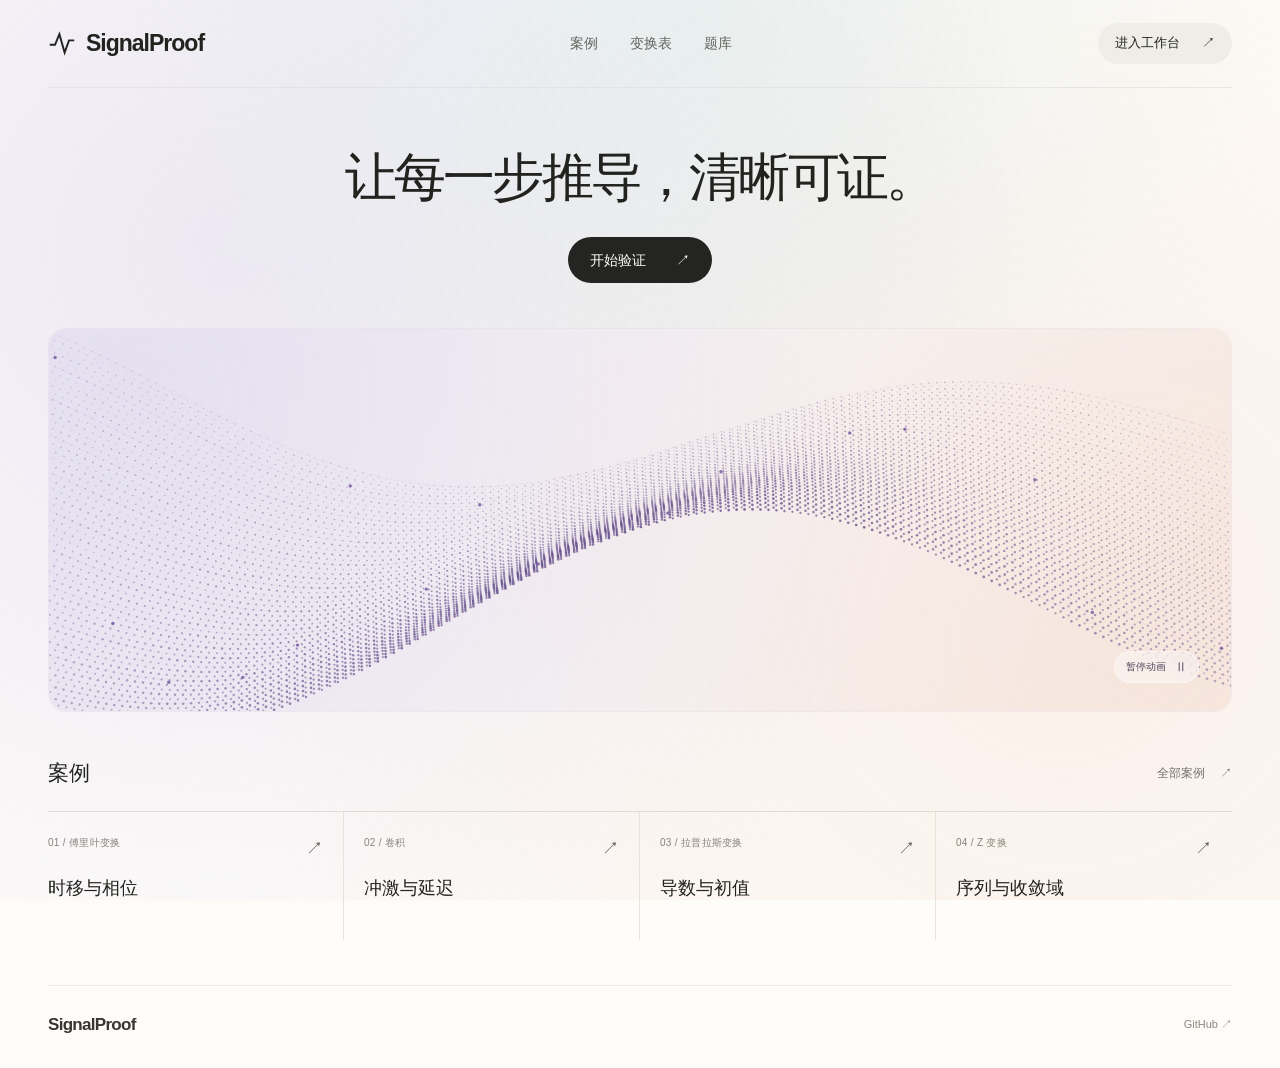
==== index.html @ 72d84758 "Publish SignalProof question bank and simplify homepage footer" ====
<!doctype html>
<html lang="zh-CN">
<head>
<meta charset="utf-8"><meta name="viewport" content="width=device-width,initial-scale=1">
<meta name="description" content="逐步验证信号推导，定位首个错误。卷积、傅里叶、拉普拉斯与 Z 变换。">
<title>SignalProof · 让每一步推导清晰可证</title>
<link rel="stylesheet" href="home.css?v=13">
<script defer src="home.js?v=11"></script><script defer src="flow.js?v=9"></script><script defer src="local-preview.js"></script>
</head>
<body>
<canvas class="page-flow" data-flow="ambient" aria-hidden="true"></canvas>
<a class="skip-link" href="#main">跳到主要内容</a>
<header class="site-header"><a class="brand" href="index.html"><svg viewBox="0 0 32 32" aria-hidden="true"><path d="M2 18h6l5-12 6 21 5-14h6"/></svg>SignalProof</a><nav aria-label="主要导航"><a href="lab.html#cases">案例</a><a href="lab.html#transforms">变换表</a><a href="lab.html#tests">题库</a></nav><a class="nav-cta" href="lab.html#verify">进入工作台 <span aria-hidden="true">↗</span></a></header>
<main id="main">
<section class="intro"><h1>让每一步推导，<br class="mobile-break">清晰可证。</h1><a class="primary" href="lab.html?case=ft-shift#verify">开始验证 <span aria-hidden="true">↗</span></a></section>
<section class="showcase" aria-label="交互粒子曲面动画">
<div class="signal-art"><canvas class="signal-flow" data-flow="ribbon" aria-hidden="true"></canvas><svg class="wave-art" viewBox="0 0 830 460" fill="none" aria-hidden="true"><g stroke="currentColor" stroke-width=".8"><polyline points="0.0,139.2 4.6,141.8 9.2,144.4 13.8,147.0 18.4,149.7 23.0,152.3 27.6,154.9 32.2,157.6 36.8,160.2 41.4,162.8 46.0,165.4 50.6,167.9 55.2,170.5 59.8,173.0 64.4,175.4 69.0,177.8 73.6,180.2 78.2,182.5 82.8,184.8 87.4,186.9 92.0,189.0 96.6,191.1 101.2,193.0 105.8,194.9 110.4,196.6 115.0,198.3 119.6,199.9 124.2,201.3 128.8,202.6 133.4,203.8 138.0,204.9 142.6,205.8 147.2,206.5 151.8,207.2 156.4,207.6 161.0,207.9 165.6,208.0 170.2,207.9 174.8,207.7 179.4,207.3 184.0,206.6 188.6,205.8 193.2,204.7 197.8,203.5 202.4,202.0 207.0,200.3 211.6,198.4 216.2,196.3 220.8,193.9 225.4,191.3 230.0,188.5 234.6,185.5 239.2,182.3 243.8,178.9 248.4,175.3 253.0,171.4 257.6,167.4 262.2,163.2 266.8,158.9 271.4,154.3 276.0,149.7 280.6,144.9 285.2,139.9 289.8,134.9 294.4,129.8 299.0,124.6 303.6,119.4 308.2,114.1 312.8,108.8 317.4,103.5 322.0,98.3 326.6,93.0 331.2,87.9 335.8,82.8 340.4,77.9 345.0,73.0 349.6,68.4 354.2,63.8 358.8,59.5 363.4,55.4 368.0,51.5 372.6,47.8 377.2,44.4 381.8,41.3 386.4,38.5 391.0,35.9 395.6,33.7 400.2,31.7 404.8,30.1 409.4,28.9 414.0,27.9 418.6,27.3 423.2,27.1 427.8,27.1 432.4,27.6 437.0,28.3 441.6,29.4 446.2,30.8 450.8,32.5 455.4,34.5 460.0,36.8 464.6,39.4 469.2,42.2 473.8,45.3 478.4,48.7 483.0,52.2 487.6,56.0 492.2,59.9 496.8,64.0 501.4,68.3 506.0,72.7 510.6,77.2 515.2,81.8 519.8,86.5 524.4,91.2 529.0,96.0 533.6,100.8 538.2,105.6 542.8,110.3 547.4,115.1 552.0,119.8 556.6,124.5 561.2,129.0 565.8,133.5 570.4,137.9 575.0,142.2 579.6,146.4 584.2,150.4 588.8,154.3 593.4,158.0 598.0,161.7 602.6,165.1 607.2,168.4 611.8,171.5 616.4,174.4 621.0,177.2 625.6,179.8 630.2,182.2 634.8,184.5 639.4,186.6 644.0,188.5 648.6,190.2 653.2,191.7 657.8,193.1 662.4,194.3 667.0,195.4 671.6,196.3 676.2,197.0 680.8,197.5 685.4,198.0 690.0,198.2 694.6,198.3 699.2,198.3 703.8,198.1 708.4,197.8 713.0,197.4 717.6,196.8 722.2,196.1 726.8,195.3 731.4,194.4 736.0,193.4 740.6,192.2 745.2,191.0 749.8,189.6 754.4,188.2 759.0,186.7 763.6,185.0 768.2,183.3 772.8,181.5 777.4,179.7 782.0,177.7 786.6,175.7 791.2,173.6 795.8,171.5 800.4,169.3 805.0,167.1 809.6,164.8 814.2,162.4 818.8,160.1 823.4,157.7 828.0,155.2"/><polyline points="0.0,149.3 4.6,151.9 9.2,154.5 13.8,157.2 18.4,159.8 23.0,162.4 27.6,165.0 32.2,167.6 36.8,170.1 41.4,172.7 46.0,175.2 50.6,177.6 55.2,180.1 59.8,182.5 64.4,184.8 69.0,187.1 73.6,189.3 78.2,191.5 82.8,193.6 87.4,195.6 92.0,197.6 96.6,199.4 101.2,201.2 105.8,202.9 110.4,204.4 115.0,205.9 119.6,207.3 124.2,208.5 128.8,209.6 133.4,210.5 138.0,211.3 142.6,212.0 147.2,212.5 151.8,212.9 156.4,213.1 161.0,213.1 165.6,213.0 170.2,212.6 174.8,212.1 179.4,211.4 184.0,210.5 188.6,209.3 193.2,208.0 197.8,206.5 202.4,204.7 207.0,202.7 211.6,200.6 216.2,198.2 220.8,195.6 225.4,192.7 230.0,189.7 234.6,186.5 239.2,183.0 243.8,179.4 248.4,175.6 253.0,171.5 257.6,167.3 262.2,163.0 266.8,158.5 271.4,153.8 276.0,149.0 280.6,144.1 285.2,139.1 289.8,134.1 294.4,128.9 299.0,123.7 303.6,118.5 308.2,113.2 312.8,108.0 317.4,102.8 322.0,97.6 326.6,92.5 331.2,87.5 335.8,82.6 340.4,77.9 345.0,73.3 349.6,68.8 354.2,64.5 358.8,60.5 363.4,56.7 368.0,53.1 372.6,49.7 377.2,46.7 381.8,43.9 386.4,41.4 391.0,39.3 395.6,37.4 400.2,35.9 404.8,34.7 409.4,33.8 414.0,33.3 418.6,33.1 423.2,33.3 427.8,33.8 432.4,34.6 437.0,35.7 441.6,37.2 446.2,39.0 450.8,41.1 455.4,43.5 460.0,46.1 464.6,49.1 469.2,52.2 473.8,55.7 478.4,59.3 483.0,63.1 487.6,67.2 492.2,71.4 496.8,75.7 501.4,80.2 506.0,84.8 510.6,89.4 515.2,94.2 519.8,99.0 524.4,103.8 529.0,108.7 533.6,113.6 538.2,118.4 542.8,123.2 547.4,128.0 552.0,132.7 556.6,137.3 561.2,141.8 565.8,146.2 570.4,150.6 575.0,154.7 579.6,158.8 584.2,162.7 588.8,166.5 593.4,170.1 598.0,173.5 602.6,176.8 607.2,179.9 611.8,182.8 616.4,185.6 621.0,188.1 625.6,190.5 630.2,192.7 634.8,194.8 639.4,196.6 644.0,198.3 648.6,199.8 653.2,201.1 657.8,202.2 662.4,203.2 667.0,204.0 671.6,204.6 676.2,205.1 680.8,205.5 685.4,205.6 690.0,205.7 694.6,205.5 699.2,205.3 703.8,204.9 708.4,204.4 713.0,203.7 717.6,202.9 722.2,202.0 726.8,201.0 731.4,199.9 736.0,198.7 740.6,197.4 745.2,195.9 749.8,194.4 754.4,192.8 759.0,191.1 763.6,189.3 768.2,187.5 772.8,185.5 777.4,183.5 782.0,181.4 786.6,179.3 791.2,177.1 795.8,174.9 800.4,172.6 805.0,170.3 809.6,167.9 814.2,165.5 818.8,163.1 823.4,160.6 828.0,158.1"/><polyline points="0.0,159.4 4.6,162.0 9.2,164.6 13.8,167.2 18.4,169.8 23.0,172.4 27.6,174.9 32.2,177.4 36.8,179.9 41.4,182.4 46.0,184.8 50.6,187.2 55.2,189.5 59.8,191.8 64.4,194.0 69.0,196.2 73.6,198.3 78.2,200.3 82.8,202.2 87.4,204.1 92.0,205.9 96.6,207.5 101.2,209.1 105.8,210.6 110.4,211.9 115.0,213.2 119.6,214.3 124.2,215.3 128.8,216.2 133.4,216.9 138.0,217.5 142.6,217.9 147.2,218.2 151.8,218.3 156.4,218.2 161.0,218.0 165.6,217.5 170.2,216.9 174.8,216.1 179.4,215.1 184.0,213.9 188.6,212.5 193.2,210.9 197.8,209.1 202.4,207.1 207.0,204.9 211.6,202.5 216.2,199.8 220.8,197.0 225.4,193.9 230.0,190.6 234.6,187.2 239.2,183.5 243.8,179.7 248.4,175.7 253.0,171.5 257.6,167.1 262.2,162.6 266.8,158.0 271.4,153.3 276.0,148.4 280.6,143.4 285.2,138.4 289.8,133.3 294.4,128.1 299.0,122.9 303.6,117.7 308.2,112.6 312.8,107.4 317.4,102.3 322.0,97.3 326.6,92.3 331.2,87.5 335.8,82.8 340.4,78.2 345.0,73.9 349.6,69.7 354.2,65.7 358.8,61.9 363.4,58.4 368.0,55.2 372.6,52.2 377.2,49.5 381.8,47.1 386.4,45.0 391.0,43.2 395.6,41.7 400.2,40.6 404.8,39.8 409.4,39.4 414.0,39.3 418.6,39.5 423.2,40.1 427.8,41.0 432.4,42.2 437.0,43.7 441.6,45.6 446.2,47.8 450.8,50.2 455.4,53.0 460.0,56.0 464.6,59.3 469.2,62.8 473.8,66.5 478.4,70.4 483.0,74.5 487.6,78.8 492.2,83.2 496.8,87.8 501.4,92.4 506.0,97.2 510.6,102.0 515.2,106.9 519.8,111.8 524.4,116.7 529.0,121.6 533.6,126.5 538.2,131.4 542.8,136.2 547.4,140.9 552.0,145.6 556.6,150.2 561.2,154.6 565.8,159.0 570.4,163.2 575.0,167.2 579.6,171.2 584.2,174.9 588.8,178.5 593.4,182.0 598.0,185.2 602.6,188.3 607.2,191.2 611.8,193.9 616.4,196.5 621.0,198.8 625.6,201.0 630.2,203.0 634.8,204.7 639.4,206.4 644.0,207.8 648.6,209.0 653.2,210.1 657.8,211.0 662.4,211.7 667.0,212.3 671.6,212.7 676.2,212.9 680.8,213.0 685.4,213.0 690.0,212.8 694.6,212.4 699.2,211.9 703.8,211.3 708.4,210.6 713.0,209.7 717.6,208.7 722.2,207.7 726.8,206.4 731.4,205.1 736.0,203.7 740.6,202.2 745.2,200.6 749.8,198.9 754.4,197.1 759.0,195.3 763.6,193.4 768.2,191.4 772.8,189.3 777.4,187.2 782.0,185.0 786.6,182.8 791.2,180.5 795.8,178.1 800.4,175.8 805.0,173.4 809.6,170.9 814.2,168.4 818.8,166.0 823.4,163.5 828.0,161.0"/><polyline points="0.0,169.5 4.6,172.1 9.2,174.6 13.8,177.2 18.4,179.7 23.0,182.2 27.6,184.7 32.2,187.1 36.8,189.6 41.4,191.9 46.0,194.2 50.6,196.5 55.2,198.7 59.8,200.9 64.4,203.0 69.0,205.0 73.6,206.9 78.2,208.8 82.8,210.6 87.4,212.2 92.0,213.8 96.6,215.3 101.2,216.7 105.8,218.0 110.4,219.1 115.0,220.2 119.6,221.1 124.2,221.8 128.8,222.5 133.4,222.9 138.0,223.3 142.6,223.4 147.2,223.5 151.8,223.3 156.4,223.0 161.0,222.5 165.6,221.8 170.2,220.9 174.8,219.8 179.4,218.6 184.0,217.1 188.6,215.4 193.2,213.6 197.8,211.5 202.4,209.2 207.0,206.8 211.6,204.1 216.2,201.2 220.8,198.1 225.4,194.8 230.0,191.4 234.6,187.7 239.2,183.9 243.8,179.9 248.4,175.7 253.0,171.3 257.6,166.9 262.2,162.3 266.8,157.5 271.4,152.7 276.0,147.8 280.6,142.8 285.2,137.7 289.8,132.6 294.4,127.5 299.0,122.3 303.6,117.2 308.2,112.1 312.8,107.1 317.4,102.1 322.0,97.2 326.6,92.4 331.2,87.8 335.8,83.3 340.4,79.0 345.0,74.9 349.6,71.0 354.2,67.3 358.8,63.8 363.4,60.7 368.0,57.7 372.6,55.1 377.2,52.8 381.8,50.8 386.4,49.1 391.0,47.7 395.6,46.6 400.2,45.9 404.8,45.5 409.4,45.5 414.0,45.8 418.6,46.5 423.2,47.4 427.8,48.8 432.4,50.4 437.0,52.3 441.6,54.6 446.2,57.1 450.8,59.9 455.4,63.0 460.0,66.4 464.6,70.0 469.2,73.8 473.8,77.8 478.4,81.9 483.0,86.3 487.6,90.8 492.2,95.4 496.8,100.1 501.4,105.0 506.0,109.9 510.6,114.8 515.2,119.8 519.8,124.8 524.4,129.7 529.0,134.7 533.6,139.6 538.2,144.5 542.8,149.3 547.4,154.0 552.0,158.6 556.6,163.0 561.2,167.4 565.8,171.6 570.4,175.7 575.0,179.7 579.6,183.4 584.2,187.0 588.8,190.5 593.4,193.7 598.0,196.8 602.6,199.6 607.2,202.3 611.8,204.8 616.4,207.1 621.0,209.3 625.6,211.2 630.2,212.9 634.8,214.5 639.4,215.8 644.0,217.0 648.6,218.0 653.2,218.8 657.8,219.5 662.4,220.0 667.0,220.3 671.6,220.4 676.2,220.5 680.8,220.3 685.4,220.0 690.0,219.6 694.6,219.0 699.2,218.3 703.8,217.5 708.4,216.5 713.0,215.4 717.6,214.3 722.2,213.0 726.8,211.6 731.4,210.1 736.0,208.5 740.6,206.8 745.2,205.0 749.8,203.2 754.4,201.3 759.0,199.3 763.6,197.2 768.2,195.1 772.8,192.9 777.4,190.6 782.0,188.4 786.6,186.0 791.2,183.6 795.8,181.2 800.4,178.8 805.0,176.3 809.6,173.8 814.2,171.3 818.8,168.8 823.4,166.3 828.0,163.7"/><polyline points="0.0,179.5 4.6,182.1 9.2,184.6 13.8,187.1 18.4,189.5 23.0,192.0 27.6,194.4 32.2,196.7 36.8,199.0 41.4,201.3 46.0,203.5 50.6,205.6 55.2,207.7 59.8,209.7 64.4,211.7 69.0,213.5 73.6,215.3 78.2,217.0 82.8,218.6 87.4,220.1 92.0,221.5 96.6,222.8 101.2,224.0 105.8,225.0 110.4,226.0 115.0,226.8 119.6,227.5 124.2,228.0 128.8,228.4 133.4,228.6 138.0,228.7 142.6,228.6 147.2,228.4 151.8,228.0 156.4,227.4 161.0,226.6 165.6,225.7 170.2,224.5 174.8,223.2 179.4,221.7 184.0,220.0 188.6,218.0 193.2,215.9 197.8,213.6 202.4,211.1 207.0,208.4 211.6,205.5 216.2,202.4 220.8,199.1 225.4,195.6 230.0,191.9 234.6,188.1 239.2,184.1 243.8,179.9 248.4,175.6 253.0,171.1 257.6,166.5 262.2,161.8 266.8,157.0 271.4,152.1 276.0,147.2 280.6,142.2 285.2,137.1 289.8,132.0 294.4,126.9 299.0,121.9 303.6,116.8 308.2,111.9 312.8,107.0 317.4,102.2 322.0,97.5 326.6,92.9 331.2,88.5 335.8,84.2 340.4,80.2 345.0,76.4 349.6,72.7 354.2,69.4 358.8,66.3 363.4,63.4 368.0,60.9 372.6,58.6 377.2,56.7 381.8,55.0 386.4,53.7 391.0,52.8 395.6,52.1 400.2,51.8 404.8,51.9 409.4,52.3 414.0,53.0 418.6,54.0 423.2,55.4 427.8,57.1 432.4,59.2 437.0,61.5 441.6,64.1 446.2,67.0 450.8,70.2 455.4,73.6 460.0,77.2 464.6,81.1 469.2,85.2 473.8,89.5 478.4,93.9 483.0,98.5 487.6,103.1 492.2,108.0 496.8,112.8 501.4,117.8 506.0,122.8 510.6,127.8 515.2,132.9 519.8,137.9 524.4,142.9 529.0,147.9 533.6,152.8 538.2,157.6 542.8,162.4 547.4,167.0 552.0,171.5 556.6,175.9 561.2,180.2 565.8,184.3 570.4,188.2 575.0,192.0 579.6,195.6 584.2,199.0 588.8,202.2 593.4,205.2 598.0,208.1 602.6,210.8 607.2,213.2 611.8,215.5 616.4,217.5 621.0,219.4 625.6,221.1 630.2,222.6 634.8,223.9 639.4,225.0 644.0,225.9 648.6,226.7 653.2,227.2 657.8,227.6 662.4,227.9 667.0,227.9 671.6,227.9 676.2,227.6 680.8,227.2 685.4,226.7 690.0,226.0 694.6,225.2 699.2,224.3 703.8,223.3 708.4,222.1 713.0,220.8 717.6,219.5 722.2,218.0 726.8,216.4 731.4,214.7 736.0,213.0 740.6,211.1 745.2,209.2 749.8,207.2 754.4,205.1 759.0,203.0 763.6,200.8 768.2,198.6 772.8,196.3 777.4,194.0 782.0,191.6 786.6,189.1 791.2,186.7 795.8,184.2 800.4,181.7 805.0,179.2 809.6,176.7 814.2,174.1 818.8,171.6 823.4,169.0 828.0,166.5"/><polyline points="0.0,189.5 4.6,191.9 9.2,194.4 13.8,196.8 18.4,199.2 23.0,201.6 27.6,203.9 32.2,206.1 36.8,208.3 41.4,210.5 46.0,212.6 50.6,214.6 55.2,216.5 59.8,218.4 64.4,220.2 69.0,221.9 73.6,223.5 78.2,225.0 82.8,226.4 87.4,227.7 92.0,228.9 96.6,230.0 101.2,231.0 105.8,231.8 110.4,232.5 115.0,233.1 119.6,233.5 124.2,233.8 128.8,234.0 133.4,234.0 138.0,233.8 142.6,233.5 147.2,233.0 151.8,232.3 156.4,231.5 161.0,230.4 165.6,229.2 170.2,227.8 174.8,226.3 179.4,224.5 184.0,222.5 188.6,220.3 193.2,218.0 197.8,215.4 202.4,212.7 207.0,209.8 211.6,206.6 216.2,203.3 220.8,199.8 225.4,196.2 230.0,192.3 234.6,188.3 239.2,184.2 243.8,179.9 248.4,175.4 253.0,170.9 257.6,166.2 262.2,161.4 266.8,156.6 271.4,151.7 276.0,146.7 280.6,141.7 285.2,136.7 289.8,131.7 294.4,126.6 299.0,121.7 303.6,116.8 308.2,111.9 312.8,107.2 317.4,102.6 322.0,98.1 326.6,93.7 331.2,89.6 335.8,85.6 340.4,81.8 345.0,78.3 349.6,75.0 354.2,72.0 358.8,69.2 363.4,66.7 368.0,64.6 372.6,62.7 377.2,61.1 381.8,59.9 386.4,59.0 391.0,58.4 395.6,58.2 400.2,58.3 404.8,58.8 409.4,59.6 414.0,60.7 418.6,62.2 423.2,64.0 427.8,66.1 432.4,68.5 437.0,71.2 441.6,74.2 446.2,77.4 450.8,80.9 455.4,84.6 460.0,88.6 464.6,92.7 469.2,97.1 473.8,101.6 478.4,106.2 483.0,111.0 487.6,115.8 492.2,120.8 496.8,125.8 501.4,130.9 506.0,136.0 510.6,141.1 515.2,146.2 519.8,151.2 524.4,156.2 529.0,161.2 533.6,166.1 538.2,170.8 542.8,175.5 547.4,180.0 552.0,184.4 556.6,188.7 561.2,192.8 565.8,196.8 570.4,200.5 575.0,204.1 579.6,207.5 584.2,210.7 588.8,213.8 593.4,216.6 598.0,219.2 602.6,221.6 607.2,223.8 611.8,225.9 616.4,227.7 621.0,229.3 625.6,230.7 630.2,232.0 634.8,233.0 639.4,233.8 644.0,234.5 648.6,235.0 653.2,235.3 657.8,235.5 662.4,235.4 667.0,235.3 671.6,234.9 676.2,234.5 680.8,233.8 685.4,233.1 690.0,232.2 694.6,231.2 699.2,230.0 703.8,228.8 708.4,227.4 713.0,225.9 717.6,224.4 722.2,222.7 726.8,221.0 731.4,219.1 736.0,217.2 740.6,215.2 745.2,213.1 749.8,211.0 754.4,208.8 759.0,206.6 763.6,204.3 768.2,201.9 772.8,199.5 777.4,197.1 782.0,194.6 786.6,192.1 791.2,189.6 795.8,187.1 800.4,184.6 805.0,182.0 809.6,179.4 814.2,176.9 818.8,174.3 823.4,171.8 828.0,169.2"/><polyline points="0.0,199.3 4.6,201.7 9.2,204.1 13.8,206.4 18.4,208.7 23.0,211.0 27.6,213.2 32.2,215.3 36.8,217.4 41.4,219.4 46.0,221.4 50.6,223.3 55.2,225.0 59.8,226.8 64.4,228.4 69.0,229.9 73.6,231.3 78.2,232.7 82.8,233.9 87.4,235.0 92.0,236.0 96.6,236.9 101.2,237.6 105.8,238.2 110.4,238.7 115.0,239.1 119.6,239.3 124.2,239.3 128.8,239.2 133.4,239.0 138.0,238.6 142.6,238.0 147.2,237.3 151.8,236.3 156.4,235.2 161.0,234.0 165.6,232.5 170.2,230.9 174.8,229.0 179.4,227.0 184.0,224.8 188.6,222.4 193.2,219.8 197.8,217.0 202.4,214.1 207.0,210.9 211.6,207.6 216.2,204.1 220.8,200.4 225.4,196.6 230.0,192.6 234.6,188.5 239.2,184.2 243.8,179.8 248.4,175.3 253.0,170.6 257.6,165.9 262.2,161.1 266.8,156.2 271.4,151.3 276.0,146.4 280.6,141.4 285.2,136.4 289.8,131.5 294.4,126.6 299.0,121.7 303.6,117.0 308.2,112.3 312.8,107.8 317.4,103.3 322.0,99.1 326.6,95.0 331.2,91.1 335.8,87.4 340.4,84.0 345.0,80.7 349.6,77.8 354.2,75.1 358.8,72.7 363.4,70.6 368.0,68.8 372.6,67.3 377.2,66.2 381.8,65.4 386.4,64.9 391.0,64.7 395.6,64.9 400.2,65.5 404.8,66.3 409.4,67.5 414.0,69.1 418.6,70.9 423.2,73.1 427.8,75.6 432.4,78.4 437.0,81.4 441.6,84.7 446.2,88.3 450.8,92.1 455.4,96.1 460.0,100.3 464.6,104.8 469.2,109.3 473.8,114.0 478.4,118.9 483.0,123.8 487.6,128.8 492.2,133.9 496.8,139.0 501.4,144.2 506.0,149.4 510.6,154.5 515.2,159.6 519.8,164.7 524.4,169.6 529.0,174.5 533.6,179.4 538.2,184.0 542.8,188.6 547.4,193.0 552.0,197.3 556.6,201.4 561.2,205.4 565.8,209.1 570.4,212.7 575.0,216.1 579.6,219.3 584.2,222.3 588.8,225.1 593.4,227.7 598.0,230.0 602.6,232.2 607.2,234.2 611.8,235.9 616.4,237.5 621.0,238.9 625.6,240.0 630.2,241.0 634.8,241.8 639.4,242.4 644.0,242.8 648.6,243.0 653.2,243.0 657.8,242.9 662.4,242.7 667.0,242.2 671.6,241.7 676.2,241.0 680.8,240.1 685.4,239.1 690.0,238.0 694.6,236.8 699.2,235.4 703.8,234.0 708.4,232.4 713.0,230.8 717.6,229.0 722.2,227.2 726.8,225.3 731.4,223.3 736.0,221.2 740.6,219.0 745.2,216.8 749.8,214.6 754.4,212.3 759.0,209.9 763.6,207.5 768.2,205.1 772.8,202.6 777.4,200.1 782.0,197.6 786.6,195.0 791.2,192.5 795.8,189.9 800.4,187.3 805.0,184.7 809.6,182.2 814.2,179.6 818.8,177.0 823.4,174.5 828.0,172.0"/><polyline points="0.0,209.0 4.6,211.4 9.2,213.7 13.8,215.9 18.4,218.1 23.0,220.3 27.6,222.3 32.2,224.4 36.8,226.3 41.4,228.2 46.0,230.0 50.6,231.7 55.2,233.3 59.8,234.9 64.4,236.3 69.0,237.7 73.6,238.9 78.2,240.0 82.8,241.1 87.4,242.0 92.0,242.7 96.6,243.4 101.2,243.9 105.8,244.3 110.4,244.6 115.0,244.7 119.6,244.7 124.2,244.5 128.8,244.2 133.4,243.7 138.0,243.0 142.6,242.2 147.2,241.2 151.8,240.0 156.4,238.7 161.0,237.2 165.6,235.5 170.2,233.6 174.8,231.5 179.4,229.3 184.0,226.8 188.6,224.2 193.2,221.4 197.8,218.4 202.4,215.3 207.0,211.9 211.6,208.4 216.2,204.7 220.8,200.9 225.4,196.9 230.0,192.8 234.6,188.6 239.2,184.2 243.8,179.7 248.4,175.1 253.0,170.4 257.6,165.6 262.2,160.8 266.8,156.0 271.4,151.1 276.0,146.2 280.6,141.3 285.2,136.4 289.8,131.6 294.4,126.8 299.0,122.1 303.6,117.5 308.2,113.0 312.8,108.7 317.4,104.5 322.0,100.5 326.6,96.7 331.2,93.1 335.8,89.7 340.4,86.6 345.0,83.7 349.6,81.1 354.2,78.8 358.8,76.7 363.4,75.0 368.0,73.6 372.6,72.6 377.2,71.8 381.8,71.4 386.4,71.3 391.0,71.6 395.6,72.2 400.2,73.2 404.8,74.5 409.4,76.1 414.0,78.0 418.6,80.2 423.2,82.8 427.8,85.6 432.4,88.8 437.0,92.2 441.6,95.8 446.2,99.7 450.8,103.8 455.4,108.1 460.0,112.5 464.6,117.2 469.2,121.9 473.8,126.8 478.4,131.9 483.0,136.9 487.6,142.1 492.2,147.3 496.8,152.5 501.4,157.7 506.0,162.9 510.6,168.0 515.2,173.1 519.8,178.1 524.4,183.1 529.0,187.9 533.6,192.6 538.2,197.2 542.8,201.7 547.4,205.9 552.0,210.1 556.6,214.0 561.2,217.8 565.8,221.3 570.4,224.7 575.0,227.9 579.6,230.8 584.2,233.6 588.8,236.2 593.4,238.5 598.0,240.6 602.6,242.5 607.2,244.2 611.8,245.7 616.4,247.0 621.0,248.1 625.6,249.0 630.2,249.7 634.8,250.2 639.4,250.5 644.0,250.7 648.6,250.6 653.2,250.4 657.8,250.1 662.4,249.6 667.0,248.9 671.6,248.1 676.2,247.1 680.8,246.0 685.4,244.8 690.0,243.5 694.6,242.1 699.2,240.5 703.8,238.9 708.4,237.1 713.0,235.3 717.6,233.4 722.2,231.4 726.8,229.3 731.4,227.2 736.0,224.9 740.6,222.7 745.2,220.4 749.8,218.0 754.4,215.6 759.0,213.1 763.6,210.6 768.2,208.1 772.8,205.6 777.4,203.0 782.0,200.4 786.6,197.8 791.2,195.2 795.8,192.6 800.4,190.0 805.0,187.4 809.6,184.9 814.2,182.3 818.8,179.8 823.4,177.3 828.0,174.8"/><polyline points="0.0,218.6 4.6,220.9 9.2,223.1 13.8,225.2 18.4,227.3 23.0,229.3 27.6,231.3 32.2,233.2 36.8,235.0 41.4,236.7 46.0,238.3 50.6,239.9 55.2,241.4 59.8,242.7 64.4,244.0 69.0,245.1 73.6,246.2 78.2,247.1 82.8,247.9 87.4,248.6 92.0,249.2 96.6,249.6 101.2,250.0 105.8,250.1 110.4,250.2 115.0,250.0 119.6,249.8 124.2,249.4 128.8,248.8 133.4,248.0 138.0,247.1 142.6,246.1 147.2,244.8 151.8,243.4 156.4,241.9 161.0,240.1 165.6,238.2 170.2,236.0 174.8,233.8 179.4,231.3 184.0,228.6 188.6,225.8 193.2,222.8 197.8,219.6 202.4,216.3 207.0,212.8 211.6,209.1 216.2,205.3 220.8,201.3 225.4,197.2 230.0,193.0 234.6,188.6 239.2,184.2 243.8,179.6 248.4,175.0 253.0,170.3 257.6,165.5 262.2,160.7 266.8,155.9 271.4,151.0 276.0,146.2 280.6,141.4 285.2,136.6 289.8,131.9 294.4,127.3 299.0,122.8 303.6,118.4 308.2,114.1 312.8,110.0 317.4,106.1 322.0,102.4 326.6,98.8 331.2,95.5 335.8,92.5 340.4,89.7 345.0,87.2 349.6,84.9 354.2,83.0 358.8,81.4 363.4,80.0 368.0,79.0 372.6,78.4 377.2,78.1 381.8,78.1 386.4,78.4 391.0,79.1 395.6,80.1 400.2,81.5 404.8,83.2 409.4,85.2 414.0,87.5 418.6,90.1 423.2,93.0 427.8,96.2 432.4,99.7 437.0,103.4 441.6,107.3 446.2,111.5 450.8,115.9 455.4,120.4 460.0,125.1 464.6,129.9 469.2,134.9 473.8,140.0 478.4,145.1 483.0,150.3 487.6,155.6 492.2,160.8 496.8,166.1 501.4,171.3 506.0,176.5 510.6,181.6 515.2,186.7 519.8,191.7 524.4,196.5 529.0,201.3 533.6,205.9 538.2,210.3 542.8,214.6 547.4,218.7 552.0,222.7 556.6,226.4 561.2,230.0 565.8,233.3 570.4,236.5 575.0,239.4 579.6,242.1 584.2,244.7 588.8,246.9 593.4,249.0 598.0,250.9 602.6,252.5 607.2,254.0 611.8,255.2 616.4,256.2 621.0,257.0 625.6,257.6 630.2,258.0 634.8,258.3 639.4,258.3 644.0,258.2 648.6,257.9 653.2,257.5 657.8,256.8 662.4,256.1 667.0,255.2 671.6,254.1 676.2,253.0 680.8,251.6 685.4,250.2 690.0,248.7 694.6,247.1 699.2,245.3 703.8,243.5 708.4,241.6 713.0,239.5 717.6,237.5 722.2,235.3 726.8,233.1 731.4,230.8 736.0,228.5 740.6,226.1 745.2,223.7 749.8,221.2 754.4,218.7 759.0,216.1 763.6,213.6 768.2,211.0 772.8,208.4 777.4,205.8 782.0,203.2 786.6,200.5 791.2,197.9 795.8,195.3 800.4,192.7 805.0,190.1 809.6,187.6 814.2,185.0 818.8,182.5 823.4,180.1 828.0,177.6"/><polyline points="0.0,228.0 4.6,230.2 9.2,232.3 13.8,234.3 18.4,236.3 23.0,238.2 27.6,240.0 32.2,241.7 36.8,243.4 41.4,245.0 46.0,246.4 50.6,247.8 55.2,249.1 59.8,250.3 64.4,251.4 69.0,252.3 73.6,253.2 78.2,253.9 82.8,254.5 87.4,255.0 92.0,255.3 96.6,255.6 101.2,255.6 105.8,255.6 110.4,255.4 115.0,255.0 119.6,254.5 124.2,253.9 128.8,253.1 133.4,252.1 138.0,251.0 142.6,249.7 147.2,248.2 151.8,246.6 156.4,244.7 161.0,242.8 165.6,240.6 170.2,238.3 174.8,235.8 179.4,233.1 184.0,230.2 188.6,227.2 193.2,224.0 197.8,220.7 202.4,217.2 207.0,213.5 211.6,209.7 216.2,205.7 220.8,201.7 225.4,197.4 230.0,193.1 234.6,188.7 239.2,184.2 243.8,179.6 248.4,174.9 253.0,170.2 257.6,165.5 262.2,160.7 266.8,155.9 271.4,151.2 276.0,146.4 280.6,141.8 285.2,137.1 289.8,132.6 294.4,128.2 299.0,123.8 303.6,119.7 308.2,115.6 312.8,111.8 317.4,108.1 322.0,104.7 326.6,101.5 331.2,98.5 335.8,95.8 340.4,93.4 345.0,91.2 349.6,89.3 354.2,87.8 358.8,86.6 363.4,85.6 368.0,85.1 372.6,84.8 377.2,84.9 381.8,85.3 386.4,86.1 391.0,87.2 395.6,88.6 400.2,90.4 404.8,92.4 409.4,94.8 414.0,97.5 418.6,100.5 423.2,103.8 427.8,107.3 432.4,111.1 437.0,115.1 441.6,119.3 446.2,123.7 450.8,128.3 455.4,133.1 460.0,138.0 464.6,143.0 469.2,148.2 473.8,153.4 478.4,158.6 483.0,163.9 487.6,169.2 492.2,174.5 496.8,179.8 501.4,185.0 506.0,190.2 510.6,195.3 515.2,200.3 519.8,205.2 524.4,209.9 529.0,214.5 533.6,219.0 538.2,223.3 542.8,227.4 547.4,231.4 552.0,235.1 556.6,238.7 561.2,242.0 565.8,245.1 570.4,248.0 575.0,250.7 579.6,253.2 584.2,255.4 588.8,257.4 593.4,259.2 598.0,260.8 602.6,262.2 607.2,263.3 611.8,264.3 616.4,265.0 621.0,265.5 625.6,265.9 630.2,266.0 634.8,266.0 639.4,265.8 644.0,265.4 648.6,264.8 653.2,264.1 657.8,263.3 662.4,262.3 667.0,261.1 671.6,259.8 676.2,258.4 680.8,256.9 685.4,255.3 690.0,253.6 694.6,251.7 699.2,249.8 703.8,247.8 708.4,245.7 713.0,243.5 717.6,241.3 722.2,239.0 726.8,236.7 731.4,234.3 736.0,231.8 740.6,229.3 745.2,226.8 749.8,224.2 754.4,221.6 759.0,219.0 763.6,216.4 768.2,213.8 772.8,211.1 777.4,208.5 782.0,205.8 786.6,203.2 791.2,200.6 795.8,198.0 800.4,195.4 805.0,192.8 809.6,190.3 814.2,187.8 818.8,185.3 823.4,182.9 828.0,180.5"/><polyline points="0.0,237.3 4.6,239.4 9.2,241.3 13.8,243.2 18.4,245.1 23.0,246.8 27.6,248.5 32.2,250.1 36.8,251.6 41.4,253.0 46.0,254.3 50.6,255.5 55.2,256.6 59.8,257.6 64.4,258.4 69.0,259.2 73.6,259.8 78.2,260.4 82.8,260.8 87.4,261.0 92.0,261.2 96.6,261.2 101.2,261.0 105.8,260.7 110.4,260.3 115.0,259.7 119.6,259.0 124.2,258.1 128.8,257.1 133.4,255.9 138.0,254.5 142.6,253.0 147.2,251.3 151.8,249.4 156.4,247.4 161.0,245.2 165.6,242.8 170.2,240.3 174.8,237.6 179.4,234.7 184.0,231.7 188.6,228.5 193.2,225.1 197.8,221.6 202.4,217.9 207.0,214.1 211.6,210.2 216.2,206.1 220.8,202.0 225.4,197.7 230.0,193.3 234.6,188.8 239.2,184.3 243.8,179.7 248.4,175.0 253.0,170.3 257.6,165.6 262.2,160.9 266.8,156.2 271.4,151.6 276.0,147.0 280.6,142.4 285.2,138.0 289.8,133.6 294.4,129.4 299.0,125.3 303.6,121.3 308.2,117.6 312.8,114.0 317.4,110.7 322.0,107.5 326.6,104.6 331.2,102.0 335.8,99.7 340.4,97.6 345.0,95.8 349.6,94.3 354.2,93.2 358.8,92.3 363.4,91.8 368.0,91.7 372.6,91.8 377.2,92.3 381.8,93.2 386.4,94.3 391.0,95.8 395.6,97.7 400.2,99.8 404.8,102.3 409.4,105.0 414.0,108.1 418.6,111.4 423.2,115.0 427.8,118.9 432.4,122.9 437.0,127.2 441.6,131.7 446.2,136.4 450.8,141.2 455.4,146.2 460.0,151.2 464.6,156.4 469.2,161.7 473.8,167.0 478.4,172.3 483.0,177.7 487.6,183.0 492.2,188.3 496.8,193.6 501.4,198.8 506.0,203.9 510.6,209.0 515.2,213.9 519.8,218.6 524.4,223.3 529.0,227.7 533.6,232.0 538.2,236.2 542.8,240.1 547.4,243.8 552.0,247.4 556.6,250.7 561.2,253.8 565.8,256.6 570.4,259.3 575.0,261.7 579.6,263.9 584.2,265.9 588.8,267.6 593.4,269.1 598.0,270.4 602.6,271.5 607.2,272.4 611.8,273.0 616.4,273.5 621.0,273.7 625.6,273.8 630.2,273.7 634.8,273.3 639.4,272.9 644.0,272.2 648.6,271.4 653.2,270.4 657.8,269.3 662.4,268.1 667.0,266.7 671.6,265.2 676.2,263.6 680.8,261.9 685.4,260.1 690.0,258.1 694.6,256.1 699.2,254.0 703.8,251.8 708.4,249.6 713.0,247.3 717.6,244.9 722.2,242.5 726.8,240.0 731.4,237.5 736.0,235.0 740.6,232.4 745.2,229.8 749.8,227.1 754.4,224.5 759.0,221.8 763.6,219.1 768.2,216.5 772.8,213.8 777.4,211.1 782.0,208.5 786.6,205.8 791.2,203.2 795.8,200.6 800.4,198.1 805.0,195.5 809.6,193.0 814.2,190.6 818.8,188.2 823.4,185.8 828.0,183.5"/><polyline points="0.0,246.4 4.6,248.3 9.2,250.2 13.8,251.9 18.4,253.6 23.0,255.2 27.6,256.7 32.2,258.2 36.8,259.5 41.4,260.7 46.0,261.8 50.6,262.8 55.2,263.8 59.8,264.6 64.4,265.2 69.0,265.8 73.6,266.2 78.2,266.5 82.8,266.7 87.4,266.8 92.0,266.7 96.6,266.5 101.2,266.1 105.8,265.6 110.4,264.9 115.0,264.1 119.6,263.2 124.2,262.1 128.8,260.8 133.4,259.4 138.0,257.8 142.6,256.0 147.2,254.1 151.8,252.0 156.4,249.8 161.0,247.4 165.6,244.8 170.2,242.1 174.8,239.2 179.4,236.1 184.0,232.9 188.6,229.6 193.2,226.1 197.8,222.4 202.4,218.6 207.0,214.7 211.6,210.7 216.2,206.5 220.8,202.3 225.4,197.9 230.0,193.5 234.6,189.0 239.2,184.5 243.8,179.9 248.4,175.3 253.0,170.6 257.6,166.0 262.2,161.4 266.8,156.8 271.4,152.2 276.0,147.8 280.6,143.4 285.2,139.1 289.8,135.0 294.4,131.0 299.0,127.1 303.6,123.5 308.2,120.0 312.8,116.7 317.4,113.7 322.0,110.9 326.6,108.3 331.2,106.1 335.8,104.1 340.4,102.4 345.0,101.0 349.6,99.9 354.2,99.1 358.8,98.7 363.4,98.6 368.0,98.9 372.6,99.4 377.2,100.3 381.8,101.6 386.4,103.2 391.0,105.1 395.6,107.3 400.2,109.8 404.8,112.6 409.4,115.8 414.0,119.2 418.6,122.8 423.2,126.7 427.8,130.9 432.4,135.2 437.0,139.8 441.6,144.5 446.2,149.4 450.8,154.4 455.4,159.5 460.0,164.7 464.6,170.0 469.2,175.4 473.8,180.8 478.4,186.2 483.0,191.6 487.6,196.9 492.2,202.2 496.8,207.5 501.4,212.6 506.0,217.7 510.6,222.6 515.2,227.4 519.8,232.0 524.4,236.5 529.0,240.8 533.6,244.9 538.2,248.8 542.8,252.6 547.4,256.1 552.0,259.4 556.6,262.4 561.2,265.3 565.8,267.9 570.4,270.2 575.0,272.4 579.6,274.3 584.2,276.0 588.8,277.4 593.4,278.7 598.0,279.7 602.6,280.5 607.2,281.0 611.8,281.4 616.4,281.6 621.0,281.5 625.6,281.3 630.2,280.9 634.8,280.3 639.4,279.6 644.0,278.7 648.6,277.6 653.2,276.4 657.8,275.1 662.4,273.6 667.0,272.0 671.6,270.3 676.2,268.5 680.8,266.5 685.4,264.5 690.0,262.4 694.6,260.2 699.2,258.0 703.8,255.6 708.4,253.2 713.0,250.8 717.6,248.3 722.2,245.8 726.8,243.2 731.4,240.6 736.0,237.9 740.6,235.3 745.2,232.6 749.8,229.9 754.4,227.2 759.0,224.5 763.6,221.8 768.2,219.1 772.8,216.4 777.4,213.7 782.0,211.1 786.6,208.5 791.2,205.9 795.8,203.3 800.4,200.8 805.0,198.3 809.6,195.8 814.2,193.4 818.8,191.1 823.4,188.8 828.0,186.6"/><polyline points="0.0,255.3 4.6,257.1 9.2,258.8 13.8,260.4 18.4,261.9 23.0,263.4 27.6,264.7 32.2,266.0 36.8,267.1 41.4,268.2 46.0,269.1 50.6,269.9 55.2,270.7 59.8,271.3 64.4,271.7 69.0,272.1 73.6,272.3 78.2,272.4 82.8,272.4 87.4,272.2 92.0,271.9 96.6,271.5 101.2,270.9 105.8,270.1 110.4,269.3 115.0,268.2 119.6,267.1 124.2,265.7 128.8,264.2 133.4,262.6 138.0,260.8 142.6,258.8 147.2,256.7 151.8,254.4 156.4,252.0 161.0,249.4 165.6,246.6 170.2,243.7 174.8,240.6 179.4,237.4 184.0,234.1 188.6,230.6 193.2,226.9 197.8,223.2 202.4,219.3 207.0,215.3 211.6,211.2 216.2,206.9 220.8,202.6 225.4,198.3 230.0,193.8 234.6,189.3 239.2,184.8 243.8,180.2 248.4,175.7 253.0,171.1 257.6,166.6 262.2,162.1 266.8,157.6 271.4,153.2 276.0,148.9 280.6,144.7 285.2,140.7 289.8,136.8 294.4,133.0 299.0,129.4 303.6,126.0 308.2,122.8 312.8,119.9 317.4,117.2 322.0,114.7 326.6,112.5 331.2,110.6 335.8,109.0 340.4,107.7 345.0,106.7 349.6,106.0 354.2,105.7 358.8,105.7 363.4,106.0 368.0,106.6 372.6,107.6 377.2,108.9 381.8,110.6 386.4,112.6 391.0,114.9 395.6,117.4 400.2,120.3 404.8,123.5 409.4,127.0 414.0,130.7 418.6,134.7 423.2,138.9 427.8,143.3 432.4,147.9 437.0,152.7 441.6,157.6 446.2,162.7 450.8,167.9 455.4,173.1 460.0,178.5 464.6,183.9 469.2,189.3 473.8,194.8 478.4,200.2 483.0,205.6 487.6,210.9 492.2,216.2 496.8,221.3 501.4,226.4 506.0,231.4 510.6,236.2 515.2,240.8 519.8,245.3 524.4,249.6 529.0,253.7 533.6,257.6 538.2,261.3 542.8,264.8 547.4,268.1 552.0,271.1 556.6,273.9 561.2,276.5 565.8,278.8 570.4,280.9 575.0,282.7 579.6,284.4 584.2,285.7 588.8,286.9 593.4,287.8 598.0,288.5 602.6,289.0 607.2,289.3 611.8,289.4 616.4,289.3 621.0,288.9 625.6,288.4 630.2,287.8 634.8,286.9 639.4,285.9 644.0,284.8 648.6,283.4 653.2,282.0 657.8,280.4 662.4,278.7 667.0,276.9 671.6,275.0 676.2,273.0 680.8,270.9 685.4,268.7 690.0,266.4 694.6,264.1 699.2,261.7 703.8,259.2 708.4,256.7 713.0,254.1 717.6,251.5 722.2,248.8 726.8,246.2 731.4,243.5 736.0,240.8 740.6,238.0 745.2,235.3 749.8,232.6 754.4,229.8 759.0,227.1 763.6,224.4 768.2,221.7 772.8,219.0 777.4,216.3 782.0,213.7 786.6,211.1 791.2,208.5 795.8,206.0 800.4,203.5 805.0,201.1 809.6,198.7 814.2,196.4 818.8,194.1 823.4,192.0 828.0,189.8"/><polyline points="0.0,264.0 4.6,265.6 9.2,267.2 13.8,268.6 18.4,270.0 23.0,271.3 27.6,272.5 32.2,273.5 36.8,274.5 41.4,275.4 46.0,276.1 50.6,276.7 55.2,277.3 59.8,277.7 64.4,277.9 69.0,278.1 73.6,278.1 78.2,278.0 82.8,277.7 87.4,277.3 92.0,276.8 96.6,276.2 101.2,275.4 105.8,274.4 110.4,273.3 115.0,272.1 119.6,270.7 124.2,269.1 128.8,267.4 133.4,265.6 138.0,263.5 142.6,261.4 147.2,259.1 151.8,256.6 156.4,254.0 161.0,251.2 165.6,248.3 170.2,245.2 174.8,242.0 179.4,238.6 184.0,235.1 188.6,231.5 193.2,227.7 197.8,223.9 202.4,219.9 207.0,215.8 211.6,211.7 216.2,207.4 220.8,203.1 225.4,198.7 230.0,194.3 234.6,189.8 239.2,185.3 243.8,180.8 248.4,176.3 253.0,171.8 257.6,167.4 262.2,163.0 266.8,158.7 271.4,154.5 276.0,150.4 280.6,146.5 285.2,142.6 289.8,139.0 294.4,135.5 299.0,132.2 303.6,129.1 308.2,126.2 312.8,123.6 317.4,121.2 322.0,119.1 326.6,117.3 331.2,115.8 335.8,114.6 340.4,113.6 345.0,113.1 349.6,112.8 354.2,112.8 358.8,113.2 363.4,114.0 368.0,115.0 372.6,116.4 377.2,118.1 381.8,120.2 386.4,122.5 391.0,125.2 395.6,128.1 400.2,131.4 404.8,134.9 409.4,138.7 414.0,142.7 418.6,147.0 423.2,151.4 427.8,156.1 432.4,160.9 437.0,165.9 441.6,171.0 446.2,176.3 450.8,181.6 455.4,187.0 460.0,192.4 464.6,197.9 469.2,203.4 473.8,208.8 478.4,214.3 483.0,219.6 487.6,224.9 492.2,230.1 496.8,235.2 501.4,240.1 506.0,245.0 510.6,249.6 515.2,254.1 519.8,258.4 524.4,262.5 529.0,266.4 533.6,270.1 538.2,273.5 542.8,276.8 547.4,279.8 552.0,282.5 556.6,285.1 561.2,287.3 565.8,289.4 570.4,291.2 575.0,292.7 579.6,294.1 584.2,295.1 588.8,296.0 593.4,296.6 598.0,297.0 602.6,297.2 607.2,297.2 611.8,297.0 616.4,296.6 621.0,296.0 625.6,295.2 630.2,294.3 634.8,293.1 639.4,291.9 644.0,290.5 648.6,288.9 653.2,287.3 657.8,285.5 662.4,283.5 667.0,281.5 671.6,279.4 676.2,277.2 680.8,274.9 685.4,272.6 690.0,270.1 694.6,267.6 699.2,265.1 703.8,262.5 708.4,259.9 713.0,257.2 717.6,254.5 722.2,251.8 726.8,249.0 731.4,246.2 736.0,243.5 740.6,240.7 745.2,237.9 749.8,235.1 754.4,232.4 759.0,229.6 763.6,226.9 768.2,224.2 772.8,221.5 777.4,218.9 782.0,216.3 786.6,213.7 791.2,211.2 795.8,208.7 800.4,206.3 805.0,204.0 809.6,201.7 814.2,199.4 818.8,197.3 823.4,195.2 828.0,193.2"/><polyline points="0.0,272.4 4.6,273.9 9.2,275.3 13.8,276.6 18.4,277.8 23.0,278.9 27.6,279.9 32.2,280.8 36.8,281.6 41.4,282.3 46.0,282.8 50.6,283.3 55.2,283.6 59.8,283.8 64.4,283.8 69.0,283.8 73.6,283.6 78.2,283.2 82.8,282.8 87.4,282.2 92.0,281.4 96.6,280.6 101.2,279.5 105.8,278.4 110.4,277.1 115.0,275.6 119.6,274.0 124.2,272.3 128.8,270.4 133.4,268.3 138.0,266.1 142.6,263.7 147.2,261.2 151.8,258.6 156.4,255.8 161.0,252.9 165.6,249.8 170.2,246.6 174.8,243.2 179.4,239.7 184.0,236.1 188.6,232.4 193.2,228.5 197.8,224.6 202.4,220.5 207.0,216.4 211.6,212.2 216.2,207.9 220.8,203.6 225.4,199.2 230.0,194.8 234.6,190.4 239.2,186.0 243.8,181.6 248.4,177.2 253.0,172.8 257.6,168.6 262.2,164.3 266.8,160.2 271.4,156.2 276.0,152.3 280.6,148.6 285.2,145.0 289.8,141.6 294.4,138.4 299.0,135.4 303.6,132.6 308.2,130.1 312.8,127.8 317.4,125.8 322.0,124.1 326.6,122.6 331.2,121.5 335.8,120.7 340.4,120.2 345.0,120.0 349.6,120.1 354.2,120.6 358.8,121.4 363.4,122.5 368.0,124.0 372.6,125.7 377.2,127.9 381.8,130.3 386.4,133.0 391.0,136.0 395.6,139.3 400.2,142.9 404.8,146.8 409.4,150.8 414.0,155.2 418.6,159.7 423.2,164.4 427.8,169.3 432.4,174.3 437.0,179.5 441.6,184.7 446.2,190.1 450.8,195.6 455.4,201.0 460.0,206.5 464.6,212.0 469.2,217.5 473.8,223.0 478.4,228.4 483.0,233.7 487.6,238.9 492.2,244.0 496.8,249.0 501.4,253.8 506.0,258.4 510.6,262.9 515.2,267.2 519.8,271.3 524.4,275.2 529.0,278.9 533.6,282.3 538.2,285.5 542.8,288.5 547.4,291.2 552.0,293.7 556.6,295.9 561.2,297.9 565.8,299.6 570.4,301.1 575.0,302.4 579.6,303.4 584.2,304.1 588.8,304.7 593.4,305.0 598.0,305.1 602.6,305.0 607.2,304.7 611.8,304.2 616.4,303.5 621.0,302.6 625.6,301.6 630.2,300.4 634.8,299.0 639.4,297.5 644.0,295.8 648.6,294.1 653.2,292.2 657.8,290.1 662.4,288.0 667.0,285.8 671.6,283.5 676.2,281.1 680.8,278.7 685.4,276.2 690.0,273.6 694.6,271.0 699.2,268.3 703.8,265.6 708.4,262.9 713.0,260.1 717.6,257.3 722.2,254.5 726.8,251.7 731.4,248.9 736.0,246.0 740.6,243.2 745.2,240.4 749.8,237.6 754.4,234.9 759.0,232.1 763.6,229.4 768.2,226.7 772.8,224.1 777.4,221.5 782.0,218.9 786.6,216.4 791.2,214.0 795.8,211.6 800.4,209.2 805.0,207.0 809.6,204.8 814.2,202.6 818.8,200.6 823.4,198.6 828.0,196.7"/><polyline points="0.0,280.7 4.6,282.0 9.2,283.2 13.8,284.4 18.4,285.4 23.0,286.3 27.6,287.1 32.2,287.8 36.8,288.4 41.4,288.9 46.0,289.3 50.6,289.5 55.2,289.6 59.8,289.6 64.4,289.4 69.0,289.2 73.6,288.8 78.2,288.2 82.8,287.6 87.4,286.7 92.0,285.8 96.6,284.7 101.2,283.5 105.8,282.1 110.4,280.6 115.0,278.9 119.6,277.1 124.2,275.2 128.8,273.1 133.4,270.8 138.0,268.4 142.6,265.9 147.2,263.2 151.8,260.4 156.4,257.5 161.0,254.4 165.6,251.2 170.2,247.8 174.8,244.3 179.4,240.7 184.0,237.0 188.6,233.2 193.2,229.3 197.8,225.3 202.4,221.2 207.0,217.1 211.6,212.9 216.2,208.6 220.8,204.3 225.4,199.9 230.0,195.6 234.6,191.2 239.2,186.9 243.8,182.6 248.4,178.3 253.0,174.1 257.6,170.0 262.2,166.0 266.8,162.1 271.4,158.3 276.0,154.6 280.6,151.1 285.2,147.8 289.8,144.7 294.4,141.8 299.0,139.1 303.6,136.7 308.2,134.5 312.8,132.6 317.4,130.9 322.0,129.6 326.6,128.5 331.2,127.8 335.8,127.4 340.4,127.2 345.0,127.5 349.6,128.0 354.2,128.9 358.8,130.1 363.4,131.6 368.0,133.5 372.6,135.6 377.2,138.1 381.8,140.9 386.4,144.0 391.0,147.4 395.6,151.0 400.2,154.9 404.8,159.0 409.4,163.4 414.0,168.0 418.6,172.7 423.2,177.7 427.8,182.8 432.4,188.0 437.0,193.3 441.6,198.7 446.2,204.2 450.8,209.7 455.4,215.2 460.0,220.8 464.6,226.3 469.2,231.7 473.8,237.2 478.4,242.5 483.0,247.7 487.6,252.8 492.2,257.8 496.8,262.6 501.4,267.3 506.0,271.8 510.6,276.1 515.2,280.1 519.8,284.0 524.4,287.6 529.0,291.1 533.6,294.2 538.2,297.1 542.8,299.8 547.4,302.3 552.0,304.4 556.6,306.4 561.2,308.0 565.8,309.5 570.4,310.6 575.0,311.6 579.6,312.3 584.2,312.7 588.8,313.0 593.4,313.0 598.0,312.8 602.6,312.4 607.2,311.8 611.8,311.0 616.4,310.0 621.0,308.9 625.6,307.5 630.2,306.1 634.8,304.5 639.4,302.7 644.0,300.8 648.6,298.8 653.2,296.7 657.8,294.5 662.4,292.2 667.0,289.8 671.6,287.3 676.2,284.8 680.8,282.2 685.4,279.5 690.0,276.8 694.6,274.1 699.2,271.3 703.8,268.5 708.4,265.7 713.0,262.8 717.6,260.0 722.2,257.1 726.8,254.2 731.4,251.4 736.0,248.5 740.6,245.7 745.2,242.9 749.8,240.1 754.4,237.3 759.0,234.6 763.6,231.9 768.2,229.3 772.8,226.7 777.4,224.1 782.0,221.6 786.6,219.2 791.2,216.8 795.8,214.5 800.4,212.2 805.0,210.1 809.6,208.0 814.2,205.9 818.8,204.0 823.4,202.2 828.0,200.4"/><polyline points="0.0,288.7 4.6,289.8 9.2,290.9 13.8,291.8 18.4,292.7 23.0,293.4 27.6,294.1 32.2,294.6 36.8,295.0 41.4,295.2 46.0,295.4 50.6,295.4 55.2,295.3 59.8,295.1 64.4,294.8 69.0,294.3 73.6,293.7 78.2,292.9 82.8,292.0 87.4,291.0 92.0,289.9 96.6,288.6 101.2,287.1 105.8,285.6 110.4,283.9 115.0,282.0 119.6,280.0 124.2,277.9 128.8,275.6 133.4,273.2 138.0,270.6 142.6,267.9 147.2,265.1 151.8,262.1 156.4,259.0 161.0,255.8 165.6,252.5 170.2,249.0 174.8,245.4 179.4,241.8 184.0,238.0 188.6,234.1 193.2,230.1 197.8,226.1 202.4,222.0 207.0,217.8 211.6,213.6 216.2,209.4 220.8,205.1 225.4,200.8 230.0,196.6 234.6,192.3 239.2,188.1 243.8,183.9 248.4,179.8 253.0,175.8 257.6,171.8 262.2,168.0 266.8,164.3 271.4,160.7 276.0,157.4 280.6,154.1 285.2,151.1 289.8,148.3 294.4,145.7 299.0,143.4 303.6,141.3 308.2,139.5 312.8,137.9 317.4,136.6 322.0,135.7 326.6,135.0 331.2,134.6 335.8,134.6 340.4,134.9 345.0,135.5 349.6,136.5 354.2,137.7 358.8,139.3 363.4,141.3 368.0,143.5 372.6,146.1 377.2,148.9 381.8,152.0 386.4,155.5 391.0,159.2 395.6,163.1 400.2,167.3 404.8,171.7 409.4,176.3 414.0,181.2 418.6,186.1 423.2,191.3 427.8,196.5 432.4,201.9 437.0,207.3 441.6,212.8 446.2,218.4 450.8,223.9 455.4,229.5 460.0,235.1 464.6,240.6 469.2,246.0 473.8,251.3 478.4,256.6 483.0,261.7 487.6,266.7 492.2,271.5 496.8,276.2 501.4,280.6 506.0,284.9 510.6,289.0 515.2,292.8 519.8,296.4 524.4,299.8 529.0,302.9 533.6,305.8 538.2,308.5 542.8,310.9 547.4,313.0 552.0,314.8 556.6,316.5 561.2,317.8 565.8,318.9 570.4,319.8 575.0,320.4 579.6,320.8 584.2,320.9 588.8,320.9 593.4,320.6 598.0,320.1 602.6,319.4 607.2,318.5 611.8,317.4 616.4,316.1 621.0,314.7 625.6,313.1 630.2,311.4 634.8,309.6 639.4,307.6 644.0,305.5 648.6,303.3 653.2,301.0 657.8,298.6 662.4,296.1 667.0,293.5 671.6,290.9 676.2,288.2 680.8,285.5 685.4,282.7 690.0,279.8 694.6,277.0 699.2,274.1 703.8,271.2 708.4,268.3 713.0,265.4 717.6,262.5 722.2,259.6 726.8,256.7 731.4,253.8 736.0,251.0 740.6,248.1 745.2,245.3 749.8,242.5 754.4,239.8 759.0,237.1 763.6,234.5 768.2,231.8 772.8,229.3 777.4,226.8 782.0,224.4 786.6,222.0 791.2,219.7 795.8,217.5 800.4,215.4 805.0,213.3 809.6,211.3 814.2,209.4 818.8,207.6 823.4,205.9 828.0,204.3"/><polyline points="0.0,296.4 4.6,297.4 9.2,298.3 13.8,299.1 18.4,299.7 23.0,300.3 27.6,300.7 32.2,301.0 36.8,301.2 41.4,301.3 46.0,301.3 50.6,301.1 55.2,300.8 59.8,300.4 64.4,299.8 69.0,299.1 73.6,298.3 78.2,297.3 82.8,296.3 87.4,295.0 92.0,293.7 96.6,292.2 101.2,290.6 105.8,288.8 110.4,286.9 115.0,284.9 119.6,282.7 124.2,280.4 128.8,277.9 133.4,275.4 138.0,272.6 142.6,269.8 147.2,266.8 151.8,263.7 156.4,260.5 161.0,257.2 165.6,253.7 170.2,250.2 174.8,246.5 179.4,242.8 184.0,238.9 188.6,235.0 193.2,231.0 197.8,227.0 202.4,222.9 207.0,218.7 211.6,214.5 216.2,210.3 220.8,206.1 225.4,201.9 230.0,197.8 234.6,193.6 239.2,189.5 243.8,185.5 248.4,181.6 253.0,177.7 257.6,174.0 262.2,170.4 266.8,166.9 271.4,163.6 276.0,160.5 280.6,157.6 285.2,154.9 289.8,152.4 294.4,150.1 299.0,148.1 303.6,146.4 308.2,144.9 312.8,143.8 317.4,142.9 322.0,142.3 326.6,142.0 331.2,142.1 335.8,142.4 340.4,143.1 345.0,144.2 349.6,145.5 354.2,147.2 358.8,149.2 363.4,151.5 368.0,154.1 372.6,157.0 377.2,160.2 381.8,163.7 386.4,167.4 391.0,171.4 395.6,175.7 400.2,180.1 404.8,184.8 409.4,189.6 414.0,194.7 418.6,199.8 423.2,205.1 427.8,210.5 432.4,216.0 437.0,221.5 441.6,227.1 446.2,232.7 450.8,238.3 455.4,243.9 460.0,249.4 464.6,254.8 469.2,260.2 473.8,265.5 478.4,270.6 483.0,275.6 487.6,280.4 492.2,285.0 496.8,289.5 501.4,293.8 506.0,297.8 510.6,301.6 515.2,305.2 519.8,308.6 524.4,311.7 529.0,314.5 533.6,317.1 538.2,319.4 542.8,321.5 547.4,323.3 552.0,324.9 556.6,326.2 561.2,327.2 565.8,328.0 570.4,328.5 575.0,328.8 579.6,328.9 584.2,328.7 588.8,328.3 593.4,327.7 598.0,326.9 602.6,325.9 607.2,324.7 611.8,323.4 616.4,321.9 621.0,320.2 625.6,318.4 630.2,316.4 634.8,314.3 639.4,312.1 644.0,309.8 648.6,307.4 653.2,304.9 657.8,302.3 662.4,299.6 667.0,296.9 671.6,294.2 676.2,291.3 680.8,288.5 685.4,285.6 690.0,282.7 694.6,279.7 699.2,276.8 703.8,273.8 708.4,270.8 713.0,267.9 717.6,264.9 722.2,262.0 726.8,259.1 731.4,256.2 736.0,253.3 740.6,250.5 745.2,247.7 749.8,245.0 754.4,242.3 759.0,239.6 763.6,237.0 768.2,234.5 772.8,232.0 777.4,229.6 782.0,227.2 786.6,225.0 791.2,222.8 795.8,220.7 800.4,218.6 805.0,216.7 809.6,214.8 814.2,213.1 818.8,211.4 823.4,209.8 828.0,208.3"/><polyline points="0.0,303.9 4.6,304.7 9.2,305.4 13.8,306.0 18.4,306.5 23.0,306.8 27.6,307.1 32.2,307.2 36.8,307.2 41.4,307.1 46.0,306.8 50.6,306.4 55.2,305.9 59.8,305.3 64.4,304.6 69.0,303.7 73.6,302.7 78.2,301.5 82.8,300.2 87.4,298.8 92.0,297.3 96.6,295.6 101.2,293.8 105.8,291.8 110.4,289.7 115.0,287.5 119.6,285.2 124.2,282.7 128.8,280.1 133.4,277.4 138.0,274.5 142.6,271.6 147.2,268.5 151.8,265.2 156.4,261.9 161.0,258.5 165.6,255.0 170.2,251.3 174.8,247.6 179.4,243.8 184.0,239.9 188.6,236.0 193.2,232.0 197.8,227.9 202.4,223.9 207.0,219.7 211.6,215.6 216.2,211.5 220.8,207.4 225.4,203.3 230.0,199.2 234.6,195.2 239.2,191.3 243.8,187.5 248.4,183.7 253.0,180.1 257.6,176.6 262.2,173.2 266.8,170.0 271.4,167.0 276.0,164.2 280.6,161.6 285.2,159.2 289.8,157.0 294.4,155.1 299.0,153.4 303.6,152.1 308.2,151.0 312.8,150.2 317.4,149.7 322.0,149.5 326.6,149.6 331.2,150.1 335.8,150.8 340.4,151.9 345.0,153.3 349.6,155.1 354.2,157.1 358.8,159.5 363.4,162.2 368.0,165.1 372.6,168.4 377.2,171.9 381.8,175.7 386.4,179.8 391.0,184.1 395.6,188.6 400.2,193.3 404.8,198.2 409.4,203.2 414.0,208.4 418.6,213.8 423.2,219.2 427.8,224.7 432.4,230.3 437.0,235.9 441.6,241.5 446.2,247.1 450.8,252.7 455.4,258.2 460.0,263.7 464.6,269.1 469.2,274.3 473.8,279.5 478.4,284.5 483.0,289.3 487.6,293.9 492.2,298.4 496.8,302.6 501.4,306.7 506.0,310.5 510.6,314.0 515.2,317.3 519.8,320.4 524.4,323.2 529.0,325.7 533.6,328.0 538.2,330.0 542.8,331.8 547.4,333.3 552.0,334.5 556.6,335.4 561.2,336.1 565.8,336.6 570.4,336.8 575.0,336.8 579.6,336.5 584.2,336.0 588.8,335.3 593.4,334.4 598.0,333.3 602.6,332.1 607.2,330.6 611.8,329.0 616.4,327.2 621.0,325.3 625.6,323.2 630.2,321.0 634.8,318.7 639.4,316.3 644.0,313.8 648.6,311.2 653.2,308.5 657.8,305.8 662.4,302.9 667.0,300.1 671.6,297.2 676.2,294.2 680.8,291.3 685.4,288.3 690.0,285.3 694.6,282.3 699.2,279.2 703.8,276.2 708.4,273.2 713.0,270.2 717.6,267.3 722.2,264.3 726.8,261.4 731.4,258.5 736.0,255.7 740.6,252.9 745.2,250.1 749.8,247.4 754.4,244.8 759.0,242.2 763.6,239.6 768.2,237.2 772.8,234.8 777.4,232.5 782.0,230.2 786.6,228.0 791.2,226.0 795.8,224.0 800.4,222.1 805.0,220.2 809.6,218.5 814.2,216.9 818.8,215.4 823.4,213.9 828.0,212.6"/><polyline points="0.0,311.1 4.6,311.7 9.2,312.2 13.8,312.6 18.4,312.9 23.0,313.1 27.6,313.1 32.2,313.1 36.8,312.9 41.4,312.6 46.0,312.1 50.6,311.5 55.2,310.8 59.8,310.0 64.4,309.1 69.0,308.0 73.6,306.8 78.2,305.4 82.8,303.9 87.4,302.3 92.0,300.6 96.6,298.8 101.2,296.8 105.8,294.6 110.4,292.4 115.0,290.0 119.6,287.5 124.2,284.9 128.8,282.2 133.4,279.3 138.0,276.3 142.6,273.2 147.2,270.0 151.8,266.7 156.4,263.3 161.0,259.8 165.6,256.2 170.2,252.5 174.8,248.7 179.4,244.9 184.0,241.0 188.6,237.1 193.2,233.1 197.8,229.1 202.4,225.0 207.0,221.0 211.6,216.9 216.2,212.9 220.8,208.9 225.4,204.9 230.0,201.0 234.6,197.2 239.2,193.4 243.8,189.8 248.4,186.2 253.0,182.8 257.6,179.6 262.2,176.5 266.8,173.5 271.4,170.8 276.0,168.3 280.6,166.0 285.2,163.9 289.8,162.1 294.4,160.6 299.0,159.3 303.6,158.3 308.2,157.6 312.8,157.2 317.4,157.1 322.0,157.3 326.6,157.8 331.2,158.6 335.8,159.8 340.4,161.3 345.0,163.1 349.6,165.2 354.2,167.6 358.8,170.3 363.4,173.4 368.0,176.7 372.6,180.3 377.2,184.1 381.8,188.2 386.4,192.5 391.0,197.1 395.6,201.9 400.2,206.8 404.8,211.9 409.4,217.1 414.0,222.5 418.6,227.9 423.2,233.5 427.8,239.1 432.4,244.7 437.0,250.4 441.6,256.0 446.2,261.6 450.8,267.1 455.4,272.6 460.0,278.0 464.6,283.3 469.2,288.4 473.8,293.4 478.4,298.2 483.0,302.8 487.6,307.3 492.2,311.5 496.8,315.5 501.4,319.3 506.0,322.8 510.6,326.1 515.2,329.1 519.8,331.9 524.4,334.3 529.0,336.6 533.6,338.5 538.2,340.2 542.8,341.6 547.4,342.8 552.0,343.7 556.6,344.3 561.2,344.7 565.8,344.8 570.4,344.7 575.0,344.3 579.6,343.7 584.2,342.9 588.8,341.9 593.4,340.7 598.0,339.3 602.6,337.8 607.2,336.1 611.8,334.2 616.4,332.1 621.0,330.0 625.6,327.7 630.2,325.3 634.8,322.7 639.4,320.1 644.0,317.4 648.6,314.7 653.2,311.8 657.8,308.9 662.4,306.0 667.0,303.0 671.6,300.0 676.2,296.9 680.8,293.9 685.4,290.8 690.0,287.7 694.6,284.7 699.2,281.6 703.8,278.6 708.4,275.5 713.0,272.5 717.6,269.5 722.2,266.6 726.8,263.7 731.4,260.8 736.0,258.0 740.6,255.2 745.2,252.5 749.8,249.9 754.4,247.3 759.0,244.8 763.6,242.3 768.2,240.0 772.8,237.7 777.4,235.4 782.0,233.3 786.6,231.3 791.2,229.3 795.8,227.4 800.4,225.7 805.0,224.0 809.6,222.4 814.2,220.9 818.8,219.5 823.4,218.3 828.0,217.1"/><polyline points="0.0,318.0 4.6,318.5 9.2,318.8 13.8,319.0 18.4,319.1 23.0,319.1 27.6,319.0 32.2,318.7 36.8,318.3 41.4,317.8 46.0,317.1 50.6,316.4 55.2,315.5 59.8,314.4 64.4,313.3 69.0,312.0 73.6,310.6 78.2,309.1 82.8,307.4 87.4,305.7 92.0,303.8 96.6,301.7 101.2,299.6 105.8,297.3 110.4,294.9 115.0,292.4 119.6,289.7 124.2,287.0 128.8,284.1 133.4,281.1 138.0,278.0 142.6,274.8 147.2,271.5 151.8,268.1 156.4,264.6 161.0,261.1 165.6,257.4 170.2,253.7 174.8,249.9 179.4,246.1 184.0,242.2 188.6,238.3 193.2,234.3 197.8,230.3 202.4,226.4 207.0,222.4 211.6,218.5 216.2,214.5 220.8,210.7 225.4,206.8 230.0,203.1 234.6,199.4 239.2,195.9 243.8,192.4 248.4,189.1 253.0,186.0 257.6,183.0 262.2,180.2 266.8,177.5 271.4,175.1 276.0,172.9 280.6,170.9 285.2,169.2 289.8,167.8 294.4,166.6 299.0,165.7 303.6,165.0 308.2,164.7 312.8,164.7 317.4,165.0 322.0,165.6 326.6,166.5 331.2,167.7 335.8,169.3 340.4,171.1 345.0,173.3 349.6,175.8 354.2,178.6 358.8,181.7 363.4,185.0 368.0,188.7 372.6,192.6 377.2,196.7 381.8,201.1 386.4,205.7 391.0,210.5 395.6,215.4 400.2,220.6 404.8,225.8 409.4,231.2 414.0,236.7 418.6,242.3 423.2,247.9 427.8,253.6 432.4,259.2 437.0,264.9 441.6,270.5 446.2,276.0 450.8,281.5 455.4,286.9 460.0,292.2 464.6,297.3 469.2,302.3 473.8,307.1 478.4,311.7 483.0,316.1 487.6,320.3 492.2,324.3 496.8,328.1 501.4,331.6 506.0,334.8 510.6,337.8 515.2,340.5 519.8,342.9 524.4,345.1 529.0,347.0 533.6,348.6 538.2,350.0 542.8,351.0 547.4,351.9 552.0,352.4 556.6,352.7 561.2,352.7 565.8,352.5 570.4,352.1 575.0,351.4 579.6,350.5 584.2,349.4 588.8,348.1 593.4,346.6 598.0,344.9 602.6,343.1 607.2,341.1 611.8,339.0 616.4,336.7 621.0,334.3 625.6,331.8 630.2,329.2 634.8,326.5 639.4,323.7 644.0,320.8 648.6,317.9 653.2,314.9 657.8,311.9 662.4,308.8 667.0,305.7 671.6,302.6 676.2,299.5 680.8,296.3 685.4,293.2 690.0,290.1 694.6,286.9 699.2,283.8 703.8,280.8 708.4,277.7 713.0,274.7 717.6,271.8 722.2,268.8 726.8,266.0 731.4,263.1 736.0,260.4 740.6,257.7 745.2,255.0 749.8,252.4 754.4,249.9 759.0,247.5 763.6,245.1 768.2,242.9 772.8,240.7 777.4,238.6 782.0,236.6 786.6,234.6 791.2,232.8 795.8,231.1 800.4,229.4 805.0,227.9 809.6,226.5 814.2,225.2 818.8,223.9 823.4,222.8 828.0,221.9"/><polyline points="0.0,324.7 4.6,325.0 9.2,325.1 13.8,325.1 18.4,325.0 23.0,324.8 27.6,324.5 32.2,324.0 36.8,323.4 41.4,322.7 46.0,321.9 50.6,320.9 55.2,319.8 59.8,318.6 64.4,317.3 69.0,315.8 73.6,314.2 78.2,312.5 82.8,310.7 87.4,308.8 92.0,306.7 96.6,304.5 101.2,302.2 105.8,299.8 110.4,297.2 115.0,294.6 119.6,291.8 124.2,288.9 128.8,285.9 133.4,282.8 138.0,279.6 142.6,276.4 147.2,273.0 151.8,269.5 156.4,266.0 161.0,262.4 165.6,258.7 170.2,255.0 174.8,251.2 179.4,247.4 184.0,243.5 188.6,239.6 193.2,235.7 197.8,231.8 202.4,227.9 207.0,224.1 211.6,220.2 216.2,216.5 220.8,212.7 225.4,209.1 230.0,205.5 234.6,202.1 239.2,198.7 243.8,195.5 248.4,192.5 253.0,189.6 257.6,186.8 262.2,184.3 266.8,182.0 271.4,179.9 276.0,178.0 280.6,176.4 285.2,175.0 289.8,173.9 294.4,173.1 299.0,172.6 303.6,172.3 308.2,172.4 312.8,172.8 317.4,173.4 322.0,174.4 326.6,175.7 331.2,177.3 335.8,179.3 340.4,181.5 345.0,184.1 349.6,186.9 354.2,190.0 358.8,193.4 363.4,197.1 368.0,201.1 372.6,205.3 377.2,209.7 381.8,214.3 386.4,219.1 391.0,224.1 395.6,229.3 400.2,234.6 404.8,240.0 409.4,245.5 414.0,251.1 418.6,256.8 423.2,262.4 427.8,268.1 432.4,273.8 437.0,279.4 441.6,285.0 446.2,290.4 450.8,295.8 455.4,301.1 460.0,306.2 464.6,311.2 469.2,316.0 473.8,320.6 478.4,325.0 483.0,329.2 487.6,333.1 492.2,336.9 496.8,340.3 501.4,343.5 506.0,346.5 510.6,349.1 515.2,351.5 519.8,353.6 524.4,355.5 529.0,357.0 533.6,358.3 538.2,359.3 542.8,360.0 547.4,360.5 552.0,360.7 556.6,360.6 561.2,360.3 565.8,359.8 570.4,359.0 575.0,358.0 579.6,356.8 584.2,355.4 588.8,353.8 593.4,352.1 598.0,350.1 602.6,348.0 607.2,345.8 611.8,343.4 616.4,340.9 621.0,338.3 625.6,335.6 630.2,332.7 634.8,329.9 639.4,326.9 644.0,323.9 648.6,320.8 653.2,317.7 657.8,314.5 662.4,311.4 667.0,308.2 671.6,305.0 676.2,301.8 680.8,298.6 685.4,295.4 690.0,292.2 694.6,289.1 699.2,286.0 703.8,282.9 708.4,279.9 713.0,276.9 717.6,273.9 722.2,271.1 726.8,268.2 731.4,265.5 736.0,262.7 740.6,260.1 745.2,257.5 749.8,255.0 754.4,252.6 759.0,250.3 763.6,248.1 768.2,245.9 772.8,243.8 777.4,241.8 782.0,240.0 786.6,238.2 791.2,236.5 795.8,234.9 800.4,233.4 805.0,232.0 809.6,230.8 814.2,229.6 818.8,228.6 823.4,227.7 828.0,226.8"/><polyline points="0.0,331.1 4.6,331.2 9.2,331.1 13.8,331.0 18.4,330.7 23.0,330.3 27.6,329.7 32.2,329.1 36.8,328.3 41.4,327.4 46.0,326.4 50.6,325.2 55.2,324.0 59.8,322.6 64.4,321.0 69.0,319.4 73.6,317.7 78.2,315.8 82.8,313.8 87.4,311.7 92.0,309.5 96.6,307.1 101.2,304.7 105.8,302.1 110.4,299.4 115.0,296.6 119.6,293.8 124.2,290.8 128.8,287.7 133.4,284.5 138.0,281.3 142.6,277.9 147.2,274.5 151.8,271.0 156.4,267.4 161.0,263.8 165.6,260.1 170.2,256.4 174.8,252.6 179.4,248.8 184.0,245.0 188.6,241.2 193.2,237.3 197.8,233.5 202.4,229.8 207.0,226.0 211.6,222.3 216.2,218.7 220.8,215.1 225.4,211.7 230.0,208.3 234.6,205.1 239.2,202.0 243.8,199.0 248.4,196.2 253.0,193.6 257.6,191.2 262.2,189.0 266.8,187.0 271.4,185.2 276.0,183.7 280.6,182.4 285.2,181.4 289.8,180.6 294.4,180.2 299.0,180.0 303.6,180.2 308.2,180.6 312.8,181.4 317.4,182.4 322.0,183.8 326.6,185.5 331.2,187.5 335.8,189.8 340.4,192.4 345.0,195.3 349.6,198.5 354.2,201.9 358.8,205.7 363.4,209.6 368.0,213.9 372.6,218.3 377.2,223.0 381.8,227.8 386.4,232.9 391.0,238.1 395.6,243.4 400.2,248.8 404.8,254.4 409.4,260.0 414.0,265.6 418.6,271.3 423.2,277.0 427.8,282.7 432.4,288.3 437.0,293.9 441.6,299.4 446.2,304.8 450.8,310.0 455.4,315.1 460.0,320.1 464.6,324.9 469.2,329.5 473.8,333.9 478.4,338.0 483.0,341.9 487.6,345.6 492.2,349.0 496.8,352.2 501.4,355.1 506.0,357.7 510.6,360.1 515.2,362.1 519.8,363.9 524.4,365.4 529.0,366.6 533.6,367.5 538.2,368.2 542.8,368.5 547.4,368.7 552.0,368.5 556.6,368.1 561.2,367.5 565.8,366.6 570.4,365.5 575.0,364.2 579.6,362.7 584.2,361.0 588.8,359.1 593.4,357.1 598.0,354.9 602.6,352.5 607.2,350.0 611.8,347.4 616.4,344.7 621.0,341.9 625.6,339.0 630.2,336.0 634.8,333.0 639.4,329.8 644.0,326.7 648.6,323.5 653.2,320.3 657.8,317.0 662.4,313.8 667.0,310.5 671.6,307.2 676.2,304.0 680.8,300.7 685.4,297.5 690.0,294.3 694.6,291.2 699.2,288.1 703.8,285.0 708.4,282.0 713.0,279.0 717.6,276.1 722.2,273.3 726.8,270.5 731.4,267.8 736.0,265.2 740.6,262.6 745.2,260.2 749.8,257.8 754.4,255.5 759.0,253.2 763.6,251.1 768.2,249.1 772.8,247.1 777.4,245.3 782.0,243.5 786.6,241.9 791.2,240.4 795.8,238.9 800.4,237.6 805.0,236.4 809.6,235.3 814.2,234.3 818.8,233.5 823.4,232.7 828.0,232.1"/><polyline points="0.0,337.3 4.6,337.1 9.2,336.9 13.8,336.5 18.4,336.1 23.0,335.4 27.6,334.7 32.2,333.9 36.8,332.9 41.4,331.8 46.0,330.6 50.6,329.3 55.2,327.8 59.8,326.3 64.4,324.6 69.0,322.8 73.6,320.9 78.2,318.8 82.8,316.7 87.4,314.4 92.0,312.1 96.6,309.6 101.2,307.0 105.8,304.3 110.4,301.5 115.0,298.6 119.6,295.7 124.2,292.6 128.8,289.4 133.4,286.2 138.0,282.9 142.6,279.5 147.2,276.0 151.8,272.5 156.4,268.9 161.0,265.2 165.6,261.6 170.2,257.9 174.8,254.1 179.4,250.4 184.0,246.6 188.6,242.9 193.2,239.2 197.8,235.5 202.4,231.8 207.0,228.2 211.6,224.7 216.2,221.2 220.8,217.9 225.4,214.6 230.0,211.5 234.6,208.5 239.2,205.6 243.8,202.9 248.4,200.4 253.0,198.1 257.6,196.0 262.2,194.1 266.8,192.4 271.4,191.0 276.0,189.8 280.6,188.9 285.2,188.2 289.8,187.9 294.4,187.8 299.0,188.0 303.6,188.5 308.2,189.4 312.8,190.5 317.4,191.9 322.0,193.7 326.6,195.7 331.2,198.1 335.8,200.8 340.4,203.7 345.0,206.9 349.6,210.5 354.2,214.2 358.8,218.3 363.4,222.5 368.0,227.0 372.6,231.7 377.2,236.6 381.8,241.7 386.4,246.9 391.0,252.2 395.6,257.7 400.2,263.2 404.8,268.9 409.4,274.5 414.0,280.2 418.6,285.9 423.2,291.6 427.8,297.2 432.4,302.8 437.0,308.3 441.6,313.7 446.2,318.9 450.8,324.1 455.4,329.0 460.0,333.8 464.6,338.3 469.2,342.7 473.8,346.8 478.4,350.7 483.0,354.4 487.6,357.8 492.2,360.9 496.8,363.7 501.4,366.3 506.0,368.6 510.6,370.6 515.2,372.3 519.8,373.7 524.4,374.8 529.0,375.7 533.6,376.3 538.2,376.5 542.8,376.6 547.4,376.3 552.0,375.9 556.6,375.1 561.2,374.2 565.8,373.0 570.4,371.6 575.0,370.0 579.6,368.2 584.2,366.2 588.8,364.0 593.4,361.7 598.0,359.3 602.6,356.7 607.2,354.0 611.8,351.1 616.4,348.2 621.0,345.2 625.6,342.1 630.2,339.0 634.8,335.8 639.4,332.5 644.0,329.2 648.6,325.9 653.2,322.6 657.8,319.3 662.4,316.0 667.0,312.6 671.6,309.3 676.2,306.0 680.8,302.8 685.4,299.5 690.0,296.4 694.6,293.2 699.2,290.1 703.8,287.1 708.4,284.1 713.0,281.2 717.6,278.4 722.2,275.6 726.8,272.9 731.4,270.3 736.0,267.7 740.6,265.3 745.2,262.9 749.8,260.6 754.4,258.4 759.0,256.3 763.6,254.3 768.2,252.4 772.8,250.6 777.4,248.9 782.0,247.3 786.6,245.8 791.2,244.5 795.8,243.2 800.4,242.0 805.0,241.0 809.6,240.1 814.2,239.3 818.8,238.6 823.4,238.0 828.0,237.5"/><polyline points="0.0,343.1 4.6,342.8 9.2,342.4 13.8,341.8 18.4,341.2 23.0,340.4 27.6,339.5 32.2,338.4 36.8,337.3 41.4,336.0 46.0,334.6 50.6,333.1 55.2,331.5 59.8,329.8 64.4,327.9 69.0,326.0 73.6,323.9 78.2,321.7 82.8,319.4 87.4,317.0 92.0,314.5 96.6,311.9 101.2,309.2 105.8,306.4 110.4,303.6 115.0,300.6 119.6,297.5 124.2,294.4 128.8,291.1 133.4,287.8 138.0,284.5 142.6,281.0 147.2,277.6 151.8,274.0 156.4,270.4 161.0,266.8 165.6,263.2 170.2,259.5 174.8,255.9 179.4,252.2 184.0,248.5 188.6,244.9 193.2,241.3 197.8,237.7 202.4,234.2 207.0,230.8 211.6,227.4 216.2,224.1 220.8,221.0 225.4,218.0 230.0,215.1 234.6,212.3 239.2,209.7 243.8,207.3 248.4,205.1 253.0,203.1 257.6,201.3 262.2,199.7 266.8,198.4 271.4,197.3 276.0,196.4 280.6,195.9 285.2,195.6 289.8,195.6 294.4,195.9 299.0,196.5 303.6,197.4 308.2,198.6 312.8,200.1 317.4,202.0 322.0,204.1 326.6,206.5 331.2,209.2 335.8,212.2 340.4,215.5 345.0,219.0 349.6,222.9 354.2,226.9 358.8,231.2 363.4,235.8 368.0,240.5 372.6,245.4 377.2,250.5 381.8,255.7 386.4,261.1 391.0,266.6 395.6,272.1 400.2,277.8 404.8,283.5 409.4,289.2 414.0,294.9 418.6,300.5 423.2,306.2 427.8,311.7 432.4,317.2 437.0,322.6 441.6,327.9 446.2,333.0 450.8,337.9 455.4,342.6 460.0,347.2 464.6,351.5 469.2,355.6 473.8,359.5 478.4,363.1 483.0,366.4 487.6,369.5 492.2,372.3 496.8,374.8 501.4,377.0 506.0,379.0 510.6,380.6 515.2,382.0 519.8,383.0 524.4,383.8 529.0,384.3 533.6,384.5 538.2,384.5 542.8,384.1 547.4,383.6 552.0,382.7 556.6,381.7 561.2,380.4 565.8,378.9 570.4,377.2 575.0,375.3 579.6,373.2 584.2,370.9 588.8,368.5 593.4,365.9 598.0,363.2 602.6,360.4 607.2,357.5 611.8,354.5 616.4,351.4 621.0,348.2 625.6,345.0 630.2,341.7 634.8,338.3 639.4,335.0 644.0,331.6 648.6,328.2 653.2,324.8 657.8,321.4 662.4,318.0 667.0,314.6 671.6,311.3 676.2,308.0 680.8,304.7 685.4,301.5 690.0,298.3 694.6,295.2 699.2,292.2 703.8,289.2 708.4,286.2 713.0,283.4 717.6,280.6 722.2,277.9 726.8,275.3 731.4,272.8 736.0,270.3 740.6,268.0 745.2,265.7 749.8,263.6 754.4,261.5 759.0,259.6 763.6,257.7 768.2,255.9 772.8,254.3 777.4,252.7 782.0,251.3 786.6,250.0 791.2,248.8 795.8,247.7 800.4,246.7 805.0,245.8 809.6,245.1 814.2,244.5 818.8,244.0 823.4,243.6 828.0,243.3"/><polyline points="0.0,348.7 4.6,348.2 9.2,347.6 13.8,346.9 18.4,346.0 23.0,345.0 27.6,343.9 32.2,342.7 36.8,341.4 41.4,340.0 46.0,338.4 50.6,336.7 55.2,335.0 59.8,333.1 64.4,331.1 69.0,329.0 73.6,326.8 78.2,324.4 82.8,322.0 87.4,319.5 92.0,316.9 96.6,314.2 101.2,311.4 105.8,308.5 110.4,305.5 115.0,302.5 119.6,299.3 124.2,296.1 128.8,292.9 133.4,289.5 138.0,286.1 142.6,282.7 147.2,279.2 151.8,275.7 156.4,272.1 161.0,268.6 165.6,265.0 170.2,261.4 174.8,257.8 179.4,254.2 184.0,250.6 188.6,247.1 193.2,243.6 197.8,240.2 202.4,236.9 207.0,233.6 211.6,230.5 216.2,227.4 220.8,224.5 225.4,221.7 230.0,219.0 234.6,216.6 239.2,214.3 243.8,212.1 248.4,210.2 253.0,208.5 257.6,207.0 262.2,205.8 266.8,204.8 271.4,204.1 276.0,203.6 280.6,203.4 285.2,203.5 289.8,203.9 294.4,204.6 299.0,205.6 303.6,206.8 308.2,208.4 312.8,210.3 317.4,212.5 322.0,214.9 326.6,217.7 331.2,220.7 335.8,224.1 340.4,227.7 345.0,231.5 349.6,235.6 354.2,240.0 358.8,244.5 363.4,249.3 368.0,254.2 372.6,259.3 377.2,264.6 381.8,270.0 386.4,275.5 391.0,281.0 395.6,286.7 400.2,292.4 404.8,298.1 409.4,303.8 414.0,309.5 418.6,315.1 423.2,320.7 427.8,326.2 432.4,331.5 437.0,336.8 441.6,341.8 446.2,346.7 450.8,351.5 455.4,356.0 460.0,360.3 464.6,364.4 469.2,368.2 473.8,371.8 478.4,375.1 483.0,378.1 487.6,380.8 492.2,383.3 496.8,385.5 501.4,387.3 506.0,388.9 510.6,390.2 515.2,391.2 519.8,391.9 524.4,392.3 529.0,392.4 533.6,392.3 538.2,391.9 542.8,391.2 547.4,390.3 552.0,389.1 556.6,387.7 561.2,386.1 565.8,384.3 570.4,382.3 575.0,380.1 579.6,377.7 584.2,375.2 588.8,372.6 593.4,369.8 598.0,366.8 602.6,363.8 607.2,360.7 611.8,357.5 616.4,354.2 621.0,350.9 625.6,347.5 630.2,344.1 634.8,340.6 639.4,337.2 644.0,333.7 648.6,330.2 653.2,326.8 657.8,323.3 662.4,319.9 667.0,316.5 671.6,313.2 676.2,309.9 680.8,306.6 685.4,303.4 690.0,300.3 694.6,297.2 699.2,294.2 703.8,291.3 708.4,288.4 713.0,285.6 717.6,282.9 722.2,280.3 726.8,277.8 731.4,275.4 736.0,273.1 740.6,270.9 745.2,268.7 749.8,266.7 754.4,264.8 759.0,263.0 763.6,261.3 768.2,259.7 772.8,258.2 777.4,256.8 782.0,255.5 786.6,254.4 791.2,253.3 795.8,252.4 800.4,251.6 805.0,250.9 809.6,250.4 814.2,249.9 818.8,249.6 823.4,249.4 828.0,249.3"/><polyline points="0.0,354.0 4.6,353.4 9.2,352.6 13.8,351.6 18.4,350.6 23.0,349.5 27.6,348.2 32.2,346.8 36.8,345.3 41.4,343.7 46.0,342.0 50.6,340.2 55.2,338.2 59.8,336.2 64.4,334.1 69.0,331.8 73.6,329.5 78.2,327.0 82.8,324.5 87.4,321.9 92.0,319.2 96.6,316.4 101.2,313.5 105.8,310.5 110.4,307.5 115.0,304.4 119.6,301.2 124.2,297.9 128.8,294.6 133.4,291.3 138.0,287.9 142.6,284.4 147.2,281.0 151.8,277.5 156.4,274.0 161.0,270.4 165.6,266.9 170.2,263.4 174.8,259.9 179.4,256.4 184.0,253.0 188.6,249.6 193.2,246.3 197.8,243.1 202.4,239.9 207.0,236.8 211.6,233.9 216.2,231.1 220.8,228.4 225.4,225.8 230.0,223.5 234.6,221.3 239.2,219.2 243.8,217.4 248.4,215.8 253.0,214.5 257.6,213.3 262.2,212.4 266.8,211.8 271.4,211.4 276.0,211.3 280.6,211.5 285.2,211.9 289.8,212.7 294.4,213.7 299.0,215.1 303.6,216.7 308.2,218.7 312.8,220.9 317.4,223.4 322.0,226.2 326.6,229.3 331.2,232.7 335.8,236.4 340.4,240.2 345.0,244.4 349.6,248.7 354.2,253.3 358.8,258.1 363.4,263.1 368.0,268.2 372.6,273.5 377.2,278.9 381.8,284.4 386.4,290.0 391.0,295.6 395.6,301.3 400.2,307.0 404.8,312.7 409.4,318.4 414.0,324.0 418.6,329.6 423.2,335.1 427.8,340.4 432.4,345.6 437.0,350.7 441.6,355.6 446.2,360.3 450.8,364.8 455.4,369.1 460.0,373.1 464.6,376.9 469.2,380.4 473.8,383.7 478.4,386.7 483.0,389.3 487.6,391.8 492.2,393.9 496.8,395.7 501.4,397.2 506.0,398.4 510.6,399.3 515.2,399.9 519.8,400.3 524.4,400.3 529.0,400.1 533.6,399.6 538.2,398.8 542.8,397.8 547.4,396.5 552.0,395.1 556.6,393.3 561.2,391.4 565.8,389.3 570.4,387.0 575.0,384.5 579.6,381.9 584.2,379.1 588.8,376.2 593.4,373.2 598.0,370.1 602.6,366.9 607.2,363.6 611.8,360.2 616.4,356.8 621.0,353.3 625.6,349.8 630.2,346.3 634.8,342.7 639.4,339.2 644.0,335.6 648.6,332.1 653.2,328.6 657.8,325.1 662.4,321.7 667.0,318.3 671.6,315.0 676.2,311.7 680.8,308.4 685.4,305.3 690.0,302.2 694.6,299.2 699.2,296.2 703.8,293.4 708.4,290.6 713.0,287.9 717.6,285.3 722.2,282.9 726.8,280.5 731.4,278.2 736.0,276.0 740.6,273.9 745.2,271.9 749.8,270.0 754.4,268.2 759.0,266.6 763.6,265.0 768.2,263.6 772.8,262.3 777.4,261.1 782.0,260.0 786.6,259.0 791.2,258.1 795.8,257.4 800.4,256.8 805.0,256.3 809.6,255.9 814.2,255.6 818.8,255.5 823.4,255.5 828.0,255.6"/><polyline points="0.0,359.1 4.6,358.3 9.2,357.3 13.8,356.2 18.4,355.0 23.0,353.6 27.6,352.2 32.2,350.7 36.8,349.0 41.4,347.2 46.0,345.4 50.6,343.4 55.2,341.3 59.8,339.2 64.4,336.9 69.0,334.5 73.6,332.1 78.2,329.5 82.8,326.9 87.4,324.2 92.0,321.3 96.6,318.5 101.2,315.5 105.8,312.5 110.4,309.4 115.0,306.2 119.6,303.0 124.2,299.8 128.8,296.4 133.4,293.1 138.0,289.7 142.6,286.3 147.2,282.9 151.8,279.4 156.4,276.0 161.0,272.5 165.6,269.1 170.2,265.7 174.8,262.3 179.4,258.9 184.0,255.7 188.6,252.4 193.2,249.3 197.8,246.2 202.4,243.3 207.0,240.4 211.6,237.7 216.2,235.1 220.8,232.7 225.4,230.4 230.0,228.3 234.6,226.4 239.2,224.7 243.8,223.2 248.4,221.9 253.0,220.9 257.6,220.1 262.2,219.5 266.8,219.2 271.4,219.2 276.0,219.5 280.6,220.0 285.2,220.8 289.8,222.0 294.4,223.4 299.0,225.1 303.6,227.1 308.2,229.4 312.8,232.0 317.4,234.8 322.0,238.0 326.6,241.4 331.2,245.1 335.8,249.0 340.4,253.2 345.0,257.6 349.6,262.2 354.2,267.0 358.8,271.9 363.4,277.1 368.0,282.4 372.6,287.8 377.2,293.3 381.8,298.9 386.4,304.6 391.0,310.3 395.6,316.0 400.2,321.7 404.8,327.3 409.4,333.0 414.0,338.5 418.6,344.0 423.2,349.3 427.8,354.5 432.4,359.5 437.0,364.4 441.6,369.1 446.2,373.5 450.8,377.8 455.4,381.8 460.0,385.5 464.6,389.0 469.2,392.2 473.8,395.2 478.4,397.8 483.0,400.2 487.6,402.2 492.2,403.9 496.8,405.4 501.4,406.5 506.0,407.4 510.6,407.9 515.2,408.2 519.8,408.1 524.4,407.8 529.0,407.2 533.6,406.4 538.2,405.3 542.8,403.9 547.4,402.3 552.0,400.5 556.6,398.5 561.2,396.3 565.8,393.9 570.4,391.3 575.0,388.5 579.6,385.7 584.2,382.7 588.8,379.5 593.4,376.3 598.0,373.0 602.6,369.6 607.2,366.1 611.8,362.6 616.4,359.1 621.0,355.5 625.6,351.9 630.2,348.2 634.8,344.6 639.4,341.0 644.0,337.4 648.6,333.9 653.2,330.3 657.8,326.9 662.4,323.4 667.0,320.0 671.6,316.7 676.2,313.5 680.8,310.3 685.4,307.2 690.0,304.1 694.6,301.2 699.2,298.3 703.8,295.6 708.4,292.9 713.0,290.3 717.6,287.9 722.2,285.5 726.8,283.2 731.4,281.1 736.0,279.0 740.6,277.1 745.2,275.2 749.8,273.5 754.4,271.9 759.0,270.4 763.6,269.0 768.2,267.7 772.8,266.6 777.4,265.6 782.0,264.6 786.6,263.9 791.2,263.2 795.8,262.6 800.4,262.2 805.0,261.9 809.6,261.7 814.2,261.6 818.8,261.7 823.4,261.8 828.0,262.1"/><polyline points="0.0,363.9 4.6,362.9 9.2,361.7 13.8,360.5 18.4,359.1 23.0,357.6 27.6,356.0 32.2,354.3 36.8,352.5 41.4,350.6 46.0,348.6 50.6,346.5 55.2,344.3 59.8,342.0 64.4,339.6 69.0,337.1 73.6,334.5 78.2,331.9 82.8,329.2 87.4,326.4 92.0,323.5 96.6,320.5 101.2,317.5 105.8,314.5 110.4,311.3 115.0,308.1 119.6,304.9 124.2,301.6 128.8,298.3 133.4,295.0 138.0,291.7 142.6,288.3 147.2,284.9 151.8,281.5 156.4,278.1 161.0,274.8 165.6,271.5 170.2,268.2 174.8,264.9 179.4,261.7 184.0,258.6 188.6,255.6 193.2,252.6 197.8,249.7 202.4,247.0 207.0,244.4 211.6,241.9 216.2,239.6 220.8,237.4 225.4,235.4 230.0,233.6 234.6,232.0 239.2,230.6 243.8,229.4 248.4,228.5 253.0,227.8 257.6,227.3 262.2,227.1 266.8,227.2 271.4,227.5 276.0,228.1 280.6,229.0 285.2,230.2 289.8,231.7 294.4,233.5 299.0,235.6 303.6,237.9 308.2,240.5 312.8,243.4 317.4,246.6 322.0,250.1 326.6,253.8 331.2,257.8 335.8,262.0 340.4,266.4 345.0,271.0 349.6,275.8 354.2,280.8 358.8,286.0 363.4,291.3 368.0,296.7 372.6,302.2 377.2,307.8 381.8,313.5 386.4,319.2 391.0,324.9 395.6,330.6 400.2,336.2 404.8,341.9 409.4,347.4 414.0,352.8 418.6,358.1 423.2,363.3 427.8,368.3 432.4,373.2 437.0,377.8 441.6,382.3 446.2,386.5 450.8,390.4 455.4,394.1 460.0,397.6 464.6,400.7 469.2,403.6 473.8,406.2 478.4,408.5 483.0,410.5 487.6,412.2 492.2,413.5 496.8,414.6 501.4,415.4 506.0,415.8 510.6,416.0 515.2,415.9 519.8,415.5 524.4,414.8 529.0,413.9 533.6,412.6 538.2,411.2 542.8,409.5 547.4,407.6 552.0,405.5 556.6,403.1 561.2,400.6 565.8,398.0 570.4,395.1 575.0,392.1 579.6,389.0 584.2,385.8 588.8,382.5 593.4,379.1 598.0,375.6 602.6,372.0 607.2,368.4 611.8,364.8 616.4,361.1 621.0,357.4 625.6,353.7 630.2,350.0 634.8,346.3 639.4,342.7 644.0,339.1 648.6,335.5 653.2,332.0 657.8,328.5 662.4,325.1 667.0,321.7 671.6,318.4 676.2,315.2 680.8,312.1 685.4,309.1 690.0,306.1 694.6,303.3 699.2,300.5 703.8,297.9 708.4,295.3 713.0,292.9 717.6,290.5 722.2,288.3 726.8,286.1 731.4,284.1 736.0,282.2 740.6,280.4 745.2,278.8 749.8,277.2 754.4,275.7 759.0,274.4 763.6,273.2 768.2,272.1 772.8,271.2 777.4,270.3 782.0,269.6 786.6,269.0 791.2,268.5 795.8,268.1 800.4,267.9 805.0,267.8 809.6,267.8 814.2,267.9 818.8,268.1 823.4,268.4 828.0,268.9"/><polyline points="0.0,368.5 4.6,367.3 9.2,366.0 13.8,364.5 18.4,363.0 23.0,361.4 27.6,359.6 32.2,357.8 36.8,355.8 41.4,353.8 46.0,351.6 50.6,349.4 55.2,347.1 59.8,344.7 64.4,342.2 69.0,339.6 73.6,336.9 78.2,334.2 82.8,331.4 87.4,328.5 92.0,325.6 96.6,322.6 101.2,319.6 105.8,316.5 110.4,313.3 115.0,310.1 119.6,306.9 124.2,303.6 128.8,300.4 133.4,297.1 138.0,293.7 142.6,290.4 147.2,287.1 151.8,283.8 156.4,280.6 161.0,277.3 165.6,274.1 170.2,270.9 174.8,267.8 179.4,264.8 184.0,261.9 188.6,259.0 193.2,256.3 197.8,253.6 202.4,251.1 207.0,248.7 211.6,246.5 216.2,244.5 220.8,242.6 225.4,240.9 230.0,239.4 234.6,238.1 239.2,237.0 243.8,236.1 248.4,235.5 253.0,235.2 257.6,235.0 262.2,235.2 266.8,235.6 271.4,236.3 276.0,237.3 280.6,238.6 285.2,240.1 289.8,241.9 294.4,244.1 299.0,246.5 303.6,249.1 308.2,252.1 312.8,255.3 317.4,258.8 322.0,262.6 326.6,266.6 331.2,270.8 335.8,275.2 340.4,279.9 345.0,284.7 349.6,289.8 354.2,294.9 358.8,300.2 363.4,305.7 368.0,311.2 372.6,316.8 377.2,322.4 381.8,328.1 386.4,333.8 391.0,339.5 395.6,345.1 400.2,350.7 404.8,356.3 409.4,361.7 414.0,367.0 418.6,372.1 423.2,377.1 427.8,381.9 432.4,386.5 437.0,390.9 441.6,395.1 446.2,399.0 450.8,402.7 455.4,406.1 460.0,409.2 464.6,412.0 469.2,414.6 473.8,416.8 478.4,418.7 483.0,420.3 487.6,421.6 492.2,422.6 496.8,423.3 501.4,423.7 506.0,423.8 510.6,423.6 515.2,423.1 519.8,422.3 524.4,421.3 529.0,420.0 533.6,418.4 538.2,416.6 542.8,414.6 547.4,412.4 552.0,410.0 556.6,407.4 561.2,404.6 565.8,401.6 570.4,398.6 575.0,395.3 579.6,392.0 584.2,388.6 588.8,385.1 593.4,381.5 598.0,377.8 602.6,374.1 607.2,370.4 611.8,366.7 616.4,362.9 621.0,359.1 625.6,355.4 630.2,351.6 634.8,347.9 639.4,344.2 644.0,340.6 648.6,337.0 653.2,333.5 657.8,330.1 662.4,326.7 667.0,323.4 671.6,320.2 676.2,317.0 680.8,314.0 685.4,311.0 690.0,308.2 694.6,305.4 699.2,302.8 703.8,300.3 708.4,297.8 713.0,295.5 717.6,293.3 722.2,291.2 726.8,289.2 731.4,287.4 736.0,285.6 740.6,284.0 745.2,282.5 749.8,281.1 754.4,279.8 759.0,278.7 763.6,277.7 768.2,276.8 772.8,276.0 777.4,275.3 782.0,274.8 786.6,274.4 791.2,274.1 795.8,273.9 800.4,273.8 805.0,273.9 809.6,274.1 814.2,274.4 818.8,274.8 823.4,275.3 828.0,276.0"/></g></svg><div class="art-bottom"><button class="motion-toggle" type="button" aria-label="暂停背景动画" aria-pressed="false">暂停动画 <span aria-hidden="true">Ⅱ</span></button></div></div>
</section>
<section class="examples" aria-labelledby="examples-title"><div class="section-heading"><h2 id="examples-title">案例</h2><a href="lab.html#cases">全部案例 <span aria-hidden="true">↗</span></a></div><div class="cards">
<a class="card" href="lab.html?case=ft-shift#verify"><div class="card-top"><span>01 / 傅里叶变换</span><span>↗</span></div><h3>时移与相位</h3></a>
<a class="card" href="lab.html?case=conv#verify"><div class="card-top"><span>02 / 卷积</span><span>↗</span></div><h3>冲激与延迟</h3></a>
<a class="card" href="lab.html?case=lt-initial#verify"><div class="card-top"><span>03 / 拉普拉斯变换</span><span>↗</span></div><h3>导数与初值</h3></a>
<a class="card" href="lab.html?case=z-roc#verify"><div class="card-top"><span>04 / Z 变换</span><span>↗</span></div><h3>序列与收敛域</h3></a>
</div></section>
</main>
<footer><a class="footer-brand" href="index.html">SignalProof</a><div><a href="https://github.com/yuhaoyang0262/SignalProof">GitHub ↗</a></div></footer>
</body></html>
---- home.css ----
*{box-sizing:border-box}html{color-scheme:light}body{margin:0;background:#fdfcf9;color:#22221f;font:15px/1.6 -apple-system,BlinkMacSystemFont,"Segoe UI","PingFang SC","Microsoft YaHei",sans-serif;-webkit-font-smoothing:antialiased}a{color:inherit;text-decoration:none}a:focus-visible{outline:2px solid #7060a0;outline-offset:6px}header,main,footer{width:min(1280px,calc(100% - 96px));margin:auto}.site-header{height:88px;display:flex;align-items:center;justify-content:space-between;gap:24px;border-bottom:1px solid #e8e6e0}.brand{display:flex;gap:10px;align-items:center;font-size:23px;font-weight:650;letter-spacing:-1px}.brand svg{width:28px;height:28px;fill:none;stroke:currentColor;stroke-width:2.2}nav{display:flex;gap:32px;color:#64635e;font-size:14px}.nav-cta{font-size:13px;display:flex;gap:22px;align-items:center;background:#eeede8;border-radius:30px;padding:10px 17px}nav a:hover,.section-heading a:hover{color:#000}.nav-cta:hover{background:#e4e2db}.intro{padding:57px 0 45px;text-align:center}h1{font-size:clamp(36px,4.1vw,61px);font-weight:500;letter-spacing:-2.8px;line-height:1.22;margin:0}.mobile-break{display:none}.primary{display:inline-flex;align-items:center;gap:30px;padding:12px 22px;background:#242422;color:#fff;border-radius:32px;font-size:14px;transition:background .2s,transform .2s}.primary:hover{background:#44433f;transform:translateY(-2px)}.showcase{display:grid;grid-template-columns:1fr;min-height:384px;border:1px solid #deddd7;border-radius:18px;overflow:hidden;background:#fff}.signal-art{position:relative;min-width:0;overflow:hidden;background:radial-gradient(ellipse at 74% 83%,#f5c99e 0%,transparent 56%),radial-gradient(ellipse at 10% 0%,#adacd5 0%,transparent 66%),#e7dce6;color:#3a3149;display:flex;flex-direction:column;justify-content:space-between;padding:28px 32px}.art-bottom{font-size:13px;letter-spacing:.3px}.wave-art{position:absolute;top:-9px;left:-12%;width:123%;height:100%;opacity:.57;pointer-events:none}.examples{padding:44px 0 45px}.section-heading{display:flex;justify-content:space-between;align-items:center;margin-bottom:21px}.section-heading h2{font-size:21px;font-weight:500;letter-spacing:-.5px;margin:0}.section-heading>a{font-size:12px;color:#73716a}.section-heading>a span{margin-left:12px}.cards{display:grid;grid-template-columns:repeat(4,minmax(0,1fr));border-top:1px solid #dfddd5}.card{padding:23px 20px 10px;min-width:0;border-right:1px solid #e6e3db;transition:background .2s}.card:first-child{padding-left:0}.card:last-child{border-right:0}.card:hover{background:#f2f0ea}.card-top{display:flex;justify-content:space-between;font-size:10px;color:#87847c;letter-spacing:.3px}.card-top>span:last-child{font-size:17px;color:#5b5952}.card h3{font-size:18px;font-weight:500;margin:12px 0 17px}footer{display:flex;gap:20px;align-items:center;padding:25px 0 30px;border-top:1px solid #e4e1d9;color:#8a877f;font-size:11px}.footer-brand{font-size:17px;color:#373631;letter-spacing:-.7px;font-weight:550}footer>div{margin-left:auto;display:flex;gap:24px}.skip-link{position:fixed;left:16px;top:-100px;z-index:100;background:white;padding:10px}.skip-link:focus{top:12px}@media(min-width:1500px){.intro{padding-top:70px;padding-bottom:58px}.showcase{min-height:425px}}@media(max-width:1000px){header,main,footer{width:calc(100% - 48px)}.showcase{grid-template-columns:1fr}.cards{grid-template-columns:repeat(2,minmax(0,1fr))}.card{border-bottom:1px solid #e6e3db}.card:nth-child(2){border-right:0}.card:nth-child(3){padding-left:0}.wave-art{left:-30%;width:160%}}@media(max-width:650px){header,main,footer{width:calc(100% - 36px)}.site-header{height:72px;gap:8px}.brand{font-size:20px}.brand svg{width:24px}nav{display:none}.nav-cta{font-size:11px;padding:8px 12px;gap:10px}.intro{padding:43px 0 34px}h1{font-size:38px;letter-spacing:-1.8px;line-height:1.3}.mobile-break{display:block}.showcase{grid-template-columns:1fr;border-radius:13px}.signal-art{min-height:285px;padding:22px}.art-bottom{font-size:11px}.wave-art{width:130%;left:-15%}.examples{padding:32px 0}.section-heading h2{font-size:19px}.cards{gap:0}.card{padding:17px 12px 6px}.card h3{font-size:16px}.card-top{font-size:9px}.card:nth-child(2n){padding-right:0}.card-top>span:last-child{font-size:14px}footer{flex-wrap:wrap;gap:10px 18px}footer>div{gap:17px}footer>span{font-size:10px}}@media(prefers-reduced-motion:reduce){*{transition:none!important}}
/* Decorative canvas; essential controls remain visible. */
.intro{position:relative;isolation:isolate;overflow:hidden}.intro-flow{position:absolute;inset:0;width:100%;height:100%;z-index:-1;pointer-events:none;opacity:.7}.signal-flow{position:absolute;inset:0;width:100%;height:100%;pointer-events:none}.signal-art.flow-ready .wave-art{display:none}.signal-art.flow-ready{background:radial-gradient(ellipse at 74% 83%,#f5c99e 0%,transparent 56%),radial-gradient(ellipse at 10% 0%,#bab7df 0%,transparent 66%),#e9dfeb}.motion-toggle{display:flex;align-items:center;gap:9px;font-family:inherit;font-size:10px;line-height:1.4;color:#51445e;background:#ffffff69;border:1px solid #ffffff73;border-radius:20px;padding:7px 11px;cursor:pointer;backdrop-filter:blur(8px)}.motion-toggle:hover{background:#ffffffba}.motion-toggle:focus-visible{outline:2px solid #67547c;outline-offset:3px}.motion-toggle span{font-size:12px}.signal-art .art-bottom{font-size:11px;letter-spacing:.3px}.card{transition:background .25s,transform .25s}.card:hover{transform:translateY(-4px)}.card .card-top>span:last-child{transition:transform .25s}.card:hover .card-top>span:last-child{transform:translate(2px,-2px)}@media(prefers-reduced-motion:reduce){.card:hover{transform:none}.intro-flow{opacity:.35}}

/* Quiet homepage: a full-width ribbon, with no formula or explanatory overlays. */
.intro .primary{position:relative;margin-top:28px}
.art-bottom{display:flex;align-items:center;position:relative;z-index:1;margin-top:auto;justify-content:flex-end}
.card{padding-bottom:20px}
@media(max-width:650px){.intro .primary{margin-top:24px}.showcase{min-height:285px}.card{padding-bottom:16px}}

/* Soft fluid light extends behind the page; content remains a stable foreground. */
body{isolation:isolate;background:#fdfcf9}
.page-flow{position:fixed;inset:0;width:100%;height:100%;z-index:-1;pointer-events:none}
.intro{overflow:visible}
.showcase{border-color:#ded8e466;background:transparent}
.signal-art,.signal-art.flow-ready{background:linear-gradient(125deg,#ddd9f0,#efdee5 53%,#f3dfcd)}
.site-header,footer{border-color:#dcd8df88}
@media(prefers-reduced-motion:reduce){.page-flow{opacity:.6}}

/* Clear grains over a quiet lilac and peach substrate. */
.signal-art,.signal-art.flow-ready{background:linear-gradient(120deg,#eeebf5,#f8f4f4 58%,#f8eee7)}
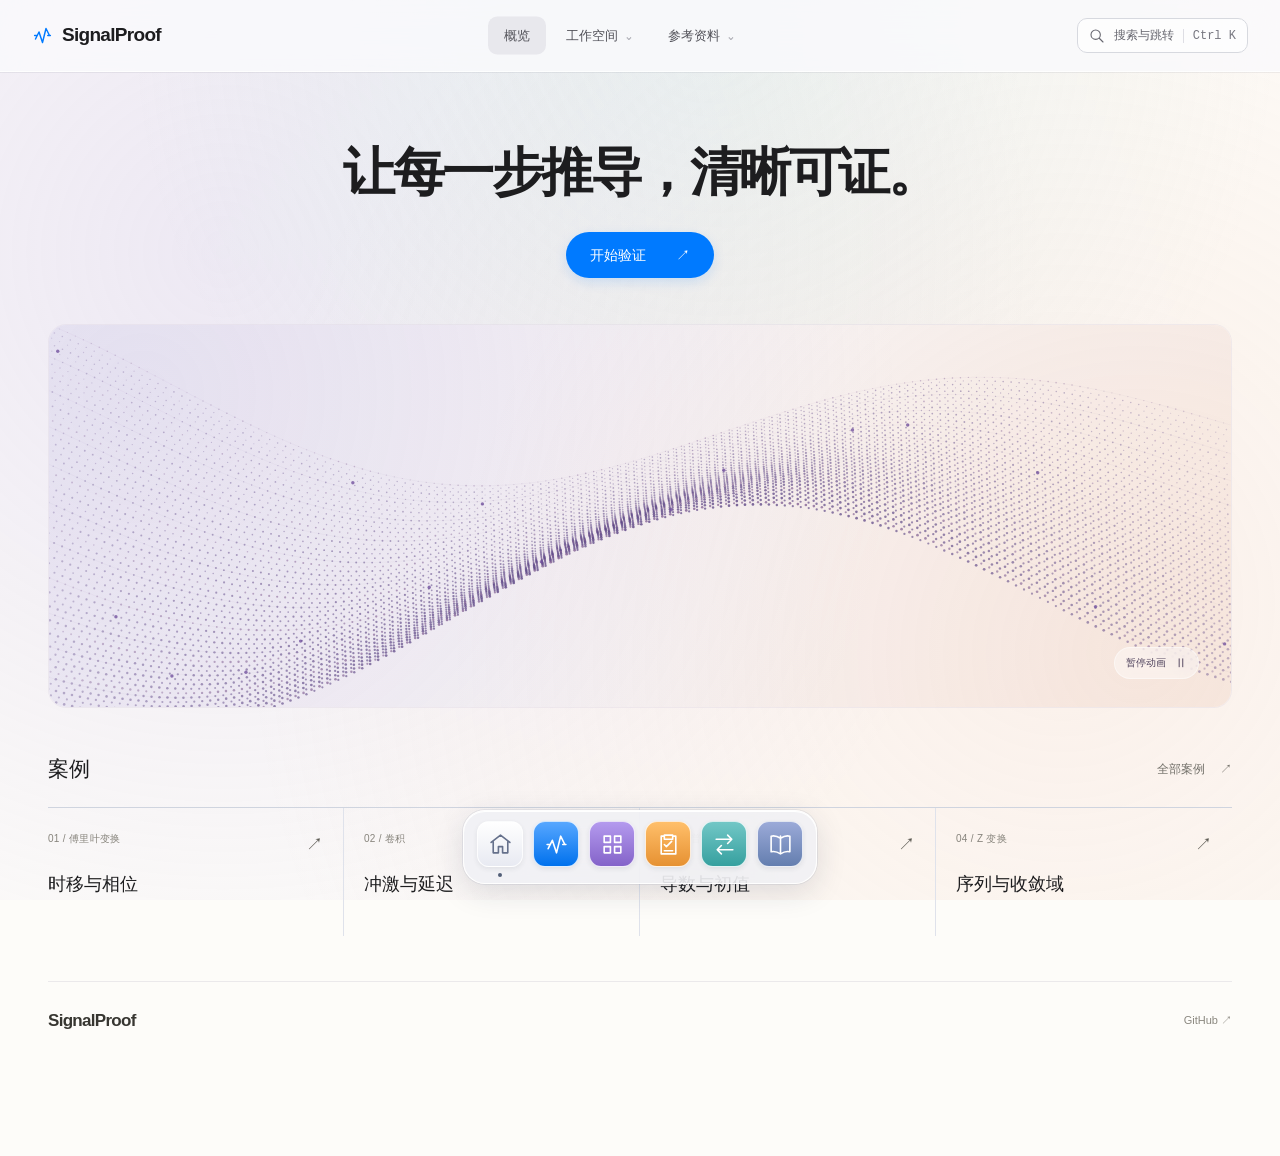
==== commit b7d8dbc1: "Redesign SignalProof navigation with macOS-inspired interface" ====
--- a/index.html
+++ b/index.html
@@ -6,7 +6,7 @@
 <title>SignalProof · 让每一步推导清晰可证</title>
 <link rel="stylesheet" href="home.css?v=13">
 <script defer src="home.js?v=11"></script><script defer src="flow.js?v=9"></script><script defer src="local-preview.js"></script>
-</head>
+<link rel="stylesheet" href="mac-ui.css?v=1"><script defer src="mac-ui.js?v=1"></script></head>
 <body>
 <canvas class="page-flow" data-flow="ambient" aria-hidden="true"></canvas>
 <a class="skip-link" href="#main">跳到主要内容</a>
--- a/mac-ui.css
+++ b/mac-ui.css
@@ -0,0 +1,63 @@
+/* A restrained desktop shell: translucent navigation, opaque mathematical content. */
+.mac-ui{--mac-blue:#007aff;--mac-ink:#1d1d1f;--mac-muted:#6e6e73;--mac-line:#dfe2e8;--mac-surface:#f5f5f7;--mac-glass:rgba(250,250,252,.86);font-family:-apple-system,BlinkMacSystemFont,"SF Pro Text","Segoe UI","PingFang SC",sans-serif;color:var(--mac-ink);-webkit-font-smoothing:antialiased;padding-bottom:104px}
+.mac-ui button,.mac-ui input{font-family:inherit}.mac-ui :is(a,button,input,summary):focus-visible{outline:3px solid #007aff99;outline-offset:3px}
+.mac-ui .mac-header{width:100%;height:72px;margin:0;position:sticky;top:0;z-index:80;border-bottom:1px solid #ffffffb3;background:var(--mac-glass);backdrop-filter:blur(24px) saturate(145%);-webkit-backdrop-filter:blur(24px) saturate(145%);box-shadow:0 1px 0 #161d3010}
+.mac-header-inner{height:100%;max-width:1440px;margin:auto;padding:0 32px;display:flex;align-items:center;gap:32px}
+.mac-ui .mac-brand{display:flex;align-items:center;gap:9px;font-size:19px;letter-spacing:-.7px;font-weight:650;white-space:nowrap;text-decoration:none}
+.mac-ui .mac-brand svg{width:30px;height:30px;color:var(--mac-blue)}
+.mac-ui :is(.mac-header,.mac-dock,.mac-tree,.mac-command,.mac-sidebar-foot,.mac-sidebar-symbol) svg{width:21px;height:21px;stroke:currentColor;stroke-width:1.65;fill:none;stroke-linecap:round;stroke-linejoin:round;flex-shrink:0}
+.mac-ui .mac-topnav{position:relative;display:flex;gap:4px;align-items:center;margin:auto;padding:0;font-size:13px;color:#515158}
+.mac-topnav>a,.mac-topnav>button{position:relative;z-index:1;padding:9px 16px;white-space:nowrap;border:0;border-radius:9px;background:none;color:inherit;cursor:pointer;font-size:13px;line-height:20px;text-decoration:none}
+.mac-menu-chevron{font-size:14px;margin-left:7px;color:#767680}
+.mac-top-highlight,.mac-side-highlight{position:absolute;left:0;top:0;pointer-events:none;border-radius:9px;background:#e8e8ed;transition:transform .46s cubic-bezier(.2,.9,.25,1.12),width .4s cubic-bezier(.2,.9,.25,1.12),height .4s,opacity .2s}
+.mac-topnav>button[aria-expanded=true]{color:#111}.mac-topnav>button[aria-expanded=true] .mac-menu-chevron{color:var(--mac-blue)}
+.mac-search-trigger{display:flex;align-items:center;gap:9px;border:1px solid #d7d9df;border-radius:10px;color:#66666e;background:#ffffff8c;padding:8px 11px;cursor:pointer;font-size:12px;white-space:nowrap}
+.mac-ui .mac-search-trigger svg{width:16px;height:16px}.mac-search-trigger kbd{font:11px/1.4 inherit;color:#787881;border-left:1px solid #dedee4;padding-left:9px}
+.mac-ui .mac-mega[hidden]{display:none}.mac-mega{position:absolute;top:71px;left:0;right:0;background:rgba(250,250,252,.98);box-shadow:0 22px 28px #1b234019;border-bottom:1px solid #dfe1e8;animation:mac-panel-in .2s ease-out}
+.mac-mega-inner{max-width:1280px;margin:auto;padding:30px 32px 34px;display:grid;grid-template-columns:185px 1fr;gap:30px}
+.mac-mega-heading>span{font-size:13px;color:#6e6e73}.mac-mega-heading p{font-size:20px;letter-spacing:-.6px;margin:7px 0;color:#29292e;font-weight:550}
+.mac-mega-links{display:grid;grid-template-columns:repeat(3,minmax(0,1fr));gap:12px}.mac-mega-links a{display:flex;gap:13px;align-items:flex-start;border-radius:12px;padding:16px 12px;text-decoration:none;color:var(--mac-ink)}
+.mac-mega-links a:hover,.mac-mega-links a:focus-visible{background:#e9eff9}.mac-mega-links a>svg{color:var(--mac-blue);margin-top:2px}.mac-mega-links strong{font-size:14px;font-weight:600}.mac-mega-links p{font-size:12px;color:#6e6e73;line-height:1.7;margin:6px 0 0}.mac-mega-links a>span{margin-left:auto;color:#91919a}
+@keyframes mac-panel-in{from{opacity:0;transform:translateY(-8px)}to{opacity:1;transform:translateY(0)}}
+.mac-home .intro{padding-top:68px;padding-bottom:46px}.mac-home .intro h1{font-weight:600;letter-spacing:-2.5px}.mac-home .intro .primary{background:var(--mac-blue);box-shadow:0 4px 12px #007aff26;padding:12px 24px}.mac-home .intro .primary:hover{background:#0069db}
+.mac-home .examples .cards{border-color:#cfd4df}.mac-home .card{border-color:#dfe2eb}.mac-home .card:hover{background:#eef2fa80}.mac-home .card h3{font-weight:550}.mac-home footer{padding-bottom:18px}
+/* These rules intentionally do not target flow.js, its canvases, or its controls. */
+.mac-lab{--ink:#1d1d1f;--muted:#71717a;--line:#e0e3e8;--bg:#f5f5f7;--teal:#007aff;--teal-dark:#0063ce;--teal-soft:#edf4ff;background:#f5f5f7}
+.mac-lab .sidebar{position:fixed;top:72px;left:0;bottom:0;width:226px;height:auto;padding:22px 14px 106px;display:flex;flex-direction:column;overflow-y:auto;background:rgba(239,240,245,.85);backdrop-filter:blur(18px);border-right:1px solid #dce0e7;color:#494950;z-index:30}
+.mac-sidebar-heading{display:flex;justify-content:space-between;align-items:center;padding:0 12px;margin:0 0 16px;font-size:11px;font-weight:600;color:#7b7b85;letter-spacing:.02em}.mac-ui .mac-sidebar-symbol svg{width:16px;height:16px;color:#94949c}
+.mac-lab .sidebar .mac-tree{position:relative;display:block;margin:0;padding:0}.mac-group{position:relative;margin-bottom:8px}.mac-group-toggle{position:relative;width:100%;display:flex;gap:8px;align-items:center;padding:11px 9px;font-size:12px;font-weight:600;text-align:left;border-radius:9px;cursor:pointer;z-index:1}
+.mac-ui .mac-group-toggle svg{width:12px;height:12px;transition:transform .25s;color:#80808a}.mac-group-toggle[aria-expanded=true] svg{transform:rotate(90deg)}
+.mac-group-content[hidden]{display:none}.mac-subitems{position:relative;padding:4px 0 4px 9px;margin-left:13px;border-left:1px solid #cdd3df}
+.mac-side-link{position:relative;display:flex;align-items:center;gap:9px;min-height:42px;margin:2px 0;padding:10px 8px;border-radius:8px;font-size:12px;white-space:nowrap;text-decoration:none;color:#585861;animation:mac-sub-in .25s both;animation-delay:calc(var(--order)*45ms);z-index:1}
+.mac-side-link:hover{color:#006ee8}.mac-side-link[aria-current=page]{color:#0069da;font-weight:600}.mac-ui .mac-side-link svg{width:17px;height:17px}.mac-side-highlight{background:#dce9ff;box-shadow:inset 0 0 0 1px #c9defa;z-index:0}
+@keyframes mac-sub-in{from{opacity:0;transform:translateY(-5px)}to{opacity:1;transform:translateY(0)}}
+.mac-featured-label{margin-top:27px;margin-bottom:8px}.mac-lab .side-examples{display:block}.mac-lab .example{border:0;border-radius:8px;color:#63636d;margin:4px 0;padding:10px 12px;font-size:12px;line-height:1.7}.mac-lab .example small{font-size:10px;color:#878793}.mac-lab .example.active{background:#e4e7ef;color:#3c465b;border:0}.mac-lab .example:hover{background:#e0e5f0}
+.mac-sidebar-foot{margin-top:auto;padding:36px 12px 0;display:flex;align-items:center;gap:8px;color:#8b8b97;font-size:10px}.mac-ui .mac-sidebar-foot svg{width:16px;height:16px}
+.mac-indicators{margin-left:auto;display:flex;align-items:center;gap:5px;overflow:hidden;flex-shrink:0}.mac-indicators[hidden]{display:none}.mac-status-dot{width:4px;height:4px;border-radius:50%;background:var(--mac-blue);animation:mac-breathe 2.6s ease-in-out infinite}.mac-number{font-size:10px;font-variant-numeric:tabular-nums;color:#777987;background:#e0e3eb;min-width:21px;text-align:center;padding:1px 4px;border-radius:5px;line-height:16px}
+@keyframes mac-breathe{50%{opacity:.35;box-shadow:0 0 0 3px #007aff10}}
+.mac-lab .shell{margin-left:226px}.mac-lab .topbar{position:static;height:62px;padding:0 34px;background:transparent;border-bottom:1px solid #e3e5eb;display:flex;justify-content:space-between;align-items:center}.mac-lab .breadcrumb{font-size:11px;color:#91919a}.mac-lab .breadcrumb strong{color:#666671}.mac-lab .engine-pill{background:#eaedf1;color:#657082;padding:7px 10px;font-size:10px;max-width:55%;border:1px solid #e0e5eb}.mac-lab .engine-pill.ready{background:#e9f3ee;color:#39735b}.mac-lab .engine-pill.error{background:#fff0ed;color:#b54532}
+.mac-lab #main-content{max-width:1440px;padding:28px 34px 32px;margin:auto}.mac-lab .page-heading{margin:0 0 23px;align-items:center}.mac-lab .page-heading h1{font-size:29px;letter-spacing:-1px;font-weight:650}.mac-lab .page-heading>button{margin:0}.mac-lab .button{border-radius:9px;font-size:12px;font-weight:500}.mac-lab .button.primary{background:#007aff;color:white;box-shadow:0 2px 4px #007aff1a}.mac-lab .button.primary:hover{background:#006bdf}.mac-lab .button.subtle{background:#fff;border:1px solid #d8dce3;color:#606875;box-shadow:0 1px 2px #1b27400a}
+.mac-lab .context-strip{background:#ebeef3;border-radius:8px;color:#798190;font-size:11px;padding:11px 15px}.mac-lab .panel{border:1px solid #e0e3e9;background:#fff;border-radius:13px;box-shadow:0 2px 7px #20284004;overflow:hidden}.mac-lab .panel-head{background:transparent;border-bottom:1px solid #eef0f4;padding:17px 20px}.mac-lab .panel-head h2{font-size:13px;font-weight:600}.mac-lab .section-num{color:#adb3be;font-size:10px}.mac-lab .panel-head .minor{color:#9299a5;font-size:10px}
+.mac-lab .workspace-grid{gap:20px}.mac-lab .case-meta{margin-top:23px}.mac-lab .case-meta h3{color:#2a3240;font-size:15px;font-weight:600}.mac-lab .category{background:#eef3fa;color:#5f789b;border-radius:5px}.mac-lab .learning-card{background:#f7f8fb;border-color:#edf0f5;border-radius:8px;color:#657084}.mac-lab .learning-card summary{font-size:11px}.mac-lab .editor-row{border:1px solid #e3e6ee;background:#fcfcfe;border-radius:10px;color:#52627a}.mac-lab .editor-row:focus-within{border-color:#80b5ff;box-shadow:0 0 0 3px #007aff0b}.mac-lab .editor-row.is-error{border-color:#edb69d;background:#fffaf7}.mac-lab .editor-preview{color:#253e59}.mac-lab .editor-footer{background:#fafbfe;border-top:1px solid #eef1f5}.mac-lab .editor-footer #verify-btn{width:100%;border-radius:9px}.mac-lab .context-details{border-color:#e7eaf0}.mac-lab .context-details summary{color:#6e7d91}.mac-lab .notation-toolbar{color:#808b9b}.mac-lab .case-pager{color:#8090a5}.mac-lab .result-banner{border-radius:0}.mac-lab .formula-box{border-radius:10px}.mac-lab .workspace-footnote{color:#9199a7}.mac-lab footer{border-color:#dfe3eb;color:#9096a1}
+.mac-lab :is(.case-card,.rule-card,.pair-row,.bank-browser,.bank-detail){background:white;border-color:#e0e3e9;border-radius:12px;box-shadow:0 2px 6px #20284004}.mac-lab .case-filters{background:#fff;border-color:#e0e3e9;border-radius:12px}.mac-lab :is(.tabs,.learning-segments,.case-category-tabs,.bank-domains){background:#e9ecf2;border-radius:9px;padding:3px}.mac-lab :is(.tabs button.active,.learning-segments button[aria-pressed=true],.case-category-tabs button.active,.bank-domains button[aria-pressed=true]){background:#fff;color:#1566c3;box-shadow:0 1px 4px #23385618;border-radius:6px}.mac-lab :is(input[type=search],select){background:#fff;border-color:#d9dfe8;border-radius:8px}.mac-lab .case-count strong,.mac-lab .bank-total strong{color:#1d1d1f}.mac-lab .bank-item.active{background:#edf4ff;border-color:#b8d6ff}
+.mac-ui .mac-dock{position:fixed;z-index:70;bottom:max(16px,env(safe-area-inset-bottom));left:50%;transform:translateX(-50%);display:flex;align-items:flex-end;gap:8px;width:max-content;max-width:calc(100vw - 24px);padding:10px 12px 6px;border:1px solid #ffffffee;border-radius:22px;background:rgba(239,240,246,.8);backdrop-filter:blur(28px) saturate(150%);-webkit-backdrop-filter:blur(28px) saturate(150%);box-shadow:0 8px 30px #17234422,0 0 0 1px #8993ab25,inset 0 1px 0 white}
+.mac-dock-item{--zoom:1;position:relative;display:flex;align-items:center;flex-direction:column;gap:6px;min-width:48px;text-decoration:none;border-radius:12px;outline-offset:5px;isolation:isolate}
+.mac-dock-icon{display:grid;place-items:center;width:46px;height:46px;border-radius:12px;background:linear-gradient(#fff,#e8eaf2);color:#65708b;border:1px solid #ffffffce;box-shadow:0 2px 5px #1e2c4817;transform:scale(var(--zoom));transform-origin:bottom center;transition:transform .24s cubic-bezier(.2,.8,.2,1.25)}
+.mac-ui .mac-dock-icon svg{width:25px;height:25px;stroke-width:1.55}.mac-icon-verify{background:linear-gradient(#57a7ff,#0071ed);color:white}.mac-icon-cases{background:linear-gradient(#b49aee,#8463c9);color:white}.mac-icon-tests{background:linear-gradient(#ffbf6a,#e69132);color:white}.mac-icon-transforms{background:linear-gradient(#72c7c6,#36a09f);color:white}.mac-icon-rules{background:linear-gradient(#9baad8,#647eaf);color:white}
+.mac-dock-dot{width:4px;height:4px;background:transparent;border-radius:50%}.mac-dock-item[aria-current=page] .mac-dock-dot{background:#525e77}.mac-dock-tooltip{position:absolute;bottom:calc(100% + 20px);left:50%;transform:translateX(-50%) translateY(5px);background:rgba(250,250,253,.98);color:#3a4050;box-shadow:0 3px 14px #26365322;border:1px solid #dfe3eb;border-radius:7px;padding:5px 10px;font-size:11px;white-space:nowrap;opacity:0;pointer-events:none;transition:.15s}
+.mac-dock-item:hover .mac-dock-tooltip,.mac-dock-item:focus-visible .mac-dock-tooltip{opacity:1;transform:translateX(-50%) translateY(0)}.mac-lab #toast{bottom:112px;z-index:100;background:#29364f;border-radius:12px}
+.mac-sr-only{position:absolute;width:1px;height:1px;padding:0;margin:-1px;overflow:hidden;clip-path:inset(50%);white-space:nowrap}.mac-command-open{overflow:hidden}
+.mac-command{width:min(580px,calc(100vw - 32px));max-height:calc(100dvh - 100px);padding:0;margin:16vh auto auto;border:1px solid #ffffffc9;border-radius:18px;background:#f8f9fcef;backdrop-filter:blur(30px);color:#252b36;box-shadow:0 28px 100px #111b3d50;overflow:auto}
+.mac-command[open]{animation:mac-command-in .2s ease-out}.mac-command::backdrop{background:#18203950;backdrop-filter:blur(7px)}
+@keyframes mac-command-in{from{opacity:0;transform:translateY(-8px) scale(.97)}to{opacity:1;transform:none}}
+.mac-command-search{display:flex;align-items:center;gap:13px;padding:20px;border-bottom:1px solid #dfe3eb}.mac-command-search>svg{color:#7e889b}.mac-command-search input{background:none;border:0;outline:none!important;min-width:0;flex:1;font-size:17px;color:#252b36;padding:0}.mac-command-search input::placeholder{color:#939baa}.mac-command-close{padding:3px 6px;border:1px solid #d6dbe6;background:#eef0f5;border-radius:5px;color:#8490a3;font-size:10px;cursor:pointer}.mac-command-label{font-size:10px;color:#8c95a5;padding:14px 22px 6px}
+#mac-command-results{padding:4px 10px 10px;max-height:390px;overflow:auto}#mac-command-results [role=option]{display:flex;align-items:center;gap:13px;padding:13px 14px;border-radius:10px;cursor:pointer}#mac-command-results [role=option]>svg{color:#6e86a8}#mac-command-results [aria-selected=true]{background:#007aff;color:#fff}#mac-command-results [aria-selected=true]>svg{color:#fff}#mac-command-results strong{font-size:13px;font-weight:550}#mac-command-results p{margin:3px 0 0;color:#7d8798;font-size:11px;line-height:1.5}#mac-command-results [aria-selected=true] p{color:#dbeaff}.mac-command-enter{margin-left:auto;color:#8391a7}#mac-command-results [aria-selected=true] .mac-command-enter{color:#fff}.mac-command mark{background:#ffdc8d;color:#312300;border-radius:2px}
+.mac-command-empty{padding:30px 22px;color:#748096;font-size:13px}.mac-command-footer{display:flex;align-items:center;gap:15px;border-top:1px solid #e0e4eb;padding:12px 20px;color:#8a93a3;font-size:10px}.mac-command-footer kbd{font-family:inherit;margin-right:4px}.mac-command-footer #mac-command-count{margin-left:auto}
+@media(min-width:1700px){.mac-lab #main-content{padding-top:36px}.mac-lab .workspace-grid{gap:26px}}
+@media(max-width:1120px){.mac-header-inner{padding:0 22px;gap:20px}.mac-lab .sidebar{width:202px;padding-left:10px;padding-right:10px}.mac-lab .shell{margin-left:202px}.mac-lab #main-content{padding:25px 24px}.mac-lab .topbar{padding:0 24px}.mac-mega-inner{grid-template-columns:145px 1fr;gap:20px}.mac-side-link{font-size:11px;gap:7px}.mac-ui .mac-side-link svg{width:15px}.mac-search-trigger>span{display:none}.mac-lab .workspace-grid{grid-template-columns:1fr}.mac-lab .evidence-column{grid-row:auto}}
+@media(max-width:800px){.mac-lab .sidebar{display:none}.mac-lab .shell{margin-left:0}.mac-ui .mac-header{height:64px}.mac-header-inner{padding:0 18px;gap:10px}.mac-ui .mac-brand{font-size:17px}.mac-ui .mac-brand svg{width:24px}.mac-ui .mac-topnav{margin-left:auto;margin-right:0}.mac-topnav>a,.mac-topnav>button{font-size:12px;padding:8px 10px}.mac-search-trigger{padding:8px}.mac-search-trigger kbd{display:none}.mac-mega{top:63px}.mac-mega-inner{display:block;padding:18px}.mac-mega-heading{display:none}.mac-mega-links{gap:6px}.mac-mega-links a{padding:12px 9px;gap:9px}.mac-mega-links a>span{display:none}.mac-mega-links p{font-size:11px}.mac-home .intro{padding-top:48px}.mac-lab .topbar{height:53px}.mac-lab #main-content{padding:24px}.mac-lab .page-heading h1{font-size:27px}}
+@media(max-width:520px){.mac-ui .mac-brand span{font-size:16px}.mac-header-inner{padding:0 14px;gap:6px}.mac-ui .mac-brand{gap:5px}.mac-topnav>[data-top-home]{display:none}.mac-topnav>a,.mac-topnav>button{font-size:11px;padding:8px 7px}.mac-menu-chevron{margin-left:3px}.mac-ui .mac-topnav{gap:0}.mac-search-trigger{margin-left:2px;padding:8px 6px}.mac-ui .mac-header{height:62px}.mac-mega{top:61px}.mac-mega-links{grid-template-columns:1fr}.mac-mega-links a{padding:12px;align-items:center}.mac-mega-links p{margin-top:2px}.mac-mega-inner{padding:10px 14px}.mac-home .intro h1{font-size:37px;letter-spacing:-1.5px}.mac-home .intro{padding-top:42px;padding-bottom:34px}.mac-lab #main-content{padding:21px 15px}.mac-lab .topbar{padding:0 16px}.mac-lab .page-heading h1{font-size:25px}.mac-lab .page-heading .button{font-size:10px}.mac-lab .context-strip{font-size:10px}.mac-lab .panel-head{padding:16px}.mac-lab .engine-pill{font-size:9px}.mac-lab .breadcrumb{font-size:10px}.mac-ui .mac-dock{padding:8px 9px 5px;gap:5px;border-radius:19px}.mac-dock-item{min-width:42px;gap:5px}.mac-dock-icon{width:40px;height:40px;border-radius:11px}.mac-ui .mac-dock-icon svg{width:22px;height:22px}.mac-command{margin-top:12vh}.mac-command-search{padding:16px}.mac-command-search input{font-size:16px}.mac-command-footer{padding:12px 16px;gap:10px}}
+@media(prefers-reduced-motion:reduce){.mac-ui :is(.mac-top-highlight,.mac-side-highlight,.mac-group-toggle svg,.mac-dock-icon,.mac-dock-tooltip){transition:none}.mac-ui :is(.mac-mega,.mac-side-link,.mac-status-dot,.mac-command){animation:none}.mac-ui .mac-dock-icon{transform:none}}
+
+.mac-number{position:relative;overflow:hidden;height:18px}.mac-number-value{display:block}.mac-number-old{position:absolute;inset:1px 4px}
+.mac-ui .skip-link{position:fixed;left:16px;top:-100px;z-index:150;transform:none}.mac-ui .skip-link:focus{top:12px}
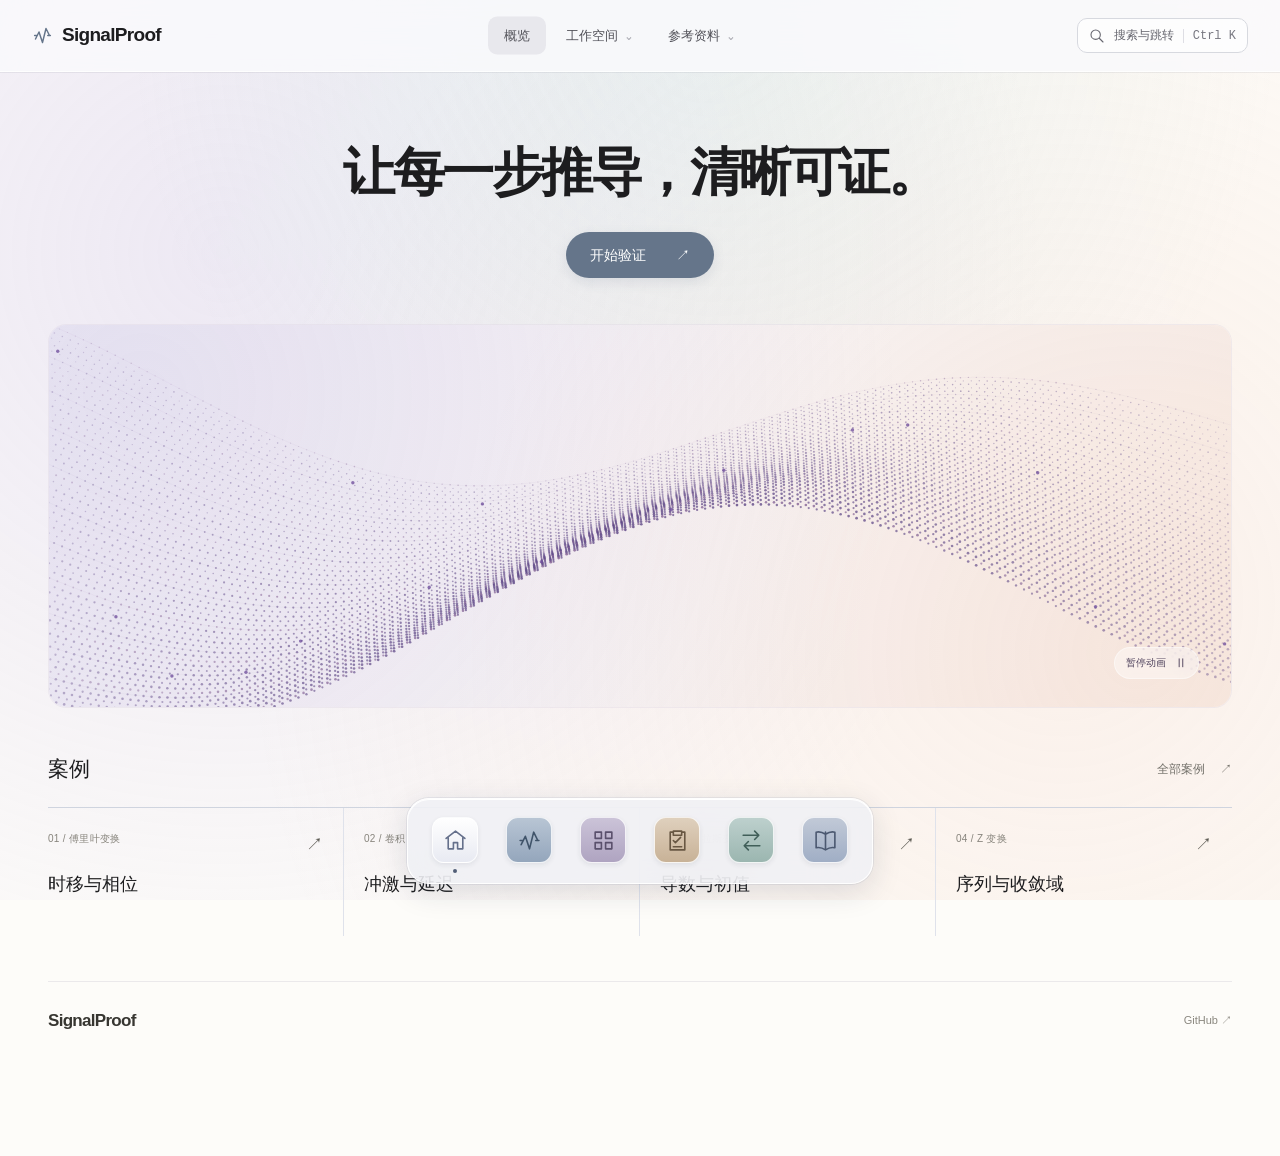
==== commit f985cb22: "Give Dock icons more space and soften interface colors" ====
--- a/index.html
+++ b/index.html
@@ -6,7 +6,7 @@
 <title>SignalProof · 让每一步推导清晰可证</title>
 <link rel="stylesheet" href="home.css?v=13">
 <script defer src="home.js?v=11"></script><script defer src="flow.js?v=9"></script><script defer src="local-preview.js"></script>
-<link rel="stylesheet" href="mac-ui.css?v=1"><script defer src="mac-ui.js?v=1"></script></head>
+<link rel="stylesheet" href="mac-ui.css?v=2"><script defer src="mac-ui.js?v=2"></script></head>
 <body>
 <canvas class="page-flow" data-flow="ambient" aria-hidden="true"></canvas>
 <a class="skip-link" href="#main">跳到主要内容</a>
--- a/mac-ui.css
+++ b/mac-ui.css
@@ -1,6 +1,6 @@
 /* A restrained desktop shell: translucent navigation, opaque mathematical content. */
-.mac-ui{--mac-blue:#007aff;--mac-ink:#1d1d1f;--mac-muted:#6e6e73;--mac-line:#dfe2e8;--mac-surface:#f5f5f7;--mac-glass:rgba(250,250,252,.86);font-family:-apple-system,BlinkMacSystemFont,"SF Pro Text","Segoe UI","PingFang SC",sans-serif;color:var(--mac-ink);-webkit-font-smoothing:antialiased;padding-bottom:104px}
-.mac-ui button,.mac-ui input{font-family:inherit}.mac-ui :is(a,button,input,summary):focus-visible{outline:3px solid #007aff99;outline-offset:3px}
+.mac-ui{--mac-blue:#65758a;--mac-ink:#1d1d1f;--mac-muted:#6e6e73;--mac-line:#dfe2e8;--mac-surface:#f5f5f7;--mac-glass:rgba(250,250,252,.86);font-family:-apple-system,BlinkMacSystemFont,"SF Pro Text","Segoe UI","PingFang SC",sans-serif;color:var(--mac-ink);-webkit-font-smoothing:antialiased;padding-bottom:104px}
+.mac-ui button,.mac-ui input{font-family:inherit}.mac-ui :is(a,button,input,summary):focus-visible{outline:3px solid #65758a99;outline-offset:3px}
 .mac-ui .mac-header{width:100%;height:72px;margin:0;position:sticky;top:0;z-index:80;border-bottom:1px solid #ffffffb3;background:var(--mac-glass);backdrop-filter:blur(24px) saturate(145%);-webkit-backdrop-filter:blur(24px) saturate(145%);box-shadow:0 1px 0 #161d3010}
 .mac-header-inner{height:100%;max-width:1440px;margin:auto;padding:0 32px;display:flex;align-items:center;gap:32px}
 .mac-ui .mac-brand{display:flex;align-items:center;gap:9px;font-size:19px;letter-spacing:-.7px;font-weight:650;white-space:nowrap;text-decoration:none}
@@ -19,45 +19,52 @@
 .mac-mega-links{display:grid;grid-template-columns:repeat(3,minmax(0,1fr));gap:12px}.mac-mega-links a{display:flex;gap:13px;align-items:flex-start;border-radius:12px;padding:16px 12px;text-decoration:none;color:var(--mac-ink)}
 .mac-mega-links a:hover,.mac-mega-links a:focus-visible{background:#e9eff9}.mac-mega-links a>svg{color:var(--mac-blue);margin-top:2px}.mac-mega-links strong{font-size:14px;font-weight:600}.mac-mega-links p{font-size:12px;color:#6e6e73;line-height:1.7;margin:6px 0 0}.mac-mega-links a>span{margin-left:auto;color:#91919a}
 @keyframes mac-panel-in{from{opacity:0;transform:translateY(-8px)}to{opacity:1;transform:translateY(0)}}
-.mac-home .intro{padding-top:68px;padding-bottom:46px}.mac-home .intro h1{font-weight:600;letter-spacing:-2.5px}.mac-home .intro .primary{background:var(--mac-blue);box-shadow:0 4px 12px #007aff26;padding:12px 24px}.mac-home .intro .primary:hover{background:#0069db}
+.mac-home .intro{padding-top:68px;padding-bottom:46px}.mac-home .intro h1{font-weight:600;letter-spacing:-2.5px}.mac-home .intro .primary{background:var(--mac-blue);box-shadow:0 4px 12px #65758a26;padding:12px 24px}.mac-home .intro .primary:hover{background:#616f82}
 .mac-home .examples .cards{border-color:#cfd4df}.mac-home .card{border-color:#dfe2eb}.mac-home .card:hover{background:#eef2fa80}.mac-home .card h3{font-weight:550}.mac-home footer{padding-bottom:18px}
 /* These rules intentionally do not target flow.js, its canvases, or its controls. */
-.mac-lab{--ink:#1d1d1f;--muted:#71717a;--line:#e0e3e8;--bg:#f5f5f7;--teal:#007aff;--teal-dark:#0063ce;--teal-soft:#edf4ff;background:#f5f5f7}
+.mac-lab{--ink:#1d1d1f;--muted:#71717a;--line:#e0e3e8;--bg:#f5f5f7;--teal:#65758a;--teal-dark:#5e6e82;--teal-soft:#eef1f5;background:#f5f5f7}
 .mac-lab .sidebar{position:fixed;top:72px;left:0;bottom:0;width:226px;height:auto;padding:22px 14px 106px;display:flex;flex-direction:column;overflow-y:auto;background:rgba(239,240,245,.85);backdrop-filter:blur(18px);border-right:1px solid #dce0e7;color:#494950;z-index:30}
 .mac-sidebar-heading{display:flex;justify-content:space-between;align-items:center;padding:0 12px;margin:0 0 16px;font-size:11px;font-weight:600;color:#7b7b85;letter-spacing:.02em}.mac-ui .mac-sidebar-symbol svg{width:16px;height:16px;color:#94949c}
 .mac-lab .sidebar .mac-tree{position:relative;display:block;margin:0;padding:0}.mac-group{position:relative;margin-bottom:8px}.mac-group-toggle{position:relative;width:100%;display:flex;gap:8px;align-items:center;padding:11px 9px;font-size:12px;font-weight:600;text-align:left;border-radius:9px;cursor:pointer;z-index:1}
 .mac-ui .mac-group-toggle svg{width:12px;height:12px;transition:transform .25s;color:#80808a}.mac-group-toggle[aria-expanded=true] svg{transform:rotate(90deg)}
 .mac-group-content[hidden]{display:none}.mac-subitems{position:relative;padding:4px 0 4px 9px;margin-left:13px;border-left:1px solid #cdd3df}
 .mac-side-link{position:relative;display:flex;align-items:center;gap:9px;min-height:42px;margin:2px 0;padding:10px 8px;border-radius:8px;font-size:12px;white-space:nowrap;text-decoration:none;color:#585861;animation:mac-sub-in .25s both;animation-delay:calc(var(--order)*45ms);z-index:1}
-.mac-side-link:hover{color:#006ee8}.mac-side-link[aria-current=page]{color:#0069da;font-weight:600}.mac-ui .mac-side-link svg{width:17px;height:17px}.mac-side-highlight{background:#dce9ff;box-shadow:inset 0 0 0 1px #c9defa;z-index:0}
+.mac-side-link:hover{color:#57697f}.mac-side-link[aria-current=page]{color:#53667f;font-weight:600}.mac-ui .mac-side-link svg{width:17px;height:17px}.mac-side-highlight{background:#e0e5ed;box-shadow:inset 0 0 0 1px #cbd3df;z-index:0}
 @keyframes mac-sub-in{from{opacity:0;transform:translateY(-5px)}to{opacity:1;transform:translateY(0)}}
 .mac-featured-label{margin-top:27px;margin-bottom:8px}.mac-lab .side-examples{display:block}.mac-lab .example{border:0;border-radius:8px;color:#63636d;margin:4px 0;padding:10px 12px;font-size:12px;line-height:1.7}.mac-lab .example small{font-size:10px;color:#878793}.mac-lab .example.active{background:#e4e7ef;color:#3c465b;border:0}.mac-lab .example:hover{background:#e0e5f0}
 .mac-sidebar-foot{margin-top:auto;padding:36px 12px 0;display:flex;align-items:center;gap:8px;color:#8b8b97;font-size:10px}.mac-ui .mac-sidebar-foot svg{width:16px;height:16px}
 .mac-indicators{margin-left:auto;display:flex;align-items:center;gap:5px;overflow:hidden;flex-shrink:0}.mac-indicators[hidden]{display:none}.mac-status-dot{width:4px;height:4px;border-radius:50%;background:var(--mac-blue);animation:mac-breathe 2.6s ease-in-out infinite}.mac-number{font-size:10px;font-variant-numeric:tabular-nums;color:#777987;background:#e0e3eb;min-width:21px;text-align:center;padding:1px 4px;border-radius:5px;line-height:16px}
-@keyframes mac-breathe{50%{opacity:.35;box-shadow:0 0 0 3px #007aff10}}
+@keyframes mac-breathe{50%{opacity:.35;box-shadow:0 0 0 3px #65758a10}}
 .mac-lab .shell{margin-left:226px}.mac-lab .topbar{position:static;height:62px;padding:0 34px;background:transparent;border-bottom:1px solid #e3e5eb;display:flex;justify-content:space-between;align-items:center}.mac-lab .breadcrumb{font-size:11px;color:#91919a}.mac-lab .breadcrumb strong{color:#666671}.mac-lab .engine-pill{background:#eaedf1;color:#657082;padding:7px 10px;font-size:10px;max-width:55%;border:1px solid #e0e5eb}.mac-lab .engine-pill.ready{background:#e9f3ee;color:#39735b}.mac-lab .engine-pill.error{background:#fff0ed;color:#b54532}
-.mac-lab #main-content{max-width:1440px;padding:28px 34px 32px;margin:auto}.mac-lab .page-heading{margin:0 0 23px;align-items:center}.mac-lab .page-heading h1{font-size:29px;letter-spacing:-1px;font-weight:650}.mac-lab .page-heading>button{margin:0}.mac-lab .button{border-radius:9px;font-size:12px;font-weight:500}.mac-lab .button.primary{background:#007aff;color:white;box-shadow:0 2px 4px #007aff1a}.mac-lab .button.primary:hover{background:#006bdf}.mac-lab .button.subtle{background:#fff;border:1px solid #d8dce3;color:#606875;box-shadow:0 1px 2px #1b27400a}
+.mac-lab #main-content{max-width:1440px;padding:28px 34px 32px;margin:auto}.mac-lab .page-heading{margin:0 0 23px;align-items:center}.mac-lab .page-heading h1{font-size:29px;letter-spacing:-1px;font-weight:650}.mac-lab .page-heading>button{margin:0}.mac-lab .button{border-radius:9px;font-size:12px;font-weight:500}.mac-lab .button.primary{background:#65758a;color:white;box-shadow:0 2px 4px #65758a1a}.mac-lab .button.primary:hover{background:#5d6d82}.mac-lab .button.subtle{background:#fff;border:1px solid #d8dce3;color:#606875;box-shadow:0 1px 2px #1b27400a}
 .mac-lab .context-strip{background:#ebeef3;border-radius:8px;color:#798190;font-size:11px;padding:11px 15px}.mac-lab .panel{border:1px solid #e0e3e9;background:#fff;border-radius:13px;box-shadow:0 2px 7px #20284004;overflow:hidden}.mac-lab .panel-head{background:transparent;border-bottom:1px solid #eef0f4;padding:17px 20px}.mac-lab .panel-head h2{font-size:13px;font-weight:600}.mac-lab .section-num{color:#adb3be;font-size:10px}.mac-lab .panel-head .minor{color:#9299a5;font-size:10px}
-.mac-lab .workspace-grid{gap:20px}.mac-lab .case-meta{margin-top:23px}.mac-lab .case-meta h3{color:#2a3240;font-size:15px;font-weight:600}.mac-lab .category{background:#eef3fa;color:#5f789b;border-radius:5px}.mac-lab .learning-card{background:#f7f8fb;border-color:#edf0f5;border-radius:8px;color:#657084}.mac-lab .learning-card summary{font-size:11px}.mac-lab .editor-row{border:1px solid #e3e6ee;background:#fcfcfe;border-radius:10px;color:#52627a}.mac-lab .editor-row:focus-within{border-color:#80b5ff;box-shadow:0 0 0 3px #007aff0b}.mac-lab .editor-row.is-error{border-color:#edb69d;background:#fffaf7}.mac-lab .editor-preview{color:#253e59}.mac-lab .editor-footer{background:#fafbfe;border-top:1px solid #eef1f5}.mac-lab .editor-footer #verify-btn{width:100%;border-radius:9px}.mac-lab .context-details{border-color:#e7eaf0}.mac-lab .context-details summary{color:#6e7d91}.mac-lab .notation-toolbar{color:#808b9b}.mac-lab .case-pager{color:#8090a5}.mac-lab .result-banner{border-radius:0}.mac-lab .formula-box{border-radius:10px}.mac-lab .workspace-footnote{color:#9199a7}.mac-lab footer{border-color:#dfe3eb;color:#9096a1}
-.mac-lab :is(.case-card,.rule-card,.pair-row,.bank-browser,.bank-detail){background:white;border-color:#e0e3e9;border-radius:12px;box-shadow:0 2px 6px #20284004}.mac-lab .case-filters{background:#fff;border-color:#e0e3e9;border-radius:12px}.mac-lab :is(.tabs,.learning-segments,.case-category-tabs,.bank-domains){background:#e9ecf2;border-radius:9px;padding:3px}.mac-lab :is(.tabs button.active,.learning-segments button[aria-pressed=true],.case-category-tabs button.active,.bank-domains button[aria-pressed=true]){background:#fff;color:#1566c3;box-shadow:0 1px 4px #23385618;border-radius:6px}.mac-lab :is(input[type=search],select){background:#fff;border-color:#d9dfe8;border-radius:8px}.mac-lab .case-count strong,.mac-lab .bank-total strong{color:#1d1d1f}.mac-lab .bank-item.active{background:#edf4ff;border-color:#b8d6ff}
-.mac-ui .mac-dock{position:fixed;z-index:70;bottom:max(16px,env(safe-area-inset-bottom));left:50%;transform:translateX(-50%);display:flex;align-items:flex-end;gap:8px;width:max-content;max-width:calc(100vw - 24px);padding:10px 12px 6px;border:1px solid #ffffffee;border-radius:22px;background:rgba(239,240,246,.8);backdrop-filter:blur(28px) saturate(150%);-webkit-backdrop-filter:blur(28px) saturate(150%);box-shadow:0 8px 30px #17234422,0 0 0 1px #8993ab25,inset 0 1px 0 white}
-.mac-dock-item{--zoom:1;position:relative;display:flex;align-items:center;flex-direction:column;gap:6px;min-width:48px;text-decoration:none;border-radius:12px;outline-offset:5px;isolation:isolate}
-.mac-dock-icon{display:grid;place-items:center;width:46px;height:46px;border-radius:12px;background:linear-gradient(#fff,#e8eaf2);color:#65708b;border:1px solid #ffffffce;box-shadow:0 2px 5px #1e2c4817;transform:scale(var(--zoom));transform-origin:bottom center;transition:transform .24s cubic-bezier(.2,.8,.2,1.25)}
-.mac-ui .mac-dock-icon svg{width:25px;height:25px;stroke-width:1.55}.mac-icon-verify{background:linear-gradient(#57a7ff,#0071ed);color:white}.mac-icon-cases{background:linear-gradient(#b49aee,#8463c9);color:white}.mac-icon-tests{background:linear-gradient(#ffbf6a,#e69132);color:white}.mac-icon-transforms{background:linear-gradient(#72c7c6,#36a09f);color:white}.mac-icon-rules{background:linear-gradient(#9baad8,#647eaf);color:white}
-.mac-dock-dot{width:4px;height:4px;background:transparent;border-radius:50%}.mac-dock-item[aria-current=page] .mac-dock-dot{background:#525e77}.mac-dock-tooltip{position:absolute;bottom:calc(100% + 20px);left:50%;transform:translateX(-50%) translateY(5px);background:rgba(250,250,253,.98);color:#3a4050;box-shadow:0 3px 14px #26365322;border:1px solid #dfe3eb;border-radius:7px;padding:5px 10px;font-size:11px;white-space:nowrap;opacity:0;pointer-events:none;transition:.15s}
+.mac-lab .workspace-grid{gap:20px}.mac-lab .case-meta{margin-top:23px}.mac-lab .case-meta h3{color:#2a3240;font-size:15px;font-weight:600}.mac-lab .category{background:#eef3fa;color:#5f789b;border-radius:5px}.mac-lab .learning-card{background:#f7f8fb;border-color:#edf0f5;border-radius:8px;color:#657084}.mac-lab .learning-card summary{font-size:11px}.mac-lab .editor-row{border:1px solid #e3e6ee;background:#fcfcfe;border-radius:10px;color:#52627a}.mac-lab .editor-row:focus-within{border-color:#a8b5c7;box-shadow:0 0 0 3px #65758a0b}.mac-lab .editor-row.is-error{border-color:#edb69d;background:#fffaf7}.mac-lab .editor-preview{color:#253e59}.mac-lab .editor-footer{background:#fafbfe;border-top:1px solid #eef1f5}.mac-lab .editor-footer #verify-btn{width:100%;border-radius:9px}.mac-lab .context-details{border-color:#e7eaf0}.mac-lab .context-details summary{color:#6e7d91}.mac-lab .notation-toolbar{color:#808b9b}.mac-lab .case-pager{color:#8090a5}.mac-lab .result-banner{border-radius:0}.mac-lab .formula-box{border-radius:10px}.mac-lab .workspace-footnote{color:#9199a7}.mac-lab footer{border-color:#dfe3eb;color:#9096a1}
+.mac-lab :is(.case-card,.rule-card,.pair-row,.bank-browser,.bank-detail){background:white;border-color:#e0e3e9;border-radius:12px;box-shadow:0 2px 6px #20284004}.mac-lab .case-filters{background:#fff;border-color:#e0e3e9;border-radius:12px}.mac-lab :is(.tabs,.learning-segments,.case-category-tabs,.bank-domains){background:#e9ecf2;border-radius:9px;padding:3px}.mac-lab :is(.tabs button.active,.learning-segments button[aria-pressed=true],.case-category-tabs button.active,.bank-domains button[aria-pressed=true]){background:#fff;color:#53667c;box-shadow:0 1px 4px #23385618;border-radius:6px}.mac-lab :is(input[type=search],select){background:#fff;border-color:#d9dfe8;border-radius:8px}.mac-lab .case-count strong,.mac-lab .bank-total strong{color:#1d1d1f}.mac-lab .bank-item.active{background:#eef1f5;border-color:#c5cfdd}
+.mac-ui .mac-dock{position:fixed;z-index:70;bottom:max(16px,env(safe-area-inset-bottom));left:50%;transform:translateX(-50%);display:flex;align-items:flex-end;gap:20px;width:max-content;max-width:calc(100vw - 24px);padding:18px 20px 10px;border:1px solid #ffffffee;border-radius:22px;background:rgba(239,240,246,.8);backdrop-filter:blur(28px) saturate(105%);-webkit-backdrop-filter:blur(28px) saturate(105%);box-shadow:0 8px 30px #17234422,0 0 0 1px #8993ab25,inset 0 1px 0 white}
+.mac-dock-item{--zoom:1;position:relative;display:flex;align-items:center;flex-direction:column;gap:6px;min-width:54px;text-decoration:none;border-radius:12px;outline-offset:5px;isolation:isolate}
+.mac-dock-icon{display:grid;place-items:center;width:46px;height:46px;border-radius:12px;background:linear-gradient(#fff,#e8eaf2);color:#65708b;border:1px solid #ffffffce;box-shadow:0 2px 5px #1e2c4817;transform:scale(var(--zoom));transform-origin:bottom center;transition:transform .24s cubic-bezier(.2,.8,.2,1.08)}
+.mac-ui .mac-dock-icon svg{width:25px;height:25px;stroke-width:1.55}.mac-icon-verify{background:linear-gradient(#b8c5d4,#94a6bc);color:#40546a}.mac-icon-cases{background:linear-gradient(#cbc3d8,#afa4c1);color:#5a506c}.mac-icon-tests{background:linear-gradient(#dfd0bd,#c8b297);color:#685743}.mac-icon-transforms{background:linear-gradient(#bdd0cd,#9bb6b0);color:#415f59}.mac-icon-rules{background:linear-gradient(#c1c9d7,#a0aec5);color:#4b5870}
+.mac-dock-dot{width:4px;height:4px;background:transparent;border-radius:50%}.mac-dock-item[aria-current=page] .mac-dock-dot{background:#525e77}.mac-dock-tooltip{position:absolute;bottom:calc(100% + 25px);left:50%;transform:translateX(-50%) translateY(5px);background:rgba(250,250,253,.98);color:#3a4050;box-shadow:0 3px 14px #26365322;border:1px solid #dfe3eb;border-radius:7px;padding:5px 10px;font-size:11px;white-space:nowrap;opacity:0;pointer-events:none;transition:.15s}
 .mac-dock-item:hover .mac-dock-tooltip,.mac-dock-item:focus-visible .mac-dock-tooltip{opacity:1;transform:translateX(-50%) translateY(0)}.mac-lab #toast{bottom:112px;z-index:100;background:#29364f;border-radius:12px}
 .mac-sr-only{position:absolute;width:1px;height:1px;padding:0;margin:-1px;overflow:hidden;clip-path:inset(50%);white-space:nowrap}.mac-command-open{overflow:hidden}
 .mac-command{width:min(580px,calc(100vw - 32px));max-height:calc(100dvh - 100px);padding:0;margin:16vh auto auto;border:1px solid #ffffffc9;border-radius:18px;background:#f8f9fcef;backdrop-filter:blur(30px);color:#252b36;box-shadow:0 28px 100px #111b3d50;overflow:auto}
 .mac-command[open]{animation:mac-command-in .2s ease-out}.mac-command::backdrop{background:#18203950;backdrop-filter:blur(7px)}
 @keyframes mac-command-in{from{opacity:0;transform:translateY(-8px) scale(.97)}to{opacity:1;transform:none}}
 .mac-command-search{display:flex;align-items:center;gap:13px;padding:20px;border-bottom:1px solid #dfe3eb}.mac-command-search>svg{color:#7e889b}.mac-command-search input{background:none;border:0;outline:none!important;min-width:0;flex:1;font-size:17px;color:#252b36;padding:0}.mac-command-search input::placeholder{color:#939baa}.mac-command-close{padding:3px 6px;border:1px solid #d6dbe6;background:#eef0f5;border-radius:5px;color:#8490a3;font-size:10px;cursor:pointer}.mac-command-label{font-size:10px;color:#8c95a5;padding:14px 22px 6px}
-#mac-command-results{padding:4px 10px 10px;max-height:390px;overflow:auto}#mac-command-results [role=option]{display:flex;align-items:center;gap:13px;padding:13px 14px;border-radius:10px;cursor:pointer}#mac-command-results [role=option]>svg{color:#6e86a8}#mac-command-results [aria-selected=true]{background:#007aff;color:#fff}#mac-command-results [aria-selected=true]>svg{color:#fff}#mac-command-results strong{font-size:13px;font-weight:550}#mac-command-results p{margin:3px 0 0;color:#7d8798;font-size:11px;line-height:1.5}#mac-command-results [aria-selected=true] p{color:#dbeaff}.mac-command-enter{margin-left:auto;color:#8391a7}#mac-command-results [aria-selected=true] .mac-command-enter{color:#fff}.mac-command mark{background:#ffdc8d;color:#312300;border-radius:2px}
+#mac-command-results{padding:4px 10px 10px;max-height:390px;overflow:auto}#mac-command-results [role=option]{display:flex;align-items:center;gap:13px;padding:13px 14px;border-radius:10px;cursor:pointer}#mac-command-results [role=option]>svg{color:#6e86a8}#mac-command-results [aria-selected=true]{background:#65758a;color:#fff}#mac-command-results [aria-selected=true]>svg{color:#fff}#mac-command-results strong{font-size:13px;font-weight:550}#mac-command-results p{margin:3px 0 0;color:#7d8798;font-size:11px;line-height:1.5}#mac-command-results [aria-selected=true] p{color:#e8ecf1}.mac-command-enter{margin-left:auto;color:#8391a7}#mac-command-results [aria-selected=true] .mac-command-enter{color:#fff}.mac-command mark{background:#ded8c8;color:#504b40;border-radius:2px}
 .mac-command-empty{padding:30px 22px;color:#748096;font-size:13px}.mac-command-footer{display:flex;align-items:center;gap:15px;border-top:1px solid #e0e4eb;padding:12px 20px;color:#8a93a3;font-size:10px}.mac-command-footer kbd{font-family:inherit;margin-right:4px}.mac-command-footer #mac-command-count{margin-left:auto}
 @media(min-width:1700px){.mac-lab #main-content{padding-top:36px}.mac-lab .workspace-grid{gap:26px}}
 @media(max-width:1120px){.mac-header-inner{padding:0 22px;gap:20px}.mac-lab .sidebar{width:202px;padding-left:10px;padding-right:10px}.mac-lab .shell{margin-left:202px}.mac-lab #main-content{padding:25px 24px}.mac-lab .topbar{padding:0 24px}.mac-mega-inner{grid-template-columns:145px 1fr;gap:20px}.mac-side-link{font-size:11px;gap:7px}.mac-ui .mac-side-link svg{width:15px}.mac-search-trigger>span{display:none}.mac-lab .workspace-grid{grid-template-columns:1fr}.mac-lab .evidence-column{grid-row:auto}}
 @media(max-width:800px){.mac-lab .sidebar{display:none}.mac-lab .shell{margin-left:0}.mac-ui .mac-header{height:64px}.mac-header-inner{padding:0 18px;gap:10px}.mac-ui .mac-brand{font-size:17px}.mac-ui .mac-brand svg{width:24px}.mac-ui .mac-topnav{margin-left:auto;margin-right:0}.mac-topnav>a,.mac-topnav>button{font-size:12px;padding:8px 10px}.mac-search-trigger{padding:8px}.mac-search-trigger kbd{display:none}.mac-mega{top:63px}.mac-mega-inner{display:block;padding:18px}.mac-mega-heading{display:none}.mac-mega-links{gap:6px}.mac-mega-links a{padding:12px 9px;gap:9px}.mac-mega-links a>span{display:none}.mac-mega-links p{font-size:11px}.mac-home .intro{padding-top:48px}.mac-lab .topbar{height:53px}.mac-lab #main-content{padding:24px}.mac-lab .page-heading h1{font-size:27px}}
-@media(max-width:520px){.mac-ui .mac-brand span{font-size:16px}.mac-header-inner{padding:0 14px;gap:6px}.mac-ui .mac-brand{gap:5px}.mac-topnav>[data-top-home]{display:none}.mac-topnav>a,.mac-topnav>button{font-size:11px;padding:8px 7px}.mac-menu-chevron{margin-left:3px}.mac-ui .mac-topnav{gap:0}.mac-search-trigger{margin-left:2px;padding:8px 6px}.mac-ui .mac-header{height:62px}.mac-mega{top:61px}.mac-mega-links{grid-template-columns:1fr}.mac-mega-links a{padding:12px;align-items:center}.mac-mega-links p{margin-top:2px}.mac-mega-inner{padding:10px 14px}.mac-home .intro h1{font-size:37px;letter-spacing:-1.5px}.mac-home .intro{padding-top:42px;padding-bottom:34px}.mac-lab #main-content{padding:21px 15px}.mac-lab .topbar{padding:0 16px}.mac-lab .page-heading h1{font-size:25px}.mac-lab .page-heading .button{font-size:10px}.mac-lab .context-strip{font-size:10px}.mac-lab .panel-head{padding:16px}.mac-lab .engine-pill{font-size:9px}.mac-lab .breadcrumb{font-size:10px}.mac-ui .mac-dock{padding:8px 9px 5px;gap:5px;border-radius:19px}.mac-dock-item{min-width:42px;gap:5px}.mac-dock-icon{width:40px;height:40px;border-radius:11px}.mac-ui .mac-dock-icon svg{width:22px;height:22px}.mac-command{margin-top:12vh}.mac-command-search{padding:16px}.mac-command-search input{font-size:16px}.mac-command-footer{padding:12px 16px;gap:10px}}
+@media(max-width:520px){.mac-ui .mac-brand span{font-size:16px}.mac-header-inner{padding:0 14px;gap:6px}.mac-ui .mac-brand{gap:5px}.mac-topnav>[data-top-home]{display:none}.mac-topnav>a,.mac-topnav>button{font-size:11px;padding:8px 7px}.mac-menu-chevron{margin-left:3px}.mac-ui .mac-topnav{gap:0}.mac-search-trigger{margin-left:2px;padding:8px 6px}.mac-ui .mac-header{height:62px}.mac-mega{top:61px}.mac-mega-links{grid-template-columns:1fr}.mac-mega-links a{padding:12px;align-items:center}.mac-mega-links p{margin-top:2px}.mac-mega-inner{padding:10px 14px}.mac-home .intro h1{font-size:37px;letter-spacing:-1.5px}.mac-home .intro{padding-top:42px;padding-bottom:34px}.mac-lab #main-content{padding:21px 15px}.mac-lab .topbar{padding:0 16px}.mac-lab .page-heading h1{font-size:25px}.mac-lab .page-heading .button{font-size:10px}.mac-lab .context-strip{font-size:10px}.mac-lab .panel-head{padding:16px}.mac-lab .engine-pill{font-size:9px}.mac-lab .breadcrumb{font-size:10px}.mac-ui .mac-dock{padding:12px 14px 7px;gap:14px;border-radius:19px}.mac-dock-item{min-width:40px;gap:6px}.mac-dock-icon{width:36px;height:36px;border-radius:10px}.mac-ui .mac-dock-icon svg{width:22px;height:22px}.mac-command{margin-top:12vh}.mac-command-search{padding:16px}.mac-command-search input{font-size:16px}.mac-command-footer{padding:12px 16px;gap:10px}}
 @media(prefers-reduced-motion:reduce){.mac-ui :is(.mac-top-highlight,.mac-side-highlight,.mac-group-toggle svg,.mac-dock-icon,.mac-dock-tooltip){transition:none}.mac-ui :is(.mac-mega,.mac-side-link,.mac-status-dot,.mac-command){animation:none}.mac-ui .mac-dock-icon{transform:none}}
 
 .mac-number{position:relative;overflow:hidden;height:18px}.mac-number-value{display:block}.mac-number-old{position:absolute;inset:1px 4px}
 .mac-ui .skip-link{position:fixed;left:16px;top:-100px;z-index:150;transform:none}.mac-ui .skip-link:focus{top:12px}
+
+/* Quiet semantic colors keep correct / wrong / incomplete states distinct. */
+.mac-lab{--red:#a67770;--red-soft:#f7efed;--amber:#9b8a68}
+.mac-lab .result-banner.wrong{background:#f5ece8;color:#795b56}.mac-lab .result-banner.correct{background:#edf2ef;color:#586f64}.mac-lab .result-banner.unknown,.mac-lab .result-banner.incomplete{background:#f3f0e9;color:#80765d}
+.mac-lab .editor-row.is-error{border-color:#d7beb3;background:#fcf8f6}.mac-lab .formula-box.wrong{border-color:#ddc9bf;color:#997266;background:#fbf8f5}
+.mac-lab .engine-pill.ready{background:#edf1ee;color:#60766a}.mac-lab .engine-pill.error{background:#f5edeb;color:#946f67}
+@media(max-width:360px){.mac-ui .mac-dock{gap:14px;padding:12px 10px 7px}.mac-dock-item{min-width:34px}.mac-dock-icon{width:32px;height:32px}.mac-ui .mac-dock-icon svg{width:19px;height:19px}}
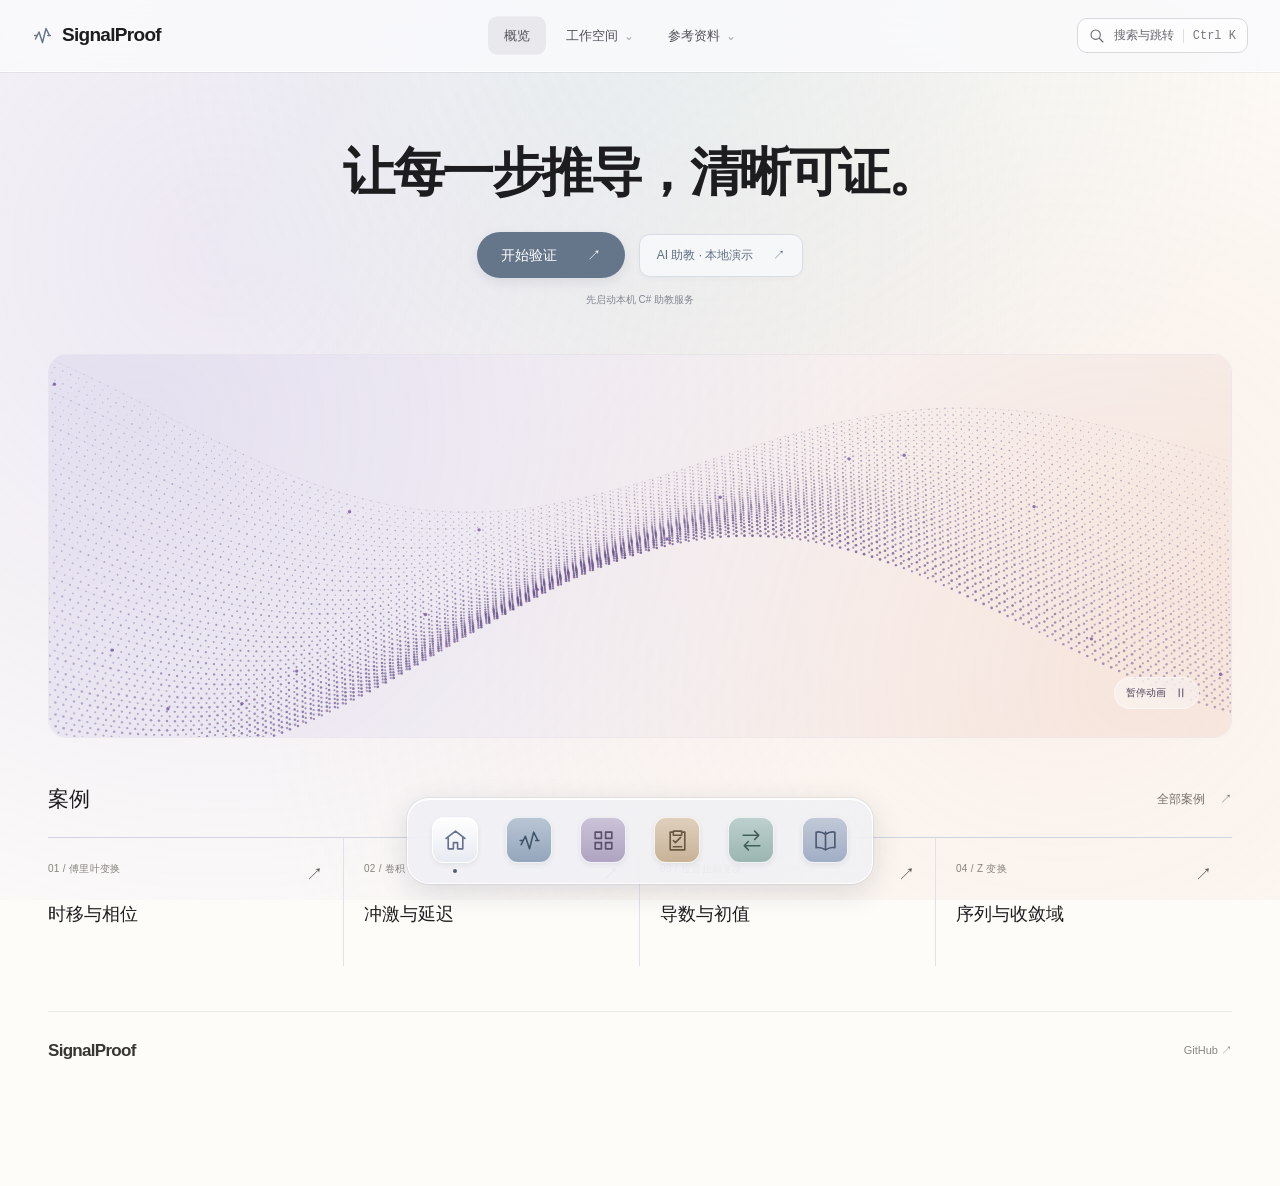
==== commit 162973e8: "Add local ASP.NET AI tutor with Astra high and Pages entry" ====
--- a/index.html
+++ b/index.html
@@ -6,13 +6,13 @@
 <title>SignalProof · 让每一步推导清晰可证</title>
 <link rel="stylesheet" href="home.css?v=13">
 <script defer src="home.js?v=11"></script><script defer src="flow.js?v=9"></script><script defer src="local-preview.js"></script>
-<link rel="stylesheet" href="mac-ui.css?v=2"><script defer src="mac-ui.js?v=2"></script></head>
+<link rel="stylesheet" href="mac-ui.css?v=4"><script defer src="mac-ui.js?v=2"></script></head>
 <body>
 <canvas class="page-flow" data-flow="ambient" aria-hidden="true"></canvas>
 <a class="skip-link" href="#main">跳到主要内容</a>
 <header class="site-header"><a class="brand" href="index.html"><svg viewBox="0 0 32 32" aria-hidden="true"><path d="M2 18h6l5-12 6 21 5-14h6"/></svg>SignalProof</a><nav aria-label="主要导航"><a href="lab.html#cases">案例</a><a href="lab.html#transforms">变换表</a><a href="lab.html#tests">题库</a></nav><a class="nav-cta" href="lab.html#verify">进入工作台 <span aria-hidden="true">↗</span></a></header>
 <main id="main">
-<section class="intro"><h1>让每一步推导，<br class="mobile-break">清晰可证。</h1><a class="primary" href="lab.html?case=ft-shift#verify">开始验证 <span aria-hidden="true">↗</span></a></section>
+<section class="intro"><h1>让每一步推导，<br class="mobile-break">清晰可证。</h1><div class="home-actions"><a class="primary" href="lab.html?case=ft-shift#verify">开始验证 <span aria-hidden="true">↗</span></a><a class="local-tutor-link" href="http://localhost:5080" target="_blank" rel="noopener noreferrer">AI 助教 · 本地演示 <span aria-hidden="true">↗</span></a><span class="local-tutor-note">先启动本机 C# 助教服务</span></div></section>
 <section class="showcase" aria-label="交互粒子曲面动画">
 <div class="signal-art"><canvas class="signal-flow" data-flow="ribbon" aria-hidden="true"></canvas><svg class="wave-art" viewBox="0 0 830 460" fill="none" aria-hidden="true"><g stroke="currentColor" stroke-width=".8"><polyline points="0.0,139.2 4.6,141.8 9.2,144.4 13.8,147.0 18.4,149.7 23.0,152.3 27.6,154.9 32.2,157.6 36.8,160.2 41.4,162.8 46.0,165.4 50.6,167.9 55.2,170.5 59.8,173.0 64.4,175.4 69.0,177.8 73.6,180.2 78.2,182.5 82.8,184.8 87.4,186.9 92.0,189.0 96.6,191.1 101.2,193.0 105.8,194.9 110.4,196.6 115.0,198.3 119.6,199.9 124.2,201.3 128.8,202.6 133.4,203.8 138.0,204.9 142.6,205.8 147.2,206.5 151.8,207.2 156.4,207.6 161.0,207.9 165.6,208.0 170.2,207.9 174.8,207.7 179.4,207.3 184.0,206.6 188.6,205.8 193.2,204.7 197.8,203.5 202.4,202.0 207.0,200.3 211.6,198.4 216.2,196.3 220.8,193.9 225.4,191.3 230.0,188.5 234.6,185.5 239.2,182.3 243.8,178.9 248.4,175.3 253.0,171.4 257.6,167.4 262.2,163.2 266.8,158.9 271.4,154.3 276.0,149.7 280.6,144.9 285.2,139.9 289.8,134.9 294.4,129.8 299.0,124.6 303.6,119.4 308.2,114.1 312.8,108.8 317.4,103.5 322.0,98.3 326.6,93.0 331.2,87.9 335.8,82.8 340.4,77.9 345.0,73.0 349.6,68.4 354.2,63.8 358.8,59.5 363.4,55.4 368.0,51.5 372.6,47.8 377.2,44.4 381.8,41.3 386.4,38.5 391.0,35.9 395.6,33.7 400.2,31.7 404.8,30.1 409.4,28.9 414.0,27.9 418.6,27.3 423.2,27.1 427.8,27.1 432.4,27.6 437.0,28.3 441.6,29.4 446.2,30.8 450.8,32.5 455.4,34.5 460.0,36.8 464.6,39.4 469.2,42.2 473.8,45.3 478.4,48.7 483.0,52.2 487.6,56.0 492.2,59.9 496.8,64.0 501.4,68.3 506.0,72.7 510.6,77.2 515.2,81.8 519.8,86.5 524.4,91.2 529.0,96.0 533.6,100.8 538.2,105.6 542.8,110.3 547.4,115.1 552.0,119.8 556.6,124.5 561.2,129.0 565.8,133.5 570.4,137.9 575.0,142.2 579.6,146.4 584.2,150.4 588.8,154.3 593.4,158.0 598.0,161.7 602.6,165.1 607.2,168.4 611.8,171.5 616.4,174.4 621.0,177.2 625.6,179.8 630.2,182.2 634.8,184.5 639.4,186.6 644.0,188.5 648.6,190.2 653.2,191.7 657.8,193.1 662.4,194.3 667.0,195.4 671.6,196.3 676.2,197.0 680.8,197.5 685.4,198.0 690.0,198.2 694.6,198.3 699.2,198.3 703.8,198.1 708.4,197.8 713.0,197.4 717.6,196.8 722.2,196.1 726.8,195.3 731.4,194.4 736.0,193.4 740.6,192.2 745.2,191.0 749.8,189.6 754.4,188.2 759.0,186.7 763.6,185.0 768.2,183.3 772.8,181.5 777.4,179.7 782.0,177.7 786.6,175.7 791.2,173.6 795.8,171.5 800.4,169.3 805.0,167.1 809.6,164.8 814.2,162.4 818.8,160.1 823.4,157.7 828.0,155.2"/><polyline points="0.0,149.3 4.6,151.9 9.2,154.5 13.8,157.2 18.4,159.8 23.0,162.4 27.6,165.0 32.2,167.6 36.8,170.1 41.4,172.7 46.0,175.2 50.6,177.6 55.2,180.1 59.8,182.5 64.4,184.8 69.0,187.1 73.6,189.3 78.2,191.5 82.8,193.6 87.4,195.6 92.0,197.6 96.6,199.4 101.2,201.2 105.8,202.9 110.4,204.4 115.0,205.9 119.6,207.3 124.2,208.5 128.8,209.6 133.4,210.5 138.0,211.3 142.6,212.0 147.2,212.5 151.8,212.9 156.4,213.1 161.0,213.1 165.6,213.0 170.2,212.6 174.8,212.1 179.4,211.4 184.0,210.5 188.6,209.3 193.2,208.0 197.8,206.5 202.4,204.7 207.0,202.7 211.6,200.6 216.2,198.2 220.8,195.6 225.4,192.7 230.0,189.7 234.6,186.5 239.2,183.0 243.8,179.4 248.4,175.6 253.0,171.5 257.6,167.3 262.2,163.0 266.8,158.5 271.4,153.8 276.0,149.0 280.6,144.1 285.2,139.1 289.8,134.1 294.4,128.9 299.0,123.7 303.6,118.5 308.2,113.2 312.8,108.0 317.4,102.8 322.0,97.6 326.6,92.5 331.2,87.5 335.8,82.6 340.4,77.9 345.0,73.3 349.6,68.8 354.2,64.5 358.8,60.5 363.4,56.7 368.0,53.1 372.6,49.7 377.2,46.7 381.8,43.9 386.4,41.4 391.0,39.3 395.6,37.4 400.2,35.9 404.8,34.7 409.4,33.8 414.0,33.3 418.6,33.1 423.2,33.3 427.8,33.8 432.4,34.6 437.0,35.7 441.6,37.2 446.2,39.0 450.8,41.1 455.4,43.5 460.0,46.1 464.6,49.1 469.2,52.2 473.8,55.7 478.4,59.3 483.0,63.1 487.6,67.2 492.2,71.4 496.8,75.7 501.4,80.2 506.0,84.8 510.6,89.4 515.2,94.2 519.8,99.0 524.4,103.8 529.0,108.7 533.6,113.6 538.2,118.4 542.8,123.2 547.4,128.0 552.0,132.7 556.6,137.3 561.2,141.8 565.8,146.2 570.4,150.6 575.0,154.7 579.6,158.8 584.2,162.7 588.8,166.5 593.4,170.1 598.0,173.5 602.6,176.8 607.2,179.9 611.8,182.8 616.4,185.6 621.0,188.1 625.6,190.5 630.2,192.7 634.8,194.8 639.4,196.6 644.0,198.3 648.6,199.8 653.2,201.1 657.8,202.2 662.4,203.2 667.0,204.0 671.6,204.6 676.2,205.1 680.8,205.5 685.4,205.6 690.0,205.7 694.6,205.5 699.2,205.3 703.8,204.9 708.4,204.4 713.0,203.7 717.6,202.9 722.2,202.0 726.8,201.0 731.4,199.9 736.0,198.7 740.6,197.4 745.2,195.9 749.8,194.4 754.4,192.8 759.0,191.1 763.6,189.3 768.2,187.5 772.8,185.5 777.4,183.5 782.0,181.4 786.6,179.3 791.2,177.1 795.8,174.9 800.4,172.6 805.0,170.3 809.6,167.9 814.2,165.5 818.8,163.1 823.4,160.6 828.0,158.1"/><polyline points="0.0,159.4 4.6,162.0 9.2,164.6 13.8,167.2 18.4,169.8 23.0,172.4 27.6,174.9 32.2,177.4 36.8,179.9 41.4,182.4 46.0,184.8 50.6,187.2 55.2,189.5 59.8,191.8 64.4,194.0 69.0,196.2 73.6,198.3 78.2,200.3 82.8,202.2 87.4,204.1 92.0,205.9 96.6,207.5 101.2,209.1 105.8,210.6 110.4,211.9 115.0,213.2 119.6,214.3 124.2,215.3 128.8,216.2 133.4,216.9 138.0,217.5 142.6,217.9 147.2,218.2 151.8,218.3 156.4,218.2 161.0,218.0 165.6,217.5 170.2,216.9 174.8,216.1 179.4,215.1 184.0,213.9 188.6,212.5 193.2,210.9 197.8,209.1 202.4,207.1 207.0,204.9 211.6,202.5 216.2,199.8 220.8,197.0 225.4,193.9 230.0,190.6 234.6,187.2 239.2,183.5 243.8,179.7 248.4,175.7 253.0,171.5 257.6,167.1 262.2,162.6 266.8,158.0 271.4,153.3 276.0,148.4 280.6,143.4 285.2,138.4 289.8,133.3 294.4,128.1 299.0,122.9 303.6,117.7 308.2,112.6 312.8,107.4 317.4,102.3 322.0,97.3 326.6,92.3 331.2,87.5 335.8,82.8 340.4,78.2 345.0,73.9 349.6,69.7 354.2,65.7 358.8,61.9 363.4,58.4 368.0,55.2 372.6,52.2 377.2,49.5 381.8,47.1 386.4,45.0 391.0,43.2 395.6,41.7 400.2,40.6 404.8,39.8 409.4,39.4 414.0,39.3 418.6,39.5 423.2,40.1 427.8,41.0 432.4,42.2 437.0,43.7 441.6,45.6 446.2,47.8 450.8,50.2 455.4,53.0 460.0,56.0 464.6,59.3 469.2,62.8 473.8,66.5 478.4,70.4 483.0,74.5 487.6,78.8 492.2,83.2 496.8,87.8 501.4,92.4 506.0,97.2 510.6,102.0 515.2,106.9 519.8,111.8 524.4,116.7 529.0,121.6 533.6,126.5 538.2,131.4 542.8,136.2 547.4,140.9 552.0,145.6 556.6,150.2 561.2,154.6 565.8,159.0 570.4,163.2 575.0,167.2 579.6,171.2 584.2,174.9 588.8,178.5 593.4,182.0 598.0,185.2 602.6,188.3 607.2,191.2 611.8,193.9 616.4,196.5 621.0,198.8 625.6,201.0 630.2,203.0 634.8,204.7 639.4,206.4 644.0,207.8 648.6,209.0 653.2,210.1 657.8,211.0 662.4,211.7 667.0,212.3 671.6,212.7 676.2,212.9 680.8,213.0 685.4,213.0 690.0,212.8 694.6,212.4 699.2,211.9 703.8,211.3 708.4,210.6 713.0,209.7 717.6,208.7 722.2,207.7 726.8,206.4 731.4,205.1 736.0,203.7 740.6,202.2 745.2,200.6 749.8,198.9 754.4,197.1 759.0,195.3 763.6,193.4 768.2,191.4 772.8,189.3 777.4,187.2 782.0,185.0 786.6,182.8 791.2,180.5 795.8,178.1 800.4,175.8 805.0,173.4 809.6,170.9 814.2,168.4 818.8,166.0 823.4,163.5 828.0,161.0"/><polyline points="0.0,169.5 4.6,172.1 9.2,174.6 13.8,177.2 18.4,179.7 23.0,182.2 27.6,184.7 32.2,187.1 36.8,189.6 41.4,191.9 46.0,194.2 50.6,196.5 55.2,198.7 59.8,200.9 64.4,203.0 69.0,205.0 73.6,206.9 78.2,208.8 82.8,210.6 87.4,212.2 92.0,213.8 96.6,215.3 101.2,216.7 105.8,218.0 110.4,219.1 115.0,220.2 119.6,221.1 124.2,221.8 128.8,222.5 133.4,222.9 138.0,223.3 142.6,223.4 147.2,223.5 151.8,223.3 156.4,223.0 161.0,222.5 165.6,221.8 170.2,220.9 174.8,219.8 179.4,218.6 184.0,217.1 188.6,215.4 193.2,213.6 197.8,211.5 202.4,209.2 207.0,206.8 211.6,204.1 216.2,201.2 220.8,198.1 225.4,194.8 230.0,191.4 234.6,187.7 239.2,183.9 243.8,179.9 248.4,175.7 253.0,171.3 257.6,166.9 262.2,162.3 266.8,157.5 271.4,152.7 276.0,147.8 280.6,142.8 285.2,137.7 289.8,132.6 294.4,127.5 299.0,122.3 303.6,117.2 308.2,112.1 312.8,107.1 317.4,102.1 322.0,97.2 326.6,92.4 331.2,87.8 335.8,83.3 340.4,79.0 345.0,74.9 349.6,71.0 354.2,67.3 358.8,63.8 363.4,60.7 368.0,57.7 372.6,55.1 377.2,52.8 381.8,50.8 386.4,49.1 391.0,47.7 395.6,46.6 400.2,45.9 404.8,45.5 409.4,45.5 414.0,45.8 418.6,46.5 423.2,47.4 427.8,48.8 432.4,50.4 437.0,52.3 441.6,54.6 446.2,57.1 450.8,59.9 455.4,63.0 460.0,66.4 464.6,70.0 469.2,73.8 473.8,77.8 478.4,81.9 483.0,86.3 487.6,90.8 492.2,95.4 496.8,100.1 501.4,105.0 506.0,109.9 510.6,114.8 515.2,119.8 519.8,124.8 524.4,129.7 529.0,134.7 533.6,139.6 538.2,144.5 542.8,149.3 547.4,154.0 552.0,158.6 556.6,163.0 561.2,167.4 565.8,171.6 570.4,175.7 575.0,179.7 579.6,183.4 584.2,187.0 588.8,190.5 593.4,193.7 598.0,196.8 602.6,199.6 607.2,202.3 611.8,204.8 616.4,207.1 621.0,209.3 625.6,211.2 630.2,212.9 634.8,214.5 639.4,215.8 644.0,217.0 648.6,218.0 653.2,218.8 657.8,219.5 662.4,220.0 667.0,220.3 671.6,220.4 676.2,220.5 680.8,220.3 685.4,220.0 690.0,219.6 694.6,219.0 699.2,218.3 703.8,217.5 708.4,216.5 713.0,215.4 717.6,214.3 722.2,213.0 726.8,211.6 731.4,210.1 736.0,208.5 740.6,206.8 745.2,205.0 749.8,203.2 754.4,201.3 759.0,199.3 763.6,197.2 768.2,195.1 772.8,192.9 777.4,190.6 782.0,188.4 786.6,186.0 791.2,183.6 795.8,181.2 800.4,178.8 805.0,176.3 809.6,173.8 814.2,171.3 818.8,168.8 823.4,166.3 828.0,163.7"/><polyline points="0.0,179.5 4.6,182.1 9.2,184.6 13.8,187.1 18.4,189.5 23.0,192.0 27.6,194.4 32.2,196.7 36.8,199.0 41.4,201.3 46.0,203.5 50.6,205.6 55.2,207.7 59.8,209.7 64.4,211.7 69.0,213.5 73.6,215.3 78.2,217.0 82.8,218.6 87.4,220.1 92.0,221.5 96.6,222.8 101.2,224.0 105.8,225.0 110.4,226.0 115.0,226.8 119.6,227.5 124.2,228.0 128.8,228.4 133.4,228.6 138.0,228.7 142.6,228.6 147.2,228.4 151.8,228.0 156.4,227.4 161.0,226.6 165.6,225.7 170.2,224.5 174.8,223.2 179.4,221.7 184.0,220.0 188.6,218.0 193.2,215.9 197.8,213.6 202.4,211.1 207.0,208.4 211.6,205.5 216.2,202.4 220.8,199.1 225.4,195.6 230.0,191.9 234.6,188.1 239.2,184.1 243.8,179.9 248.4,175.6 253.0,171.1 257.6,166.5 262.2,161.8 266.8,157.0 271.4,152.1 276.0,147.2 280.6,142.2 285.2,137.1 289.8,132.0 294.4,126.9 299.0,121.9 303.6,116.8 308.2,111.9 312.8,107.0 317.4,102.2 322.0,97.5 326.6,92.9 331.2,88.5 335.8,84.2 340.4,80.2 345.0,76.4 349.6,72.7 354.2,69.4 358.8,66.3 363.4,63.4 368.0,60.9 372.6,58.6 377.2,56.7 381.8,55.0 386.4,53.7 391.0,52.8 395.6,52.1 400.2,51.8 404.8,51.9 409.4,52.3 414.0,53.0 418.6,54.0 423.2,55.4 427.8,57.1 432.4,59.2 437.0,61.5 441.6,64.1 446.2,67.0 450.8,70.2 455.4,73.6 460.0,77.2 464.6,81.1 469.2,85.2 473.8,89.5 478.4,93.9 483.0,98.5 487.6,103.1 492.2,108.0 496.8,112.8 501.4,117.8 506.0,122.8 510.6,127.8 515.2,132.9 519.8,137.9 524.4,142.9 529.0,147.9 533.6,152.8 538.2,157.6 542.8,162.4 547.4,167.0 552.0,171.5 556.6,175.9 561.2,180.2 565.8,184.3 570.4,188.2 575.0,192.0 579.6,195.6 584.2,199.0 588.8,202.2 593.4,205.2 598.0,208.1 602.6,210.8 607.2,213.2 611.8,215.5 616.4,217.5 621.0,219.4 625.6,221.1 630.2,222.6 634.8,223.9 639.4,225.0 644.0,225.9 648.6,226.7 653.2,227.2 657.8,227.6 662.4,227.9 667.0,227.9 671.6,227.9 676.2,227.6 680.8,227.2 685.4,226.7 690.0,226.0 694.6,225.2 699.2,224.3 703.8,223.3 708.4,222.1 713.0,220.8 717.6,219.5 722.2,218.0 726.8,216.4 731.4,214.7 736.0,213.0 740.6,211.1 745.2,209.2 749.8,207.2 754.4,205.1 759.0,203.0 763.6,200.8 768.2,198.6 772.8,196.3 777.4,194.0 782.0,191.6 786.6,189.1 791.2,186.7 795.8,184.2 800.4,181.7 805.0,179.2 809.6,176.7 814.2,174.1 818.8,171.6 823.4,169.0 828.0,166.5"/><polyline points="0.0,189.5 4.6,191.9 9.2,194.4 13.8,196.8 18.4,199.2 23.0,201.6 27.6,203.9 32.2,206.1 36.8,208.3 41.4,210.5 46.0,212.6 50.6,214.6 55.2,216.5 59.8,218.4 64.4,220.2 69.0,221.9 73.6,223.5 78.2,225.0 82.8,226.4 87.4,227.7 92.0,228.9 96.6,230.0 101.2,231.0 105.8,231.8 110.4,232.5 115.0,233.1 119.6,233.5 124.2,233.8 128.8,234.0 133.4,234.0 138.0,233.8 142.6,233.5 147.2,233.0 151.8,232.3 156.4,231.5 161.0,230.4 165.6,229.2 170.2,227.8 174.8,226.3 179.4,224.5 184.0,222.5 188.6,220.3 193.2,218.0 197.8,215.4 202.4,212.7 207.0,209.8 211.6,206.6 216.2,203.3 220.8,199.8 225.4,196.2 230.0,192.3 234.6,188.3 239.2,184.2 243.8,179.9 248.4,175.4 253.0,170.9 257.6,166.2 262.2,161.4 266.8,156.6 271.4,151.7 276.0,146.7 280.6,141.7 285.2,136.7 289.8,131.7 294.4,126.6 299.0,121.7 303.6,116.8 308.2,111.9 312.8,107.2 317.4,102.6 322.0,98.1 326.6,93.7 331.2,89.6 335.8,85.6 340.4,81.8 345.0,78.3 349.6,75.0 354.2,72.0 358.8,69.2 363.4,66.7 368.0,64.6 372.6,62.7 377.2,61.1 381.8,59.9 386.4,59.0 391.0,58.4 395.6,58.2 400.2,58.3 404.8,58.8 409.4,59.6 414.0,60.7 418.6,62.2 423.2,64.0 427.8,66.1 432.4,68.5 437.0,71.2 441.6,74.2 446.2,77.4 450.8,80.9 455.4,84.6 460.0,88.6 464.6,92.7 469.2,97.1 473.8,101.6 478.4,106.2 483.0,111.0 487.6,115.8 492.2,120.8 496.8,125.8 501.4,130.9 506.0,136.0 510.6,141.1 515.2,146.2 519.8,151.2 524.4,156.2 529.0,161.2 533.6,166.1 538.2,170.8 542.8,175.5 547.4,180.0 552.0,184.4 556.6,188.7 561.2,192.8 565.8,196.8 570.4,200.5 575.0,204.1 579.6,207.5 584.2,210.7 588.8,213.8 593.4,216.6 598.0,219.2 602.6,221.6 607.2,223.8 611.8,225.9 616.4,227.7 621.0,229.3 625.6,230.7 630.2,232.0 634.8,233.0 639.4,233.8 644.0,234.5 648.6,235.0 653.2,235.3 657.8,235.5 662.4,235.4 667.0,235.3 671.6,234.9 676.2,234.5 680.8,233.8 685.4,233.1 690.0,232.2 694.6,231.2 699.2,230.0 703.8,228.8 708.4,227.4 713.0,225.9 717.6,224.4 722.2,222.7 726.8,221.0 731.4,219.1 736.0,217.2 740.6,215.2 745.2,213.1 749.8,211.0 754.4,208.8 759.0,206.6 763.6,204.3 768.2,201.9 772.8,199.5 777.4,197.1 782.0,194.6 786.6,192.1 791.2,189.6 795.8,187.1 800.4,184.6 805.0,182.0 809.6,179.4 814.2,176.9 818.8,174.3 823.4,171.8 828.0,169.2"/><polyline points="0.0,199.3 4.6,201.7 9.2,204.1 13.8,206.4 18.4,208.7 23.0,211.0 27.6,213.2 32.2,215.3 36.8,217.4 41.4,219.4 46.0,221.4 50.6,223.3 55.2,225.0 59.8,226.8 64.4,228.4 69.0,229.9 73.6,231.3 78.2,232.7 82.8,233.9 87.4,235.0 92.0,236.0 96.6,236.9 101.2,237.6 105.8,238.2 110.4,238.7 115.0,239.1 119.6,239.3 124.2,239.3 128.8,239.2 133.4,239.0 138.0,238.6 142.6,238.0 147.2,237.3 151.8,236.3 156.4,235.2 161.0,234.0 165.6,232.5 170.2,230.9 174.8,229.0 179.4,227.0 184.0,224.8 188.6,222.4 193.2,219.8 197.8,217.0 202.4,214.1 207.0,210.9 211.6,207.6 216.2,204.1 220.8,200.4 225.4,196.6 230.0,192.6 234.6,188.5 239.2,184.2 243.8,179.8 248.4,175.3 253.0,170.6 257.6,165.9 262.2,161.1 266.8,156.2 271.4,151.3 276.0,146.4 280.6,141.4 285.2,136.4 289.8,131.5 294.4,126.6 299.0,121.7 303.6,117.0 308.2,112.3 312.8,107.8 317.4,103.3 322.0,99.1 326.6,95.0 331.2,91.1 335.8,87.4 340.4,84.0 345.0,80.7 349.6,77.8 354.2,75.1 358.8,72.7 363.4,70.6 368.0,68.8 372.6,67.3 377.2,66.2 381.8,65.4 386.4,64.9 391.0,64.7 395.6,64.9 400.2,65.5 404.8,66.3 409.4,67.5 414.0,69.1 418.6,70.9 423.2,73.1 427.8,75.6 432.4,78.4 437.0,81.4 441.6,84.7 446.2,88.3 450.8,92.1 455.4,96.1 460.0,100.3 464.6,104.8 469.2,109.3 473.8,114.0 478.4,118.9 483.0,123.8 487.6,128.8 492.2,133.9 496.8,139.0 501.4,144.2 506.0,149.4 510.6,154.5 515.2,159.6 519.8,164.7 524.4,169.6 529.0,174.5 533.6,179.4 538.2,184.0 542.8,188.6 547.4,193.0 552.0,197.3 556.6,201.4 561.2,205.4 565.8,209.1 570.4,212.7 575.0,216.1 579.6,219.3 584.2,222.3 588.8,225.1 593.4,227.7 598.0,230.0 602.6,232.2 607.2,234.2 611.8,235.9 616.4,237.5 621.0,238.9 625.6,240.0 630.2,241.0 634.8,241.8 639.4,242.4 644.0,242.8 648.6,243.0 653.2,243.0 657.8,242.9 662.4,242.7 667.0,242.2 671.6,241.7 676.2,241.0 680.8,240.1 685.4,239.1 690.0,238.0 694.6,236.8 699.2,235.4 703.8,234.0 708.4,232.4 713.0,230.8 717.6,229.0 722.2,227.2 726.8,225.3 731.4,223.3 736.0,221.2 740.6,219.0 745.2,216.8 749.8,214.6 754.4,212.3 759.0,209.9 763.6,207.5 768.2,205.1 772.8,202.6 777.4,200.1 782.0,197.6 786.6,195.0 791.2,192.5 795.8,189.9 800.4,187.3 805.0,184.7 809.6,182.2 814.2,179.6 818.8,177.0 823.4,174.5 828.0,172.0"/><polyline points="0.0,209.0 4.6,211.4 9.2,213.7 13.8,215.9 18.4,218.1 23.0,220.3 27.6,222.3 32.2,224.4 36.8,226.3 41.4,228.2 46.0,230.0 50.6,231.7 55.2,233.3 59.8,234.9 64.4,236.3 69.0,237.7 73.6,238.9 78.2,240.0 82.8,241.1 87.4,242.0 92.0,242.7 96.6,243.4 101.2,243.9 105.8,244.3 110.4,244.6 115.0,244.7 119.6,244.7 124.2,244.5 128.8,244.2 133.4,243.7 138.0,243.0 142.6,242.2 147.2,241.2 151.8,240.0 156.4,238.7 161.0,237.2 165.6,235.5 170.2,233.6 174.8,231.5 179.4,229.3 184.0,226.8 188.6,224.2 193.2,221.4 197.8,218.4 202.4,215.3 207.0,211.9 211.6,208.4 216.2,204.7 220.8,200.9 225.4,196.9 230.0,192.8 234.6,188.6 239.2,184.2 243.8,179.7 248.4,175.1 253.0,170.4 257.6,165.6 262.2,160.8 266.8,156.0 271.4,151.1 276.0,146.2 280.6,141.3 285.2,136.4 289.8,131.6 294.4,126.8 299.0,122.1 303.6,117.5 308.2,113.0 312.8,108.7 317.4,104.5 322.0,100.5 326.6,96.7 331.2,93.1 335.8,89.7 340.4,86.6 345.0,83.7 349.6,81.1 354.2,78.8 358.8,76.7 363.4,75.0 368.0,73.6 372.6,72.6 377.2,71.8 381.8,71.4 386.4,71.3 391.0,71.6 395.6,72.2 400.2,73.2 404.8,74.5 409.4,76.1 414.0,78.0 418.6,80.2 423.2,82.8 427.8,85.6 432.4,88.8 437.0,92.2 441.6,95.8 446.2,99.7 450.8,103.8 455.4,108.1 460.0,112.5 464.6,117.2 469.2,121.9 473.8,126.8 478.4,131.9 483.0,136.9 487.6,142.1 492.2,147.3 496.8,152.5 501.4,157.7 506.0,162.9 510.6,168.0 515.2,173.1 519.8,178.1 524.4,183.1 529.0,187.9 533.6,192.6 538.2,197.2 542.8,201.7 547.4,205.9 552.0,210.1 556.6,214.0 561.2,217.8 565.8,221.3 570.4,224.7 575.0,227.9 579.6,230.8 584.2,233.6 588.8,236.2 593.4,238.5 598.0,240.6 602.6,242.5 607.2,244.2 611.8,245.7 616.4,247.0 621.0,248.1 625.6,249.0 630.2,249.7 634.8,250.2 639.4,250.5 644.0,250.7 648.6,250.6 653.2,250.4 657.8,250.1 662.4,249.6 667.0,248.9 671.6,248.1 676.2,247.1 680.8,246.0 685.4,244.8 690.0,243.5 694.6,242.1 699.2,240.5 703.8,238.9 708.4,237.1 713.0,235.3 717.6,233.4 722.2,231.4 726.8,229.3 731.4,227.2 736.0,224.9 740.6,222.7 745.2,220.4 749.8,218.0 754.4,215.6 759.0,213.1 763.6,210.6 768.2,208.1 772.8,205.6 777.4,203.0 782.0,200.4 786.6,197.8 791.2,195.2 795.8,192.6 800.4,190.0 805.0,187.4 809.6,184.9 814.2,182.3 818.8,179.8 823.4,177.3 828.0,174.8"/><polyline points="0.0,218.6 4.6,220.9 9.2,223.1 13.8,225.2 18.4,227.3 23.0,229.3 27.6,231.3 32.2,233.2 36.8,235.0 41.4,236.7 46.0,238.3 50.6,239.9 55.2,241.4 59.8,242.7 64.4,244.0 69.0,245.1 73.6,246.2 78.2,247.1 82.8,247.9 87.4,248.6 92.0,249.2 96.6,249.6 101.2,250.0 105.8,250.1 110.4,250.2 115.0,250.0 119.6,249.8 124.2,249.4 128.8,248.8 133.4,248.0 138.0,247.1 142.6,246.1 147.2,244.8 151.8,243.4 156.4,241.9 161.0,240.1 165.6,238.2 170.2,236.0 174.8,233.8 179.4,231.3 184.0,228.6 188.6,225.8 193.2,222.8 197.8,219.6 202.4,216.3 207.0,212.8 211.6,209.1 216.2,205.3 220.8,201.3 225.4,197.2 230.0,193.0 234.6,188.6 239.2,184.2 243.8,179.6 248.4,175.0 253.0,170.3 257.6,165.5 262.2,160.7 266.8,155.9 271.4,151.0 276.0,146.2 280.6,141.4 285.2,136.6 289.8,131.9 294.4,127.3 299.0,122.8 303.6,118.4 308.2,114.1 312.8,110.0 317.4,106.1 322.0,102.4 326.6,98.8 331.2,95.5 335.8,92.5 340.4,89.7 345.0,87.2 349.6,84.9 354.2,83.0 358.8,81.4 363.4,80.0 368.0,79.0 372.6,78.4 377.2,78.1 381.8,78.1 386.4,78.4 391.0,79.1 395.6,80.1 400.2,81.5 404.8,83.2 409.4,85.2 414.0,87.5 418.6,90.1 423.2,93.0 427.8,96.2 432.4,99.7 437.0,103.4 441.6,107.3 446.2,111.5 450.8,115.9 455.4,120.4 460.0,125.1 464.6,129.9 469.2,134.9 473.8,140.0 478.4,145.1 483.0,150.3 487.6,155.6 492.2,160.8 496.8,166.1 501.4,171.3 506.0,176.5 510.6,181.6 515.2,186.7 519.8,191.7 524.4,196.5 529.0,201.3 533.6,205.9 538.2,210.3 542.8,214.6 547.4,218.7 552.0,222.7 556.6,226.4 561.2,230.0 565.8,233.3 570.4,236.5 575.0,239.4 579.6,242.1 584.2,244.7 588.8,246.9 593.4,249.0 598.0,250.9 602.6,252.5 607.2,254.0 611.8,255.2 616.4,256.2 621.0,257.0 625.6,257.6 630.2,258.0 634.8,258.3 639.4,258.3 644.0,258.2 648.6,257.9 653.2,257.5 657.8,256.8 662.4,256.1 667.0,255.2 671.6,254.1 676.2,253.0 680.8,251.6 685.4,250.2 690.0,248.7 694.6,247.1 699.2,245.3 703.8,243.5 708.4,241.6 713.0,239.5 717.6,237.5 722.2,235.3 726.8,233.1 731.4,230.8 736.0,228.5 740.6,226.1 745.2,223.7 749.8,221.2 754.4,218.7 759.0,216.1 763.6,213.6 768.2,211.0 772.8,208.4 777.4,205.8 782.0,203.2 786.6,200.5 791.2,197.9 795.8,195.3 800.4,192.7 805.0,190.1 809.6,187.6 814.2,185.0 818.8,182.5 823.4,180.1 828.0,177.6"/><polyline points="0.0,228.0 4.6,230.2 9.2,232.3 13.8,234.3 18.4,236.3 23.0,238.2 27.6,240.0 32.2,241.7 36.8,243.4 41.4,245.0 46.0,246.4 50.6,247.8 55.2,249.1 59.8,250.3 64.4,251.4 69.0,252.3 73.6,253.2 78.2,253.9 82.8,254.5 87.4,255.0 92.0,255.3 96.6,255.6 101.2,255.6 105.8,255.6 110.4,255.4 115.0,255.0 119.6,254.5 124.2,253.9 128.8,253.1 133.4,252.1 138.0,251.0 142.6,249.7 147.2,248.2 151.8,246.6 156.4,244.7 161.0,242.8 165.6,240.6 170.2,238.3 174.8,235.8 179.4,233.1 184.0,230.2 188.6,227.2 193.2,224.0 197.8,220.7 202.4,217.2 207.0,213.5 211.6,209.7 216.2,205.7 220.8,201.7 225.4,197.4 230.0,193.1 234.6,188.7 239.2,184.2 243.8,179.6 248.4,174.9 253.0,170.2 257.6,165.5 262.2,160.7 266.8,155.9 271.4,151.2 276.0,146.4 280.6,141.8 285.2,137.1 289.8,132.6 294.4,128.2 299.0,123.8 303.6,119.7 308.2,115.6 312.8,111.8 317.4,108.1 322.0,104.7 326.6,101.5 331.2,98.5 335.8,95.8 340.4,93.4 345.0,91.2 349.6,89.3 354.2,87.8 358.8,86.6 363.4,85.6 368.0,85.1 372.6,84.8 377.2,84.9 381.8,85.3 386.4,86.1 391.0,87.2 395.6,88.6 400.2,90.4 404.8,92.4 409.4,94.8 414.0,97.5 418.6,100.5 423.2,103.8 427.8,107.3 432.4,111.1 437.0,115.1 441.6,119.3 446.2,123.7 450.8,128.3 455.4,133.1 460.0,138.0 464.6,143.0 469.2,148.2 473.8,153.4 478.4,158.6 483.0,163.9 487.6,169.2 492.2,174.5 496.8,179.8 501.4,185.0 506.0,190.2 510.6,195.3 515.2,200.3 519.8,205.2 524.4,209.9 529.0,214.5 533.6,219.0 538.2,223.3 542.8,227.4 547.4,231.4 552.0,235.1 556.6,238.7 561.2,242.0 565.8,245.1 570.4,248.0 575.0,250.7 579.6,253.2 584.2,255.4 588.8,257.4 593.4,259.2 598.0,260.8 602.6,262.2 607.2,263.3 611.8,264.3 616.4,265.0 621.0,265.5 625.6,265.9 630.2,266.0 634.8,266.0 639.4,265.8 644.0,265.4 648.6,264.8 653.2,264.1 657.8,263.3 662.4,262.3 667.0,261.1 671.6,259.8 676.2,258.4 680.8,256.9 685.4,255.3 690.0,253.6 694.6,251.7 699.2,249.8 703.8,247.8 708.4,245.7 713.0,243.5 717.6,241.3 722.2,239.0 726.8,236.7 731.4,234.3 736.0,231.8 740.6,229.3 745.2,226.8 749.8,224.2 754.4,221.6 759.0,219.0 763.6,216.4 768.2,213.8 772.8,211.1 777.4,208.5 782.0,205.8 786.6,203.2 791.2,200.6 795.8,198.0 800.4,195.4 805.0,192.8 809.6,190.3 814.2,187.8 818.8,185.3 823.4,182.9 828.0,180.5"/><polyline points="0.0,237.3 4.6,239.4 9.2,241.3 13.8,243.2 18.4,245.1 23.0,246.8 27.6,248.5 32.2,250.1 36.8,251.6 41.4,253.0 46.0,254.3 50.6,255.5 55.2,256.6 59.8,257.6 64.4,258.4 69.0,259.2 73.6,259.8 78.2,260.4 82.8,260.8 87.4,261.0 92.0,261.2 96.6,261.2 101.2,261.0 105.8,260.7 110.4,260.3 115.0,259.7 119.6,259.0 124.2,258.1 128.8,257.1 133.4,255.9 138.0,254.5 142.6,253.0 147.2,251.3 151.8,249.4 156.4,247.4 161.0,245.2 165.6,242.8 170.2,240.3 174.8,237.6 179.4,234.7 184.0,231.7 188.6,228.5 193.2,225.1 197.8,221.6 202.4,217.9 207.0,214.1 211.6,210.2 216.2,206.1 220.8,202.0 225.4,197.7 230.0,193.3 234.6,188.8 239.2,184.3 243.8,179.7 248.4,175.0 253.0,170.3 257.6,165.6 262.2,160.9 266.8,156.2 271.4,151.6 276.0,147.0 280.6,142.4 285.2,138.0 289.8,133.6 294.4,129.4 299.0,125.3 303.6,121.3 308.2,117.6 312.8,114.0 317.4,110.7 322.0,107.5 326.6,104.6 331.2,102.0 335.8,99.7 340.4,97.6 345.0,95.8 349.6,94.3 354.2,93.2 358.8,92.3 363.4,91.8 368.0,91.7 372.6,91.8 377.2,92.3 381.8,93.2 386.4,94.3 391.0,95.8 395.6,97.7 400.2,99.8 404.8,102.3 409.4,105.0 414.0,108.1 418.6,111.4 423.2,115.0 427.8,118.9 432.4,122.9 437.0,127.2 441.6,131.7 446.2,136.4 450.8,141.2 455.4,146.2 460.0,151.2 464.6,156.4 469.2,161.7 473.8,167.0 478.4,172.3 483.0,177.7 487.6,183.0 492.2,188.3 496.8,193.6 501.4,198.8 506.0,203.9 510.6,209.0 515.2,213.9 519.8,218.6 524.4,223.3 529.0,227.7 533.6,232.0 538.2,236.2 542.8,240.1 547.4,243.8 552.0,247.4 556.6,250.7 561.2,253.8 565.8,256.6 570.4,259.3 575.0,261.7 579.6,263.9 584.2,265.9 588.8,267.6 593.4,269.1 598.0,270.4 602.6,271.5 607.2,272.4 611.8,273.0 616.4,273.5 621.0,273.7 625.6,273.8 630.2,273.7 634.8,273.3 639.4,272.9 644.0,272.2 648.6,271.4 653.2,270.4 657.8,269.3 662.4,268.1 667.0,266.7 671.6,265.2 676.2,263.6 680.8,261.9 685.4,260.1 690.0,258.1 694.6,256.1 699.2,254.0 703.8,251.8 708.4,249.6 713.0,247.3 717.6,244.9 722.2,242.5 726.8,240.0 731.4,237.5 736.0,235.0 740.6,232.4 745.2,229.8 749.8,227.1 754.4,224.5 759.0,221.8 763.6,219.1 768.2,216.5 772.8,213.8 777.4,211.1 782.0,208.5 786.6,205.8 791.2,203.2 795.8,200.6 800.4,198.1 805.0,195.5 809.6,193.0 814.2,190.6 818.8,188.2 823.4,185.8 828.0,183.5"/><polyline points="0.0,246.4 4.6,248.3 9.2,250.2 13.8,251.9 18.4,253.6 23.0,255.2 27.6,256.7 32.2,258.2 36.8,259.5 41.4,260.7 46.0,261.8 50.6,262.8 55.2,263.8 59.8,264.6 64.4,265.2 69.0,265.8 73.6,266.2 78.2,266.5 82.8,266.7 87.4,266.8 92.0,266.7 96.6,266.5 101.2,266.1 105.8,265.6 110.4,264.9 115.0,264.1 119.6,263.2 124.2,262.1 128.8,260.8 133.4,259.4 138.0,257.8 142.6,256.0 147.2,254.1 151.8,252.0 156.4,249.8 161.0,247.4 165.6,244.8 170.2,242.1 174.8,239.2 179.4,236.1 184.0,232.9 188.6,229.6 193.2,226.1 197.8,222.4 202.4,218.6 207.0,214.7 211.6,210.7 216.2,206.5 220.8,202.3 225.4,197.9 230.0,193.5 234.6,189.0 239.2,184.5 243.8,179.9 248.4,175.3 253.0,170.6 257.6,166.0 262.2,161.4 266.8,156.8 271.4,152.2 276.0,147.8 280.6,143.4 285.2,139.1 289.8,135.0 294.4,131.0 299.0,127.1 303.6,123.5 308.2,120.0 312.8,116.7 317.4,113.7 322.0,110.9 326.6,108.3 331.2,106.1 335.8,104.1 340.4,102.4 345.0,101.0 349.6,99.9 354.2,99.1 358.8,98.7 363.4,98.6 368.0,98.9 372.6,99.4 377.2,100.3 381.8,101.6 386.4,103.2 391.0,105.1 395.6,107.3 400.2,109.8 404.8,112.6 409.4,115.8 414.0,119.2 418.6,122.8 423.2,126.7 427.8,130.9 432.4,135.2 437.0,139.8 441.6,144.5 446.2,149.4 450.8,154.4 455.4,159.5 460.0,164.7 464.6,170.0 469.2,175.4 473.8,180.8 478.4,186.2 483.0,191.6 487.6,196.9 492.2,202.2 496.8,207.5 501.4,212.6 506.0,217.7 510.6,222.6 515.2,227.4 519.8,232.0 524.4,236.5 529.0,240.8 533.6,244.9 538.2,248.8 542.8,252.6 547.4,256.1 552.0,259.4 556.6,262.4 561.2,265.3 565.8,267.9 570.4,270.2 575.0,272.4 579.6,274.3 584.2,276.0 588.8,277.4 593.4,278.7 598.0,279.7 602.6,280.5 607.2,281.0 611.8,281.4 616.4,281.6 621.0,281.5 625.6,281.3 630.2,280.9 634.8,280.3 639.4,279.6 644.0,278.7 648.6,277.6 653.2,276.4 657.8,275.1 662.4,273.6 667.0,272.0 671.6,270.3 676.2,268.5 680.8,266.5 685.4,264.5 690.0,262.4 694.6,260.2 699.2,258.0 703.8,255.6 708.4,253.2 713.0,250.8 717.6,248.3 722.2,245.8 726.8,243.2 731.4,240.6 736.0,237.9 740.6,235.3 745.2,232.6 749.8,229.9 754.4,227.2 759.0,224.5 763.6,221.8 768.2,219.1 772.8,216.4 777.4,213.7 782.0,211.1 786.6,208.5 791.2,205.9 795.8,203.3 800.4,200.8 805.0,198.3 809.6,195.8 814.2,193.4 818.8,191.1 823.4,188.8 828.0,186.6"/><polyline points="0.0,255.3 4.6,257.1 9.2,258.8 13.8,260.4 18.4,261.9 23.0,263.4 27.6,264.7 32.2,266.0 36.8,267.1 41.4,268.2 46.0,269.1 50.6,269.9 55.2,270.7 59.8,271.3 64.4,271.7 69.0,272.1 73.6,272.3 78.2,272.4 82.8,272.4 87.4,272.2 92.0,271.9 96.6,271.5 101.2,270.9 105.8,270.1 110.4,269.3 115.0,268.2 119.6,267.1 124.2,265.7 128.8,264.2 133.4,262.6 138.0,260.8 142.6,258.8 147.2,256.7 151.8,254.4 156.4,252.0 161.0,249.4 165.6,246.6 170.2,243.7 174.8,240.6 179.4,237.4 184.0,234.1 188.6,230.6 193.2,226.9 197.8,223.2 202.4,219.3 207.0,215.3 211.6,211.2 216.2,206.9 220.8,202.6 225.4,198.3 230.0,193.8 234.6,189.3 239.2,184.8 243.8,180.2 248.4,175.7 253.0,171.1 257.6,166.6 262.2,162.1 266.8,157.6 271.4,153.2 276.0,148.9 280.6,144.7 285.2,140.7 289.8,136.8 294.4,133.0 299.0,129.4 303.6,126.0 308.2,122.8 312.8,119.9 317.4,117.2 322.0,114.7 326.6,112.5 331.2,110.6 335.8,109.0 340.4,107.7 345.0,106.7 349.6,106.0 354.2,105.7 358.8,105.7 363.4,106.0 368.0,106.6 372.6,107.6 377.2,108.9 381.8,110.6 386.4,112.6 391.0,114.9 395.6,117.4 400.2,120.3 404.8,123.5 409.4,127.0 414.0,130.7 418.6,134.7 423.2,138.9 427.8,143.3 432.4,147.9 437.0,152.7 441.6,157.6 446.2,162.7 450.8,167.9 455.4,173.1 460.0,178.5 464.6,183.9 469.2,189.3 473.8,194.8 478.4,200.2 483.0,205.6 487.6,210.9 492.2,216.2 496.8,221.3 501.4,226.4 506.0,231.4 510.6,236.2 515.2,240.8 519.8,245.3 524.4,249.6 529.0,253.7 533.6,257.6 538.2,261.3 542.8,264.8 547.4,268.1 552.0,271.1 556.6,273.9 561.2,276.5 565.8,278.8 570.4,280.9 575.0,282.7 579.6,284.4 584.2,285.7 588.8,286.9 593.4,287.8 598.0,288.5 602.6,289.0 607.2,289.3 611.8,289.4 616.4,289.3 621.0,288.9 625.6,288.4 630.2,287.8 634.8,286.9 639.4,285.9 644.0,284.8 648.6,283.4 653.2,282.0 657.8,280.4 662.4,278.7 667.0,276.9 671.6,275.0 676.2,273.0 680.8,270.9 685.4,268.7 690.0,266.4 694.6,264.1 699.2,261.7 703.8,259.2 708.4,256.7 713.0,254.1 717.6,251.5 722.2,248.8 726.8,246.2 731.4,243.5 736.0,240.8 740.6,238.0 745.2,235.3 749.8,232.6 754.4,229.8 759.0,227.1 763.6,224.4 768.2,221.7 772.8,219.0 777.4,216.3 782.0,213.7 786.6,211.1 791.2,208.5 795.8,206.0 800.4,203.5 805.0,201.1 809.6,198.7 814.2,196.4 818.8,194.1 823.4,192.0 828.0,189.8"/><polyline points="0.0,264.0 4.6,265.6 9.2,267.2 13.8,268.6 18.4,270.0 23.0,271.3 27.6,272.5 32.2,273.5 36.8,274.5 41.4,275.4 46.0,276.1 50.6,276.7 55.2,277.3 59.8,277.7 64.4,277.9 69.0,278.1 73.6,278.1 78.2,278.0 82.8,277.7 87.4,277.3 92.0,276.8 96.6,276.2 101.2,275.4 105.8,274.4 110.4,273.3 115.0,272.1 119.6,270.7 124.2,269.1 128.8,267.4 133.4,265.6 138.0,263.5 142.6,261.4 147.2,259.1 151.8,256.6 156.4,254.0 161.0,251.2 165.6,248.3 170.2,245.2 174.8,242.0 179.4,238.6 184.0,235.1 188.6,231.5 193.2,227.7 197.8,223.9 202.4,219.9 207.0,215.8 211.6,211.7 216.2,207.4 220.8,203.1 225.4,198.7 230.0,194.3 234.6,189.8 239.2,185.3 243.8,180.8 248.4,176.3 253.0,171.8 257.6,167.4 262.2,163.0 266.8,158.7 271.4,154.5 276.0,150.4 280.6,146.5 285.2,142.6 289.8,139.0 294.4,135.5 299.0,132.2 303.6,129.1 308.2,126.2 312.8,123.6 317.4,121.2 322.0,119.1 326.6,117.3 331.2,115.8 335.8,114.6 340.4,113.6 345.0,113.1 349.6,112.8 354.2,112.8 358.8,113.2 363.4,114.0 368.0,115.0 372.6,116.4 377.2,118.1 381.8,120.2 386.4,122.5 391.0,125.2 395.6,128.1 400.2,131.4 404.8,134.9 409.4,138.7 414.0,142.7 418.6,147.0 423.2,151.4 427.8,156.1 432.4,160.9 437.0,165.9 441.6,171.0 446.2,176.3 450.8,181.6 455.4,187.0 460.0,192.4 464.6,197.9 469.2,203.4 473.8,208.8 478.4,214.3 483.0,219.6 487.6,224.9 492.2,230.1 496.8,235.2 501.4,240.1 506.0,245.0 510.6,249.6 515.2,254.1 519.8,258.4 524.4,262.5 529.0,266.4 533.6,270.1 538.2,273.5 542.8,276.8 547.4,279.8 552.0,282.5 556.6,285.1 561.2,287.3 565.8,289.4 570.4,291.2 575.0,292.7 579.6,294.1 584.2,295.1 588.8,296.0 593.4,296.6 598.0,297.0 602.6,297.2 607.2,297.2 611.8,297.0 616.4,296.6 621.0,296.0 625.6,295.2 630.2,294.3 634.8,293.1 639.4,291.9 644.0,290.5 648.6,288.9 653.2,287.3 657.8,285.5 662.4,283.5 667.0,281.5 671.6,279.4 676.2,277.2 680.8,274.9 685.4,272.6 690.0,270.1 694.6,267.6 699.2,265.1 703.8,262.5 708.4,259.9 713.0,257.2 717.6,254.5 722.2,251.8 726.8,249.0 731.4,246.2 736.0,243.5 740.6,240.7 745.2,237.9 749.8,235.1 754.4,232.4 759.0,229.6 763.6,226.9 768.2,224.2 772.8,221.5 777.4,218.9 782.0,216.3 786.6,213.7 791.2,211.2 795.8,208.7 800.4,206.3 805.0,204.0 809.6,201.7 814.2,199.4 818.8,197.3 823.4,195.2 828.0,193.2"/><polyline points="0.0,272.4 4.6,273.9 9.2,275.3 13.8,276.6 18.4,277.8 23.0,278.9 27.6,279.9 32.2,280.8 36.8,281.6 41.4,282.3 46.0,282.8 50.6,283.3 55.2,283.6 59.8,283.8 64.4,283.8 69.0,283.8 73.6,283.6 78.2,283.2 82.8,282.8 87.4,282.2 92.0,281.4 96.6,280.6 101.2,279.5 105.8,278.4 110.4,277.1 115.0,275.6 119.6,274.0 124.2,272.3 128.8,270.4 133.4,268.3 138.0,266.1 142.6,263.7 147.2,261.2 151.8,258.6 156.4,255.8 161.0,252.9 165.6,249.8 170.2,246.6 174.8,243.2 179.4,239.7 184.0,236.1 188.6,232.4 193.2,228.5 197.8,224.6 202.4,220.5 207.0,216.4 211.6,212.2 216.2,207.9 220.8,203.6 225.4,199.2 230.0,194.8 234.6,190.4 239.2,186.0 243.8,181.6 248.4,177.2 253.0,172.8 257.6,168.6 262.2,164.3 266.8,160.2 271.4,156.2 276.0,152.3 280.6,148.6 285.2,145.0 289.8,141.6 294.4,138.4 299.0,135.4 303.6,132.6 308.2,130.1 312.8,127.8 317.4,125.8 322.0,124.1 326.6,122.6 331.2,121.5 335.8,120.7 340.4,120.2 345.0,120.0 349.6,120.1 354.2,120.6 358.8,121.4 363.4,122.5 368.0,124.0 372.6,125.7 377.2,127.9 381.8,130.3 386.4,133.0 391.0,136.0 395.6,139.3 400.2,142.9 404.8,146.8 409.4,150.8 414.0,155.2 418.6,159.7 423.2,164.4 427.8,169.3 432.4,174.3 437.0,179.5 441.6,184.7 446.2,190.1 450.8,195.6 455.4,201.0 460.0,206.5 464.6,212.0 469.2,217.5 473.8,223.0 478.4,228.4 483.0,233.7 487.6,238.9 492.2,244.0 496.8,249.0 501.4,253.8 506.0,258.4 510.6,262.9 515.2,267.2 519.8,271.3 524.4,275.2 529.0,278.9 533.6,282.3 538.2,285.5 542.8,288.5 547.4,291.2 552.0,293.7 556.6,295.9 561.2,297.9 565.8,299.6 570.4,301.1 575.0,302.4 579.6,303.4 584.2,304.1 588.8,304.7 593.4,305.0 598.0,305.1 602.6,305.0 607.2,304.7 611.8,304.2 616.4,303.5 621.0,302.6 625.6,301.6 630.2,300.4 634.8,299.0 639.4,297.5 644.0,295.8 648.6,294.1 653.2,292.2 657.8,290.1 662.4,288.0 667.0,285.8 671.6,283.5 676.2,281.1 680.8,278.7 685.4,276.2 690.0,273.6 694.6,271.0 699.2,268.3 703.8,265.6 708.4,262.9 713.0,260.1 717.6,257.3 722.2,254.5 726.8,251.7 731.4,248.9 736.0,246.0 740.6,243.2 745.2,240.4 749.8,237.6 754.4,234.9 759.0,232.1 763.6,229.4 768.2,226.7 772.8,224.1 777.4,221.5 782.0,218.9 786.6,216.4 791.2,214.0 795.8,211.6 800.4,209.2 805.0,207.0 809.6,204.8 814.2,202.6 818.8,200.6 823.4,198.6 828.0,196.7"/><polyline points="0.0,280.7 4.6,282.0 9.2,283.2 13.8,284.4 18.4,285.4 23.0,286.3 27.6,287.1 32.2,287.8 36.8,288.4 41.4,288.9 46.0,289.3 50.6,289.5 55.2,289.6 59.8,289.6 64.4,289.4 69.0,289.2 73.6,288.8 78.2,288.2 82.8,287.6 87.4,286.7 92.0,285.8 96.6,284.7 101.2,283.5 105.8,282.1 110.4,280.6 115.0,278.9 119.6,277.1 124.2,275.2 128.8,273.1 133.4,270.8 138.0,268.4 142.6,265.9 147.2,263.2 151.8,260.4 156.4,257.5 161.0,254.4 165.6,251.2 170.2,247.8 174.8,244.3 179.4,240.7 184.0,237.0 188.6,233.2 193.2,229.3 197.8,225.3 202.4,221.2 207.0,217.1 211.6,212.9 216.2,208.6 220.8,204.3 225.4,199.9 230.0,195.6 234.6,191.2 239.2,186.9 243.8,182.6 248.4,178.3 253.0,174.1 257.6,170.0 262.2,166.0 266.8,162.1 271.4,158.3 276.0,154.6 280.6,151.1 285.2,147.8 289.8,144.7 294.4,141.8 299.0,139.1 303.6,136.7 308.2,134.5 312.8,132.6 317.4,130.9 322.0,129.6 326.6,128.5 331.2,127.8 335.8,127.4 340.4,127.2 345.0,127.5 349.6,128.0 354.2,128.9 358.8,130.1 363.4,131.6 368.0,133.5 372.6,135.6 377.2,138.1 381.8,140.9 386.4,144.0 391.0,147.4 395.6,151.0 400.2,154.9 404.8,159.0 409.4,163.4 414.0,168.0 418.6,172.7 423.2,177.7 427.8,182.8 432.4,188.0 437.0,193.3 441.6,198.7 446.2,204.2 450.8,209.7 455.4,215.2 460.0,220.8 464.6,226.3 469.2,231.7 473.8,237.2 478.4,242.5 483.0,247.7 487.6,252.8 492.2,257.8 496.8,262.6 501.4,267.3 506.0,271.8 510.6,276.1 515.2,280.1 519.8,284.0 524.4,287.6 529.0,291.1 533.6,294.2 538.2,297.1 542.8,299.8 547.4,302.3 552.0,304.4 556.6,306.4 561.2,308.0 565.8,309.5 570.4,310.6 575.0,311.6 579.6,312.3 584.2,312.7 588.8,313.0 593.4,313.0 598.0,312.8 602.6,312.4 607.2,311.8 611.8,311.0 616.4,310.0 621.0,308.9 625.6,307.5 630.2,306.1 634.8,304.5 639.4,302.7 644.0,300.8 648.6,298.8 653.2,296.7 657.8,294.5 662.4,292.2 667.0,289.8 671.6,287.3 676.2,284.8 680.8,282.2 685.4,279.5 690.0,276.8 694.6,274.1 699.2,271.3 703.8,268.5 708.4,265.7 713.0,262.8 717.6,260.0 722.2,257.1 726.8,254.2 731.4,251.4 736.0,248.5 740.6,245.7 745.2,242.9 749.8,240.1 754.4,237.3 759.0,234.6 763.6,231.9 768.2,229.3 772.8,226.7 777.4,224.1 782.0,221.6 786.6,219.2 791.2,216.8 795.8,214.5 800.4,212.2 805.0,210.1 809.6,208.0 814.2,205.9 818.8,204.0 823.4,202.2 828.0,200.4"/><polyline points="0.0,288.7 4.6,289.8 9.2,290.9 13.8,291.8 18.4,292.7 23.0,293.4 27.6,294.1 32.2,294.6 36.8,295.0 41.4,295.2 46.0,295.4 50.6,295.4 55.2,295.3 59.8,295.1 64.4,294.8 69.0,294.3 73.6,293.7 78.2,292.9 82.8,292.0 87.4,291.0 92.0,289.9 96.6,288.6 101.2,287.1 105.8,285.6 110.4,283.9 115.0,282.0 119.6,280.0 124.2,277.9 128.8,275.6 133.4,273.2 138.0,270.6 142.6,267.9 147.2,265.1 151.8,262.1 156.4,259.0 161.0,255.8 165.6,252.5 170.2,249.0 174.8,245.4 179.4,241.8 184.0,238.0 188.6,234.1 193.2,230.1 197.8,226.1 202.4,222.0 207.0,217.8 211.6,213.6 216.2,209.4 220.8,205.1 225.4,200.8 230.0,196.6 234.6,192.3 239.2,188.1 243.8,183.9 248.4,179.8 253.0,175.8 257.6,171.8 262.2,168.0 266.8,164.3 271.4,160.7 276.0,157.4 280.6,154.1 285.2,151.1 289.8,148.3 294.4,145.7 299.0,143.4 303.6,141.3 308.2,139.5 312.8,137.9 317.4,136.6 322.0,135.7 326.6,135.0 331.2,134.6 335.8,134.6 340.4,134.9 345.0,135.5 349.6,136.5 354.2,137.7 358.8,139.3 363.4,141.3 368.0,143.5 372.6,146.1 377.2,148.9 381.8,152.0 386.4,155.5 391.0,159.2 395.6,163.1 400.2,167.3 404.8,171.7 409.4,176.3 414.0,181.2 418.6,186.1 423.2,191.3 427.8,196.5 432.4,201.9 437.0,207.3 441.6,212.8 446.2,218.4 450.8,223.9 455.4,229.5 460.0,235.1 464.6,240.6 469.2,246.0 473.8,251.3 478.4,256.6 483.0,261.7 487.6,266.7 492.2,271.5 496.8,276.2 501.4,280.6 506.0,284.9 510.6,289.0 515.2,292.8 519.8,296.4 524.4,299.8 529.0,302.9 533.6,305.8 538.2,308.5 542.8,310.9 547.4,313.0 552.0,314.8 556.6,316.5 561.2,317.8 565.8,318.9 570.4,319.8 575.0,320.4 579.6,320.8 584.2,320.9 588.8,320.9 593.4,320.6 598.0,320.1 602.6,319.4 607.2,318.5 611.8,317.4 616.4,316.1 621.0,314.7 625.6,313.1 630.2,311.4 634.8,309.6 639.4,307.6 644.0,305.5 648.6,303.3 653.2,301.0 657.8,298.6 662.4,296.1 667.0,293.5 671.6,290.9 676.2,288.2 680.8,285.5 685.4,282.7 690.0,279.8 694.6,277.0 699.2,274.1 703.8,271.2 708.4,268.3 713.0,265.4 717.6,262.5 722.2,259.6 726.8,256.7 731.4,253.8 736.0,251.0 740.6,248.1 745.2,245.3 749.8,242.5 754.4,239.8 759.0,237.1 763.6,234.5 768.2,231.8 772.8,229.3 777.4,226.8 782.0,224.4 786.6,222.0 791.2,219.7 795.8,217.5 800.4,215.4 805.0,213.3 809.6,211.3 814.2,209.4 818.8,207.6 823.4,205.9 828.0,204.3"/><polyline points="0.0,296.4 4.6,297.4 9.2,298.3 13.8,299.1 18.4,299.7 23.0,300.3 27.6,300.7 32.2,301.0 36.8,301.2 41.4,301.3 46.0,301.3 50.6,301.1 55.2,300.8 59.8,300.4 64.4,299.8 69.0,299.1 73.6,298.3 78.2,297.3 82.8,296.3 87.4,295.0 92.0,293.7 96.6,292.2 101.2,290.6 105.8,288.8 110.4,286.9 115.0,284.9 119.6,282.7 124.2,280.4 128.8,277.9 133.4,275.4 138.0,272.6 142.6,269.8 147.2,266.8 151.8,263.7 156.4,260.5 161.0,257.2 165.6,253.7 170.2,250.2 174.8,246.5 179.4,242.8 184.0,238.9 188.6,235.0 193.2,231.0 197.8,227.0 202.4,222.9 207.0,218.7 211.6,214.5 216.2,210.3 220.8,206.1 225.4,201.9 230.0,197.8 234.6,193.6 239.2,189.5 243.8,185.5 248.4,181.6 253.0,177.7 257.6,174.0 262.2,170.4 266.8,166.9 271.4,163.6 276.0,160.5 280.6,157.6 285.2,154.9 289.8,152.4 294.4,150.1 299.0,148.1 303.6,146.4 308.2,144.9 312.8,143.8 317.4,142.9 322.0,142.3 326.6,142.0 331.2,142.1 335.8,142.4 340.4,143.1 345.0,144.2 349.6,145.5 354.2,147.2 358.8,149.2 363.4,151.5 368.0,154.1 372.6,157.0 377.2,160.2 381.8,163.7 386.4,167.4 391.0,171.4 395.6,175.7 400.2,180.1 404.8,184.8 409.4,189.6 414.0,194.7 418.6,199.8 423.2,205.1 427.8,210.5 432.4,216.0 437.0,221.5 441.6,227.1 446.2,232.7 450.8,238.3 455.4,243.9 460.0,249.4 464.6,254.8 469.2,260.2 473.8,265.5 478.4,270.6 483.0,275.6 487.6,280.4 492.2,285.0 496.8,289.5 501.4,293.8 506.0,297.8 510.6,301.6 515.2,305.2 519.8,308.6 524.4,311.7 529.0,314.5 533.6,317.1 538.2,319.4 542.8,321.5 547.4,323.3 552.0,324.9 556.6,326.2 561.2,327.2 565.8,328.0 570.4,328.5 575.0,328.8 579.6,328.9 584.2,328.7 588.8,328.3 593.4,327.7 598.0,326.9 602.6,325.9 607.2,324.7 611.8,323.4 616.4,321.9 621.0,320.2 625.6,318.4 630.2,316.4 634.8,314.3 639.4,312.1 644.0,309.8 648.6,307.4 653.2,304.9 657.8,302.3 662.4,299.6 667.0,296.9 671.6,294.2 676.2,291.3 680.8,288.5 685.4,285.6 690.0,282.7 694.6,279.7 699.2,276.8 703.8,273.8 708.4,270.8 713.0,267.9 717.6,264.9 722.2,262.0 726.8,259.1 731.4,256.2 736.0,253.3 740.6,250.5 745.2,247.7 749.8,245.0 754.4,242.3 759.0,239.6 763.6,237.0 768.2,234.5 772.8,232.0 777.4,229.6 782.0,227.2 786.6,225.0 791.2,222.8 795.8,220.7 800.4,218.6 805.0,216.7 809.6,214.8 814.2,213.1 818.8,211.4 823.4,209.8 828.0,208.3"/><polyline points="0.0,303.9 4.6,304.7 9.2,305.4 13.8,306.0 18.4,306.5 23.0,306.8 27.6,307.1 32.2,307.2 36.8,307.2 41.4,307.1 46.0,306.8 50.6,306.4 55.2,305.9 59.8,305.3 64.4,304.6 69.0,303.7 73.6,302.7 78.2,301.5 82.8,300.2 87.4,298.8 92.0,297.3 96.6,295.6 101.2,293.8 105.8,291.8 110.4,289.7 115.0,287.5 119.6,285.2 124.2,282.7 128.8,280.1 133.4,277.4 138.0,274.5 142.6,271.6 147.2,268.5 151.8,265.2 156.4,261.9 161.0,258.5 165.6,255.0 170.2,251.3 174.8,247.6 179.4,243.8 184.0,239.9 188.6,236.0 193.2,232.0 197.8,227.9 202.4,223.9 207.0,219.7 211.6,215.6 216.2,211.5 220.8,207.4 225.4,203.3 230.0,199.2 234.6,195.2 239.2,191.3 243.8,187.5 248.4,183.7 253.0,180.1 257.6,176.6 262.2,173.2 266.8,170.0 271.4,167.0 276.0,164.2 280.6,161.6 285.2,159.2 289.8,157.0 294.4,155.1 299.0,153.4 303.6,152.1 308.2,151.0 312.8,150.2 317.4,149.7 322.0,149.5 326.6,149.6 331.2,150.1 335.8,150.8 340.4,151.9 345.0,153.3 349.6,155.1 354.2,157.1 358.8,159.5 363.4,162.2 368.0,165.1 372.6,168.4 377.2,171.9 381.8,175.7 386.4,179.8 391.0,184.1 395.6,188.6 400.2,193.3 404.8,198.2 409.4,203.2 414.0,208.4 418.6,213.8 423.2,219.2 427.8,224.7 432.4,230.3 437.0,235.9 441.6,241.5 446.2,247.1 450.8,252.7 455.4,258.2 460.0,263.7 464.6,269.1 469.2,274.3 473.8,279.5 478.4,284.5 483.0,289.3 487.6,293.9 492.2,298.4 496.8,302.6 501.4,306.7 506.0,310.5 510.6,314.0 515.2,317.3 519.8,320.4 524.4,323.2 529.0,325.7 533.6,328.0 538.2,330.0 542.8,331.8 547.4,333.3 552.0,334.5 556.6,335.4 561.2,336.1 565.8,336.6 570.4,336.8 575.0,336.8 579.6,336.5 584.2,336.0 588.8,335.3 593.4,334.4 598.0,333.3 602.6,332.1 607.2,330.6 611.8,329.0 616.4,327.2 621.0,325.3 625.6,323.2 630.2,321.0 634.8,318.7 639.4,316.3 644.0,313.8 648.6,311.2 653.2,308.5 657.8,305.8 662.4,302.9 667.0,300.1 671.6,297.2 676.2,294.2 680.8,291.3 685.4,288.3 690.0,285.3 694.6,282.3 699.2,279.2 703.8,276.2 708.4,273.2 713.0,270.2 717.6,267.3 722.2,264.3 726.8,261.4 731.4,258.5 736.0,255.7 740.6,252.9 745.2,250.1 749.8,247.4 754.4,244.8 759.0,242.2 763.6,239.6 768.2,237.2 772.8,234.8 777.4,232.5 782.0,230.2 786.6,228.0 791.2,226.0 795.8,224.0 800.4,222.1 805.0,220.2 809.6,218.5 814.2,216.9 818.8,215.4 823.4,213.9 828.0,212.6"/><polyline points="0.0,311.1 4.6,311.7 9.2,312.2 13.8,312.6 18.4,312.9 23.0,313.1 27.6,313.1 32.2,313.1 36.8,312.9 41.4,312.6 46.0,312.1 50.6,311.5 55.2,310.8 59.8,310.0 64.4,309.1 69.0,308.0 73.6,306.8 78.2,305.4 82.8,303.9 87.4,302.3 92.0,300.6 96.6,298.8 101.2,296.8 105.8,294.6 110.4,292.4 115.0,290.0 119.6,287.5 124.2,284.9 128.8,282.2 133.4,279.3 138.0,276.3 142.6,273.2 147.2,270.0 151.8,266.7 156.4,263.3 161.0,259.8 165.6,256.2 170.2,252.5 174.8,248.7 179.4,244.9 184.0,241.0 188.6,237.1 193.2,233.1 197.8,229.1 202.4,225.0 207.0,221.0 211.6,216.9 216.2,212.9 220.8,208.9 225.4,204.9 230.0,201.0 234.6,197.2 239.2,193.4 243.8,189.8 248.4,186.2 253.0,182.8 257.6,179.6 262.2,176.5 266.8,173.5 271.4,170.8 276.0,168.3 280.6,166.0 285.2,163.9 289.8,162.1 294.4,160.6 299.0,159.3 303.6,158.3 308.2,157.6 312.8,157.2 317.4,157.1 322.0,157.3 326.6,157.8 331.2,158.6 335.8,159.8 340.4,161.3 345.0,163.1 349.6,165.2 354.2,167.6 358.8,170.3 363.4,173.4 368.0,176.7 372.6,180.3 377.2,184.1 381.8,188.2 386.4,192.5 391.0,197.1 395.6,201.9 400.2,206.8 404.8,211.9 409.4,217.1 414.0,222.5 418.6,227.9 423.2,233.5 427.8,239.1 432.4,244.7 437.0,250.4 441.6,256.0 446.2,261.6 450.8,267.1 455.4,272.6 460.0,278.0 464.6,283.3 469.2,288.4 473.8,293.4 478.4,298.2 483.0,302.8 487.6,307.3 492.2,311.5 496.8,315.5 501.4,319.3 506.0,322.8 510.6,326.1 515.2,329.1 519.8,331.9 524.4,334.3 529.0,336.6 533.6,338.5 538.2,340.2 542.8,341.6 547.4,342.8 552.0,343.7 556.6,344.3 561.2,344.7 565.8,344.8 570.4,344.7 575.0,344.3 579.6,343.7 584.2,342.9 588.8,341.9 593.4,340.7 598.0,339.3 602.6,337.8 607.2,336.1 611.8,334.2 616.4,332.1 621.0,330.0 625.6,327.7 630.2,325.3 634.8,322.7 639.4,320.1 644.0,317.4 648.6,314.7 653.2,311.8 657.8,308.9 662.4,306.0 667.0,303.0 671.6,300.0 676.2,296.9 680.8,293.9 685.4,290.8 690.0,287.7 694.6,284.7 699.2,281.6 703.8,278.6 708.4,275.5 713.0,272.5 717.6,269.5 722.2,266.6 726.8,263.7 731.4,260.8 736.0,258.0 740.6,255.2 745.2,252.5 749.8,249.9 754.4,247.3 759.0,244.8 763.6,242.3 768.2,240.0 772.8,237.7 777.4,235.4 782.0,233.3 786.6,231.3 791.2,229.3 795.8,227.4 800.4,225.7 805.0,224.0 809.6,222.4 814.2,220.9 818.8,219.5 823.4,218.3 828.0,217.1"/><polyline points="0.0,318.0 4.6,318.5 9.2,318.8 13.8,319.0 18.4,319.1 23.0,319.1 27.6,319.0 32.2,318.7 36.8,318.3 41.4,317.8 46.0,317.1 50.6,316.4 55.2,315.5 59.8,314.4 64.4,313.3 69.0,312.0 73.6,310.6 78.2,309.1 82.8,307.4 87.4,305.7 92.0,303.8 96.6,301.7 101.2,299.6 105.8,297.3 110.4,294.9 115.0,292.4 119.6,289.7 124.2,287.0 128.8,284.1 133.4,281.1 138.0,278.0 142.6,274.8 147.2,271.5 151.8,268.1 156.4,264.6 161.0,261.1 165.6,257.4 170.2,253.7 174.8,249.9 179.4,246.1 184.0,242.2 188.6,238.3 193.2,234.3 197.8,230.3 202.4,226.4 207.0,222.4 211.6,218.5 216.2,214.5 220.8,210.7 225.4,206.8 230.0,203.1 234.6,199.4 239.2,195.9 243.8,192.4 248.4,189.1 253.0,186.0 257.6,183.0 262.2,180.2 266.8,177.5 271.4,175.1 276.0,172.9 280.6,170.9 285.2,169.2 289.8,167.8 294.4,166.6 299.0,165.7 303.6,165.0 308.2,164.7 312.8,164.7 317.4,165.0 322.0,165.6 326.6,166.5 331.2,167.7 335.8,169.3 340.4,171.1 345.0,173.3 349.6,175.8 354.2,178.6 358.8,181.7 363.4,185.0 368.0,188.7 372.6,192.6 377.2,196.7 381.8,201.1 386.4,205.7 391.0,210.5 395.6,215.4 400.2,220.6 404.8,225.8 409.4,231.2 414.0,236.7 418.6,242.3 423.2,247.9 427.8,253.6 432.4,259.2 437.0,264.9 441.6,270.5 446.2,276.0 450.8,281.5 455.4,286.9 460.0,292.2 464.6,297.3 469.2,302.3 473.8,307.1 478.4,311.7 483.0,316.1 487.6,320.3 492.2,324.3 496.8,328.1 501.4,331.6 506.0,334.8 510.6,337.8 515.2,340.5 519.8,342.9 524.4,345.1 529.0,347.0 533.6,348.6 538.2,350.0 542.8,351.0 547.4,351.9 552.0,352.4 556.6,352.7 561.2,352.7 565.8,352.5 570.4,352.1 575.0,351.4 579.6,350.5 584.2,349.4 588.8,348.1 593.4,346.6 598.0,344.9 602.6,343.1 607.2,341.1 611.8,339.0 616.4,336.7 621.0,334.3 625.6,331.8 630.2,329.2 634.8,326.5 639.4,323.7 644.0,320.8 648.6,317.9 653.2,314.9 657.8,311.9 662.4,308.8 667.0,305.7 671.6,302.6 676.2,299.5 680.8,296.3 685.4,293.2 690.0,290.1 694.6,286.9 699.2,283.8 703.8,280.8 708.4,277.7 713.0,274.7 717.6,271.8 722.2,268.8 726.8,266.0 731.4,263.1 736.0,260.4 740.6,257.7 745.2,255.0 749.8,252.4 754.4,249.9 759.0,247.5 763.6,245.1 768.2,242.9 772.8,240.7 777.4,238.6 782.0,236.6 786.6,234.6 791.2,232.8 795.8,231.1 800.4,229.4 805.0,227.9 809.6,226.5 814.2,225.2 818.8,223.9 823.4,222.8 828.0,221.9"/><polyline points="0.0,324.7 4.6,325.0 9.2,325.1 13.8,325.1 18.4,325.0 23.0,324.8 27.6,324.5 32.2,324.0 36.8,323.4 41.4,322.7 46.0,321.9 50.6,320.9 55.2,319.8 59.8,318.6 64.4,317.3 69.0,315.8 73.6,314.2 78.2,312.5 82.8,310.7 87.4,308.8 92.0,306.7 96.6,304.5 101.2,302.2 105.8,299.8 110.4,297.2 115.0,294.6 119.6,291.8 124.2,288.9 128.8,285.9 133.4,282.8 138.0,279.6 142.6,276.4 147.2,273.0 151.8,269.5 156.4,266.0 161.0,262.4 165.6,258.7 170.2,255.0 174.8,251.2 179.4,247.4 184.0,243.5 188.6,239.6 193.2,235.7 197.8,231.8 202.4,227.9 207.0,224.1 211.6,220.2 216.2,216.5 220.8,212.7 225.4,209.1 230.0,205.5 234.6,202.1 239.2,198.7 243.8,195.5 248.4,192.5 253.0,189.6 257.6,186.8 262.2,184.3 266.8,182.0 271.4,179.9 276.0,178.0 280.6,176.4 285.2,175.0 289.8,173.9 294.4,173.1 299.0,172.6 303.6,172.3 308.2,172.4 312.8,172.8 317.4,173.4 322.0,174.4 326.6,175.7 331.2,177.3 335.8,179.3 340.4,181.5 345.0,184.1 349.6,186.9 354.2,190.0 358.8,193.4 363.4,197.1 368.0,201.1 372.6,205.3 377.2,209.7 381.8,214.3 386.4,219.1 391.0,224.1 395.6,229.3 400.2,234.6 404.8,240.0 409.4,245.5 414.0,251.1 418.6,256.8 423.2,262.4 427.8,268.1 432.4,273.8 437.0,279.4 441.6,285.0 446.2,290.4 450.8,295.8 455.4,301.1 460.0,306.2 464.6,311.2 469.2,316.0 473.8,320.6 478.4,325.0 483.0,329.2 487.6,333.1 492.2,336.9 496.8,340.3 501.4,343.5 506.0,346.5 510.6,349.1 515.2,351.5 519.8,353.6 524.4,355.5 529.0,357.0 533.6,358.3 538.2,359.3 542.8,360.0 547.4,360.5 552.0,360.7 556.6,360.6 561.2,360.3 565.8,359.8 570.4,359.0 575.0,358.0 579.6,356.8 584.2,355.4 588.8,353.8 593.4,352.1 598.0,350.1 602.6,348.0 607.2,345.8 611.8,343.4 616.4,340.9 621.0,338.3 625.6,335.6 630.2,332.7 634.8,329.9 639.4,326.9 644.0,323.9 648.6,320.8 653.2,317.7 657.8,314.5 662.4,311.4 667.0,308.2 671.6,305.0 676.2,301.8 680.8,298.6 685.4,295.4 690.0,292.2 694.6,289.1 699.2,286.0 703.8,282.9 708.4,279.9 713.0,276.9 717.6,273.9 722.2,271.1 726.8,268.2 731.4,265.5 736.0,262.7 740.6,260.1 745.2,257.5 749.8,255.0 754.4,252.6 759.0,250.3 763.6,248.1 768.2,245.9 772.8,243.8 777.4,241.8 782.0,240.0 786.6,238.2 791.2,236.5 795.8,234.9 800.4,233.4 805.0,232.0 809.6,230.8 814.2,229.6 818.8,228.6 823.4,227.7 828.0,226.8"/><polyline points="0.0,331.1 4.6,331.2 9.2,331.1 13.8,331.0 18.4,330.7 23.0,330.3 27.6,329.7 32.2,329.1 36.8,328.3 41.4,327.4 46.0,326.4 50.6,325.2 55.2,324.0 59.8,322.6 64.4,321.0 69.0,319.4 73.6,317.7 78.2,315.8 82.8,313.8 87.4,311.7 92.0,309.5 96.6,307.1 101.2,304.7 105.8,302.1 110.4,299.4 115.0,296.6 119.6,293.8 124.2,290.8 128.8,287.7 133.4,284.5 138.0,281.3 142.6,277.9 147.2,274.5 151.8,271.0 156.4,267.4 161.0,263.8 165.6,260.1 170.2,256.4 174.8,252.6 179.4,248.8 184.0,245.0 188.6,241.2 193.2,237.3 197.8,233.5 202.4,229.8 207.0,226.0 211.6,222.3 216.2,218.7 220.8,215.1 225.4,211.7 230.0,208.3 234.6,205.1 239.2,202.0 243.8,199.0 248.4,196.2 253.0,193.6 257.6,191.2 262.2,189.0 266.8,187.0 271.4,185.2 276.0,183.7 280.6,182.4 285.2,181.4 289.8,180.6 294.4,180.2 299.0,180.0 303.6,180.2 308.2,180.6 312.8,181.4 317.4,182.4 322.0,183.8 326.6,185.5 331.2,187.5 335.8,189.8 340.4,192.4 345.0,195.3 349.6,198.5 354.2,201.9 358.8,205.7 363.4,209.6 368.0,213.9 372.6,218.3 377.2,223.0 381.8,227.8 386.4,232.9 391.0,238.1 395.6,243.4 400.2,248.8 404.8,254.4 409.4,260.0 414.0,265.6 418.6,271.3 423.2,277.0 427.8,282.7 432.4,288.3 437.0,293.9 441.6,299.4 446.2,304.8 450.8,310.0 455.4,315.1 460.0,320.1 464.6,324.9 469.2,329.5 473.8,333.9 478.4,338.0 483.0,341.9 487.6,345.6 492.2,349.0 496.8,352.2 501.4,355.1 506.0,357.7 510.6,360.1 515.2,362.1 519.8,363.9 524.4,365.4 529.0,366.6 533.6,367.5 538.2,368.2 542.8,368.5 547.4,368.7 552.0,368.5 556.6,368.1 561.2,367.5 565.8,366.6 570.4,365.5 575.0,364.2 579.6,362.7 584.2,361.0 588.8,359.1 593.4,357.1 598.0,354.9 602.6,352.5 607.2,350.0 611.8,347.4 616.4,344.7 621.0,341.9 625.6,339.0 630.2,336.0 634.8,333.0 639.4,329.8 644.0,326.7 648.6,323.5 653.2,320.3 657.8,317.0 662.4,313.8 667.0,310.5 671.6,307.2 676.2,304.0 680.8,300.7 685.4,297.5 690.0,294.3 694.6,291.2 699.2,288.1 703.8,285.0 708.4,282.0 713.0,279.0 717.6,276.1 722.2,273.3 726.8,270.5 731.4,267.8 736.0,265.2 740.6,262.6 745.2,260.2 749.8,257.8 754.4,255.5 759.0,253.2 763.6,251.1 768.2,249.1 772.8,247.1 777.4,245.3 782.0,243.5 786.6,241.9 791.2,240.4 795.8,238.9 800.4,237.6 805.0,236.4 809.6,235.3 814.2,234.3 818.8,233.5 823.4,232.7 828.0,232.1"/><polyline points="0.0,337.3 4.6,337.1 9.2,336.9 13.8,336.5 18.4,336.1 23.0,335.4 27.6,334.7 32.2,333.9 36.8,332.9 41.4,331.8 46.0,330.6 50.6,329.3 55.2,327.8 59.8,326.3 64.4,324.6 69.0,322.8 73.6,320.9 78.2,318.8 82.8,316.7 87.4,314.4 92.0,312.1 96.6,309.6 101.2,307.0 105.8,304.3 110.4,301.5 115.0,298.6 119.6,295.7 124.2,292.6 128.8,289.4 133.4,286.2 138.0,282.9 142.6,279.5 147.2,276.0 151.8,272.5 156.4,268.9 161.0,265.2 165.6,261.6 170.2,257.9 174.8,254.1 179.4,250.4 184.0,246.6 188.6,242.9 193.2,239.2 197.8,235.5 202.4,231.8 207.0,228.2 211.6,224.7 216.2,221.2 220.8,217.9 225.4,214.6 230.0,211.5 234.6,208.5 239.2,205.6 243.8,202.9 248.4,200.4 253.0,198.1 257.6,196.0 262.2,194.1 266.8,192.4 271.4,191.0 276.0,189.8 280.6,188.9 285.2,188.2 289.8,187.9 294.4,187.8 299.0,188.0 303.6,188.5 308.2,189.4 312.8,190.5 317.4,191.9 322.0,193.7 326.6,195.7 331.2,198.1 335.8,200.8 340.4,203.7 345.0,206.9 349.6,210.5 354.2,214.2 358.8,218.3 363.4,222.5 368.0,227.0 372.6,231.7 377.2,236.6 381.8,241.7 386.4,246.9 391.0,252.2 395.6,257.7 400.2,263.2 404.8,268.9 409.4,274.5 414.0,280.2 418.6,285.9 423.2,291.6 427.8,297.2 432.4,302.8 437.0,308.3 441.6,313.7 446.2,318.9 450.8,324.1 455.4,329.0 460.0,333.8 464.6,338.3 469.2,342.7 473.8,346.8 478.4,350.7 483.0,354.4 487.6,357.8 492.2,360.9 496.8,363.7 501.4,366.3 506.0,368.6 510.6,370.6 515.2,372.3 519.8,373.7 524.4,374.8 529.0,375.7 533.6,376.3 538.2,376.5 542.8,376.6 547.4,376.3 552.0,375.9 556.6,375.1 561.2,374.2 565.8,373.0 570.4,371.6 575.0,370.0 579.6,368.2 584.2,366.2 588.8,364.0 593.4,361.7 598.0,359.3 602.6,356.7 607.2,354.0 611.8,351.1 616.4,348.2 621.0,345.2 625.6,342.1 630.2,339.0 634.8,335.8 639.4,332.5 644.0,329.2 648.6,325.9 653.2,322.6 657.8,319.3 662.4,316.0 667.0,312.6 671.6,309.3 676.2,306.0 680.8,302.8 685.4,299.5 690.0,296.4 694.6,293.2 699.2,290.1 703.8,287.1 708.4,284.1 713.0,281.2 717.6,278.4 722.2,275.6 726.8,272.9 731.4,270.3 736.0,267.7 740.6,265.3 745.2,262.9 749.8,260.6 754.4,258.4 759.0,256.3 763.6,254.3 768.2,252.4 772.8,250.6 777.4,248.9 782.0,247.3 786.6,245.8 791.2,244.5 795.8,243.2 800.4,242.0 805.0,241.0 809.6,240.1 814.2,239.3 818.8,238.6 823.4,238.0 828.0,237.5"/><polyline points="0.0,343.1 4.6,342.8 9.2,342.4 13.8,341.8 18.4,341.2 23.0,340.4 27.6,339.5 32.2,338.4 36.8,337.3 41.4,336.0 46.0,334.6 50.6,333.1 55.2,331.5 59.8,329.8 64.4,327.9 69.0,326.0 73.6,323.9 78.2,321.7 82.8,319.4 87.4,317.0 92.0,314.5 96.6,311.9 101.2,309.2 105.8,306.4 110.4,303.6 115.0,300.6 119.6,297.5 124.2,294.4 128.8,291.1 133.4,287.8 138.0,284.5 142.6,281.0 147.2,277.6 151.8,274.0 156.4,270.4 161.0,266.8 165.6,263.2 170.2,259.5 174.8,255.9 179.4,252.2 184.0,248.5 188.6,244.9 193.2,241.3 197.8,237.7 202.4,234.2 207.0,230.8 211.6,227.4 216.2,224.1 220.8,221.0 225.4,218.0 230.0,215.1 234.6,212.3 239.2,209.7 243.8,207.3 248.4,205.1 253.0,203.1 257.6,201.3 262.2,199.7 266.8,198.4 271.4,197.3 276.0,196.4 280.6,195.9 285.2,195.6 289.8,195.6 294.4,195.9 299.0,196.5 303.6,197.4 308.2,198.6 312.8,200.1 317.4,202.0 322.0,204.1 326.6,206.5 331.2,209.2 335.8,212.2 340.4,215.5 345.0,219.0 349.6,222.9 354.2,226.9 358.8,231.2 363.4,235.8 368.0,240.5 372.6,245.4 377.2,250.5 381.8,255.7 386.4,261.1 391.0,266.6 395.6,272.1 400.2,277.8 404.8,283.5 409.4,289.2 414.0,294.9 418.6,300.5 423.2,306.2 427.8,311.7 432.4,317.2 437.0,322.6 441.6,327.9 446.2,333.0 450.8,337.9 455.4,342.6 460.0,347.2 464.6,351.5 469.2,355.6 473.8,359.5 478.4,363.1 483.0,366.4 487.6,369.5 492.2,372.3 496.8,374.8 501.4,377.0 506.0,379.0 510.6,380.6 515.2,382.0 519.8,383.0 524.4,383.8 529.0,384.3 533.6,384.5 538.2,384.5 542.8,384.1 547.4,383.6 552.0,382.7 556.6,381.7 561.2,380.4 565.8,378.9 570.4,377.2 575.0,375.3 579.6,373.2 584.2,370.9 588.8,368.5 593.4,365.9 598.0,363.2 602.6,360.4 607.2,357.5 611.8,354.5 616.4,351.4 621.0,348.2 625.6,345.0 630.2,341.7 634.8,338.3 639.4,335.0 644.0,331.6 648.6,328.2 653.2,324.8 657.8,321.4 662.4,318.0 667.0,314.6 671.6,311.3 676.2,308.0 680.8,304.7 685.4,301.5 690.0,298.3 694.6,295.2 699.2,292.2 703.8,289.2 708.4,286.2 713.0,283.4 717.6,280.6 722.2,277.9 726.8,275.3 731.4,272.8 736.0,270.3 740.6,268.0 745.2,265.7 749.8,263.6 754.4,261.5 759.0,259.6 763.6,257.7 768.2,255.9 772.8,254.3 777.4,252.7 782.0,251.3 786.6,250.0 791.2,248.8 795.8,247.7 800.4,246.7 805.0,245.8 809.6,245.1 814.2,244.5 818.8,244.0 823.4,243.6 828.0,243.3"/><polyline points="0.0,348.7 4.6,348.2 9.2,347.6 13.8,346.9 18.4,346.0 23.0,345.0 27.6,343.9 32.2,342.7 36.8,341.4 41.4,340.0 46.0,338.4 50.6,336.7 55.2,335.0 59.8,333.1 64.4,331.1 69.0,329.0 73.6,326.8 78.2,324.4 82.8,322.0 87.4,319.5 92.0,316.9 96.6,314.2 101.2,311.4 105.8,308.5 110.4,305.5 115.0,302.5 119.6,299.3 124.2,296.1 128.8,292.9 133.4,289.5 138.0,286.1 142.6,282.7 147.2,279.2 151.8,275.7 156.4,272.1 161.0,268.6 165.6,265.0 170.2,261.4 174.8,257.8 179.4,254.2 184.0,250.6 188.6,247.1 193.2,243.6 197.8,240.2 202.4,236.9 207.0,233.6 211.6,230.5 216.2,227.4 220.8,224.5 225.4,221.7 230.0,219.0 234.6,216.6 239.2,214.3 243.8,212.1 248.4,210.2 253.0,208.5 257.6,207.0 262.2,205.8 266.8,204.8 271.4,204.1 276.0,203.6 280.6,203.4 285.2,203.5 289.8,203.9 294.4,204.6 299.0,205.6 303.6,206.8 308.2,208.4 312.8,210.3 317.4,212.5 322.0,214.9 326.6,217.7 331.2,220.7 335.8,224.1 340.4,227.7 345.0,231.5 349.6,235.6 354.2,240.0 358.8,244.5 363.4,249.3 368.0,254.2 372.6,259.3 377.2,264.6 381.8,270.0 386.4,275.5 391.0,281.0 395.6,286.7 400.2,292.4 404.8,298.1 409.4,303.8 414.0,309.5 418.6,315.1 423.2,320.7 427.8,326.2 432.4,331.5 437.0,336.8 441.6,341.8 446.2,346.7 450.8,351.5 455.4,356.0 460.0,360.3 464.6,364.4 469.2,368.2 473.8,371.8 478.4,375.1 483.0,378.1 487.6,380.8 492.2,383.3 496.8,385.5 501.4,387.3 506.0,388.9 510.6,390.2 515.2,391.2 519.8,391.9 524.4,392.3 529.0,392.4 533.6,392.3 538.2,391.9 542.8,391.2 547.4,390.3 552.0,389.1 556.6,387.7 561.2,386.1 565.8,384.3 570.4,382.3 575.0,380.1 579.6,377.7 584.2,375.2 588.8,372.6 593.4,369.8 598.0,366.8 602.6,363.8 607.2,360.7 611.8,357.5 616.4,354.2 621.0,350.9 625.6,347.5 630.2,344.1 634.8,340.6 639.4,337.2 644.0,333.7 648.6,330.2 653.2,326.8 657.8,323.3 662.4,319.9 667.0,316.5 671.6,313.2 676.2,309.9 680.8,306.6 685.4,303.4 690.0,300.3 694.6,297.2 699.2,294.2 703.8,291.3 708.4,288.4 713.0,285.6 717.6,282.9 722.2,280.3 726.8,277.8 731.4,275.4 736.0,273.1 740.6,270.9 745.2,268.7 749.8,266.7 754.4,264.8 759.0,263.0 763.6,261.3 768.2,259.7 772.8,258.2 777.4,256.8 782.0,255.5 786.6,254.4 791.2,253.3 795.8,252.4 800.4,251.6 805.0,250.9 809.6,250.4 814.2,249.9 818.8,249.6 823.4,249.4 828.0,249.3"/><polyline points="0.0,354.0 4.6,353.4 9.2,352.6 13.8,351.6 18.4,350.6 23.0,349.5 27.6,348.2 32.2,346.8 36.8,345.3 41.4,343.7 46.0,342.0 50.6,340.2 55.2,338.2 59.8,336.2 64.4,334.1 69.0,331.8 73.6,329.5 78.2,327.0 82.8,324.5 87.4,321.9 92.0,319.2 96.6,316.4 101.2,313.5 105.8,310.5 110.4,307.5 115.0,304.4 119.6,301.2 124.2,297.9 128.8,294.6 133.4,291.3 138.0,287.9 142.6,284.4 147.2,281.0 151.8,277.5 156.4,274.0 161.0,270.4 165.6,266.9 170.2,263.4 174.8,259.9 179.4,256.4 184.0,253.0 188.6,249.6 193.2,246.3 197.8,243.1 202.4,239.9 207.0,236.8 211.6,233.9 216.2,231.1 220.8,228.4 225.4,225.8 230.0,223.5 234.6,221.3 239.2,219.2 243.8,217.4 248.4,215.8 253.0,214.5 257.6,213.3 262.2,212.4 266.8,211.8 271.4,211.4 276.0,211.3 280.6,211.5 285.2,211.9 289.8,212.7 294.4,213.7 299.0,215.1 303.6,216.7 308.2,218.7 312.8,220.9 317.4,223.4 322.0,226.2 326.6,229.3 331.2,232.7 335.8,236.4 340.4,240.2 345.0,244.4 349.6,248.7 354.2,253.3 358.8,258.1 363.4,263.1 368.0,268.2 372.6,273.5 377.2,278.9 381.8,284.4 386.4,290.0 391.0,295.6 395.6,301.3 400.2,307.0 404.8,312.7 409.4,318.4 414.0,324.0 418.6,329.6 423.2,335.1 427.8,340.4 432.4,345.6 437.0,350.7 441.6,355.6 446.2,360.3 450.8,364.8 455.4,369.1 460.0,373.1 464.6,376.9 469.2,380.4 473.8,383.7 478.4,386.7 483.0,389.3 487.6,391.8 492.2,393.9 496.8,395.7 501.4,397.2 506.0,398.4 510.6,399.3 515.2,399.9 519.8,400.3 524.4,400.3 529.0,400.1 533.6,399.6 538.2,398.8 542.8,397.8 547.4,396.5 552.0,395.1 556.6,393.3 561.2,391.4 565.8,389.3 570.4,387.0 575.0,384.5 579.6,381.9 584.2,379.1 588.8,376.2 593.4,373.2 598.0,370.1 602.6,366.9 607.2,363.6 611.8,360.2 616.4,356.8 621.0,353.3 625.6,349.8 630.2,346.3 634.8,342.7 639.4,339.2 644.0,335.6 648.6,332.1 653.2,328.6 657.8,325.1 662.4,321.7 667.0,318.3 671.6,315.0 676.2,311.7 680.8,308.4 685.4,305.3 690.0,302.2 694.6,299.2 699.2,296.2 703.8,293.4 708.4,290.6 713.0,287.9 717.6,285.3 722.2,282.9 726.8,280.5 731.4,278.2 736.0,276.0 740.6,273.9 745.2,271.9 749.8,270.0 754.4,268.2 759.0,266.6 763.6,265.0 768.2,263.6 772.8,262.3 777.4,261.1 782.0,260.0 786.6,259.0 791.2,258.1 795.8,257.4 800.4,256.8 805.0,256.3 809.6,255.9 814.2,255.6 818.8,255.5 823.4,255.5 828.0,255.6"/><polyline points="0.0,359.1 4.6,358.3 9.2,357.3 13.8,356.2 18.4,355.0 23.0,353.6 27.6,352.2 32.2,350.7 36.8,349.0 41.4,347.2 46.0,345.4 50.6,343.4 55.2,341.3 59.8,339.2 64.4,336.9 69.0,334.5 73.6,332.1 78.2,329.5 82.8,326.9 87.4,324.2 92.0,321.3 96.6,318.5 101.2,315.5 105.8,312.5 110.4,309.4 115.0,306.2 119.6,303.0 124.2,299.8 128.8,296.4 133.4,293.1 138.0,289.7 142.6,286.3 147.2,282.9 151.8,279.4 156.4,276.0 161.0,272.5 165.6,269.1 170.2,265.7 174.8,262.3 179.4,258.9 184.0,255.7 188.6,252.4 193.2,249.3 197.8,246.2 202.4,243.3 207.0,240.4 211.6,237.7 216.2,235.1 220.8,232.7 225.4,230.4 230.0,228.3 234.6,226.4 239.2,224.7 243.8,223.2 248.4,221.9 253.0,220.9 257.6,220.1 262.2,219.5 266.8,219.2 271.4,219.2 276.0,219.5 280.6,220.0 285.2,220.8 289.8,222.0 294.4,223.4 299.0,225.1 303.6,227.1 308.2,229.4 312.8,232.0 317.4,234.8 322.0,238.0 326.6,241.4 331.2,245.1 335.8,249.0 340.4,253.2 345.0,257.6 349.6,262.2 354.2,267.0 358.8,271.9 363.4,277.1 368.0,282.4 372.6,287.8 377.2,293.3 381.8,298.9 386.4,304.6 391.0,310.3 395.6,316.0 400.2,321.7 404.8,327.3 409.4,333.0 414.0,338.5 418.6,344.0 423.2,349.3 427.8,354.5 432.4,359.5 437.0,364.4 441.6,369.1 446.2,373.5 450.8,377.8 455.4,381.8 460.0,385.5 464.6,389.0 469.2,392.2 473.8,395.2 478.4,397.8 483.0,400.2 487.6,402.2 492.2,403.9 496.8,405.4 501.4,406.5 506.0,407.4 510.6,407.9 515.2,408.2 519.8,408.1 524.4,407.8 529.0,407.2 533.6,406.4 538.2,405.3 542.8,403.9 547.4,402.3 552.0,400.5 556.6,398.5 561.2,396.3 565.8,393.9 570.4,391.3 575.0,388.5 579.6,385.7 584.2,382.7 588.8,379.5 593.4,376.3 598.0,373.0 602.6,369.6 607.2,366.1 611.8,362.6 616.4,359.1 621.0,355.5 625.6,351.9 630.2,348.2 634.8,344.6 639.4,341.0 644.0,337.4 648.6,333.9 653.2,330.3 657.8,326.9 662.4,323.4 667.0,320.0 671.6,316.7 676.2,313.5 680.8,310.3 685.4,307.2 690.0,304.1 694.6,301.2 699.2,298.3 703.8,295.6 708.4,292.9 713.0,290.3 717.6,287.9 722.2,285.5 726.8,283.2 731.4,281.1 736.0,279.0 740.6,277.1 745.2,275.2 749.8,273.5 754.4,271.9 759.0,270.4 763.6,269.0 768.2,267.7 772.8,266.6 777.4,265.6 782.0,264.6 786.6,263.9 791.2,263.2 795.8,262.6 800.4,262.2 805.0,261.9 809.6,261.7 814.2,261.6 818.8,261.7 823.4,261.8 828.0,262.1"/><polyline points="0.0,363.9 4.6,362.9 9.2,361.7 13.8,360.5 18.4,359.1 23.0,357.6 27.6,356.0 32.2,354.3 36.8,352.5 41.4,350.6 46.0,348.6 50.6,346.5 55.2,344.3 59.8,342.0 64.4,339.6 69.0,337.1 73.6,334.5 78.2,331.9 82.8,329.2 87.4,326.4 92.0,323.5 96.6,320.5 101.2,317.5 105.8,314.5 110.4,311.3 115.0,308.1 119.6,304.9 124.2,301.6 128.8,298.3 133.4,295.0 138.0,291.7 142.6,288.3 147.2,284.9 151.8,281.5 156.4,278.1 161.0,274.8 165.6,271.5 170.2,268.2 174.8,264.9 179.4,261.7 184.0,258.6 188.6,255.6 193.2,252.6 197.8,249.7 202.4,247.0 207.0,244.4 211.6,241.9 216.2,239.6 220.8,237.4 225.4,235.4 230.0,233.6 234.6,232.0 239.2,230.6 243.8,229.4 248.4,228.5 253.0,227.8 257.6,227.3 262.2,227.1 266.8,227.2 271.4,227.5 276.0,228.1 280.6,229.0 285.2,230.2 289.8,231.7 294.4,233.5 299.0,235.6 303.6,237.9 308.2,240.5 312.8,243.4 317.4,246.6 322.0,250.1 326.6,253.8 331.2,257.8 335.8,262.0 340.4,266.4 345.0,271.0 349.6,275.8 354.2,280.8 358.8,286.0 363.4,291.3 368.0,296.7 372.6,302.2 377.2,307.8 381.8,313.5 386.4,319.2 391.0,324.9 395.6,330.6 400.2,336.2 404.8,341.9 409.4,347.4 414.0,352.8 418.6,358.1 423.2,363.3 427.8,368.3 432.4,373.2 437.0,377.8 441.6,382.3 446.2,386.5 450.8,390.4 455.4,394.1 460.0,397.6 464.6,400.7 469.2,403.6 473.8,406.2 478.4,408.5 483.0,410.5 487.6,412.2 492.2,413.5 496.8,414.6 501.4,415.4 506.0,415.8 510.6,416.0 515.2,415.9 519.8,415.5 524.4,414.8 529.0,413.9 533.6,412.6 538.2,411.2 542.8,409.5 547.4,407.6 552.0,405.5 556.6,403.1 561.2,400.6 565.8,398.0 570.4,395.1 575.0,392.1 579.6,389.0 584.2,385.8 588.8,382.5 593.4,379.1 598.0,375.6 602.6,372.0 607.2,368.4 611.8,364.8 616.4,361.1 621.0,357.4 625.6,353.7 630.2,350.0 634.8,346.3 639.4,342.7 644.0,339.1 648.6,335.5 653.2,332.0 657.8,328.5 662.4,325.1 667.0,321.7 671.6,318.4 676.2,315.2 680.8,312.1 685.4,309.1 690.0,306.1 694.6,303.3 699.2,300.5 703.8,297.9 708.4,295.3 713.0,292.9 717.6,290.5 722.2,288.3 726.8,286.1 731.4,284.1 736.0,282.2 740.6,280.4 745.2,278.8 749.8,277.2 754.4,275.7 759.0,274.4 763.6,273.2 768.2,272.1 772.8,271.2 777.4,270.3 782.0,269.6 786.6,269.0 791.2,268.5 795.8,268.1 800.4,267.9 805.0,267.8 809.6,267.8 814.2,267.9 818.8,268.1 823.4,268.4 828.0,268.9"/><polyline points="0.0,368.5 4.6,367.3 9.2,366.0 13.8,364.5 18.4,363.0 23.0,361.4 27.6,359.6 32.2,357.8 36.8,355.8 41.4,353.8 46.0,351.6 50.6,349.4 55.2,347.1 59.8,344.7 64.4,342.2 69.0,339.6 73.6,336.9 78.2,334.2 82.8,331.4 87.4,328.5 92.0,325.6 96.6,322.6 101.2,319.6 105.8,316.5 110.4,313.3 115.0,310.1 119.6,306.9 124.2,303.6 128.8,300.4 133.4,297.1 138.0,293.7 142.6,290.4 147.2,287.1 151.8,283.8 156.4,280.6 161.0,277.3 165.6,274.1 170.2,270.9 174.8,267.8 179.4,264.8 184.0,261.9 188.6,259.0 193.2,256.3 197.8,253.6 202.4,251.1 207.0,248.7 211.6,246.5 216.2,244.5 220.8,242.6 225.4,240.9 230.0,239.4 234.6,238.1 239.2,237.0 243.8,236.1 248.4,235.5 253.0,235.2 257.6,235.0 262.2,235.2 266.8,235.6 271.4,236.3 276.0,237.3 280.6,238.6 285.2,240.1 289.8,241.9 294.4,244.1 299.0,246.5 303.6,249.1 308.2,252.1 312.8,255.3 317.4,258.8 322.0,262.6 326.6,266.6 331.2,270.8 335.8,275.2 340.4,279.9 345.0,284.7 349.6,289.8 354.2,294.9 358.8,300.2 363.4,305.7 368.0,311.2 372.6,316.8 377.2,322.4 381.8,328.1 386.4,333.8 391.0,339.5 395.6,345.1 400.2,350.7 404.8,356.3 409.4,361.7 414.0,367.0 418.6,372.1 423.2,377.1 427.8,381.9 432.4,386.5 437.0,390.9 441.6,395.1 446.2,399.0 450.8,402.7 455.4,406.1 460.0,409.2 464.6,412.0 469.2,414.6 473.8,416.8 478.4,418.7 483.0,420.3 487.6,421.6 492.2,422.6 496.8,423.3 501.4,423.7 506.0,423.8 510.6,423.6 515.2,423.1 519.8,422.3 524.4,421.3 529.0,420.0 533.6,418.4 538.2,416.6 542.8,414.6 547.4,412.4 552.0,410.0 556.6,407.4 561.2,404.6 565.8,401.6 570.4,398.6 575.0,395.3 579.6,392.0 584.2,388.6 588.8,385.1 593.4,381.5 598.0,377.8 602.6,374.1 607.2,370.4 611.8,366.7 616.4,362.9 621.0,359.1 625.6,355.4 630.2,351.6 634.8,347.9 639.4,344.2 644.0,340.6 648.6,337.0 653.2,333.5 657.8,330.1 662.4,326.7 667.0,323.4 671.6,320.2 676.2,317.0 680.8,314.0 685.4,311.0 690.0,308.2 694.6,305.4 699.2,302.8 703.8,300.3 708.4,297.8 713.0,295.5 717.6,293.3 722.2,291.2 726.8,289.2 731.4,287.4 736.0,285.6 740.6,284.0 745.2,282.5 749.8,281.1 754.4,279.8 759.0,278.7 763.6,277.7 768.2,276.8 772.8,276.0 777.4,275.3 782.0,274.8 786.6,274.4 791.2,274.1 795.8,273.9 800.4,273.8 805.0,273.9 809.6,274.1 814.2,274.4 818.8,274.8 823.4,275.3 828.0,276.0"/></g></svg><div class="art-bottom"><button class="motion-toggle" type="button" aria-label="暂停背景动画" aria-pressed="false">暂停动画 <span aria-hidden="true">Ⅱ</span></button></div></div>
 </section>
--- a/mac-ui.css
+++ b/mac-ui.css
@@ -1,4 +1,5 @@
 /* A restrained desktop shell: translucent navigation, opaque mathematical content. */
+.home-actions{display:flex;flex-wrap:wrap;justify-content:center;align-items:center;gap:14px;margin-top:28px}.mac-home .intro .home-actions .primary{margin-top:0}.local-tutor-note{flex-basis:100%;text-align:center}.mac-ui .local-tutor-link{display:inline-flex;align-items:center;gap:20px;padding:11px 17px;border:1px solid #d7dce5;border-radius:11px;background:#f7f8fbd9;color:#5f6e83;font-size:12px;text-decoration:none;box-shadow:0 2px 5px #35425a08}.local-tutor-link:hover{background:#e9edf3}.local-tutor-note{font-size:10px;color:#808793}@media(max-width:650px){.home-actions{margin-top:24px;gap:12px}.mac-ui .local-tutor-link{padding:11px 13px;gap:12px}}
 .mac-ui{--mac-blue:#65758a;--mac-ink:#1d1d1f;--mac-muted:#6e6e73;--mac-line:#dfe2e8;--mac-surface:#f5f5f7;--mac-glass:rgba(250,250,252,.86);font-family:-apple-system,BlinkMacSystemFont,"SF Pro Text","Segoe UI","PingFang SC",sans-serif;color:var(--mac-ink);-webkit-font-smoothing:antialiased;padding-bottom:104px}
 .mac-ui button,.mac-ui input{font-family:inherit}.mac-ui :is(a,button,input,summary):focus-visible{outline:3px solid #65758a99;outline-offset:3px}
 .mac-ui .mac-header{width:100%;height:72px;margin:0;position:sticky;top:0;z-index:80;border-bottom:1px solid #ffffffb3;background:var(--mac-glass);backdrop-filter:blur(24px) saturate(145%);-webkit-backdrop-filter:blur(24px) saturate(145%);box-shadow:0 1px 0 #161d3010}
@@ -51,7 +52,7 @@
 .mac-command[open]{animation:mac-command-in .2s ease-out}.mac-command::backdrop{background:#18203950;backdrop-filter:blur(7px)}
 @keyframes mac-command-in{from{opacity:0;transform:translateY(-8px) scale(.97)}to{opacity:1;transform:none}}
 .mac-command-search{display:flex;align-items:center;gap:13px;padding:20px;border-bottom:1px solid #dfe3eb}.mac-command-search>svg{color:#7e889b}.mac-command-search input{background:none;border:0;outline:none!important;min-width:0;flex:1;font-size:17px;color:#252b36;padding:0}.mac-command-search input::placeholder{color:#939baa}.mac-command-close{padding:3px 6px;border:1px solid #d6dbe6;background:#eef0f5;border-radius:5px;color:#8490a3;font-size:10px;cursor:pointer}.mac-command-label{font-size:10px;color:#8c95a5;padding:14px 22px 6px}
-#mac-command-results{padding:4px 10px 10px;max-height:390px;overflow:auto}#mac-command-results [role=option]{display:flex;align-items:center;gap:13px;padding:13px 14px;border-radius:10px;cursor:pointer}#mac-command-results [role=option]>svg{color:#6e86a8}#mac-command-results [aria-selected=true]{background:#65758a;color:#fff}#mac-command-results [aria-selected=true]>svg{color:#fff}#mac-command-results strong{font-size:13px;font-weight:550}#mac-command-results p{margin:3px 0 0;color:#7d8798;font-size:11px;line-height:1.5}#mac-command-results [aria-selected=true] p{color:#e8ecf1}.mac-command-enter{margin-left:auto;color:#8391a7}#mac-command-results [aria-selected=true] .mac-command-enter{color:#fff}.mac-command mark{background:#ded8c8;color:#504b40;border-radius:2px}
+#mac-command-results{padding:4px 10px 10px;max-height:390px;overflow:auto}#mac-command-results [role=option]{display:flex;align-items:center;gap:13px;padding:13px 14px;border-radius:10px;cursor:pointer}#mac-command-results [role=option]>svg{color:#6e86a8}#mac-command-results [aria-selected=true]{background:#65758a;color:#fff}#mac-command-results [aria-selected=true]>svg{color:#fff}#mac-command-results strong{font-size:13px;font-weight:550}#mac-command-results p{margin:3px 0 0;color:#7d8798;font-size:11px;line-height:1.5}#mac-command-results [aria-selected=true] p{color:#fff}.mac-command-enter{margin-left:auto;color:#8391a7}#mac-command-results [aria-selected=true] .mac-command-enter{color:#fff}.mac-command mark{background:#ded8c8;color:#504b40;border-radius:2px}
 .mac-command-empty{padding:30px 22px;color:#748096;font-size:13px}.mac-command-footer{display:flex;align-items:center;gap:15px;border-top:1px solid #e0e4eb;padding:12px 20px;color:#8a93a3;font-size:10px}.mac-command-footer kbd{font-family:inherit;margin-right:4px}.mac-command-footer #mac-command-count{margin-left:auto}
 @media(min-width:1700px){.mac-lab #main-content{padding-top:36px}.mac-lab .workspace-grid{gap:26px}}
 @media(max-width:1120px){.mac-header-inner{padding:0 22px;gap:20px}.mac-lab .sidebar{width:202px;padding-left:10px;padding-right:10px}.mac-lab .shell{margin-left:202px}.mac-lab #main-content{padding:25px 24px}.mac-lab .topbar{padding:0 24px}.mac-mega-inner{grid-template-columns:145px 1fr;gap:20px}.mac-side-link{font-size:11px;gap:7px}.mac-ui .mac-side-link svg{width:15px}.mac-search-trigger>span{display:none}.mac-lab .workspace-grid{grid-template-columns:1fr}.mac-lab .evidence-column{grid-row:auto}}
@@ -68,3 +69,5 @@
 .mac-lab .editor-row.is-error{border-color:#d7beb3;background:#fcf8f6}.mac-lab .formula-box.wrong{border-color:#ddc9bf;color:#997266;background:#fbf8f5}
 .mac-lab .engine-pill.ready{background:#edf1ee;color:#60766a}.mac-lab .engine-pill.error{background:#f5edeb;color:#946f67}
 @media(max-width:360px){.mac-ui .mac-dock{gap:14px;padding:12px 10px 7px}.mac-dock-item{min-width:34px}.mac-dock-icon{width:32px;height:32px}.mac-ui .mac-dock-icon svg{width:19px;height:19px}}
+
+.mac-lab .green,.mac-lab .badge.correct{color:#607b6c}.mac-lab .red,.mac-lab .badge.wrong,.mac-lab .path-icon.wrong{color:#9c776d}.mac-lab .amber{color:#958365}
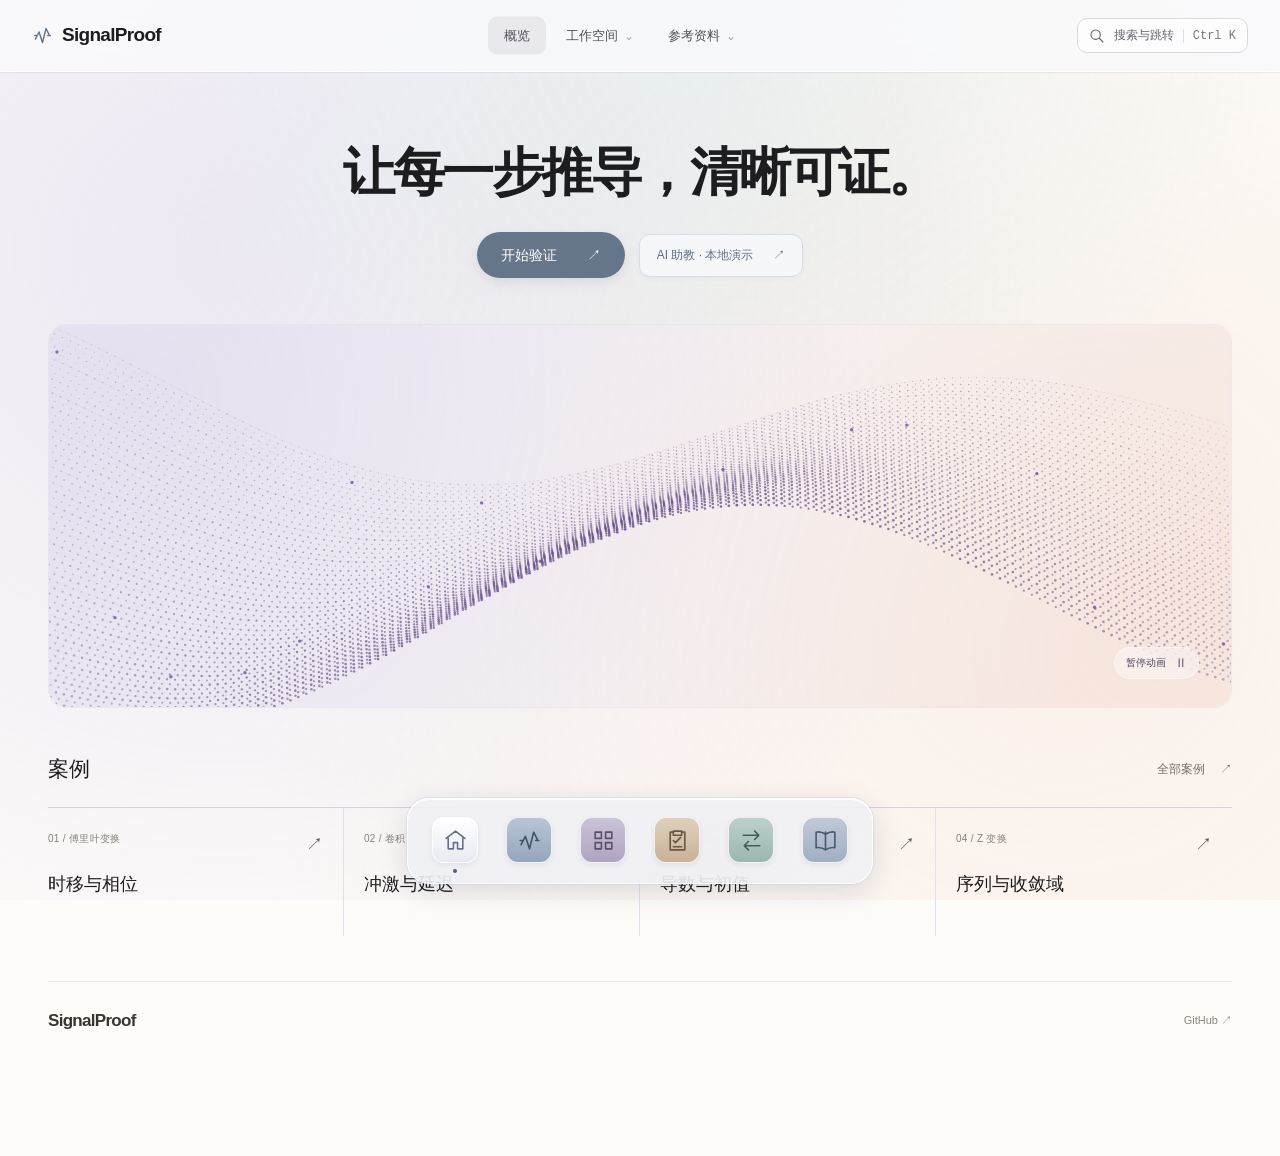
==== commit 54072a76: "Remove supplementary AI tutor interface copy" ====
--- a/index.html
+++ b/index.html
@@ -6,13 +6,13 @@
 <title>SignalProof · 让每一步推导清晰可证</title>
 <link rel="stylesheet" href="home.css?v=13">
 <script defer src="home.js?v=11"></script><script defer src="flow.js?v=9"></script><script defer src="local-preview.js"></script>
-<link rel="stylesheet" href="mac-ui.css?v=4"><script defer src="mac-ui.js?v=2"></script></head>
+<link rel="stylesheet" href="mac-ui.css?v=5"><script defer src="mac-ui.js?v=2"></script></head>
 <body>
 <canvas class="page-flow" data-flow="ambient" aria-hidden="true"></canvas>
 <a class="skip-link" href="#main">跳到主要内容</a>
 <header class="site-header"><a class="brand" href="index.html"><svg viewBox="0 0 32 32" aria-hidden="true"><path d="M2 18h6l5-12 6 21 5-14h6"/></svg>SignalProof</a><nav aria-label="主要导航"><a href="lab.html#cases">案例</a><a href="lab.html#transforms">变换表</a><a href="lab.html#tests">题库</a></nav><a class="nav-cta" href="lab.html#verify">进入工作台 <span aria-hidden="true">↗</span></a></header>
 <main id="main">
-<section class="intro"><h1>让每一步推导，<br class="mobile-break">清晰可证。</h1><div class="home-actions"><a class="primary" href="lab.html?case=ft-shift#verify">开始验证 <span aria-hidden="true">↗</span></a><a class="local-tutor-link" href="http://localhost:5080" target="_blank" rel="noopener noreferrer">AI 助教 · 本地演示 <span aria-hidden="true">↗</span></a><span class="local-tutor-note">先启动本机 C# 助教服务</span></div></section>
+<section class="intro"><h1>让每一步推导，<br class="mobile-break">清晰可证。</h1><div class="home-actions"><a class="primary" href="lab.html?case=ft-shift#verify">开始验证 <span aria-hidden="true">↗</span></a><a class="local-tutor-link" href="http://localhost:5080" target="_blank" rel="noopener noreferrer">AI 助教 · 本地演示 <span aria-hidden="true">↗</span></a></div></section>
 <section class="showcase" aria-label="交互粒子曲面动画">
 <div class="signal-art"><canvas class="signal-flow" data-flow="ribbon" aria-hidden="true"></canvas><svg class="wave-art" viewBox="0 0 830 460" fill="none" aria-hidden="true"><g stroke="currentColor" stroke-width=".8"><polyline points="0.0,139.2 4.6,141.8 9.2,144.4 13.8,147.0 18.4,149.7 23.0,152.3 27.6,154.9 32.2,157.6 36.8,160.2 41.4,162.8 46.0,165.4 50.6,167.9 55.2,170.5 59.8,173.0 64.4,175.4 69.0,177.8 73.6,180.2 78.2,182.5 82.8,184.8 87.4,186.9 92.0,189.0 96.6,191.1 101.2,193.0 105.8,194.9 110.4,196.6 115.0,198.3 119.6,199.9 124.2,201.3 128.8,202.6 133.4,203.8 138.0,204.9 142.6,205.8 147.2,206.5 151.8,207.2 156.4,207.6 161.0,207.9 165.6,208.0 170.2,207.9 174.8,207.7 179.4,207.3 184.0,206.6 188.6,205.8 193.2,204.7 197.8,203.5 202.4,202.0 207.0,200.3 211.6,198.4 216.2,196.3 220.8,193.9 225.4,191.3 230.0,188.5 234.6,185.5 239.2,182.3 243.8,178.9 248.4,175.3 253.0,171.4 257.6,167.4 262.2,163.2 266.8,158.9 271.4,154.3 276.0,149.7 280.6,144.9 285.2,139.9 289.8,134.9 294.4,129.8 299.0,124.6 303.6,119.4 308.2,114.1 312.8,108.8 317.4,103.5 322.0,98.3 326.6,93.0 331.2,87.9 335.8,82.8 340.4,77.9 345.0,73.0 349.6,68.4 354.2,63.8 358.8,59.5 363.4,55.4 368.0,51.5 372.6,47.8 377.2,44.4 381.8,41.3 386.4,38.5 391.0,35.9 395.6,33.7 400.2,31.7 404.8,30.1 409.4,28.9 414.0,27.9 418.6,27.3 423.2,27.1 427.8,27.1 432.4,27.6 437.0,28.3 441.6,29.4 446.2,30.8 450.8,32.5 455.4,34.5 460.0,36.8 464.6,39.4 469.2,42.2 473.8,45.3 478.4,48.7 483.0,52.2 487.6,56.0 492.2,59.9 496.8,64.0 501.4,68.3 506.0,72.7 510.6,77.2 515.2,81.8 519.8,86.5 524.4,91.2 529.0,96.0 533.6,100.8 538.2,105.6 542.8,110.3 547.4,115.1 552.0,119.8 556.6,124.5 561.2,129.0 565.8,133.5 570.4,137.9 575.0,142.2 579.6,146.4 584.2,150.4 588.8,154.3 593.4,158.0 598.0,161.7 602.6,165.1 607.2,168.4 611.8,171.5 616.4,174.4 621.0,177.2 625.6,179.8 630.2,182.2 634.8,184.5 639.4,186.6 644.0,188.5 648.6,190.2 653.2,191.7 657.8,193.1 662.4,194.3 667.0,195.4 671.6,196.3 676.2,197.0 680.8,197.5 685.4,198.0 690.0,198.2 694.6,198.3 699.2,198.3 703.8,198.1 708.4,197.8 713.0,197.4 717.6,196.8 722.2,196.1 726.8,195.3 731.4,194.4 736.0,193.4 740.6,192.2 745.2,191.0 749.8,189.6 754.4,188.2 759.0,186.7 763.6,185.0 768.2,183.3 772.8,181.5 777.4,179.7 782.0,177.7 786.6,175.7 791.2,173.6 795.8,171.5 800.4,169.3 805.0,167.1 809.6,164.8 814.2,162.4 818.8,160.1 823.4,157.7 828.0,155.2"/><polyline points="0.0,149.3 4.6,151.9 9.2,154.5 13.8,157.2 18.4,159.8 23.0,162.4 27.6,165.0 32.2,167.6 36.8,170.1 41.4,172.7 46.0,175.2 50.6,177.6 55.2,180.1 59.8,182.5 64.4,184.8 69.0,187.1 73.6,189.3 78.2,191.5 82.8,193.6 87.4,195.6 92.0,197.6 96.6,199.4 101.2,201.2 105.8,202.9 110.4,204.4 115.0,205.9 119.6,207.3 124.2,208.5 128.8,209.6 133.4,210.5 138.0,211.3 142.6,212.0 147.2,212.5 151.8,212.9 156.4,213.1 161.0,213.1 165.6,213.0 170.2,212.6 174.8,212.1 179.4,211.4 184.0,210.5 188.6,209.3 193.2,208.0 197.8,206.5 202.4,204.7 207.0,202.7 211.6,200.6 216.2,198.2 220.8,195.6 225.4,192.7 230.0,189.7 234.6,186.5 239.2,183.0 243.8,179.4 248.4,175.6 253.0,171.5 257.6,167.3 262.2,163.0 266.8,158.5 271.4,153.8 276.0,149.0 280.6,144.1 285.2,139.1 289.8,134.1 294.4,128.9 299.0,123.7 303.6,118.5 308.2,113.2 312.8,108.0 317.4,102.8 322.0,97.6 326.6,92.5 331.2,87.5 335.8,82.6 340.4,77.9 345.0,73.3 349.6,68.8 354.2,64.5 358.8,60.5 363.4,56.7 368.0,53.1 372.6,49.7 377.2,46.7 381.8,43.9 386.4,41.4 391.0,39.3 395.6,37.4 400.2,35.9 404.8,34.7 409.4,33.8 414.0,33.3 418.6,33.1 423.2,33.3 427.8,33.8 432.4,34.6 437.0,35.7 441.6,37.2 446.2,39.0 450.8,41.1 455.4,43.5 460.0,46.1 464.6,49.1 469.2,52.2 473.8,55.7 478.4,59.3 483.0,63.1 487.6,67.2 492.2,71.4 496.8,75.7 501.4,80.2 506.0,84.8 510.6,89.4 515.2,94.2 519.8,99.0 524.4,103.8 529.0,108.7 533.6,113.6 538.2,118.4 542.8,123.2 547.4,128.0 552.0,132.7 556.6,137.3 561.2,141.8 565.8,146.2 570.4,150.6 575.0,154.7 579.6,158.8 584.2,162.7 588.8,166.5 593.4,170.1 598.0,173.5 602.6,176.8 607.2,179.9 611.8,182.8 616.4,185.6 621.0,188.1 625.6,190.5 630.2,192.7 634.8,194.8 639.4,196.6 644.0,198.3 648.6,199.8 653.2,201.1 657.8,202.2 662.4,203.2 667.0,204.0 671.6,204.6 676.2,205.1 680.8,205.5 685.4,205.6 690.0,205.7 694.6,205.5 699.2,205.3 703.8,204.9 708.4,204.4 713.0,203.7 717.6,202.9 722.2,202.0 726.8,201.0 731.4,199.9 736.0,198.7 740.6,197.4 745.2,195.9 749.8,194.4 754.4,192.8 759.0,191.1 763.6,189.3 768.2,187.5 772.8,185.5 777.4,183.5 782.0,181.4 786.6,179.3 791.2,177.1 795.8,174.9 800.4,172.6 805.0,170.3 809.6,167.9 814.2,165.5 818.8,163.1 823.4,160.6 828.0,158.1"/><polyline points="0.0,159.4 4.6,162.0 9.2,164.6 13.8,167.2 18.4,169.8 23.0,172.4 27.6,174.9 32.2,177.4 36.8,179.9 41.4,182.4 46.0,184.8 50.6,187.2 55.2,189.5 59.8,191.8 64.4,194.0 69.0,196.2 73.6,198.3 78.2,200.3 82.8,202.2 87.4,204.1 92.0,205.9 96.6,207.5 101.2,209.1 105.8,210.6 110.4,211.9 115.0,213.2 119.6,214.3 124.2,215.3 128.8,216.2 133.4,216.9 138.0,217.5 142.6,217.9 147.2,218.2 151.8,218.3 156.4,218.2 161.0,218.0 165.6,217.5 170.2,216.9 174.8,216.1 179.4,215.1 184.0,213.9 188.6,212.5 193.2,210.9 197.8,209.1 202.4,207.1 207.0,204.9 211.6,202.5 216.2,199.8 220.8,197.0 225.4,193.9 230.0,190.6 234.6,187.2 239.2,183.5 243.8,179.7 248.4,175.7 253.0,171.5 257.6,167.1 262.2,162.6 266.8,158.0 271.4,153.3 276.0,148.4 280.6,143.4 285.2,138.4 289.8,133.3 294.4,128.1 299.0,122.9 303.6,117.7 308.2,112.6 312.8,107.4 317.4,102.3 322.0,97.3 326.6,92.3 331.2,87.5 335.8,82.8 340.4,78.2 345.0,73.9 349.6,69.7 354.2,65.7 358.8,61.9 363.4,58.4 368.0,55.2 372.6,52.2 377.2,49.5 381.8,47.1 386.4,45.0 391.0,43.2 395.6,41.7 400.2,40.6 404.8,39.8 409.4,39.4 414.0,39.3 418.6,39.5 423.2,40.1 427.8,41.0 432.4,42.2 437.0,43.7 441.6,45.6 446.2,47.8 450.8,50.2 455.4,53.0 460.0,56.0 464.6,59.3 469.2,62.8 473.8,66.5 478.4,70.4 483.0,74.5 487.6,78.8 492.2,83.2 496.8,87.8 501.4,92.4 506.0,97.2 510.6,102.0 515.2,106.9 519.8,111.8 524.4,116.7 529.0,121.6 533.6,126.5 538.2,131.4 542.8,136.2 547.4,140.9 552.0,145.6 556.6,150.2 561.2,154.6 565.8,159.0 570.4,163.2 575.0,167.2 579.6,171.2 584.2,174.9 588.8,178.5 593.4,182.0 598.0,185.2 602.6,188.3 607.2,191.2 611.8,193.9 616.4,196.5 621.0,198.8 625.6,201.0 630.2,203.0 634.8,204.7 639.4,206.4 644.0,207.8 648.6,209.0 653.2,210.1 657.8,211.0 662.4,211.7 667.0,212.3 671.6,212.7 676.2,212.9 680.8,213.0 685.4,213.0 690.0,212.8 694.6,212.4 699.2,211.9 703.8,211.3 708.4,210.6 713.0,209.7 717.6,208.7 722.2,207.7 726.8,206.4 731.4,205.1 736.0,203.7 740.6,202.2 745.2,200.6 749.8,198.9 754.4,197.1 759.0,195.3 763.6,193.4 768.2,191.4 772.8,189.3 777.4,187.2 782.0,185.0 786.6,182.8 791.2,180.5 795.8,178.1 800.4,175.8 805.0,173.4 809.6,170.9 814.2,168.4 818.8,166.0 823.4,163.5 828.0,161.0"/><polyline points="0.0,169.5 4.6,172.1 9.2,174.6 13.8,177.2 18.4,179.7 23.0,182.2 27.6,184.7 32.2,187.1 36.8,189.6 41.4,191.9 46.0,194.2 50.6,196.5 55.2,198.7 59.8,200.9 64.4,203.0 69.0,205.0 73.6,206.9 78.2,208.8 82.8,210.6 87.4,212.2 92.0,213.8 96.6,215.3 101.2,216.7 105.8,218.0 110.4,219.1 115.0,220.2 119.6,221.1 124.2,221.8 128.8,222.5 133.4,222.9 138.0,223.3 142.6,223.4 147.2,223.5 151.8,223.3 156.4,223.0 161.0,222.5 165.6,221.8 170.2,220.9 174.8,219.8 179.4,218.6 184.0,217.1 188.6,215.4 193.2,213.6 197.8,211.5 202.4,209.2 207.0,206.8 211.6,204.1 216.2,201.2 220.8,198.1 225.4,194.8 230.0,191.4 234.6,187.7 239.2,183.9 243.8,179.9 248.4,175.7 253.0,171.3 257.6,166.9 262.2,162.3 266.8,157.5 271.4,152.7 276.0,147.8 280.6,142.8 285.2,137.7 289.8,132.6 294.4,127.5 299.0,122.3 303.6,117.2 308.2,112.1 312.8,107.1 317.4,102.1 322.0,97.2 326.6,92.4 331.2,87.8 335.8,83.3 340.4,79.0 345.0,74.9 349.6,71.0 354.2,67.3 358.8,63.8 363.4,60.7 368.0,57.7 372.6,55.1 377.2,52.8 381.8,50.8 386.4,49.1 391.0,47.7 395.6,46.6 400.2,45.9 404.8,45.5 409.4,45.5 414.0,45.8 418.6,46.5 423.2,47.4 427.8,48.8 432.4,50.4 437.0,52.3 441.6,54.6 446.2,57.1 450.8,59.9 455.4,63.0 460.0,66.4 464.6,70.0 469.2,73.8 473.8,77.8 478.4,81.9 483.0,86.3 487.6,90.8 492.2,95.4 496.8,100.1 501.4,105.0 506.0,109.9 510.6,114.8 515.2,119.8 519.8,124.8 524.4,129.7 529.0,134.7 533.6,139.6 538.2,144.5 542.8,149.3 547.4,154.0 552.0,158.6 556.6,163.0 561.2,167.4 565.8,171.6 570.4,175.7 575.0,179.7 579.6,183.4 584.2,187.0 588.8,190.5 593.4,193.7 598.0,196.8 602.6,199.6 607.2,202.3 611.8,204.8 616.4,207.1 621.0,209.3 625.6,211.2 630.2,212.9 634.8,214.5 639.4,215.8 644.0,217.0 648.6,218.0 653.2,218.8 657.8,219.5 662.4,220.0 667.0,220.3 671.6,220.4 676.2,220.5 680.8,220.3 685.4,220.0 690.0,219.6 694.6,219.0 699.2,218.3 703.8,217.5 708.4,216.5 713.0,215.4 717.6,214.3 722.2,213.0 726.8,211.6 731.4,210.1 736.0,208.5 740.6,206.8 745.2,205.0 749.8,203.2 754.4,201.3 759.0,199.3 763.6,197.2 768.2,195.1 772.8,192.9 777.4,190.6 782.0,188.4 786.6,186.0 791.2,183.6 795.8,181.2 800.4,178.8 805.0,176.3 809.6,173.8 814.2,171.3 818.8,168.8 823.4,166.3 828.0,163.7"/><polyline points="0.0,179.5 4.6,182.1 9.2,184.6 13.8,187.1 18.4,189.5 23.0,192.0 27.6,194.4 32.2,196.7 36.8,199.0 41.4,201.3 46.0,203.5 50.6,205.6 55.2,207.7 59.8,209.7 64.4,211.7 69.0,213.5 73.6,215.3 78.2,217.0 82.8,218.6 87.4,220.1 92.0,221.5 96.6,222.8 101.2,224.0 105.8,225.0 110.4,226.0 115.0,226.8 119.6,227.5 124.2,228.0 128.8,228.4 133.4,228.6 138.0,228.7 142.6,228.6 147.2,228.4 151.8,228.0 156.4,227.4 161.0,226.6 165.6,225.7 170.2,224.5 174.8,223.2 179.4,221.7 184.0,220.0 188.6,218.0 193.2,215.9 197.8,213.6 202.4,211.1 207.0,208.4 211.6,205.5 216.2,202.4 220.8,199.1 225.4,195.6 230.0,191.9 234.6,188.1 239.2,184.1 243.8,179.9 248.4,175.6 253.0,171.1 257.6,166.5 262.2,161.8 266.8,157.0 271.4,152.1 276.0,147.2 280.6,142.2 285.2,137.1 289.8,132.0 294.4,126.9 299.0,121.9 303.6,116.8 308.2,111.9 312.8,107.0 317.4,102.2 322.0,97.5 326.6,92.9 331.2,88.5 335.8,84.2 340.4,80.2 345.0,76.4 349.6,72.7 354.2,69.4 358.8,66.3 363.4,63.4 368.0,60.9 372.6,58.6 377.2,56.7 381.8,55.0 386.4,53.7 391.0,52.8 395.6,52.1 400.2,51.8 404.8,51.9 409.4,52.3 414.0,53.0 418.6,54.0 423.2,55.4 427.8,57.1 432.4,59.2 437.0,61.5 441.6,64.1 446.2,67.0 450.8,70.2 455.4,73.6 460.0,77.2 464.6,81.1 469.2,85.2 473.8,89.5 478.4,93.9 483.0,98.5 487.6,103.1 492.2,108.0 496.8,112.8 501.4,117.8 506.0,122.8 510.6,127.8 515.2,132.9 519.8,137.9 524.4,142.9 529.0,147.9 533.6,152.8 538.2,157.6 542.8,162.4 547.4,167.0 552.0,171.5 556.6,175.9 561.2,180.2 565.8,184.3 570.4,188.2 575.0,192.0 579.6,195.6 584.2,199.0 588.8,202.2 593.4,205.2 598.0,208.1 602.6,210.8 607.2,213.2 611.8,215.5 616.4,217.5 621.0,219.4 625.6,221.1 630.2,222.6 634.8,223.9 639.4,225.0 644.0,225.9 648.6,226.7 653.2,227.2 657.8,227.6 662.4,227.9 667.0,227.9 671.6,227.9 676.2,227.6 680.8,227.2 685.4,226.7 690.0,226.0 694.6,225.2 699.2,224.3 703.8,223.3 708.4,222.1 713.0,220.8 717.6,219.5 722.2,218.0 726.8,216.4 731.4,214.7 736.0,213.0 740.6,211.1 745.2,209.2 749.8,207.2 754.4,205.1 759.0,203.0 763.6,200.8 768.2,198.6 772.8,196.3 777.4,194.0 782.0,191.6 786.6,189.1 791.2,186.7 795.8,184.2 800.4,181.7 805.0,179.2 809.6,176.7 814.2,174.1 818.8,171.6 823.4,169.0 828.0,166.5"/><polyline points="0.0,189.5 4.6,191.9 9.2,194.4 13.8,196.8 18.4,199.2 23.0,201.6 27.6,203.9 32.2,206.1 36.8,208.3 41.4,210.5 46.0,212.6 50.6,214.6 55.2,216.5 59.8,218.4 64.4,220.2 69.0,221.9 73.6,223.5 78.2,225.0 82.8,226.4 87.4,227.7 92.0,228.9 96.6,230.0 101.2,231.0 105.8,231.8 110.4,232.5 115.0,233.1 119.6,233.5 124.2,233.8 128.8,234.0 133.4,234.0 138.0,233.8 142.6,233.5 147.2,233.0 151.8,232.3 156.4,231.5 161.0,230.4 165.6,229.2 170.2,227.8 174.8,226.3 179.4,224.5 184.0,222.5 188.6,220.3 193.2,218.0 197.8,215.4 202.4,212.7 207.0,209.8 211.6,206.6 216.2,203.3 220.8,199.8 225.4,196.2 230.0,192.3 234.6,188.3 239.2,184.2 243.8,179.9 248.4,175.4 253.0,170.9 257.6,166.2 262.2,161.4 266.8,156.6 271.4,151.7 276.0,146.7 280.6,141.7 285.2,136.7 289.8,131.7 294.4,126.6 299.0,121.7 303.6,116.8 308.2,111.9 312.8,107.2 317.4,102.6 322.0,98.1 326.6,93.7 331.2,89.6 335.8,85.6 340.4,81.8 345.0,78.3 349.6,75.0 354.2,72.0 358.8,69.2 363.4,66.7 368.0,64.6 372.6,62.7 377.2,61.1 381.8,59.9 386.4,59.0 391.0,58.4 395.6,58.2 400.2,58.3 404.8,58.8 409.4,59.6 414.0,60.7 418.6,62.2 423.2,64.0 427.8,66.1 432.4,68.5 437.0,71.2 441.6,74.2 446.2,77.4 450.8,80.9 455.4,84.6 460.0,88.6 464.6,92.7 469.2,97.1 473.8,101.6 478.4,106.2 483.0,111.0 487.6,115.8 492.2,120.8 496.8,125.8 501.4,130.9 506.0,136.0 510.6,141.1 515.2,146.2 519.8,151.2 524.4,156.2 529.0,161.2 533.6,166.1 538.2,170.8 542.8,175.5 547.4,180.0 552.0,184.4 556.6,188.7 561.2,192.8 565.8,196.8 570.4,200.5 575.0,204.1 579.6,207.5 584.2,210.7 588.8,213.8 593.4,216.6 598.0,219.2 602.6,221.6 607.2,223.8 611.8,225.9 616.4,227.7 621.0,229.3 625.6,230.7 630.2,232.0 634.8,233.0 639.4,233.8 644.0,234.5 648.6,235.0 653.2,235.3 657.8,235.5 662.4,235.4 667.0,235.3 671.6,234.9 676.2,234.5 680.8,233.8 685.4,233.1 690.0,232.2 694.6,231.2 699.2,230.0 703.8,228.8 708.4,227.4 713.0,225.9 717.6,224.4 722.2,222.7 726.8,221.0 731.4,219.1 736.0,217.2 740.6,215.2 745.2,213.1 749.8,211.0 754.4,208.8 759.0,206.6 763.6,204.3 768.2,201.9 772.8,199.5 777.4,197.1 782.0,194.6 786.6,192.1 791.2,189.6 795.8,187.1 800.4,184.6 805.0,182.0 809.6,179.4 814.2,176.9 818.8,174.3 823.4,171.8 828.0,169.2"/><polyline points="0.0,199.3 4.6,201.7 9.2,204.1 13.8,206.4 18.4,208.7 23.0,211.0 27.6,213.2 32.2,215.3 36.8,217.4 41.4,219.4 46.0,221.4 50.6,223.3 55.2,225.0 59.8,226.8 64.4,228.4 69.0,229.9 73.6,231.3 78.2,232.7 82.8,233.9 87.4,235.0 92.0,236.0 96.6,236.9 101.2,237.6 105.8,238.2 110.4,238.7 115.0,239.1 119.6,239.3 124.2,239.3 128.8,239.2 133.4,239.0 138.0,238.6 142.6,238.0 147.2,237.3 151.8,236.3 156.4,235.2 161.0,234.0 165.6,232.5 170.2,230.9 174.8,229.0 179.4,227.0 184.0,224.8 188.6,222.4 193.2,219.8 197.8,217.0 202.4,214.1 207.0,210.9 211.6,207.6 216.2,204.1 220.8,200.4 225.4,196.6 230.0,192.6 234.6,188.5 239.2,184.2 243.8,179.8 248.4,175.3 253.0,170.6 257.6,165.9 262.2,161.1 266.8,156.2 271.4,151.3 276.0,146.4 280.6,141.4 285.2,136.4 289.8,131.5 294.4,126.6 299.0,121.7 303.6,117.0 308.2,112.3 312.8,107.8 317.4,103.3 322.0,99.1 326.6,95.0 331.2,91.1 335.8,87.4 340.4,84.0 345.0,80.7 349.6,77.8 354.2,75.1 358.8,72.7 363.4,70.6 368.0,68.8 372.6,67.3 377.2,66.2 381.8,65.4 386.4,64.9 391.0,64.7 395.6,64.9 400.2,65.5 404.8,66.3 409.4,67.5 414.0,69.1 418.6,70.9 423.2,73.1 427.8,75.6 432.4,78.4 437.0,81.4 441.6,84.7 446.2,88.3 450.8,92.1 455.4,96.1 460.0,100.3 464.6,104.8 469.2,109.3 473.8,114.0 478.4,118.9 483.0,123.8 487.6,128.8 492.2,133.9 496.8,139.0 501.4,144.2 506.0,149.4 510.6,154.5 515.2,159.6 519.8,164.7 524.4,169.6 529.0,174.5 533.6,179.4 538.2,184.0 542.8,188.6 547.4,193.0 552.0,197.3 556.6,201.4 561.2,205.4 565.8,209.1 570.4,212.7 575.0,216.1 579.6,219.3 584.2,222.3 588.8,225.1 593.4,227.7 598.0,230.0 602.6,232.2 607.2,234.2 611.8,235.9 616.4,237.5 621.0,238.9 625.6,240.0 630.2,241.0 634.8,241.8 639.4,242.4 644.0,242.8 648.6,243.0 653.2,243.0 657.8,242.9 662.4,242.7 667.0,242.2 671.6,241.7 676.2,241.0 680.8,240.1 685.4,239.1 690.0,238.0 694.6,236.8 699.2,235.4 703.8,234.0 708.4,232.4 713.0,230.8 717.6,229.0 722.2,227.2 726.8,225.3 731.4,223.3 736.0,221.2 740.6,219.0 745.2,216.8 749.8,214.6 754.4,212.3 759.0,209.9 763.6,207.5 768.2,205.1 772.8,202.6 777.4,200.1 782.0,197.6 786.6,195.0 791.2,192.5 795.8,189.9 800.4,187.3 805.0,184.7 809.6,182.2 814.2,179.6 818.8,177.0 823.4,174.5 828.0,172.0"/><polyline points="0.0,209.0 4.6,211.4 9.2,213.7 13.8,215.9 18.4,218.1 23.0,220.3 27.6,222.3 32.2,224.4 36.8,226.3 41.4,228.2 46.0,230.0 50.6,231.7 55.2,233.3 59.8,234.9 64.4,236.3 69.0,237.7 73.6,238.9 78.2,240.0 82.8,241.1 87.4,242.0 92.0,242.7 96.6,243.4 101.2,243.9 105.8,244.3 110.4,244.6 115.0,244.7 119.6,244.7 124.2,244.5 128.8,244.2 133.4,243.7 138.0,243.0 142.6,242.2 147.2,241.2 151.8,240.0 156.4,238.7 161.0,237.2 165.6,235.5 170.2,233.6 174.8,231.5 179.4,229.3 184.0,226.8 188.6,224.2 193.2,221.4 197.8,218.4 202.4,215.3 207.0,211.9 211.6,208.4 216.2,204.7 220.8,200.9 225.4,196.9 230.0,192.8 234.6,188.6 239.2,184.2 243.8,179.7 248.4,175.1 253.0,170.4 257.6,165.6 262.2,160.8 266.8,156.0 271.4,151.1 276.0,146.2 280.6,141.3 285.2,136.4 289.8,131.6 294.4,126.8 299.0,122.1 303.6,117.5 308.2,113.0 312.8,108.7 317.4,104.5 322.0,100.5 326.6,96.7 331.2,93.1 335.8,89.7 340.4,86.6 345.0,83.7 349.6,81.1 354.2,78.8 358.8,76.7 363.4,75.0 368.0,73.6 372.6,72.6 377.2,71.8 381.8,71.4 386.4,71.3 391.0,71.6 395.6,72.2 400.2,73.2 404.8,74.5 409.4,76.1 414.0,78.0 418.6,80.2 423.2,82.8 427.8,85.6 432.4,88.8 437.0,92.2 441.6,95.8 446.2,99.7 450.8,103.8 455.4,108.1 460.0,112.5 464.6,117.2 469.2,121.9 473.8,126.8 478.4,131.9 483.0,136.9 487.6,142.1 492.2,147.3 496.8,152.5 501.4,157.7 506.0,162.9 510.6,168.0 515.2,173.1 519.8,178.1 524.4,183.1 529.0,187.9 533.6,192.6 538.2,197.2 542.8,201.7 547.4,205.9 552.0,210.1 556.6,214.0 561.2,217.8 565.8,221.3 570.4,224.7 575.0,227.9 579.6,230.8 584.2,233.6 588.8,236.2 593.4,238.5 598.0,240.6 602.6,242.5 607.2,244.2 611.8,245.7 616.4,247.0 621.0,248.1 625.6,249.0 630.2,249.7 634.8,250.2 639.4,250.5 644.0,250.7 648.6,250.6 653.2,250.4 657.8,250.1 662.4,249.6 667.0,248.9 671.6,248.1 676.2,247.1 680.8,246.0 685.4,244.8 690.0,243.5 694.6,242.1 699.2,240.5 703.8,238.9 708.4,237.1 713.0,235.3 717.6,233.4 722.2,231.4 726.8,229.3 731.4,227.2 736.0,224.9 740.6,222.7 745.2,220.4 749.8,218.0 754.4,215.6 759.0,213.1 763.6,210.6 768.2,208.1 772.8,205.6 777.4,203.0 782.0,200.4 786.6,197.8 791.2,195.2 795.8,192.6 800.4,190.0 805.0,187.4 809.6,184.9 814.2,182.3 818.8,179.8 823.4,177.3 828.0,174.8"/><polyline points="0.0,218.6 4.6,220.9 9.2,223.1 13.8,225.2 18.4,227.3 23.0,229.3 27.6,231.3 32.2,233.2 36.8,235.0 41.4,236.7 46.0,238.3 50.6,239.9 55.2,241.4 59.8,242.7 64.4,244.0 69.0,245.1 73.6,246.2 78.2,247.1 82.8,247.9 87.4,248.6 92.0,249.2 96.6,249.6 101.2,250.0 105.8,250.1 110.4,250.2 115.0,250.0 119.6,249.8 124.2,249.4 128.8,248.8 133.4,248.0 138.0,247.1 142.6,246.1 147.2,244.8 151.8,243.4 156.4,241.9 161.0,240.1 165.6,238.2 170.2,236.0 174.8,233.8 179.4,231.3 184.0,228.6 188.6,225.8 193.2,222.8 197.8,219.6 202.4,216.3 207.0,212.8 211.6,209.1 216.2,205.3 220.8,201.3 225.4,197.2 230.0,193.0 234.6,188.6 239.2,184.2 243.8,179.6 248.4,175.0 253.0,170.3 257.6,165.5 262.2,160.7 266.8,155.9 271.4,151.0 276.0,146.2 280.6,141.4 285.2,136.6 289.8,131.9 294.4,127.3 299.0,122.8 303.6,118.4 308.2,114.1 312.8,110.0 317.4,106.1 322.0,102.4 326.6,98.8 331.2,95.5 335.8,92.5 340.4,89.7 345.0,87.2 349.6,84.9 354.2,83.0 358.8,81.4 363.4,80.0 368.0,79.0 372.6,78.4 377.2,78.1 381.8,78.1 386.4,78.4 391.0,79.1 395.6,80.1 400.2,81.5 404.8,83.2 409.4,85.2 414.0,87.5 418.6,90.1 423.2,93.0 427.8,96.2 432.4,99.7 437.0,103.4 441.6,107.3 446.2,111.5 450.8,115.9 455.4,120.4 460.0,125.1 464.6,129.9 469.2,134.9 473.8,140.0 478.4,145.1 483.0,150.3 487.6,155.6 492.2,160.8 496.8,166.1 501.4,171.3 506.0,176.5 510.6,181.6 515.2,186.7 519.8,191.7 524.4,196.5 529.0,201.3 533.6,205.9 538.2,210.3 542.8,214.6 547.4,218.7 552.0,222.7 556.6,226.4 561.2,230.0 565.8,233.3 570.4,236.5 575.0,239.4 579.6,242.1 584.2,244.7 588.8,246.9 593.4,249.0 598.0,250.9 602.6,252.5 607.2,254.0 611.8,255.2 616.4,256.2 621.0,257.0 625.6,257.6 630.2,258.0 634.8,258.3 639.4,258.3 644.0,258.2 648.6,257.9 653.2,257.5 657.8,256.8 662.4,256.1 667.0,255.2 671.6,254.1 676.2,253.0 680.8,251.6 685.4,250.2 690.0,248.7 694.6,247.1 699.2,245.3 703.8,243.5 708.4,241.6 713.0,239.5 717.6,237.5 722.2,235.3 726.8,233.1 731.4,230.8 736.0,228.5 740.6,226.1 745.2,223.7 749.8,221.2 754.4,218.7 759.0,216.1 763.6,213.6 768.2,211.0 772.8,208.4 777.4,205.8 782.0,203.2 786.6,200.5 791.2,197.9 795.8,195.3 800.4,192.7 805.0,190.1 809.6,187.6 814.2,185.0 818.8,182.5 823.4,180.1 828.0,177.6"/><polyline points="0.0,228.0 4.6,230.2 9.2,232.3 13.8,234.3 18.4,236.3 23.0,238.2 27.6,240.0 32.2,241.7 36.8,243.4 41.4,245.0 46.0,246.4 50.6,247.8 55.2,249.1 59.8,250.3 64.4,251.4 69.0,252.3 73.6,253.2 78.2,253.9 82.8,254.5 87.4,255.0 92.0,255.3 96.6,255.6 101.2,255.6 105.8,255.6 110.4,255.4 115.0,255.0 119.6,254.5 124.2,253.9 128.8,253.1 133.4,252.1 138.0,251.0 142.6,249.7 147.2,248.2 151.8,246.6 156.4,244.7 161.0,242.8 165.6,240.6 170.2,238.3 174.8,235.8 179.4,233.1 184.0,230.2 188.6,227.2 193.2,224.0 197.8,220.7 202.4,217.2 207.0,213.5 211.6,209.7 216.2,205.7 220.8,201.7 225.4,197.4 230.0,193.1 234.6,188.7 239.2,184.2 243.8,179.6 248.4,174.9 253.0,170.2 257.6,165.5 262.2,160.7 266.8,155.9 271.4,151.2 276.0,146.4 280.6,141.8 285.2,137.1 289.8,132.6 294.4,128.2 299.0,123.8 303.6,119.7 308.2,115.6 312.8,111.8 317.4,108.1 322.0,104.7 326.6,101.5 331.2,98.5 335.8,95.8 340.4,93.4 345.0,91.2 349.6,89.3 354.2,87.8 358.8,86.6 363.4,85.6 368.0,85.1 372.6,84.8 377.2,84.9 381.8,85.3 386.4,86.1 391.0,87.2 395.6,88.6 400.2,90.4 404.8,92.4 409.4,94.8 414.0,97.5 418.6,100.5 423.2,103.8 427.8,107.3 432.4,111.1 437.0,115.1 441.6,119.3 446.2,123.7 450.8,128.3 455.4,133.1 460.0,138.0 464.6,143.0 469.2,148.2 473.8,153.4 478.4,158.6 483.0,163.9 487.6,169.2 492.2,174.5 496.8,179.8 501.4,185.0 506.0,190.2 510.6,195.3 515.2,200.3 519.8,205.2 524.4,209.9 529.0,214.5 533.6,219.0 538.2,223.3 542.8,227.4 547.4,231.4 552.0,235.1 556.6,238.7 561.2,242.0 565.8,245.1 570.4,248.0 575.0,250.7 579.6,253.2 584.2,255.4 588.8,257.4 593.4,259.2 598.0,260.8 602.6,262.2 607.2,263.3 611.8,264.3 616.4,265.0 621.0,265.5 625.6,265.9 630.2,266.0 634.8,266.0 639.4,265.8 644.0,265.4 648.6,264.8 653.2,264.1 657.8,263.3 662.4,262.3 667.0,261.1 671.6,259.8 676.2,258.4 680.8,256.9 685.4,255.3 690.0,253.6 694.6,251.7 699.2,249.8 703.8,247.8 708.4,245.7 713.0,243.5 717.6,241.3 722.2,239.0 726.8,236.7 731.4,234.3 736.0,231.8 740.6,229.3 745.2,226.8 749.8,224.2 754.4,221.6 759.0,219.0 763.6,216.4 768.2,213.8 772.8,211.1 777.4,208.5 782.0,205.8 786.6,203.2 791.2,200.6 795.8,198.0 800.4,195.4 805.0,192.8 809.6,190.3 814.2,187.8 818.8,185.3 823.4,182.9 828.0,180.5"/><polyline points="0.0,237.3 4.6,239.4 9.2,241.3 13.8,243.2 18.4,245.1 23.0,246.8 27.6,248.5 32.2,250.1 36.8,251.6 41.4,253.0 46.0,254.3 50.6,255.5 55.2,256.6 59.8,257.6 64.4,258.4 69.0,259.2 73.6,259.8 78.2,260.4 82.8,260.8 87.4,261.0 92.0,261.2 96.6,261.2 101.2,261.0 105.8,260.7 110.4,260.3 115.0,259.7 119.6,259.0 124.2,258.1 128.8,257.1 133.4,255.9 138.0,254.5 142.6,253.0 147.2,251.3 151.8,249.4 156.4,247.4 161.0,245.2 165.6,242.8 170.2,240.3 174.8,237.6 179.4,234.7 184.0,231.7 188.6,228.5 193.2,225.1 197.8,221.6 202.4,217.9 207.0,214.1 211.6,210.2 216.2,206.1 220.8,202.0 225.4,197.7 230.0,193.3 234.6,188.8 239.2,184.3 243.8,179.7 248.4,175.0 253.0,170.3 257.6,165.6 262.2,160.9 266.8,156.2 271.4,151.6 276.0,147.0 280.6,142.4 285.2,138.0 289.8,133.6 294.4,129.4 299.0,125.3 303.6,121.3 308.2,117.6 312.8,114.0 317.4,110.7 322.0,107.5 326.6,104.6 331.2,102.0 335.8,99.7 340.4,97.6 345.0,95.8 349.6,94.3 354.2,93.2 358.8,92.3 363.4,91.8 368.0,91.7 372.6,91.8 377.2,92.3 381.8,93.2 386.4,94.3 391.0,95.8 395.6,97.7 400.2,99.8 404.8,102.3 409.4,105.0 414.0,108.1 418.6,111.4 423.2,115.0 427.8,118.9 432.4,122.9 437.0,127.2 441.6,131.7 446.2,136.4 450.8,141.2 455.4,146.2 460.0,151.2 464.6,156.4 469.2,161.7 473.8,167.0 478.4,172.3 483.0,177.7 487.6,183.0 492.2,188.3 496.8,193.6 501.4,198.8 506.0,203.9 510.6,209.0 515.2,213.9 519.8,218.6 524.4,223.3 529.0,227.7 533.6,232.0 538.2,236.2 542.8,240.1 547.4,243.8 552.0,247.4 556.6,250.7 561.2,253.8 565.8,256.6 570.4,259.3 575.0,261.7 579.6,263.9 584.2,265.9 588.8,267.6 593.4,269.1 598.0,270.4 602.6,271.5 607.2,272.4 611.8,273.0 616.4,273.5 621.0,273.7 625.6,273.8 630.2,273.7 634.8,273.3 639.4,272.9 644.0,272.2 648.6,271.4 653.2,270.4 657.8,269.3 662.4,268.1 667.0,266.7 671.6,265.2 676.2,263.6 680.8,261.9 685.4,260.1 690.0,258.1 694.6,256.1 699.2,254.0 703.8,251.8 708.4,249.6 713.0,247.3 717.6,244.9 722.2,242.5 726.8,240.0 731.4,237.5 736.0,235.0 740.6,232.4 745.2,229.8 749.8,227.1 754.4,224.5 759.0,221.8 763.6,219.1 768.2,216.5 772.8,213.8 777.4,211.1 782.0,208.5 786.6,205.8 791.2,203.2 795.8,200.6 800.4,198.1 805.0,195.5 809.6,193.0 814.2,190.6 818.8,188.2 823.4,185.8 828.0,183.5"/><polyline points="0.0,246.4 4.6,248.3 9.2,250.2 13.8,251.9 18.4,253.6 23.0,255.2 27.6,256.7 32.2,258.2 36.8,259.5 41.4,260.7 46.0,261.8 50.6,262.8 55.2,263.8 59.8,264.6 64.4,265.2 69.0,265.8 73.6,266.2 78.2,266.5 82.8,266.7 87.4,266.8 92.0,266.7 96.6,266.5 101.2,266.1 105.8,265.6 110.4,264.9 115.0,264.1 119.6,263.2 124.2,262.1 128.8,260.8 133.4,259.4 138.0,257.8 142.6,256.0 147.2,254.1 151.8,252.0 156.4,249.8 161.0,247.4 165.6,244.8 170.2,242.1 174.8,239.2 179.4,236.1 184.0,232.9 188.6,229.6 193.2,226.1 197.8,222.4 202.4,218.6 207.0,214.7 211.6,210.7 216.2,206.5 220.8,202.3 225.4,197.9 230.0,193.5 234.6,189.0 239.2,184.5 243.8,179.9 248.4,175.3 253.0,170.6 257.6,166.0 262.2,161.4 266.8,156.8 271.4,152.2 276.0,147.8 280.6,143.4 285.2,139.1 289.8,135.0 294.4,131.0 299.0,127.1 303.6,123.5 308.2,120.0 312.8,116.7 317.4,113.7 322.0,110.9 326.6,108.3 331.2,106.1 335.8,104.1 340.4,102.4 345.0,101.0 349.6,99.9 354.2,99.1 358.8,98.7 363.4,98.6 368.0,98.9 372.6,99.4 377.2,100.3 381.8,101.6 386.4,103.2 391.0,105.1 395.6,107.3 400.2,109.8 404.8,112.6 409.4,115.8 414.0,119.2 418.6,122.8 423.2,126.7 427.8,130.9 432.4,135.2 437.0,139.8 441.6,144.5 446.2,149.4 450.8,154.4 455.4,159.5 460.0,164.7 464.6,170.0 469.2,175.4 473.8,180.8 478.4,186.2 483.0,191.6 487.6,196.9 492.2,202.2 496.8,207.5 501.4,212.6 506.0,217.7 510.6,222.6 515.2,227.4 519.8,232.0 524.4,236.5 529.0,240.8 533.6,244.9 538.2,248.8 542.8,252.6 547.4,256.1 552.0,259.4 556.6,262.4 561.2,265.3 565.8,267.9 570.4,270.2 575.0,272.4 579.6,274.3 584.2,276.0 588.8,277.4 593.4,278.7 598.0,279.7 602.6,280.5 607.2,281.0 611.8,281.4 616.4,281.6 621.0,281.5 625.6,281.3 630.2,280.9 634.8,280.3 639.4,279.6 644.0,278.7 648.6,277.6 653.2,276.4 657.8,275.1 662.4,273.6 667.0,272.0 671.6,270.3 676.2,268.5 680.8,266.5 685.4,264.5 690.0,262.4 694.6,260.2 699.2,258.0 703.8,255.6 708.4,253.2 713.0,250.8 717.6,248.3 722.2,245.8 726.8,243.2 731.4,240.6 736.0,237.9 740.6,235.3 745.2,232.6 749.8,229.9 754.4,227.2 759.0,224.5 763.6,221.8 768.2,219.1 772.8,216.4 777.4,213.7 782.0,211.1 786.6,208.5 791.2,205.9 795.8,203.3 800.4,200.8 805.0,198.3 809.6,195.8 814.2,193.4 818.8,191.1 823.4,188.8 828.0,186.6"/><polyline points="0.0,255.3 4.6,257.1 9.2,258.8 13.8,260.4 18.4,261.9 23.0,263.4 27.6,264.7 32.2,266.0 36.8,267.1 41.4,268.2 46.0,269.1 50.6,269.9 55.2,270.7 59.8,271.3 64.4,271.7 69.0,272.1 73.6,272.3 78.2,272.4 82.8,272.4 87.4,272.2 92.0,271.9 96.6,271.5 101.2,270.9 105.8,270.1 110.4,269.3 115.0,268.2 119.6,267.1 124.2,265.7 128.8,264.2 133.4,262.6 138.0,260.8 142.6,258.8 147.2,256.7 151.8,254.4 156.4,252.0 161.0,249.4 165.6,246.6 170.2,243.7 174.8,240.6 179.4,237.4 184.0,234.1 188.6,230.6 193.2,226.9 197.8,223.2 202.4,219.3 207.0,215.3 211.6,211.2 216.2,206.9 220.8,202.6 225.4,198.3 230.0,193.8 234.6,189.3 239.2,184.8 243.8,180.2 248.4,175.7 253.0,171.1 257.6,166.6 262.2,162.1 266.8,157.6 271.4,153.2 276.0,148.9 280.6,144.7 285.2,140.7 289.8,136.8 294.4,133.0 299.0,129.4 303.6,126.0 308.2,122.8 312.8,119.9 317.4,117.2 322.0,114.7 326.6,112.5 331.2,110.6 335.8,109.0 340.4,107.7 345.0,106.7 349.6,106.0 354.2,105.7 358.8,105.7 363.4,106.0 368.0,106.6 372.6,107.6 377.2,108.9 381.8,110.6 386.4,112.6 391.0,114.9 395.6,117.4 400.2,120.3 404.8,123.5 409.4,127.0 414.0,130.7 418.6,134.7 423.2,138.9 427.8,143.3 432.4,147.9 437.0,152.7 441.6,157.6 446.2,162.7 450.8,167.9 455.4,173.1 460.0,178.5 464.6,183.9 469.2,189.3 473.8,194.8 478.4,200.2 483.0,205.6 487.6,210.9 492.2,216.2 496.8,221.3 501.4,226.4 506.0,231.4 510.6,236.2 515.2,240.8 519.8,245.3 524.4,249.6 529.0,253.7 533.6,257.6 538.2,261.3 542.8,264.8 547.4,268.1 552.0,271.1 556.6,273.9 561.2,276.5 565.8,278.8 570.4,280.9 575.0,282.7 579.6,284.4 584.2,285.7 588.8,286.9 593.4,287.8 598.0,288.5 602.6,289.0 607.2,289.3 611.8,289.4 616.4,289.3 621.0,288.9 625.6,288.4 630.2,287.8 634.8,286.9 639.4,285.9 644.0,284.8 648.6,283.4 653.2,282.0 657.8,280.4 662.4,278.7 667.0,276.9 671.6,275.0 676.2,273.0 680.8,270.9 685.4,268.7 690.0,266.4 694.6,264.1 699.2,261.7 703.8,259.2 708.4,256.7 713.0,254.1 717.6,251.5 722.2,248.8 726.8,246.2 731.4,243.5 736.0,240.8 740.6,238.0 745.2,235.3 749.8,232.6 754.4,229.8 759.0,227.1 763.6,224.4 768.2,221.7 772.8,219.0 777.4,216.3 782.0,213.7 786.6,211.1 791.2,208.5 795.8,206.0 800.4,203.5 805.0,201.1 809.6,198.7 814.2,196.4 818.8,194.1 823.4,192.0 828.0,189.8"/><polyline points="0.0,264.0 4.6,265.6 9.2,267.2 13.8,268.6 18.4,270.0 23.0,271.3 27.6,272.5 32.2,273.5 36.8,274.5 41.4,275.4 46.0,276.1 50.6,276.7 55.2,277.3 59.8,277.7 64.4,277.9 69.0,278.1 73.6,278.1 78.2,278.0 82.8,277.7 87.4,277.3 92.0,276.8 96.6,276.2 101.2,275.4 105.8,274.4 110.4,273.3 115.0,272.1 119.6,270.7 124.2,269.1 128.8,267.4 133.4,265.6 138.0,263.5 142.6,261.4 147.2,259.1 151.8,256.6 156.4,254.0 161.0,251.2 165.6,248.3 170.2,245.2 174.8,242.0 179.4,238.6 184.0,235.1 188.6,231.5 193.2,227.7 197.8,223.9 202.4,219.9 207.0,215.8 211.6,211.7 216.2,207.4 220.8,203.1 225.4,198.7 230.0,194.3 234.6,189.8 239.2,185.3 243.8,180.8 248.4,176.3 253.0,171.8 257.6,167.4 262.2,163.0 266.8,158.7 271.4,154.5 276.0,150.4 280.6,146.5 285.2,142.6 289.8,139.0 294.4,135.5 299.0,132.2 303.6,129.1 308.2,126.2 312.8,123.6 317.4,121.2 322.0,119.1 326.6,117.3 331.2,115.8 335.8,114.6 340.4,113.6 345.0,113.1 349.6,112.8 354.2,112.8 358.8,113.2 363.4,114.0 368.0,115.0 372.6,116.4 377.2,118.1 381.8,120.2 386.4,122.5 391.0,125.2 395.6,128.1 400.2,131.4 404.8,134.9 409.4,138.7 414.0,142.7 418.6,147.0 423.2,151.4 427.8,156.1 432.4,160.9 437.0,165.9 441.6,171.0 446.2,176.3 450.8,181.6 455.4,187.0 460.0,192.4 464.6,197.9 469.2,203.4 473.8,208.8 478.4,214.3 483.0,219.6 487.6,224.9 492.2,230.1 496.8,235.2 501.4,240.1 506.0,245.0 510.6,249.6 515.2,254.1 519.8,258.4 524.4,262.5 529.0,266.4 533.6,270.1 538.2,273.5 542.8,276.8 547.4,279.8 552.0,282.5 556.6,285.1 561.2,287.3 565.8,289.4 570.4,291.2 575.0,292.7 579.6,294.1 584.2,295.1 588.8,296.0 593.4,296.6 598.0,297.0 602.6,297.2 607.2,297.2 611.8,297.0 616.4,296.6 621.0,296.0 625.6,295.2 630.2,294.3 634.8,293.1 639.4,291.9 644.0,290.5 648.6,288.9 653.2,287.3 657.8,285.5 662.4,283.5 667.0,281.5 671.6,279.4 676.2,277.2 680.8,274.9 685.4,272.6 690.0,270.1 694.6,267.6 699.2,265.1 703.8,262.5 708.4,259.9 713.0,257.2 717.6,254.5 722.2,251.8 726.8,249.0 731.4,246.2 736.0,243.5 740.6,240.7 745.2,237.9 749.8,235.1 754.4,232.4 759.0,229.6 763.6,226.9 768.2,224.2 772.8,221.5 777.4,218.9 782.0,216.3 786.6,213.7 791.2,211.2 795.8,208.7 800.4,206.3 805.0,204.0 809.6,201.7 814.2,199.4 818.8,197.3 823.4,195.2 828.0,193.2"/><polyline points="0.0,272.4 4.6,273.9 9.2,275.3 13.8,276.6 18.4,277.8 23.0,278.9 27.6,279.9 32.2,280.8 36.8,281.6 41.4,282.3 46.0,282.8 50.6,283.3 55.2,283.6 59.8,283.8 64.4,283.8 69.0,283.8 73.6,283.6 78.2,283.2 82.8,282.8 87.4,282.2 92.0,281.4 96.6,280.6 101.2,279.5 105.8,278.4 110.4,277.1 115.0,275.6 119.6,274.0 124.2,272.3 128.8,270.4 133.4,268.3 138.0,266.1 142.6,263.7 147.2,261.2 151.8,258.6 156.4,255.8 161.0,252.9 165.6,249.8 170.2,246.6 174.8,243.2 179.4,239.7 184.0,236.1 188.6,232.4 193.2,228.5 197.8,224.6 202.4,220.5 207.0,216.4 211.6,212.2 216.2,207.9 220.8,203.6 225.4,199.2 230.0,194.8 234.6,190.4 239.2,186.0 243.8,181.6 248.4,177.2 253.0,172.8 257.6,168.6 262.2,164.3 266.8,160.2 271.4,156.2 276.0,152.3 280.6,148.6 285.2,145.0 289.8,141.6 294.4,138.4 299.0,135.4 303.6,132.6 308.2,130.1 312.8,127.8 317.4,125.8 322.0,124.1 326.6,122.6 331.2,121.5 335.8,120.7 340.4,120.2 345.0,120.0 349.6,120.1 354.2,120.6 358.8,121.4 363.4,122.5 368.0,124.0 372.6,125.7 377.2,127.9 381.8,130.3 386.4,133.0 391.0,136.0 395.6,139.3 400.2,142.9 404.8,146.8 409.4,150.8 414.0,155.2 418.6,159.7 423.2,164.4 427.8,169.3 432.4,174.3 437.0,179.5 441.6,184.7 446.2,190.1 450.8,195.6 455.4,201.0 460.0,206.5 464.6,212.0 469.2,217.5 473.8,223.0 478.4,228.4 483.0,233.7 487.6,238.9 492.2,244.0 496.8,249.0 501.4,253.8 506.0,258.4 510.6,262.9 515.2,267.2 519.8,271.3 524.4,275.2 529.0,278.9 533.6,282.3 538.2,285.5 542.8,288.5 547.4,291.2 552.0,293.7 556.6,295.9 561.2,297.9 565.8,299.6 570.4,301.1 575.0,302.4 579.6,303.4 584.2,304.1 588.8,304.7 593.4,305.0 598.0,305.1 602.6,305.0 607.2,304.7 611.8,304.2 616.4,303.5 621.0,302.6 625.6,301.6 630.2,300.4 634.8,299.0 639.4,297.5 644.0,295.8 648.6,294.1 653.2,292.2 657.8,290.1 662.4,288.0 667.0,285.8 671.6,283.5 676.2,281.1 680.8,278.7 685.4,276.2 690.0,273.6 694.6,271.0 699.2,268.3 703.8,265.6 708.4,262.9 713.0,260.1 717.6,257.3 722.2,254.5 726.8,251.7 731.4,248.9 736.0,246.0 740.6,243.2 745.2,240.4 749.8,237.6 754.4,234.9 759.0,232.1 763.6,229.4 768.2,226.7 772.8,224.1 777.4,221.5 782.0,218.9 786.6,216.4 791.2,214.0 795.8,211.6 800.4,209.2 805.0,207.0 809.6,204.8 814.2,202.6 818.8,200.6 823.4,198.6 828.0,196.7"/><polyline points="0.0,280.7 4.6,282.0 9.2,283.2 13.8,284.4 18.4,285.4 23.0,286.3 27.6,287.1 32.2,287.8 36.8,288.4 41.4,288.9 46.0,289.3 50.6,289.5 55.2,289.6 59.8,289.6 64.4,289.4 69.0,289.2 73.6,288.8 78.2,288.2 82.8,287.6 87.4,286.7 92.0,285.8 96.6,284.7 101.2,283.5 105.8,282.1 110.4,280.6 115.0,278.9 119.6,277.1 124.2,275.2 128.8,273.1 133.4,270.8 138.0,268.4 142.6,265.9 147.2,263.2 151.8,260.4 156.4,257.5 161.0,254.4 165.6,251.2 170.2,247.8 174.8,244.3 179.4,240.7 184.0,237.0 188.6,233.2 193.2,229.3 197.8,225.3 202.4,221.2 207.0,217.1 211.6,212.9 216.2,208.6 220.8,204.3 225.4,199.9 230.0,195.6 234.6,191.2 239.2,186.9 243.8,182.6 248.4,178.3 253.0,174.1 257.6,170.0 262.2,166.0 266.8,162.1 271.4,158.3 276.0,154.6 280.6,151.1 285.2,147.8 289.8,144.7 294.4,141.8 299.0,139.1 303.6,136.7 308.2,134.5 312.8,132.6 317.4,130.9 322.0,129.6 326.6,128.5 331.2,127.8 335.8,127.4 340.4,127.2 345.0,127.5 349.6,128.0 354.2,128.9 358.8,130.1 363.4,131.6 368.0,133.5 372.6,135.6 377.2,138.1 381.8,140.9 386.4,144.0 391.0,147.4 395.6,151.0 400.2,154.9 404.8,159.0 409.4,163.4 414.0,168.0 418.6,172.7 423.2,177.7 427.8,182.8 432.4,188.0 437.0,193.3 441.6,198.7 446.2,204.2 450.8,209.7 455.4,215.2 460.0,220.8 464.6,226.3 469.2,231.7 473.8,237.2 478.4,242.5 483.0,247.7 487.6,252.8 492.2,257.8 496.8,262.6 501.4,267.3 506.0,271.8 510.6,276.1 515.2,280.1 519.8,284.0 524.4,287.6 529.0,291.1 533.6,294.2 538.2,297.1 542.8,299.8 547.4,302.3 552.0,304.4 556.6,306.4 561.2,308.0 565.8,309.5 570.4,310.6 575.0,311.6 579.6,312.3 584.2,312.7 588.8,313.0 593.4,313.0 598.0,312.8 602.6,312.4 607.2,311.8 611.8,311.0 616.4,310.0 621.0,308.9 625.6,307.5 630.2,306.1 634.8,304.5 639.4,302.7 644.0,300.8 648.6,298.8 653.2,296.7 657.8,294.5 662.4,292.2 667.0,289.8 671.6,287.3 676.2,284.8 680.8,282.2 685.4,279.5 690.0,276.8 694.6,274.1 699.2,271.3 703.8,268.5 708.4,265.7 713.0,262.8 717.6,260.0 722.2,257.1 726.8,254.2 731.4,251.4 736.0,248.5 740.6,245.7 745.2,242.9 749.8,240.1 754.4,237.3 759.0,234.6 763.6,231.9 768.2,229.3 772.8,226.7 777.4,224.1 782.0,221.6 786.6,219.2 791.2,216.8 795.8,214.5 800.4,212.2 805.0,210.1 809.6,208.0 814.2,205.9 818.8,204.0 823.4,202.2 828.0,200.4"/><polyline points="0.0,288.7 4.6,289.8 9.2,290.9 13.8,291.8 18.4,292.7 23.0,293.4 27.6,294.1 32.2,294.6 36.8,295.0 41.4,295.2 46.0,295.4 50.6,295.4 55.2,295.3 59.8,295.1 64.4,294.8 69.0,294.3 73.6,293.7 78.2,292.9 82.8,292.0 87.4,291.0 92.0,289.9 96.6,288.6 101.2,287.1 105.8,285.6 110.4,283.9 115.0,282.0 119.6,280.0 124.2,277.9 128.8,275.6 133.4,273.2 138.0,270.6 142.6,267.9 147.2,265.1 151.8,262.1 156.4,259.0 161.0,255.8 165.6,252.5 170.2,249.0 174.8,245.4 179.4,241.8 184.0,238.0 188.6,234.1 193.2,230.1 197.8,226.1 202.4,222.0 207.0,217.8 211.6,213.6 216.2,209.4 220.8,205.1 225.4,200.8 230.0,196.6 234.6,192.3 239.2,188.1 243.8,183.9 248.4,179.8 253.0,175.8 257.6,171.8 262.2,168.0 266.8,164.3 271.4,160.7 276.0,157.4 280.6,154.1 285.2,151.1 289.8,148.3 294.4,145.7 299.0,143.4 303.6,141.3 308.2,139.5 312.8,137.9 317.4,136.6 322.0,135.7 326.6,135.0 331.2,134.6 335.8,134.6 340.4,134.9 345.0,135.5 349.6,136.5 354.2,137.7 358.8,139.3 363.4,141.3 368.0,143.5 372.6,146.1 377.2,148.9 381.8,152.0 386.4,155.5 391.0,159.2 395.6,163.1 400.2,167.3 404.8,171.7 409.4,176.3 414.0,181.2 418.6,186.1 423.2,191.3 427.8,196.5 432.4,201.9 437.0,207.3 441.6,212.8 446.2,218.4 450.8,223.9 455.4,229.5 460.0,235.1 464.6,240.6 469.2,246.0 473.8,251.3 478.4,256.6 483.0,261.7 487.6,266.7 492.2,271.5 496.8,276.2 501.4,280.6 506.0,284.9 510.6,289.0 515.2,292.8 519.8,296.4 524.4,299.8 529.0,302.9 533.6,305.8 538.2,308.5 542.8,310.9 547.4,313.0 552.0,314.8 556.6,316.5 561.2,317.8 565.8,318.9 570.4,319.8 575.0,320.4 579.6,320.8 584.2,320.9 588.8,320.9 593.4,320.6 598.0,320.1 602.6,319.4 607.2,318.5 611.8,317.4 616.4,316.1 621.0,314.7 625.6,313.1 630.2,311.4 634.8,309.6 639.4,307.6 644.0,305.5 648.6,303.3 653.2,301.0 657.8,298.6 662.4,296.1 667.0,293.5 671.6,290.9 676.2,288.2 680.8,285.5 685.4,282.7 690.0,279.8 694.6,277.0 699.2,274.1 703.8,271.2 708.4,268.3 713.0,265.4 717.6,262.5 722.2,259.6 726.8,256.7 731.4,253.8 736.0,251.0 740.6,248.1 745.2,245.3 749.8,242.5 754.4,239.8 759.0,237.1 763.6,234.5 768.2,231.8 772.8,229.3 777.4,226.8 782.0,224.4 786.6,222.0 791.2,219.7 795.8,217.5 800.4,215.4 805.0,213.3 809.6,211.3 814.2,209.4 818.8,207.6 823.4,205.9 828.0,204.3"/><polyline points="0.0,296.4 4.6,297.4 9.2,298.3 13.8,299.1 18.4,299.7 23.0,300.3 27.6,300.7 32.2,301.0 36.8,301.2 41.4,301.3 46.0,301.3 50.6,301.1 55.2,300.8 59.8,300.4 64.4,299.8 69.0,299.1 73.6,298.3 78.2,297.3 82.8,296.3 87.4,295.0 92.0,293.7 96.6,292.2 101.2,290.6 105.8,288.8 110.4,286.9 115.0,284.9 119.6,282.7 124.2,280.4 128.8,277.9 133.4,275.4 138.0,272.6 142.6,269.8 147.2,266.8 151.8,263.7 156.4,260.5 161.0,257.2 165.6,253.7 170.2,250.2 174.8,246.5 179.4,242.8 184.0,238.9 188.6,235.0 193.2,231.0 197.8,227.0 202.4,222.9 207.0,218.7 211.6,214.5 216.2,210.3 220.8,206.1 225.4,201.9 230.0,197.8 234.6,193.6 239.2,189.5 243.8,185.5 248.4,181.6 253.0,177.7 257.6,174.0 262.2,170.4 266.8,166.9 271.4,163.6 276.0,160.5 280.6,157.6 285.2,154.9 289.8,152.4 294.4,150.1 299.0,148.1 303.6,146.4 308.2,144.9 312.8,143.8 317.4,142.9 322.0,142.3 326.6,142.0 331.2,142.1 335.8,142.4 340.4,143.1 345.0,144.2 349.6,145.5 354.2,147.2 358.8,149.2 363.4,151.5 368.0,154.1 372.6,157.0 377.2,160.2 381.8,163.7 386.4,167.4 391.0,171.4 395.6,175.7 400.2,180.1 404.8,184.8 409.4,189.6 414.0,194.7 418.6,199.8 423.2,205.1 427.8,210.5 432.4,216.0 437.0,221.5 441.6,227.1 446.2,232.7 450.8,238.3 455.4,243.9 460.0,249.4 464.6,254.8 469.2,260.2 473.8,265.5 478.4,270.6 483.0,275.6 487.6,280.4 492.2,285.0 496.8,289.5 501.4,293.8 506.0,297.8 510.6,301.6 515.2,305.2 519.8,308.6 524.4,311.7 529.0,314.5 533.6,317.1 538.2,319.4 542.8,321.5 547.4,323.3 552.0,324.9 556.6,326.2 561.2,327.2 565.8,328.0 570.4,328.5 575.0,328.8 579.6,328.9 584.2,328.7 588.8,328.3 593.4,327.7 598.0,326.9 602.6,325.9 607.2,324.7 611.8,323.4 616.4,321.9 621.0,320.2 625.6,318.4 630.2,316.4 634.8,314.3 639.4,312.1 644.0,309.8 648.6,307.4 653.2,304.9 657.8,302.3 662.4,299.6 667.0,296.9 671.6,294.2 676.2,291.3 680.8,288.5 685.4,285.6 690.0,282.7 694.6,279.7 699.2,276.8 703.8,273.8 708.4,270.8 713.0,267.9 717.6,264.9 722.2,262.0 726.8,259.1 731.4,256.2 736.0,253.3 740.6,250.5 745.2,247.7 749.8,245.0 754.4,242.3 759.0,239.6 763.6,237.0 768.2,234.5 772.8,232.0 777.4,229.6 782.0,227.2 786.6,225.0 791.2,222.8 795.8,220.7 800.4,218.6 805.0,216.7 809.6,214.8 814.2,213.1 818.8,211.4 823.4,209.8 828.0,208.3"/><polyline points="0.0,303.9 4.6,304.7 9.2,305.4 13.8,306.0 18.4,306.5 23.0,306.8 27.6,307.1 32.2,307.2 36.8,307.2 41.4,307.1 46.0,306.8 50.6,306.4 55.2,305.9 59.8,305.3 64.4,304.6 69.0,303.7 73.6,302.7 78.2,301.5 82.8,300.2 87.4,298.8 92.0,297.3 96.6,295.6 101.2,293.8 105.8,291.8 110.4,289.7 115.0,287.5 119.6,285.2 124.2,282.7 128.8,280.1 133.4,277.4 138.0,274.5 142.6,271.6 147.2,268.5 151.8,265.2 156.4,261.9 161.0,258.5 165.6,255.0 170.2,251.3 174.8,247.6 179.4,243.8 184.0,239.9 188.6,236.0 193.2,232.0 197.8,227.9 202.4,223.9 207.0,219.7 211.6,215.6 216.2,211.5 220.8,207.4 225.4,203.3 230.0,199.2 234.6,195.2 239.2,191.3 243.8,187.5 248.4,183.7 253.0,180.1 257.6,176.6 262.2,173.2 266.8,170.0 271.4,167.0 276.0,164.2 280.6,161.6 285.2,159.2 289.8,157.0 294.4,155.1 299.0,153.4 303.6,152.1 308.2,151.0 312.8,150.2 317.4,149.7 322.0,149.5 326.6,149.6 331.2,150.1 335.8,150.8 340.4,151.9 345.0,153.3 349.6,155.1 354.2,157.1 358.8,159.5 363.4,162.2 368.0,165.1 372.6,168.4 377.2,171.9 381.8,175.7 386.4,179.8 391.0,184.1 395.6,188.6 400.2,193.3 404.8,198.2 409.4,203.2 414.0,208.4 418.6,213.8 423.2,219.2 427.8,224.7 432.4,230.3 437.0,235.9 441.6,241.5 446.2,247.1 450.8,252.7 455.4,258.2 460.0,263.7 464.6,269.1 469.2,274.3 473.8,279.5 478.4,284.5 483.0,289.3 487.6,293.9 492.2,298.4 496.8,302.6 501.4,306.7 506.0,310.5 510.6,314.0 515.2,317.3 519.8,320.4 524.4,323.2 529.0,325.7 533.6,328.0 538.2,330.0 542.8,331.8 547.4,333.3 552.0,334.5 556.6,335.4 561.2,336.1 565.8,336.6 570.4,336.8 575.0,336.8 579.6,336.5 584.2,336.0 588.8,335.3 593.4,334.4 598.0,333.3 602.6,332.1 607.2,330.6 611.8,329.0 616.4,327.2 621.0,325.3 625.6,323.2 630.2,321.0 634.8,318.7 639.4,316.3 644.0,313.8 648.6,311.2 653.2,308.5 657.8,305.8 662.4,302.9 667.0,300.1 671.6,297.2 676.2,294.2 680.8,291.3 685.4,288.3 690.0,285.3 694.6,282.3 699.2,279.2 703.8,276.2 708.4,273.2 713.0,270.2 717.6,267.3 722.2,264.3 726.8,261.4 731.4,258.5 736.0,255.7 740.6,252.9 745.2,250.1 749.8,247.4 754.4,244.8 759.0,242.2 763.6,239.6 768.2,237.2 772.8,234.8 777.4,232.5 782.0,230.2 786.6,228.0 791.2,226.0 795.8,224.0 800.4,222.1 805.0,220.2 809.6,218.5 814.2,216.9 818.8,215.4 823.4,213.9 828.0,212.6"/><polyline points="0.0,311.1 4.6,311.7 9.2,312.2 13.8,312.6 18.4,312.9 23.0,313.1 27.6,313.1 32.2,313.1 36.8,312.9 41.4,312.6 46.0,312.1 50.6,311.5 55.2,310.8 59.8,310.0 64.4,309.1 69.0,308.0 73.6,306.8 78.2,305.4 82.8,303.9 87.4,302.3 92.0,300.6 96.6,298.8 101.2,296.8 105.8,294.6 110.4,292.4 115.0,290.0 119.6,287.5 124.2,284.9 128.8,282.2 133.4,279.3 138.0,276.3 142.6,273.2 147.2,270.0 151.8,266.7 156.4,263.3 161.0,259.8 165.6,256.2 170.2,252.5 174.8,248.7 179.4,244.9 184.0,241.0 188.6,237.1 193.2,233.1 197.8,229.1 202.4,225.0 207.0,221.0 211.6,216.9 216.2,212.9 220.8,208.9 225.4,204.9 230.0,201.0 234.6,197.2 239.2,193.4 243.8,189.8 248.4,186.2 253.0,182.8 257.6,179.6 262.2,176.5 266.8,173.5 271.4,170.8 276.0,168.3 280.6,166.0 285.2,163.9 289.8,162.1 294.4,160.6 299.0,159.3 303.6,158.3 308.2,157.6 312.8,157.2 317.4,157.1 322.0,157.3 326.6,157.8 331.2,158.6 335.8,159.8 340.4,161.3 345.0,163.1 349.6,165.2 354.2,167.6 358.8,170.3 363.4,173.4 368.0,176.7 372.6,180.3 377.2,184.1 381.8,188.2 386.4,192.5 391.0,197.1 395.6,201.9 400.2,206.8 404.8,211.9 409.4,217.1 414.0,222.5 418.6,227.9 423.2,233.5 427.8,239.1 432.4,244.7 437.0,250.4 441.6,256.0 446.2,261.6 450.8,267.1 455.4,272.6 460.0,278.0 464.6,283.3 469.2,288.4 473.8,293.4 478.4,298.2 483.0,302.8 487.6,307.3 492.2,311.5 496.8,315.5 501.4,319.3 506.0,322.8 510.6,326.1 515.2,329.1 519.8,331.9 524.4,334.3 529.0,336.6 533.6,338.5 538.2,340.2 542.8,341.6 547.4,342.8 552.0,343.7 556.6,344.3 561.2,344.7 565.8,344.8 570.4,344.7 575.0,344.3 579.6,343.7 584.2,342.9 588.8,341.9 593.4,340.7 598.0,339.3 602.6,337.8 607.2,336.1 611.8,334.2 616.4,332.1 621.0,330.0 625.6,327.7 630.2,325.3 634.8,322.7 639.4,320.1 644.0,317.4 648.6,314.7 653.2,311.8 657.8,308.9 662.4,306.0 667.0,303.0 671.6,300.0 676.2,296.9 680.8,293.9 685.4,290.8 690.0,287.7 694.6,284.7 699.2,281.6 703.8,278.6 708.4,275.5 713.0,272.5 717.6,269.5 722.2,266.6 726.8,263.7 731.4,260.8 736.0,258.0 740.6,255.2 745.2,252.5 749.8,249.9 754.4,247.3 759.0,244.8 763.6,242.3 768.2,240.0 772.8,237.7 777.4,235.4 782.0,233.3 786.6,231.3 791.2,229.3 795.8,227.4 800.4,225.7 805.0,224.0 809.6,222.4 814.2,220.9 818.8,219.5 823.4,218.3 828.0,217.1"/><polyline points="0.0,318.0 4.6,318.5 9.2,318.8 13.8,319.0 18.4,319.1 23.0,319.1 27.6,319.0 32.2,318.7 36.8,318.3 41.4,317.8 46.0,317.1 50.6,316.4 55.2,315.5 59.8,314.4 64.4,313.3 69.0,312.0 73.6,310.6 78.2,309.1 82.8,307.4 87.4,305.7 92.0,303.8 96.6,301.7 101.2,299.6 105.8,297.3 110.4,294.9 115.0,292.4 119.6,289.7 124.2,287.0 128.8,284.1 133.4,281.1 138.0,278.0 142.6,274.8 147.2,271.5 151.8,268.1 156.4,264.6 161.0,261.1 165.6,257.4 170.2,253.7 174.8,249.9 179.4,246.1 184.0,242.2 188.6,238.3 193.2,234.3 197.8,230.3 202.4,226.4 207.0,222.4 211.6,218.5 216.2,214.5 220.8,210.7 225.4,206.8 230.0,203.1 234.6,199.4 239.2,195.9 243.8,192.4 248.4,189.1 253.0,186.0 257.6,183.0 262.2,180.2 266.8,177.5 271.4,175.1 276.0,172.9 280.6,170.9 285.2,169.2 289.8,167.8 294.4,166.6 299.0,165.7 303.6,165.0 308.2,164.7 312.8,164.7 317.4,165.0 322.0,165.6 326.6,166.5 331.2,167.7 335.8,169.3 340.4,171.1 345.0,173.3 349.6,175.8 354.2,178.6 358.8,181.7 363.4,185.0 368.0,188.7 372.6,192.6 377.2,196.7 381.8,201.1 386.4,205.7 391.0,210.5 395.6,215.4 400.2,220.6 404.8,225.8 409.4,231.2 414.0,236.7 418.6,242.3 423.2,247.9 427.8,253.6 432.4,259.2 437.0,264.9 441.6,270.5 446.2,276.0 450.8,281.5 455.4,286.9 460.0,292.2 464.6,297.3 469.2,302.3 473.8,307.1 478.4,311.7 483.0,316.1 487.6,320.3 492.2,324.3 496.8,328.1 501.4,331.6 506.0,334.8 510.6,337.8 515.2,340.5 519.8,342.9 524.4,345.1 529.0,347.0 533.6,348.6 538.2,350.0 542.8,351.0 547.4,351.9 552.0,352.4 556.6,352.7 561.2,352.7 565.8,352.5 570.4,352.1 575.0,351.4 579.6,350.5 584.2,349.4 588.8,348.1 593.4,346.6 598.0,344.9 602.6,343.1 607.2,341.1 611.8,339.0 616.4,336.7 621.0,334.3 625.6,331.8 630.2,329.2 634.8,326.5 639.4,323.7 644.0,320.8 648.6,317.9 653.2,314.9 657.8,311.9 662.4,308.8 667.0,305.7 671.6,302.6 676.2,299.5 680.8,296.3 685.4,293.2 690.0,290.1 694.6,286.9 699.2,283.8 703.8,280.8 708.4,277.7 713.0,274.7 717.6,271.8 722.2,268.8 726.8,266.0 731.4,263.1 736.0,260.4 740.6,257.7 745.2,255.0 749.8,252.4 754.4,249.9 759.0,247.5 763.6,245.1 768.2,242.9 772.8,240.7 777.4,238.6 782.0,236.6 786.6,234.6 791.2,232.8 795.8,231.1 800.4,229.4 805.0,227.9 809.6,226.5 814.2,225.2 818.8,223.9 823.4,222.8 828.0,221.9"/><polyline points="0.0,324.7 4.6,325.0 9.2,325.1 13.8,325.1 18.4,325.0 23.0,324.8 27.6,324.5 32.2,324.0 36.8,323.4 41.4,322.7 46.0,321.9 50.6,320.9 55.2,319.8 59.8,318.6 64.4,317.3 69.0,315.8 73.6,314.2 78.2,312.5 82.8,310.7 87.4,308.8 92.0,306.7 96.6,304.5 101.2,302.2 105.8,299.8 110.4,297.2 115.0,294.6 119.6,291.8 124.2,288.9 128.8,285.9 133.4,282.8 138.0,279.6 142.6,276.4 147.2,273.0 151.8,269.5 156.4,266.0 161.0,262.4 165.6,258.7 170.2,255.0 174.8,251.2 179.4,247.4 184.0,243.5 188.6,239.6 193.2,235.7 197.8,231.8 202.4,227.9 207.0,224.1 211.6,220.2 216.2,216.5 220.8,212.7 225.4,209.1 230.0,205.5 234.6,202.1 239.2,198.7 243.8,195.5 248.4,192.5 253.0,189.6 257.6,186.8 262.2,184.3 266.8,182.0 271.4,179.9 276.0,178.0 280.6,176.4 285.2,175.0 289.8,173.9 294.4,173.1 299.0,172.6 303.6,172.3 308.2,172.4 312.8,172.8 317.4,173.4 322.0,174.4 326.6,175.7 331.2,177.3 335.8,179.3 340.4,181.5 345.0,184.1 349.6,186.9 354.2,190.0 358.8,193.4 363.4,197.1 368.0,201.1 372.6,205.3 377.2,209.7 381.8,214.3 386.4,219.1 391.0,224.1 395.6,229.3 400.2,234.6 404.8,240.0 409.4,245.5 414.0,251.1 418.6,256.8 423.2,262.4 427.8,268.1 432.4,273.8 437.0,279.4 441.6,285.0 446.2,290.4 450.8,295.8 455.4,301.1 460.0,306.2 464.6,311.2 469.2,316.0 473.8,320.6 478.4,325.0 483.0,329.2 487.6,333.1 492.2,336.9 496.8,340.3 501.4,343.5 506.0,346.5 510.6,349.1 515.2,351.5 519.8,353.6 524.4,355.5 529.0,357.0 533.6,358.3 538.2,359.3 542.8,360.0 547.4,360.5 552.0,360.7 556.6,360.6 561.2,360.3 565.8,359.8 570.4,359.0 575.0,358.0 579.6,356.8 584.2,355.4 588.8,353.8 593.4,352.1 598.0,350.1 602.6,348.0 607.2,345.8 611.8,343.4 616.4,340.9 621.0,338.3 625.6,335.6 630.2,332.7 634.8,329.9 639.4,326.9 644.0,323.9 648.6,320.8 653.2,317.7 657.8,314.5 662.4,311.4 667.0,308.2 671.6,305.0 676.2,301.8 680.8,298.6 685.4,295.4 690.0,292.2 694.6,289.1 699.2,286.0 703.8,282.9 708.4,279.9 713.0,276.9 717.6,273.9 722.2,271.1 726.8,268.2 731.4,265.5 736.0,262.7 740.6,260.1 745.2,257.5 749.8,255.0 754.4,252.6 759.0,250.3 763.6,248.1 768.2,245.9 772.8,243.8 777.4,241.8 782.0,240.0 786.6,238.2 791.2,236.5 795.8,234.9 800.4,233.4 805.0,232.0 809.6,230.8 814.2,229.6 818.8,228.6 823.4,227.7 828.0,226.8"/><polyline points="0.0,331.1 4.6,331.2 9.2,331.1 13.8,331.0 18.4,330.7 23.0,330.3 27.6,329.7 32.2,329.1 36.8,328.3 41.4,327.4 46.0,326.4 50.6,325.2 55.2,324.0 59.8,322.6 64.4,321.0 69.0,319.4 73.6,317.7 78.2,315.8 82.8,313.8 87.4,311.7 92.0,309.5 96.6,307.1 101.2,304.7 105.8,302.1 110.4,299.4 115.0,296.6 119.6,293.8 124.2,290.8 128.8,287.7 133.4,284.5 138.0,281.3 142.6,277.9 147.2,274.5 151.8,271.0 156.4,267.4 161.0,263.8 165.6,260.1 170.2,256.4 174.8,252.6 179.4,248.8 184.0,245.0 188.6,241.2 193.2,237.3 197.8,233.5 202.4,229.8 207.0,226.0 211.6,222.3 216.2,218.7 220.8,215.1 225.4,211.7 230.0,208.3 234.6,205.1 239.2,202.0 243.8,199.0 248.4,196.2 253.0,193.6 257.6,191.2 262.2,189.0 266.8,187.0 271.4,185.2 276.0,183.7 280.6,182.4 285.2,181.4 289.8,180.6 294.4,180.2 299.0,180.0 303.6,180.2 308.2,180.6 312.8,181.4 317.4,182.4 322.0,183.8 326.6,185.5 331.2,187.5 335.8,189.8 340.4,192.4 345.0,195.3 349.6,198.5 354.2,201.9 358.8,205.7 363.4,209.6 368.0,213.9 372.6,218.3 377.2,223.0 381.8,227.8 386.4,232.9 391.0,238.1 395.6,243.4 400.2,248.8 404.8,254.4 409.4,260.0 414.0,265.6 418.6,271.3 423.2,277.0 427.8,282.7 432.4,288.3 437.0,293.9 441.6,299.4 446.2,304.8 450.8,310.0 455.4,315.1 460.0,320.1 464.6,324.9 469.2,329.5 473.8,333.9 478.4,338.0 483.0,341.9 487.6,345.6 492.2,349.0 496.8,352.2 501.4,355.1 506.0,357.7 510.6,360.1 515.2,362.1 519.8,363.9 524.4,365.4 529.0,366.6 533.6,367.5 538.2,368.2 542.8,368.5 547.4,368.7 552.0,368.5 556.6,368.1 561.2,367.5 565.8,366.6 570.4,365.5 575.0,364.2 579.6,362.7 584.2,361.0 588.8,359.1 593.4,357.1 598.0,354.9 602.6,352.5 607.2,350.0 611.8,347.4 616.4,344.7 621.0,341.9 625.6,339.0 630.2,336.0 634.8,333.0 639.4,329.8 644.0,326.7 648.6,323.5 653.2,320.3 657.8,317.0 662.4,313.8 667.0,310.5 671.6,307.2 676.2,304.0 680.8,300.7 685.4,297.5 690.0,294.3 694.6,291.2 699.2,288.1 703.8,285.0 708.4,282.0 713.0,279.0 717.6,276.1 722.2,273.3 726.8,270.5 731.4,267.8 736.0,265.2 740.6,262.6 745.2,260.2 749.8,257.8 754.4,255.5 759.0,253.2 763.6,251.1 768.2,249.1 772.8,247.1 777.4,245.3 782.0,243.5 786.6,241.9 791.2,240.4 795.8,238.9 800.4,237.6 805.0,236.4 809.6,235.3 814.2,234.3 818.8,233.5 823.4,232.7 828.0,232.1"/><polyline points="0.0,337.3 4.6,337.1 9.2,336.9 13.8,336.5 18.4,336.1 23.0,335.4 27.6,334.7 32.2,333.9 36.8,332.9 41.4,331.8 46.0,330.6 50.6,329.3 55.2,327.8 59.8,326.3 64.4,324.6 69.0,322.8 73.6,320.9 78.2,318.8 82.8,316.7 87.4,314.4 92.0,312.1 96.6,309.6 101.2,307.0 105.8,304.3 110.4,301.5 115.0,298.6 119.6,295.7 124.2,292.6 128.8,289.4 133.4,286.2 138.0,282.9 142.6,279.5 147.2,276.0 151.8,272.5 156.4,268.9 161.0,265.2 165.6,261.6 170.2,257.9 174.8,254.1 179.4,250.4 184.0,246.6 188.6,242.9 193.2,239.2 197.8,235.5 202.4,231.8 207.0,228.2 211.6,224.7 216.2,221.2 220.8,217.9 225.4,214.6 230.0,211.5 234.6,208.5 239.2,205.6 243.8,202.9 248.4,200.4 253.0,198.1 257.6,196.0 262.2,194.1 266.8,192.4 271.4,191.0 276.0,189.8 280.6,188.9 285.2,188.2 289.8,187.9 294.4,187.8 299.0,188.0 303.6,188.5 308.2,189.4 312.8,190.5 317.4,191.9 322.0,193.7 326.6,195.7 331.2,198.1 335.8,200.8 340.4,203.7 345.0,206.9 349.6,210.5 354.2,214.2 358.8,218.3 363.4,222.5 368.0,227.0 372.6,231.7 377.2,236.6 381.8,241.7 386.4,246.9 391.0,252.2 395.6,257.7 400.2,263.2 404.8,268.9 409.4,274.5 414.0,280.2 418.6,285.9 423.2,291.6 427.8,297.2 432.4,302.8 437.0,308.3 441.6,313.7 446.2,318.9 450.8,324.1 455.4,329.0 460.0,333.8 464.6,338.3 469.2,342.7 473.8,346.8 478.4,350.7 483.0,354.4 487.6,357.8 492.2,360.9 496.8,363.7 501.4,366.3 506.0,368.6 510.6,370.6 515.2,372.3 519.8,373.7 524.4,374.8 529.0,375.7 533.6,376.3 538.2,376.5 542.8,376.6 547.4,376.3 552.0,375.9 556.6,375.1 561.2,374.2 565.8,373.0 570.4,371.6 575.0,370.0 579.6,368.2 584.2,366.2 588.8,364.0 593.4,361.7 598.0,359.3 602.6,356.7 607.2,354.0 611.8,351.1 616.4,348.2 621.0,345.2 625.6,342.1 630.2,339.0 634.8,335.8 639.4,332.5 644.0,329.2 648.6,325.9 653.2,322.6 657.8,319.3 662.4,316.0 667.0,312.6 671.6,309.3 676.2,306.0 680.8,302.8 685.4,299.5 690.0,296.4 694.6,293.2 699.2,290.1 703.8,287.1 708.4,284.1 713.0,281.2 717.6,278.4 722.2,275.6 726.8,272.9 731.4,270.3 736.0,267.7 740.6,265.3 745.2,262.9 749.8,260.6 754.4,258.4 759.0,256.3 763.6,254.3 768.2,252.4 772.8,250.6 777.4,248.9 782.0,247.3 786.6,245.8 791.2,244.5 795.8,243.2 800.4,242.0 805.0,241.0 809.6,240.1 814.2,239.3 818.8,238.6 823.4,238.0 828.0,237.5"/><polyline points="0.0,343.1 4.6,342.8 9.2,342.4 13.8,341.8 18.4,341.2 23.0,340.4 27.6,339.5 32.2,338.4 36.8,337.3 41.4,336.0 46.0,334.6 50.6,333.1 55.2,331.5 59.8,329.8 64.4,327.9 69.0,326.0 73.6,323.9 78.2,321.7 82.8,319.4 87.4,317.0 92.0,314.5 96.6,311.9 101.2,309.2 105.8,306.4 110.4,303.6 115.0,300.6 119.6,297.5 124.2,294.4 128.8,291.1 133.4,287.8 138.0,284.5 142.6,281.0 147.2,277.6 151.8,274.0 156.4,270.4 161.0,266.8 165.6,263.2 170.2,259.5 174.8,255.9 179.4,252.2 184.0,248.5 188.6,244.9 193.2,241.3 197.8,237.7 202.4,234.2 207.0,230.8 211.6,227.4 216.2,224.1 220.8,221.0 225.4,218.0 230.0,215.1 234.6,212.3 239.2,209.7 243.8,207.3 248.4,205.1 253.0,203.1 257.6,201.3 262.2,199.7 266.8,198.4 271.4,197.3 276.0,196.4 280.6,195.9 285.2,195.6 289.8,195.6 294.4,195.9 299.0,196.5 303.6,197.4 308.2,198.6 312.8,200.1 317.4,202.0 322.0,204.1 326.6,206.5 331.2,209.2 335.8,212.2 340.4,215.5 345.0,219.0 349.6,222.9 354.2,226.9 358.8,231.2 363.4,235.8 368.0,240.5 372.6,245.4 377.2,250.5 381.8,255.7 386.4,261.1 391.0,266.6 395.6,272.1 400.2,277.8 404.8,283.5 409.4,289.2 414.0,294.9 418.6,300.5 423.2,306.2 427.8,311.7 432.4,317.2 437.0,322.6 441.6,327.9 446.2,333.0 450.8,337.9 455.4,342.6 460.0,347.2 464.6,351.5 469.2,355.6 473.8,359.5 478.4,363.1 483.0,366.4 487.6,369.5 492.2,372.3 496.8,374.8 501.4,377.0 506.0,379.0 510.6,380.6 515.2,382.0 519.8,383.0 524.4,383.8 529.0,384.3 533.6,384.5 538.2,384.5 542.8,384.1 547.4,383.6 552.0,382.7 556.6,381.7 561.2,380.4 565.8,378.9 570.4,377.2 575.0,375.3 579.6,373.2 584.2,370.9 588.8,368.5 593.4,365.9 598.0,363.2 602.6,360.4 607.2,357.5 611.8,354.5 616.4,351.4 621.0,348.2 625.6,345.0 630.2,341.7 634.8,338.3 639.4,335.0 644.0,331.6 648.6,328.2 653.2,324.8 657.8,321.4 662.4,318.0 667.0,314.6 671.6,311.3 676.2,308.0 680.8,304.7 685.4,301.5 690.0,298.3 694.6,295.2 699.2,292.2 703.8,289.2 708.4,286.2 713.0,283.4 717.6,280.6 722.2,277.9 726.8,275.3 731.4,272.8 736.0,270.3 740.6,268.0 745.2,265.7 749.8,263.6 754.4,261.5 759.0,259.6 763.6,257.7 768.2,255.9 772.8,254.3 777.4,252.7 782.0,251.3 786.6,250.0 791.2,248.8 795.8,247.7 800.4,246.7 805.0,245.8 809.6,245.1 814.2,244.5 818.8,244.0 823.4,243.6 828.0,243.3"/><polyline points="0.0,348.7 4.6,348.2 9.2,347.6 13.8,346.9 18.4,346.0 23.0,345.0 27.6,343.9 32.2,342.7 36.8,341.4 41.4,340.0 46.0,338.4 50.6,336.7 55.2,335.0 59.8,333.1 64.4,331.1 69.0,329.0 73.6,326.8 78.2,324.4 82.8,322.0 87.4,319.5 92.0,316.9 96.6,314.2 101.2,311.4 105.8,308.5 110.4,305.5 115.0,302.5 119.6,299.3 124.2,296.1 128.8,292.9 133.4,289.5 138.0,286.1 142.6,282.7 147.2,279.2 151.8,275.7 156.4,272.1 161.0,268.6 165.6,265.0 170.2,261.4 174.8,257.8 179.4,254.2 184.0,250.6 188.6,247.1 193.2,243.6 197.8,240.2 202.4,236.9 207.0,233.6 211.6,230.5 216.2,227.4 220.8,224.5 225.4,221.7 230.0,219.0 234.6,216.6 239.2,214.3 243.8,212.1 248.4,210.2 253.0,208.5 257.6,207.0 262.2,205.8 266.8,204.8 271.4,204.1 276.0,203.6 280.6,203.4 285.2,203.5 289.8,203.9 294.4,204.6 299.0,205.6 303.6,206.8 308.2,208.4 312.8,210.3 317.4,212.5 322.0,214.9 326.6,217.7 331.2,220.7 335.8,224.1 340.4,227.7 345.0,231.5 349.6,235.6 354.2,240.0 358.8,244.5 363.4,249.3 368.0,254.2 372.6,259.3 377.2,264.6 381.8,270.0 386.4,275.5 391.0,281.0 395.6,286.7 400.2,292.4 404.8,298.1 409.4,303.8 414.0,309.5 418.6,315.1 423.2,320.7 427.8,326.2 432.4,331.5 437.0,336.8 441.6,341.8 446.2,346.7 450.8,351.5 455.4,356.0 460.0,360.3 464.6,364.4 469.2,368.2 473.8,371.8 478.4,375.1 483.0,378.1 487.6,380.8 492.2,383.3 496.8,385.5 501.4,387.3 506.0,388.9 510.6,390.2 515.2,391.2 519.8,391.9 524.4,392.3 529.0,392.4 533.6,392.3 538.2,391.9 542.8,391.2 547.4,390.3 552.0,389.1 556.6,387.7 561.2,386.1 565.8,384.3 570.4,382.3 575.0,380.1 579.6,377.7 584.2,375.2 588.8,372.6 593.4,369.8 598.0,366.8 602.6,363.8 607.2,360.7 611.8,357.5 616.4,354.2 621.0,350.9 625.6,347.5 630.2,344.1 634.8,340.6 639.4,337.2 644.0,333.7 648.6,330.2 653.2,326.8 657.8,323.3 662.4,319.9 667.0,316.5 671.6,313.2 676.2,309.9 680.8,306.6 685.4,303.4 690.0,300.3 694.6,297.2 699.2,294.2 703.8,291.3 708.4,288.4 713.0,285.6 717.6,282.9 722.2,280.3 726.8,277.8 731.4,275.4 736.0,273.1 740.6,270.9 745.2,268.7 749.8,266.7 754.4,264.8 759.0,263.0 763.6,261.3 768.2,259.7 772.8,258.2 777.4,256.8 782.0,255.5 786.6,254.4 791.2,253.3 795.8,252.4 800.4,251.6 805.0,250.9 809.6,250.4 814.2,249.9 818.8,249.6 823.4,249.4 828.0,249.3"/><polyline points="0.0,354.0 4.6,353.4 9.2,352.6 13.8,351.6 18.4,350.6 23.0,349.5 27.6,348.2 32.2,346.8 36.8,345.3 41.4,343.7 46.0,342.0 50.6,340.2 55.2,338.2 59.8,336.2 64.4,334.1 69.0,331.8 73.6,329.5 78.2,327.0 82.8,324.5 87.4,321.9 92.0,319.2 96.6,316.4 101.2,313.5 105.8,310.5 110.4,307.5 115.0,304.4 119.6,301.2 124.2,297.9 128.8,294.6 133.4,291.3 138.0,287.9 142.6,284.4 147.2,281.0 151.8,277.5 156.4,274.0 161.0,270.4 165.6,266.9 170.2,263.4 174.8,259.9 179.4,256.4 184.0,253.0 188.6,249.6 193.2,246.3 197.8,243.1 202.4,239.9 207.0,236.8 211.6,233.9 216.2,231.1 220.8,228.4 225.4,225.8 230.0,223.5 234.6,221.3 239.2,219.2 243.8,217.4 248.4,215.8 253.0,214.5 257.6,213.3 262.2,212.4 266.8,211.8 271.4,211.4 276.0,211.3 280.6,211.5 285.2,211.9 289.8,212.7 294.4,213.7 299.0,215.1 303.6,216.7 308.2,218.7 312.8,220.9 317.4,223.4 322.0,226.2 326.6,229.3 331.2,232.7 335.8,236.4 340.4,240.2 345.0,244.4 349.6,248.7 354.2,253.3 358.8,258.1 363.4,263.1 368.0,268.2 372.6,273.5 377.2,278.9 381.8,284.4 386.4,290.0 391.0,295.6 395.6,301.3 400.2,307.0 404.8,312.7 409.4,318.4 414.0,324.0 418.6,329.6 423.2,335.1 427.8,340.4 432.4,345.6 437.0,350.7 441.6,355.6 446.2,360.3 450.8,364.8 455.4,369.1 460.0,373.1 464.6,376.9 469.2,380.4 473.8,383.7 478.4,386.7 483.0,389.3 487.6,391.8 492.2,393.9 496.8,395.7 501.4,397.2 506.0,398.4 510.6,399.3 515.2,399.9 519.8,400.3 524.4,400.3 529.0,400.1 533.6,399.6 538.2,398.8 542.8,397.8 547.4,396.5 552.0,395.1 556.6,393.3 561.2,391.4 565.8,389.3 570.4,387.0 575.0,384.5 579.6,381.9 584.2,379.1 588.8,376.2 593.4,373.2 598.0,370.1 602.6,366.9 607.2,363.6 611.8,360.2 616.4,356.8 621.0,353.3 625.6,349.8 630.2,346.3 634.8,342.7 639.4,339.2 644.0,335.6 648.6,332.1 653.2,328.6 657.8,325.1 662.4,321.7 667.0,318.3 671.6,315.0 676.2,311.7 680.8,308.4 685.4,305.3 690.0,302.2 694.6,299.2 699.2,296.2 703.8,293.4 708.4,290.6 713.0,287.9 717.6,285.3 722.2,282.9 726.8,280.5 731.4,278.2 736.0,276.0 740.6,273.9 745.2,271.9 749.8,270.0 754.4,268.2 759.0,266.6 763.6,265.0 768.2,263.6 772.8,262.3 777.4,261.1 782.0,260.0 786.6,259.0 791.2,258.1 795.8,257.4 800.4,256.8 805.0,256.3 809.6,255.9 814.2,255.6 818.8,255.5 823.4,255.5 828.0,255.6"/><polyline points="0.0,359.1 4.6,358.3 9.2,357.3 13.8,356.2 18.4,355.0 23.0,353.6 27.6,352.2 32.2,350.7 36.8,349.0 41.4,347.2 46.0,345.4 50.6,343.4 55.2,341.3 59.8,339.2 64.4,336.9 69.0,334.5 73.6,332.1 78.2,329.5 82.8,326.9 87.4,324.2 92.0,321.3 96.6,318.5 101.2,315.5 105.8,312.5 110.4,309.4 115.0,306.2 119.6,303.0 124.2,299.8 128.8,296.4 133.4,293.1 138.0,289.7 142.6,286.3 147.2,282.9 151.8,279.4 156.4,276.0 161.0,272.5 165.6,269.1 170.2,265.7 174.8,262.3 179.4,258.9 184.0,255.7 188.6,252.4 193.2,249.3 197.8,246.2 202.4,243.3 207.0,240.4 211.6,237.7 216.2,235.1 220.8,232.7 225.4,230.4 230.0,228.3 234.6,226.4 239.2,224.7 243.8,223.2 248.4,221.9 253.0,220.9 257.6,220.1 262.2,219.5 266.8,219.2 271.4,219.2 276.0,219.5 280.6,220.0 285.2,220.8 289.8,222.0 294.4,223.4 299.0,225.1 303.6,227.1 308.2,229.4 312.8,232.0 317.4,234.8 322.0,238.0 326.6,241.4 331.2,245.1 335.8,249.0 340.4,253.2 345.0,257.6 349.6,262.2 354.2,267.0 358.8,271.9 363.4,277.1 368.0,282.4 372.6,287.8 377.2,293.3 381.8,298.9 386.4,304.6 391.0,310.3 395.6,316.0 400.2,321.7 404.8,327.3 409.4,333.0 414.0,338.5 418.6,344.0 423.2,349.3 427.8,354.5 432.4,359.5 437.0,364.4 441.6,369.1 446.2,373.5 450.8,377.8 455.4,381.8 460.0,385.5 464.6,389.0 469.2,392.2 473.8,395.2 478.4,397.8 483.0,400.2 487.6,402.2 492.2,403.9 496.8,405.4 501.4,406.5 506.0,407.4 510.6,407.9 515.2,408.2 519.8,408.1 524.4,407.8 529.0,407.2 533.6,406.4 538.2,405.3 542.8,403.9 547.4,402.3 552.0,400.5 556.6,398.5 561.2,396.3 565.8,393.9 570.4,391.3 575.0,388.5 579.6,385.7 584.2,382.7 588.8,379.5 593.4,376.3 598.0,373.0 602.6,369.6 607.2,366.1 611.8,362.6 616.4,359.1 621.0,355.5 625.6,351.9 630.2,348.2 634.8,344.6 639.4,341.0 644.0,337.4 648.6,333.9 653.2,330.3 657.8,326.9 662.4,323.4 667.0,320.0 671.6,316.7 676.2,313.5 680.8,310.3 685.4,307.2 690.0,304.1 694.6,301.2 699.2,298.3 703.8,295.6 708.4,292.9 713.0,290.3 717.6,287.9 722.2,285.5 726.8,283.2 731.4,281.1 736.0,279.0 740.6,277.1 745.2,275.2 749.8,273.5 754.4,271.9 759.0,270.4 763.6,269.0 768.2,267.7 772.8,266.6 777.4,265.6 782.0,264.6 786.6,263.9 791.2,263.2 795.8,262.6 800.4,262.2 805.0,261.9 809.6,261.7 814.2,261.6 818.8,261.7 823.4,261.8 828.0,262.1"/><polyline points="0.0,363.9 4.6,362.9 9.2,361.7 13.8,360.5 18.4,359.1 23.0,357.6 27.6,356.0 32.2,354.3 36.8,352.5 41.4,350.6 46.0,348.6 50.6,346.5 55.2,344.3 59.8,342.0 64.4,339.6 69.0,337.1 73.6,334.5 78.2,331.9 82.8,329.2 87.4,326.4 92.0,323.5 96.6,320.5 101.2,317.5 105.8,314.5 110.4,311.3 115.0,308.1 119.6,304.9 124.2,301.6 128.8,298.3 133.4,295.0 138.0,291.7 142.6,288.3 147.2,284.9 151.8,281.5 156.4,278.1 161.0,274.8 165.6,271.5 170.2,268.2 174.8,264.9 179.4,261.7 184.0,258.6 188.6,255.6 193.2,252.6 197.8,249.7 202.4,247.0 207.0,244.4 211.6,241.9 216.2,239.6 220.8,237.4 225.4,235.4 230.0,233.6 234.6,232.0 239.2,230.6 243.8,229.4 248.4,228.5 253.0,227.8 257.6,227.3 262.2,227.1 266.8,227.2 271.4,227.5 276.0,228.1 280.6,229.0 285.2,230.2 289.8,231.7 294.4,233.5 299.0,235.6 303.6,237.9 308.2,240.5 312.8,243.4 317.4,246.6 322.0,250.1 326.6,253.8 331.2,257.8 335.8,262.0 340.4,266.4 345.0,271.0 349.6,275.8 354.2,280.8 358.8,286.0 363.4,291.3 368.0,296.7 372.6,302.2 377.2,307.8 381.8,313.5 386.4,319.2 391.0,324.9 395.6,330.6 400.2,336.2 404.8,341.9 409.4,347.4 414.0,352.8 418.6,358.1 423.2,363.3 427.8,368.3 432.4,373.2 437.0,377.8 441.6,382.3 446.2,386.5 450.8,390.4 455.4,394.1 460.0,397.6 464.6,400.7 469.2,403.6 473.8,406.2 478.4,408.5 483.0,410.5 487.6,412.2 492.2,413.5 496.8,414.6 501.4,415.4 506.0,415.8 510.6,416.0 515.2,415.9 519.8,415.5 524.4,414.8 529.0,413.9 533.6,412.6 538.2,411.2 542.8,409.5 547.4,407.6 552.0,405.5 556.6,403.1 561.2,400.6 565.8,398.0 570.4,395.1 575.0,392.1 579.6,389.0 584.2,385.8 588.8,382.5 593.4,379.1 598.0,375.6 602.6,372.0 607.2,368.4 611.8,364.8 616.4,361.1 621.0,357.4 625.6,353.7 630.2,350.0 634.8,346.3 639.4,342.7 644.0,339.1 648.6,335.5 653.2,332.0 657.8,328.5 662.4,325.1 667.0,321.7 671.6,318.4 676.2,315.2 680.8,312.1 685.4,309.1 690.0,306.1 694.6,303.3 699.2,300.5 703.8,297.9 708.4,295.3 713.0,292.9 717.6,290.5 722.2,288.3 726.8,286.1 731.4,284.1 736.0,282.2 740.6,280.4 745.2,278.8 749.8,277.2 754.4,275.7 759.0,274.4 763.6,273.2 768.2,272.1 772.8,271.2 777.4,270.3 782.0,269.6 786.6,269.0 791.2,268.5 795.8,268.1 800.4,267.9 805.0,267.8 809.6,267.8 814.2,267.9 818.8,268.1 823.4,268.4 828.0,268.9"/><polyline points="0.0,368.5 4.6,367.3 9.2,366.0 13.8,364.5 18.4,363.0 23.0,361.4 27.6,359.6 32.2,357.8 36.8,355.8 41.4,353.8 46.0,351.6 50.6,349.4 55.2,347.1 59.8,344.7 64.4,342.2 69.0,339.6 73.6,336.9 78.2,334.2 82.8,331.4 87.4,328.5 92.0,325.6 96.6,322.6 101.2,319.6 105.8,316.5 110.4,313.3 115.0,310.1 119.6,306.9 124.2,303.6 128.8,300.4 133.4,297.1 138.0,293.7 142.6,290.4 147.2,287.1 151.8,283.8 156.4,280.6 161.0,277.3 165.6,274.1 170.2,270.9 174.8,267.8 179.4,264.8 184.0,261.9 188.6,259.0 193.2,256.3 197.8,253.6 202.4,251.1 207.0,248.7 211.6,246.5 216.2,244.5 220.8,242.6 225.4,240.9 230.0,239.4 234.6,238.1 239.2,237.0 243.8,236.1 248.4,235.5 253.0,235.2 257.6,235.0 262.2,235.2 266.8,235.6 271.4,236.3 276.0,237.3 280.6,238.6 285.2,240.1 289.8,241.9 294.4,244.1 299.0,246.5 303.6,249.1 308.2,252.1 312.8,255.3 317.4,258.8 322.0,262.6 326.6,266.6 331.2,270.8 335.8,275.2 340.4,279.9 345.0,284.7 349.6,289.8 354.2,294.9 358.8,300.2 363.4,305.7 368.0,311.2 372.6,316.8 377.2,322.4 381.8,328.1 386.4,333.8 391.0,339.5 395.6,345.1 400.2,350.7 404.8,356.3 409.4,361.7 414.0,367.0 418.6,372.1 423.2,377.1 427.8,381.9 432.4,386.5 437.0,390.9 441.6,395.1 446.2,399.0 450.8,402.7 455.4,406.1 460.0,409.2 464.6,412.0 469.2,414.6 473.8,416.8 478.4,418.7 483.0,420.3 487.6,421.6 492.2,422.6 496.8,423.3 501.4,423.7 506.0,423.8 510.6,423.6 515.2,423.1 519.8,422.3 524.4,421.3 529.0,420.0 533.6,418.4 538.2,416.6 542.8,414.6 547.4,412.4 552.0,410.0 556.6,407.4 561.2,404.6 565.8,401.6 570.4,398.6 575.0,395.3 579.6,392.0 584.2,388.6 588.8,385.1 593.4,381.5 598.0,377.8 602.6,374.1 607.2,370.4 611.8,366.7 616.4,362.9 621.0,359.1 625.6,355.4 630.2,351.6 634.8,347.9 639.4,344.2 644.0,340.6 648.6,337.0 653.2,333.5 657.8,330.1 662.4,326.7 667.0,323.4 671.6,320.2 676.2,317.0 680.8,314.0 685.4,311.0 690.0,308.2 694.6,305.4 699.2,302.8 703.8,300.3 708.4,297.8 713.0,295.5 717.6,293.3 722.2,291.2 726.8,289.2 731.4,287.4 736.0,285.6 740.6,284.0 745.2,282.5 749.8,281.1 754.4,279.8 759.0,278.7 763.6,277.7 768.2,276.8 772.8,276.0 777.4,275.3 782.0,274.8 786.6,274.4 791.2,274.1 795.8,273.9 800.4,273.8 805.0,273.9 809.6,274.1 814.2,274.4 818.8,274.8 823.4,275.3 828.0,276.0"/></g></svg><div class="art-bottom"><button class="motion-toggle" type="button" aria-label="暂停背景动画" aria-pressed="false">暂停动画 <span aria-hidden="true">Ⅱ</span></button></div></div>
 </section>
--- a/mac-ui.css
+++ b/mac-ui.css
@@ -1,5 +1,5 @@
 /* A restrained desktop shell: translucent navigation, opaque mathematical content. */
-.home-actions{display:flex;flex-wrap:wrap;justify-content:center;align-items:center;gap:14px;margin-top:28px}.mac-home .intro .home-actions .primary{margin-top:0}.local-tutor-note{flex-basis:100%;text-align:center}.mac-ui .local-tutor-link{display:inline-flex;align-items:center;gap:20px;padding:11px 17px;border:1px solid #d7dce5;border-radius:11px;background:#f7f8fbd9;color:#5f6e83;font-size:12px;text-decoration:none;box-shadow:0 2px 5px #35425a08}.local-tutor-link:hover{background:#e9edf3}.local-tutor-note{font-size:10px;color:#808793}@media(max-width:650px){.home-actions{margin-top:24px;gap:12px}.mac-ui .local-tutor-link{padding:11px 13px;gap:12px}}
+.home-actions{display:flex;flex-wrap:wrap;justify-content:center;align-items:center;gap:14px;margin-top:28px}.mac-home .intro .home-actions .primary{margin-top:0}.mac-ui .local-tutor-link{display:inline-flex;align-items:center;gap:20px;padding:11px 17px;border:1px solid #d7dce5;border-radius:11px;background:#f7f8fbd9;color:#5f6e83;font-size:12px;text-decoration:none;box-shadow:0 2px 5px #35425a08}.local-tutor-link:hover{background:#e9edf3}@media(max-width:650px){.home-actions{margin-top:24px;gap:12px}.mac-ui .local-tutor-link{padding:11px 13px;gap:12px}}
 .mac-ui{--mac-blue:#65758a;--mac-ink:#1d1d1f;--mac-muted:#6e6e73;--mac-line:#dfe2e8;--mac-surface:#f5f5f7;--mac-glass:rgba(250,250,252,.86);font-family:-apple-system,BlinkMacSystemFont,"SF Pro Text","Segoe UI","PingFang SC",sans-serif;color:var(--mac-ink);-webkit-font-smoothing:antialiased;padding-bottom:104px}
 .mac-ui button,.mac-ui input{font-family:inherit}.mac-ui :is(a,button,input,summary):focus-visible{outline:3px solid #65758a99;outline-offset:3px}
 .mac-ui .mac-header{width:100%;height:72px;margin:0;position:sticky;top:0;z-index:80;border-bottom:1px solid #ffffffb3;background:var(--mac-glass);backdrop-filter:blur(24px) saturate(145%);-webkit-backdrop-filter:blur(24px) saturate(145%);box-shadow:0 1px 0 #161d3010}
